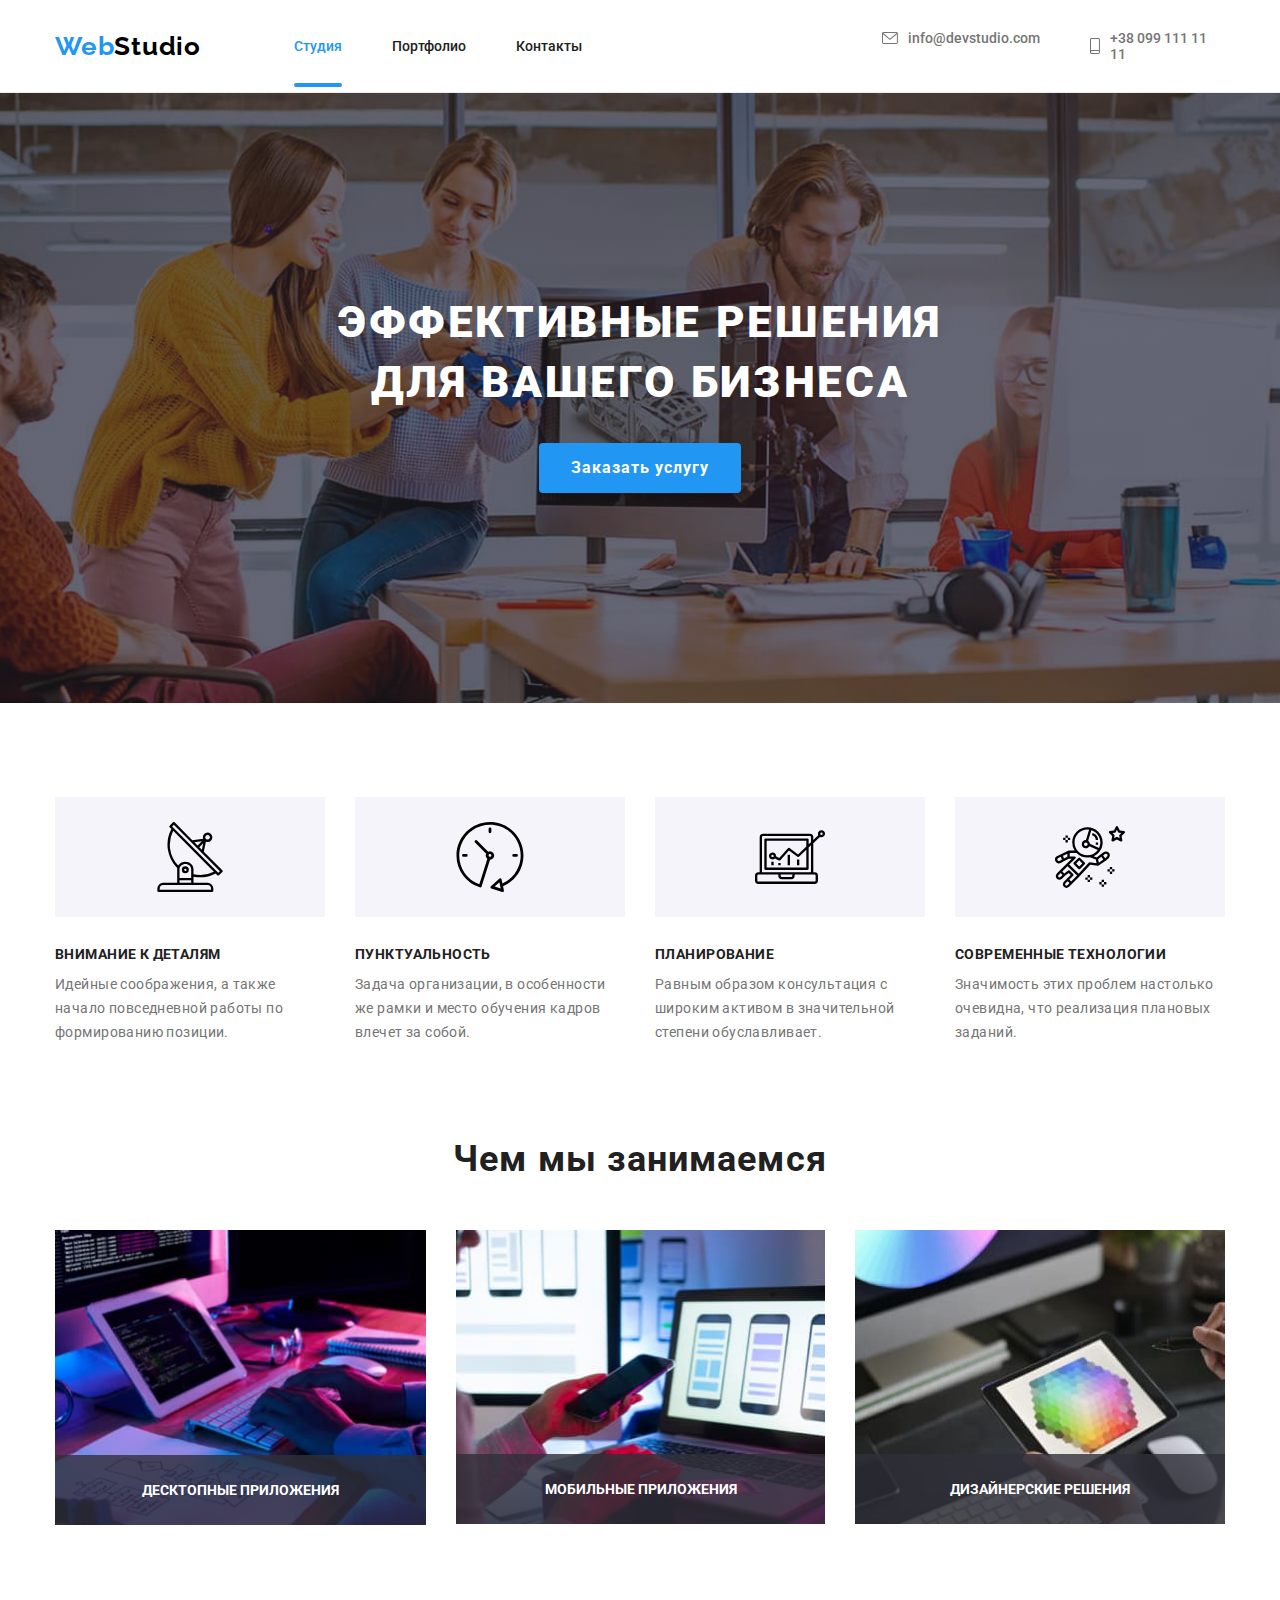
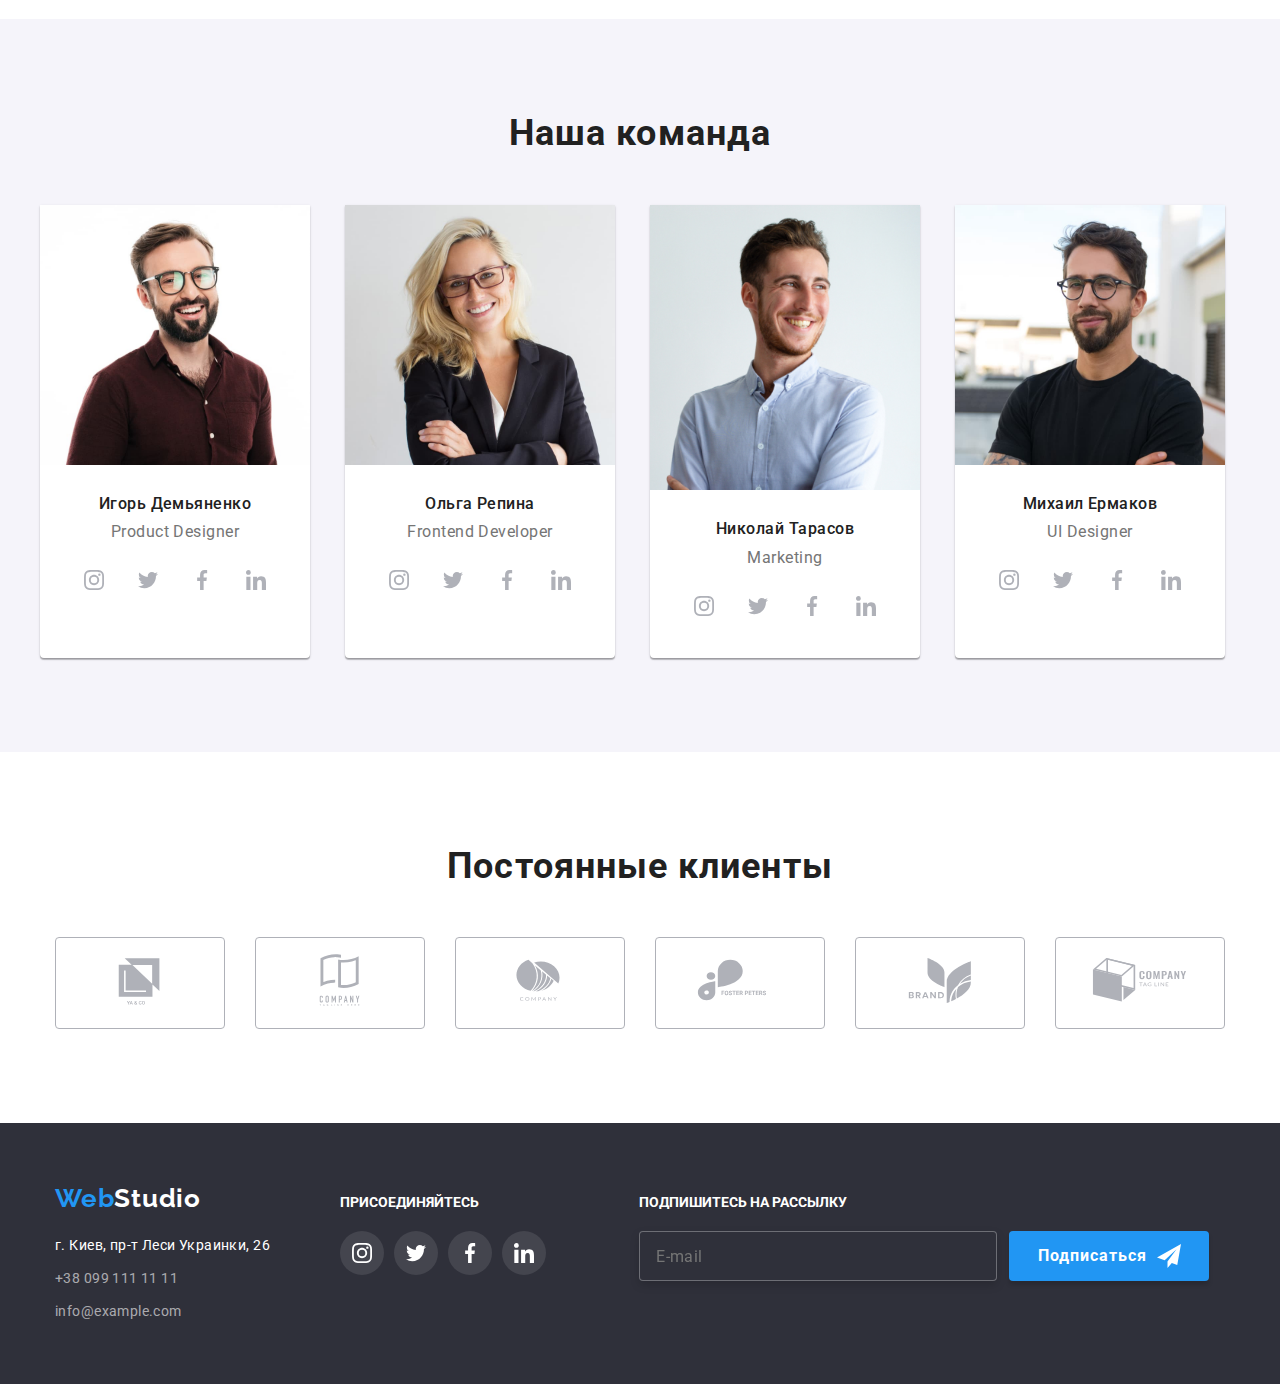
==== index.html @ 6ee3300c "Initial commit" ====
<!DOCTYPE html>
<html lang="ru">
  <head>
    <meta charset="UTF-8" />
    <meta http-equiv="X-UA-Compatible" content="IE=edge" />
    <meta name="viewport" content="width=device-width, initial-scale=1.0" />
    <link
      href="https://fonts.googleapis.com/css2?family=Raleway:wght@700&family=Roboto:wght@400;500;700;900&display=swap"
      rel="stylesheet"
    />
    <link
      rel="stylesheet"
      href="https://cdnjs.cloudflare.com/ajax/libs/modern-normalize/1.1.0/modern-normalize.min.css"
    />
    <link rel="stylesheet" href="./css/main.min.css" />
    <title>WebStudio</title>
  </head>
  <body class="body">
    <header class="header">
      <div class="container container--nav">
        <a class="logo" href="index.html" lang="en"> <span class="logo-color">Web</span>Studio</a>
        <div class="burger-menu" id="burger-menu" data-menu>
          <nav>
            <ul class="nav-page list">
              <li class="nav-page__item">
                <a href="./index.html" class="nav-page__link nav-page__link--current">Студия</a>
              </li>
              <li class="nav-page__item">
                <a href="./portfolio.html" class="nav-page__link">Портфолио</a>
              </li>
              <li class="nav-page__item"><a href="Контакты" class="nav-page__link">Контакты</a></li>
            </ul>
          </nav>
          <ul class="nav-contact list">
            <li class="nav-contact__item">
              <a
                class="nav-contact__link nav-contact__link--color"
                href="mailto:info@devstudio.com"
              >
                <svg class="nav-contact__envelope" width="16" height="12">
                  <use href="./images/icons/sprite.svg#icon-envelope"></use>
                </svg>
                info@devstudio.com</a
              >
            </li>
            <li class="nav-contact__item">
              <a class="nav-contact__link nav-contact__link--color" href="tel:+380991111111">
                <svg class="nav-contact__phone" width="10" height="16">
                  <use href="./images/icons/sprite.svg#icon-smartphone"></use>
                </svg>
                +38 099 111 11 11</a
              >
            </li>
          </ul>
          <ul class="nav-social list">
            <li class="nav-social__item">Instagram</li>
            <li class="nav-social__item">Twitter</li>
            <li class="nav-social__item">Facebook</li>
            <li class="nav-social__item">LinkedIn</li>
          </ul>
        </div>
        <button
          type="button"
          class="burger"
          aria-expanded="false"
          aria-controls="burger-menu"
          data-menu-button
        >
          <svg class="burger__icon" aria-label="Бургер меню" width="40" height="40">
            <use class="burger__icon-menu" href="./images/icons/sprite.svg#icon-burger"></use>
            <use
              class="burger__icon-close"
              href="./images/icons/sprite.svg#icon-close_burger"
            ></use>
          </svg>
        </button>
      </div>
    </header>
    <main class="main">
      <section class="hero section overlay">
        <div class="container">
          <h1 class="hero__title">
            Эффективные решения <br />
            для вашего бизнеса
          </h1>
          <button type="button" class="button button-hero" data-modal-open>Заказать услугу</button>
        </div>
        <div class="backdrop is-hidden" data-modal>
          <div class="modal">
            <button class="close-button" type="button" data-modal-close aria-label="Закрыть окно">
              <svg class="close-button__icon" width="18" height="18">
                <use href="./images/icons/sprite.svg#icon-close"></use>
              </svg>
            </button>

            <form class="order-form" autocomplete="off">
              <span class="order-form__title">Оставьте свои данные, мы вам перезвоним</span>
              <label class="order-form__field">
                <span class="order-form__label">Имя</span>
                <span class="order-form__input-container">
                  <input class="order-form__input" name="name" type="text" />
                  <svg class="order-form__icon" width="18" height="18">
                    <use href="./images/icons/sprite.svg#icon-person"></use>
                  </svg>
                </span>
              </label>
              <label class="order-form__field">
                <span class="order-form__label">Телефон</span>
                <span class="order-form__input-container">
                  <input class="order-form__input" name="phone" type="tel" />
                  <svg class="order-form__icon" width="18" height="18">
                    <use href="./images/icons/sprite.svg#icon-tel"></use>
                  </svg>
                </span>
              </label>
              <label class="order-form__field">
                <span class="order-form__label">Почта</span>
                <span class="order-form__input-container">
                  <input class="order-form__input" name="email" type="email" />
                  <svg class="order-form__icon" width="18" height="18">
                    <use href="./images/icons/sprite.svg#icon-mail"></use>
                  </svg>
                </span>
              </label>
              <label class="order-form__field order-form__comments">
                <span class="order-form__comments__label">Комментарий</span>
                <textarea
                  class="order-form__comments__text"
                  name="comments"
                  placeholder="Введите текст"
                ></textarea>
              </label>
              <label class="checkbox">
                <span class="checkbox__container">
                  <input class="checkbox__input" name="agreement" type="checkbox" />
                  <svg class="checkbox__icon-checked" width="16" height="15">
                    <use href="./images/icons/sprite.svg#icon-check"></use>
                  </svg>
                  <span class="checkbox__icon-unchecked"></span>
                </span>
                <span class="checkbox__label">
                  Соглашаюсь с рассылкой и принимаю
                  <a class="checkbox__link" href="" target="_blank" rel="noopener noreferrer"
                    >Условия договора</a
                  >
                </span>
              </label>
              <button class="button button-modal" type="submit">Отправить</button>
            </form>
          </div>
        </div>
      </section>
      <section class="section">
        <div class="container">
          <h2 hidden>Особенности</h2>
          <ul class="feature">
            <li class="feature__item">
              <div class="feature__background">
                <svg class="feature__icon" width="70" height="70">
                  <use href="./images/icons/sprite.svg#icon-antenna"></use>
                </svg>
              </div>
              <h3 class="feature__title">Внимание к деталям</h3>
              <p class="feature__text">
                Идейные соображения, а также начало повседневной работы по формированию позиции.
              </p>
            </li>
            <li class="feature__item">
              <div class="feature__background">
                <svg class="feature__icon" width="70" height="70">
                  <use href="./images/icons/sprite.svg#icon-clock"></use>
                </svg>
              </div>
              <h3 class="feature__title">Пунктуальность</h3>
              <p class="feature__text">
                Задача организации, в особенности же рамки и место обучения кадров влечет за собой.
              </p>
            </li>
            <li class="feature__item">
              <div class="feature__background">
                <svg class="feature__icon" width="70" height="70">
                  <use href="./images/icons/sprite.svg#icon-diagram"></use>
                </svg>
              </div>
              <h3 class="feature__title">Планирование</h3>
              <p class="feature__text">
                Равным образом консультация с широким активом в значительной степени обуславливает.
              </p>
            </li>
            <li class="feature__item">
              <div class="feature__background">
                <svg class="feature__icon" width="70" height="70">
                  <use href="./images/icons/sprite.svg#icon-astronaut"></use>
                </svg>
              </div>
              <h3 class="feature__title">Современные технологии</h3>
              <p class="feature__text">
                Значимость этих проблем настолько очевидна, что реализация плановых заданий.
              </p>
            </li>
          </ul>
        </div>
      </section>
      <section class="section task">
        <div class="container">
          <h2 class="task__title title-h2">Чем мы занимаемся</h2>
          <ul class="list task__list">
            <li class="task__item">
              <div class="task__name">
                <img
                  srcset="./images/img_pc.jpg 1x, ./images/img_pc@2x.jpg 2x"
                  class="img"
                  src="./images/img_pc.jpg"
                  alt="Работа на ПК"
                  width="371"
                  height="294"
                />
                <div class="task__container">
                  <p class="task__text">ДЕСКТОПНЫЕ ПРИЛОЖЕНИЯ</p>
                </div>
              </div>
            </li>
            <li class="task__item">
              <div class="task__name">
                <img
                  srcset="./images/img_phone.jpg 1x, ./images/img_phone@2x.jpg 2x"
                  class="img"
                  src="./images/img_phone.jpg"
                  alt="Работа на телефоне"
                  width="370"
                  height="294"
                />
                <div class="task__container">
                  <p class="task__text">МОБИЛЬНЫЕ ПРИЛОЖЕНИЯ</p>
                </div>
              </div>
            </li>
            <li class="task__item">
              <div class="task__name">
                <img
                  srcset="./images/img_tab.jpg 1x, ./images/img_tab@2x.jpg 2x"
                  class="img"
                  src="./images/img_tab.jpg"
                  alt="Работа на планшете"
                  width="370"
                  height="294"
                />
                <div class="task__container">
                  <p class="task__text">ДИЗАЙНЕРСКИЕ РЕШЕНИЯ</p>
                </div>
              </div>
            </li>
          </ul>
        </div>
      </section>
      <section class="team section">
        <div class="container">
          <h2 class="team__title title-h2">Наша команда</h2>
          <ul class="team__cont team__list list">
            <li class="team__item">
              <img
                srcset="./images/img_PD.jpg 1x, ./images/img_PD@2x.jpg 2x"
                class="img team__img"
                src="./images/img_PD.jpg"
                alt="Product Designer"
                width="270"
                height="260"
              />
              <div class="team__text">
                <h3 class="team__party">Игорь Демьяненко</h3>
                <p class="team__post" lang="en">Product Designer</p>
                <ul class="list social-network social-network-team">
                  <li class="social-network__item social-network-team__item">
                    <a
                      href=""
                      class="social-network__link social-network-team__link"
                      aria-label="instagram"
                    >
                      <svg class="social-network__icon" width="20" height="20">
                        <use href="./images/icons/sprite.svg#icon-instagram"></use>
                      </svg>
                    </a>
                  </li>
                  <li class="social-network__item social-network-team__item">
                    <a
                      href=""
                      class="social-network__link social-network-team__link"
                      aria-label="twitter"
                    >
                      <svg class="social-network__icon" width="20" height="20">
                        <use href="./images/icons/sprite.svg#icon-twitter"></use>
                      </svg>
                    </a>
                  </li>
                  <li class="social-network__item social-network-team__item">
                    <a
                      href=""
                      class="social-network__link social-network-team__link"
                      aria-label="facebook"
                    >
                      <svg class="social-network__icon" width="20" height="20">
                        <use href="./images/icons/sprite.svg#icon-facebook"></use>
                      </svg>
                    </a>
                  </li>
                  <li class="social-network__item social-network-team__item">
                    <a
                      href=""
                      class="social-network__link social-network-team__link"
                      aria-label="linkedin"
                    >
                      <svg class="social-network__icon" width="20" height="20">
                        <use href="./images/icons/sprite.svg#icon-linkedin"></use>
                      </svg>
                    </a>
                  </li>
                </ul>
              </div>
            </li>
            <li class="team__item">
              <img
                srcset="./images/img_FD.jpg 1x, ./images/img_FD@2x.jpg 2x"
                class="img team__img"
                src="./images/img_FD.jpg"
                alt="Frontend Developer"
                width="270"
                height="260"
              />
              <div class="team__text">
                <h3 class="team__party">Ольга Репина</h3>
                <p class="team__post" lang="en">Frontend Developer</p>
                <ul class="list social-network social-network-team">
                  <li class="social-network__item social-network-team__item">
                    <a
                      href=""
                      class="social-network__link social-network-team__link"
                      aria-label="instagram"
                    >
                      <svg class="social-network__icon" width="20" height="20">
                        <use href="./images/icons/sprite.svg#icon-instagram"></use>
                      </svg>
                    </a>
                  </li>
                  <li class="social-network__item social-network-team__item">
                    <a
                      href=""
                      class="social-network__link social-network-team__link"
                      aria-label="twitter"
                    >
                      <svg class="social-network__icon" width="20" height="20">
                        <use href="./images/icons/sprite.svg#icon-twitter"></use>
                      </svg>
                    </a>
                  </li>
                  <li class="social-network__item social-network-team__item">
                    <a
                      href=""
                      class="social-network__link social-network-team__link"
                      aria-label="facebook"
                    >
                      <svg class="social-network__icon" width="20" height="20">
                        <use href="./images/icons/sprite.svg#icon-facebook"></use>
                      </svg>
                    </a>
                  </li>
                  <li class="social-network__item social-network-team__item">
                    <a
                      href=""
                      class="social-network__link social-network-team__link"
                      aria-label="linkedin"
                    >
                      <svg class="social-network__icon" width="20" height="20">
                        <use href="./images/icons/sprite.svg#icon-linkedin"></use>
                      </svg>
                    </a>
                  </li>
                </ul>
              </div>
            </li>
            <li class="team__item">
              <img
                srcset="./images/img_M.jpg 1x, ./images/img_M@2x.jpg 2x"
                class="img team__img"
                src="./images/img_M.jpg"
                alt="Marketing"
                width="270"
                height="260"
              />
              <div class="team__text">
                <h3 class="team__party">Николай Тарасов</h3>
                <p class="team__post" lang="en">Marketing</p>
                <ul class="list social-network social-network-team">
                  <li class="social-network__item social-network-team__item">
                    <a
                      href=""
                      class="social-network__link social-network-team__link"
                      aria-label="instagram"
                    >
                      <svg class="social-network__icon" width="20" height="20">
                        <use href="./images/icons/sprite.svg#icon-instagram"></use>
                      </svg>
                    </a>
                  </li>
                  <li class="social-network__item social-network-team__item">
                    <a
                      href=""
                      class="social-network__link social-network-team__link"
                      aria-label="twitter"
                    >
                      <svg class="social-network__icon" width="20" height="20">
                        <use href="./images/icons/sprite.svg#icon-twitter"></use>
                      </svg>
                    </a>
                  </li>
                  <li class="social-network__item social-network-team__item">
                    <a
                      href=""
                      class="social-network__link social-network-team__link"
                      aria-label="facebook"
                    >
                      <svg class="social-network__icon" width="20" height="20">
                        <use href="./images/icons/sprite.svg#icon-facebook"></use>
                      </svg>
                    </a>
                  </li>
                  <li class="social-network__item social-network-team__item">
                    <a
                      href=""
                      class="social-network__link social-network-team__link"
                      aria-label="linkedin"
                    >
                      <svg class="social-network__icon" width="20" height="20">
                        <use href="./images/icons/sprite.svg#icon-linkedin"></use>
                      </svg>
                    </a>
                  </li>
                </ul>
              </div>
            </li>
            <li class="team__item">
              <img
                srcset="./images/img_UI.jpg 1x, ./images/img_UI@2x.jpg 2x"
                class="img team__img"
                src="./images/img_UI.jpg"
                alt="UI Designer"
                width="270"
                height="260"
              />
              <div class="team__text">
                <h3 class="team__party">Михаил Ермаков</h3>
                <p class="team__post" lang="en">UI Designer</p>
                <ul class="list social-network social-network-team">
                  <li class="social-network__item social-network-team__item">
                    <a
                      href=""
                      class="social-network__link social-network-team__link"
                      aria-label="instagram"
                    >
                      <svg class="social-network__icon" width="20" height="20">
                        <use href="./images/icons/sprite.svg#icon-instagram"></use>
                      </svg>
                    </a>
                  </li>
                  <li class="social-network__item social-network-team__item">
                    <a
                      href=""
                      class="social-network__link social-network-team__link"
                      aria-label="twitter"
                    >
                      <svg class="social-network__icon" width="20" height="20">
                        <use href="./images/icons/sprite.svg#icon-twitter"></use>
                      </svg>
                    </a>
                  </li>
                  <li class="social-network__item social-network-team__item">
                    <a
                      href=""
                      class="social-network__link social-network-team__link"
                      aria-label="facebook"
                    >
                      <svg class="social-network__icon" width="20" height="20">
                        <use href="./images/icons/sprite.svg#icon-facebook"></use>
                      </svg>
                    </a>
                  </li>
                  <li class="social-network__item social-network-team__item">
                    <a
                      href=""
                      class="social-network__link social-network-team__link"
                      aria-label="linkedin"
                    >
                      <svg class="social-network__icon" width="20" height="20">
                        <use href="./images/icons/sprite.svg#icon-linkedin"></use>
                      </svg>
                    </a>
                  </li>
                </ul>
              </div>
            </li>
          </ul>
        </div>
      </section>
      <section class="section clients">
        <div class="container">
          <h2 class="clients__title title-h2">Постоянные клиенты</h2>
          <ul class="clients__list list">
            <li class="clients__item">
              <a class="clients__link" href="">
                <svg class="clients__icon" width="106" height="60">
                  <use href="./images/icons/sprite.svg#icon-Logo1"></use>
                </svg>
              </a>
            </li>
            <li class="clients__item">
              <a class="clients__link" href="">
                <svg class="clients__icon" width="106" height="60">
                  <use href="./images/icons/sprite.svg#icon-Logo2"></use>
                </svg>
              </a>
            </li>
            <li class="clients__item">
              <a class="clients__link" href="">
                <svg class="clients__icon" width="106" height="60">
                  <use href="./images/icons/sprite.svg#icon-Logo3"></use>
                </svg>
              </a>
            </li>
            <li class="clients__item">
              <a class="clients__link" href="">
                <svg class="clients__icon" width="106" height="60">
                  <use href="./images/icons/sprite.svg#icon-Logo4"></use>
                </svg>
              </a>
            </li>
            <li class="clients__item">
              <a class="clients__link" href="">
                <svg class="clients__icon" width="106" height="60">
                  <use href="./images/icons/sprite.svg#icon-Logo5"></use>
                </svg>
              </a>
            </li>
            <li class="clients__item">
              <a class="clients__link" href="">
                <svg class="clients__icon" width="106" height="60">
                  <use href="./images/icons/sprite.svg#icon-Logo6"></use>
                </svg>
              </a>
            </li>
          </ul>
        </div>
      </section>
    </main>
    <footer class="footer">
      <div class="container container--footer">
        <div class="connect-footer">
          <div class="adress">
            <a class="logo" href="./index.html" lang="en">
              <span class="logo-color">Web</span><span class="logo-color2">Studio</span></a
            >
            <address>
              <ul class="footer-adress list">
                <li class="footer-adress__item">
                  <a class="footer-adress__link" href="https://goo.gl/maps/iKXkamstdU8A9RDW7"
                    >г. Киев, пр-т Леси Украинки, 26</a
                  >
                </li>
                <li class="footer-adress__item">
                  <a class="footer-adress__link footer-adress__telmail" href="tel:+380991111111"
                    >+38 099 111 11 11</a
                  >
                </li>
                <li class="footer-adress__item">
                  <a
                    class="footer-adress__link footer-adress__telmail"
                    href="mailto:info@example.com"
                    >info@example.com</a
                  >
                </li>
              </ul>
            </address>
          </div>
          <div class="content">
            <h4 class="footer__title">ПРИСОЕДИНЯЙТЕСЬ</h4>
            <ul class="social-network social-network-footer list">
              <li class="social-network__item">
                <a class="social-network__link" href="" aria-label="Instagram">
                  <svg class="social-network__icon" width="20" height="20">
                    <use href="./images/icons/sprite.svg#icon-instagram"></use>
                  </svg>
                </a>
              </li>
              <li class="social-network__item">
                <a class="social-network__link" href="" aria-label="Twitter">
                  <svg class="social-network__icon" width="20" height="20">
                    <use href="./images/icons/sprite.svg#icon-twitter"></use>
                  </svg>
                </a>
              </li>
              <li class="social-network__item">
                <a class="social-network__link" href="" aria-label="Facebook">
                  <svg class="social-network__icon" width="20" height="20">
                    <use href="./images/icons/sprite.svg#icon-facebook"></use>
                  </svg>
                </a>
              </li>
              <li class="social-network__item">
                <a class="social-network__link" href="" aria-label="LinkedIn">
                  <svg class="social-network__icon" width="20" height="20">
                    <use href="./images/icons/sprite.svg#icon-linkedin"></use>
                  </svg>
                </a>
              </li>
            </ul>
          </div>
        </div>
        <div class="footer-connect">
          <h4 class="footer__title">ПОДПИШИТЕСЬ НА РАССЫЛКУ</h4>
          <form class="footer-connect__form">
            <label class="footer-connect__field">
              <input
                class="footer-connect__input"
                name="footer-email"
                type="email"
                placeholder="E-mail"
              />
            </label>
            <div class="footer_button">
              <button type="submit" class="button button-footer">Подписаться</button>
              <svg class="button-footer-icon" width="24" height="24">
                <use href="./images/icons/sprite.svg#icon-telegram"></use>
              </svg>
            </div>
          </form>
        </div>
      </div>
    </footer>
    <script src="./js/modal.js"></script>
    <script src="./js/burger.js"></script>
  </body>
</html>
---- css/main.min.css ----
h1,h2,h3,h4,h5,h6,p,ul{margin-top:0;margin-bottom:0}ul{padding-left:0}.body .button{cursor:pointer;border:none}html{-webkit-box-sizing:border-box;box-sizing:border-box}*,*::before,*::after{-webkit-box-sizing:inherit;box-sizing:inherit}img{display:block;max-width:100%;height:auto}.body{font-family:Roboto, sans-serif;font-style:normal;font-weight:400;color:#757575}.container{margin:0 auto;padding-left:15px;padding-right:15px}@media screen and (min-width: 480px){.container{width:480px}}@media screen and (min-width: 768px){.container{width:768px}}@media screen and (min-width: 1200px){.container{width:1200px}}.section{padding-top:60px}@media screen and (min-width: 1200px){.section{padding-top:94px;padding-bottom:94px}}.list,.main .company-list,.task-list,.company-title,.clients-title,.gallery{list-style-type:none;margin:0;padding:0}.title-h2{font-weight:700;font-size:28px;line-height:1.16;text-align:center;letter-spacing:0.03em;color:#212121}@media screen and (max-width: 1199px){.title-h2{margin-bottom:30px}}@media screen and (min-width: 1200px){.title-h2{margin-bottom:50px}}@media screen and (min-width: 1200px){.title-h2{font-size:36px}}.logo{font-family:Raleway, sans-serif;font-weight:700;text-decoration:none;font-size:24px;line-height:1.16;letter-spacing:0.03em;color:#000}@media screen and (min-width: 1200px){.logo{margin-right:93px;font-size:26px;line-height:1.19;margin-bottom:25px;margin-top:25px}}.logo-color{color:#2196f3}.logo-color2{color:#fff}.button{font-weight:700;font-size:16px;font-family:inherit;line-height:1.87;letter-spacing:0.06em;color:#fff;background-color:#2196f3;-webkit-box-shadow:0px 4px 4px rgba(0,0,0,0.15);box-shadow:0px 4px 4px rgba(0,0,0,0.15);border-radius:4px;-webkit-transition:background-color 250ms cubic-bezier(0.4, 0, 0.2, 1);transition:background-color 250ms cubic-bezier(0.4, 0, 0.2, 1)}.button:hover,.button:focus{background-color:#188ce8}.button-hero{display:block;margin:0 auto;padding:10px 32px}.footer_button{position:relative}.button-footer{display:-webkit-box;display:-ms-flexbox;display:flex;padding:10px 62px 10px 29px;margin-left:12px}@media screen and (max-width: 1199px){.button-footer{margin-left:0px;margin-bottom:60px}}.button-footer-icon{position:absolute;fill:white;top:13px;right:28px}.button-modal{display:block;margin:0 auto;padding:10px 55px}.social-network{display:-webkit-box;display:-ms-flexbox;display:flex;-webkit-box-pack:center;-ms-flex-pack:center;justify-content:center}.social-network__item:not(:last-child){margin-right:10px}.social-network__link{display:-webkit-box;display:-ms-flexbox;display:flex;width:44px;height:44px;border-radius:50%;-webkit-box-pack:center;-ms-flex-pack:center;justify-content:center;-webkit-box-align:center;-ms-flex-align:center;align-items:center;cursor:pointer;background-color:rgba(255,255,255,0.1);fill:#fff;-webkit-transition:250ms cubic-bezier(0.4, 0, 0.2, 1);transition:250ms cubic-bezier(0.4, 0, 0.2, 1)}.social-network__link:hover,.social-network__link:focus{background-color:#2196f3;fill:#fff}.social-network-team{margin-top:16px}.social-network-team__item{fill:#afb1b8}.social-network-team__link{background-color:#fff;fill:#afb1b8}.social-network-team__link:hover,.social-network-team__link:focus{-webkit-filter:drop-shadow(0px 4px 4px rgba(0,0,0,0.25));filter:drop-shadow(0px 4px 4px rgba(0,0,0,0.25))}.header{border-bottom:1px solid #ececec;background-color:#fff;position:relative}.container--nav{display:-webkit-box;display:-ms-flexbox;display:flex;-webkit-box-align:center;-ms-flex-align:center;align-items:center}@media screen and (max-width: 767px){.container--nav{-webkit-box-pack:justify;-ms-flex-pack:justify;justify-content:space-between}}@media screen and (min-width: 768px) and (max-width: 1199px){.nav-contact{-webkit-box-orient:vertical;-webkit-box-direction:normal;-ms-flex-direction:column;flex-direction:column}}.nav-page,.nav-contact{display:-webkit-box;display:-ms-flexbox;display:flex;list-style-type:none;margin-left:auto;font-weight:500;font-size:14px}@media screen and (max-width: 767px){.nav-page,.nav-contact{-webkit-box-orient:vertical;-webkit-box-direction:normal;-ms-flex-direction:column;flex-direction:column;font-size:40px;line-height:1.17;letter-spacing:0.02em}}@media screen and (min-width: 768px) and (max-width: 1199px){.nav-page,.nav-contact{margin-left:88px}}@media screen and (min-width: 768px){.nav-page__item:not(:last-child),.nav-contact__item:not(:last-child){margin-right:50px}}.nav-page__link,.nav-contact__link{padding-top:10px;padding-bottom:0px;position:relative;text-decoration:none;color:#212121;-webkit-transition:250ms cubic-bezier(0.4, 0, 0.2, 1);transition:250ms cubic-bezier(0.4, 0, 0.2, 1)}@media screen and (min-width: 1200px){.nav-page__link,.nav-contact__link{padding-top:30px}}@media screen and (min-width: 768px){.nav-page__link,.nav-contact__link{padding-top:30px;padding-bottom:30px}}.nav-page__link--color,.nav-contact__link--color{padding-top:10px;padding-bottom:0px;text-decoration:none;color:#757575;-webkit-transition:250ms cubic-bezier(0.4, 0, 0.2, 1);transition:250ms cubic-bezier(0.4, 0, 0.2, 1)}@media screen and (min-width: 1200px){.nav-page__link--color,.nav-contact__link--color{padding-top:30px;padding-bottom:30px}}.nav-page__link--current,.nav-contact__link--current{color:#2196f3}.nav-page__link--current::after,.nav-contact__link--current::after{content:'';position:absolute;left:0;bottom:-3px;width:100%;height:4px;background-color:#2196f3;border-radius:2px}.nav-page__link:hover,.nav-page__link:focus,.nav-contact__link:hover,.nav-contact__link:focus{color:#2196f3;fill:#2196f3}.nav-page__envelope,.nav-page__phone,.nav-contact__envelope,.nav-contact__phone{margin-right:10px;fill:currentColor}@media screen and (max-width: 767px){.nav-page__envelope,.nav-page__phone,.nav-contact__envelope,.nav-contact__phone{display:none}}.nav-page__link--color,.nav-contact__link--color{display:-webkit-box;display:-ms-flexbox;display:flex;-webkit-box-align:center;-ms-flex-align:center;align-items:center}@media screen and (max-width: 767px){.nav-contact__item:last-child{font-size:24px;line-height:1.16;letter-spacing:0.02em}.nav-contact__item:not(:last-child){font-size:34px;line-height:1.17;letter-spacing:0.02em;color:#2196f3}}@media screen and (min-width: 768px) and (max-width: 1200px){.nav-contact__item:last-child{padding-bottom:21px}.nav-contact__item:not(:last-child){padding-top:11px;margin-right:0px}}@media screen and (max-width: 767px){.nav-contact__item:not(:last-child){margin-top:306px}}@media screen and (min-width: 1200px){.nav-contact__item:not(:last-child){margin-left:300px}}@media screen and (max-width: 767px){.nav-page__item{margin-bottom:32px}}.burger{background-color:transparent;border:none;margin:0;padding:0;cursor:pointer}@media screen and (min-width: 768px){.burger{display:none}}.burger__icon-close{display:none}.burger.is-open .burger__icon-close{display:block}.burger.is-open .burger__icon-menu{display:none}.burger__icon{fill:currentColor}.burger:hover,.burger:focus{color:#2196f3}.nav-social{display:-webkit-box;display:-ms-flexbox;display:flex;margin-top:64px;font-size:18px;line-height:1.22;letter-spacing:0.02em;color:#2196f3}.nav-social__item:not(:last-child)::after{content:'';border:1px solid rgba(33,33,33,0.2);-webkit-transform:rotate(90deg);transform:rotate(90deg);margin-left:10px;margin-right:10px}@media screen and (min-width: 768px){.nav-social{display:none}}.burger-menu{display:-webkit-box;display:-ms-flexbox;display:flex;-webkit-box-align:center;-ms-flex-align:center;align-items:center}@media screen and (max-width: 767px){.burger-menu{display:none;position:absolute;top:100%;left:0;width:100%;background-color:#fff;padding:48px 40px;z-index:20}}@media screen and (max-width: 767px){.burger-menu.is-open{display:block}}.hero{background-color:#2f303a;padding-top:118px;padding-bottom:118px}@media screen and (min-width: 1200px){.hero{padding-top:200px;padding-bottom:210px}}.hero__title{font-weight:900;font-size:26px;line-height:1.61;text-align:center;letter-spacing:0.06em;text-transform:uppercase;color:#fff;margin-top:0;margin-bottom:30px}@media screen and (min-width: 1200px){.hero__title{font-size:44px;line-height:1.36}}.feature{list-style-type:none}@media screen and (min-width: 768px){.feature{display:-webkit-box;display:-ms-flexbox;display:flex;-ms-flex-wrap:wrap;flex-wrap:wrap;margin-right:-30px}}@media screen and (max-width: 767px){.feature__item{max-width:450px;margin-bottom:30px}}@media screen and (min-width: 768px) and (max-width: 1199px){.feature__item{width:calc((100% - 4 * 15px) / 2);margin-bottom:30px;margin-right:30px}}@media screen and (min-width: 1200px){.feature__item{width:270px}}@media screen and (min-width: 1200px){.feature__item:not(:last-child){margin-right:30px}}.feature__background{display:-webkit-box;display:-ms-flexbox;display:flex;-webkit-box-pack:center;-ms-flex-pack:center;justify-content:center;-webkit-box-align:center;-ms-flex-align:center;align-items:center;width:100%;height:120px;margin-bottom:30px;background-color:#f5f4fa}.feature__title{margin:0;font-weight:700;font-size:14px;line-height:1.14;letter-spacing:0.03em;text-transform:uppercase;color:#212121}@media screen and (max-width: 767px){.feature__title{text-align:center}}.feature__text{margin-top:10px;margin-bottom:0;font-size:14px;line-height:1.71;letter-spacing:0.03em}.overlay{background-image:-webkit-gradient(linear, left bottom, left top, from(rgba(47,48,58,0.4)), to(rgba(47,48,58,0.4))),url(../images/img_overlay.jpg);background-image:linear-gradient(to top, rgba(47,48,58,0.4), rgba(47,48,58,0.4)),url(../images/img_overlay.jpg);max-width:1600px;margin-left:auto;margin-right:auto;background-position:center;background-size:cover;background-repeat:no-repeat}@media screen and (-webkit-min-device-pixel-ratio: 2), screen and (min-resolution: 2dppx){.overlay{background-image:-webkit-gradient(linear, left bottom, left top, from(rgba(47,48,58,0.4)), to(rgba(47,48,58,0.4))),url(../images/img_overlay@2x.jpg);background-image:linear-gradient(to top, rgba(47,48,58,0.4), rgba(47,48,58,0.4)),url(../images/img_overlay@2x.jpg)}}@media screen and (max-width: 767px){.overlay{background-image:-webkit-gradient(linear, left bottom, left top, from(rgba(47,48,58,0.4)), to(rgba(47,48,58,0.4))),url(../images/img_overlay_mobile.jpg);background-image:linear-gradient(to top, rgba(47,48,58,0.4), rgba(47,48,58,0.4)),url(../images/img_overlay_mobile.jpg)}}@media screen and (max-width: 767px) and (-webkit-min-device-pixel-ratio: 2), screen and (max-width: 767px) and (min-resolution: 2dppx){.overlay{background-image:-webkit-gradient(linear, left bottom, left top, from(rgba(47,48,58,0.4)), to(rgba(47,48,58,0.4))),url(../images/img_overlay_mobile@2x.jpg);background-image:linear-gradient(to top, rgba(47,48,58,0.4), rgba(47,48,58,0.4)),url(../images/img_overlay_mobile@2x.jpg)}}@media screen and (min-width: 768px) and (max-width: 1199px){.overlay{background-image:-webkit-gradient(linear, left bottom, left top, from(rgba(47,48,58,0.4)), to(rgba(47,48,58,0.4))),url(../images/img_overlay_tablet.jpg);background-image:linear-gradient(to top, rgba(47,48,58,0.4), rgba(47,48,58,0.4)),url(../images/img_overlay_tablet.jpg)}}@media screen and (min-width: 768px) and (max-width: 1199px) and (-webkit-min-device-pixel-ratio: 2), screen and (min-width: 768px) and (max-width: 1199px) and (min-resolution: 2dppx){.overlay{background-image:-webkit-gradient(linear, left bottom, left top, from(rgba(47,48,58,0.4)), to(rgba(47,48,58,0.4))),url(../images/img_overlay_tablet@2x.jpg);background-image:linear-gradient(to top, rgba(47,48,58,0.4), rgba(47,48,58,0.4)),url(../images/img_overlay_tablet@2x.jpg)}}.backdrop{position:fixed;top:0;left:0;width:100%;height:100%;z-index:10;background-color:rgba(0,0,0,0.2);overflow-y:scroll;-webkit-transition:opacity 250ms cubic-bezier(0.4, 0, 0.2, 1),visibility 250ms cubic-bezier(0.4, 0, 0.2, 1);transition:opacity 250ms cubic-bezier(0.4, 0, 0.2, 1),visibility 250ms cubic-bezier(0.4, 0, 0.2, 1)}.backdrop.is-hidden{visibility:hidden;opacity:0;pointer-events:none}.modal-backdrop.is-hidden .modal{opacity:0;-webkit-transform:translate(-50%, -50%) scale(1.5);transform:translate(-50%, -50%) scale(1.5)}.modal{position:absolute;top:50%;left:50%;-webkit-transform:translate(-50%, -50%);transform:translate(-50%, -50%);display:-webkit-box;display:-ms-flexbox;display:flex;-webkit-box-align:center;-ms-flex-align:center;align-items:center;-webkit-box-pack:center;-ms-flex-pack:center;justify-content:center;max-width:528px;padding:40px;background-color:#fff;-webkit-box-shadow:0px 1px 3px rgba(0,0,0,0.12),0px 1px 1px rgba(0,0,0,0.14),0px 2px 1px rgba(0,0,0,0.2);box-shadow:0px 1px 3px rgba(0,0,0,0.12),0px 1px 1px rgba(0,0,0,0.14),0px 2px 1px rgba(0,0,0,0.2);border-radius:4px;opacity:1;-webkit-transform:translate(-50%, -50%) scale(1);transform:translate(-50%, -50%) scale(1);-webkit-transition:opacity 250ms cubic-bezier(0.4, 0, 0.2, 1),-webkit-transform 250ms cubic-bezier(0.4, 0, 0.2, 1);transition:opacity 250ms cubic-bezier(0.4, 0, 0.2, 1),-webkit-transform 250ms cubic-bezier(0.4, 0, 0.2, 1);transition:transform 250ms cubic-bezier(0.4, 0, 0.2, 1),opacity 250ms cubic-bezier(0.4, 0, 0.2, 1);transition:transform 250ms cubic-bezier(0.4, 0, 0.2, 1),opacity 250ms cubic-bezier(0.4, 0, 0.2, 1),-webkit-transform 250ms cubic-bezier(0.4, 0, 0.2, 1)}@media screen and (min-width: 480px) and (max-width: 1199px){.modal{width:450px}}.close-button{position:absolute;top:8px;right:8px;display:-webkit-box;display:-ms-flexbox;display:flex;-webkit-box-pack:center;-ms-flex-pack:center;justify-content:center;-webkit-box-align:center;-ms-flex-align:center;align-items:center;padding:0;margin:0;width:30px;height:30px;background-color:#fff;border:1px solid rgba(0,0,0,0.1);border-radius:50%;cursor:pointer;-webkit-transition:250ms cubic-bezier(0.4, 0, 0.2, 1);transition:250ms cubic-bezier(0.4, 0, 0.2, 1)}.close-button__icon{fill:currentColor}.close-button:hover,.close-button:focus{color:#2196f3}.order-form__title{display:-webkit-box;display:-ms-flexbox;display:flex;-webkit-box-pack:center;-ms-flex-pack:center;justify-content:center;margin-bottom:12px;font-weight:700;font-size:20px;line-height:1.15;color:#212121}@media screen and (max-width: 1199px){.order-form__title{font-size:20px;line-height:1.5;text-align:center;letter-spacing:0.03em}}.order-form__field{display:block;margin-bottom:10px;text-align:left}.order-form__label,.order-form__comments__label,.order-form__comments__text{display:inline-block;margin-bottom:4px;font-size:12px;line-height:1.17;letter-spacing:0.01em}@media screen and (max-width: 1199px){.order-form__label,.order-form__comments__label,.order-form__comments__text{letter-spacing:0.03em}}.order-form__input-container{position:relative;display:block}.order-form__input{display:-webkit-box;display:-ms-flexbox;display:flex;width:100%;height:40px;padding:12px 16px;padding-left:42px;line-height:1.14;letter-spacing:0.01em;color:#757575;border:1px solid rgba(33,33,33,0.2);border-radius:4px;-webkit-transition:border-color 250ms cubic-bezier(0.4, 0, 0.2, 1);transition:border-color 250ms cubic-bezier(0.4, 0, 0.2, 1)}.order-form__icon{position:absolute;top:50%;left:13px;color:#212121;fill:currentColor;-webkit-transform:translateY(-50%);transform:translateY(-50%);-webkit-transition:color 250ms cubic-bezier(0.4, 0, 0.2, 1);transition:color 250ms cubic-bezier(0.4, 0, 0.2, 1)}.order-form__field:focus-within .order-form__input,.order-form__field:focus-within .order-form__comments__text{outline:0;border-color:#2196f3}.order-form__field:focus-within .order-form__icon{color:#2196f3}.order-form__comments{margin-bottom:20px}.order-form__comments__text{display:-webkit-box;display:-ms-flexbox;display:flex;width:100%;height:120px;padding:12px 16px;resize:none;color:#757575;border:1px solid rgba(33,33,33,0.2);border-radius:4px;-webkit-transition:border-color 250ms cubic-bezier(0.4, 0, 0.2, 1);transition:border-color 250ms cubic-bezier(0.4, 0, 0.2, 1)}.order-form__comments::-webkit-input-placeholder{color:rgba(117,117,117,0.5)}.order-form__comments:-ms-input-placeholder{color:rgba(117,117,117,0.5)}.order-form__comments::-ms-input-placeholder{color:rgba(117,117,117,0.5)}.order-form__comments::placeholder{color:rgba(117,117,117,0.5)}.checkbox{display:-webkit-box;display:-ms-flexbox;display:flex;-webkit-box-pack:center;-ms-flex-pack:center;justify-content:center;-webkit-box-align:center;-ms-flex-align:center;align-items:center;margin-bottom:30px;width:100%}.checkbox__container{position:relative;display:block;width:16px;height:15px;margin-right:8px;cursor:pointer}.checkbox__icon-checked{position:absolute;top:0;left:0;width:16px;height:15px;-webkit-transform:scale(0.2);transform:scale(0.2);opacity:0;-webkit-transition:opacity 250ms cubic-bezier(0.4, 0, 0.2, 1),-webkit-transform 250ms cubic-bezier(0.4, 0, 0.2, 1);transition:opacity 250ms cubic-bezier(0.4, 0, 0.2, 1),-webkit-transform 250ms cubic-bezier(0.4, 0, 0.2, 1);transition:transform 250ms cubic-bezier(0.4, 0, 0.2, 1),opacity 250ms cubic-bezier(0.4, 0, 0.2, 1);transition:transform 250ms cubic-bezier(0.4, 0, 0.2, 1),opacity 250ms cubic-bezier(0.4, 0, 0.2, 1),-webkit-transform 250ms cubic-bezier(0.4, 0, 0.2, 1)}.checkbox__icon-unchecked{position:absolute;top:0;left:0;display:block;width:16px;height:15px;border:2px solid #757575;border-radius:2px;-webkit-transition:border-color 250ms cubic-bezier(0.4, 0, 0.2, 1),border-color 250ms cubic-bezier(0.4, 0, 0.2, 1);transition:border-color 250ms cubic-bezier(0.4, 0, 0.2, 1),border-color 250ms cubic-bezier(0.4, 0, 0.2, 1)}.checkbox__label{cursor:pointer;font-size:14px;line-height:1.71;letter-spacing:0.03em;color:#757575}@media screen and (max-width: 1199px){.checkbox__label{display:-webkit-box;display:-ms-flexbox;display:flex;-ms-flex-line-pack:center;align-content:center;-webkit-box-orient:vertical;-webkit-box-direction:normal;-ms-flex-direction:column;flex-direction:column;-webkit-box-align:start;-ms-flex-align:start;align-items:flex-start;margin-left:5px}}.checkbox__link{color:#2196f3;-webkit-text-decoration-line:underline;text-decoration-line:underline}.checkbox__input{position:absolute;white-space:nowrap;width:1px;height:1px;overflow:hidden;border:0;padding:0;clip:rect(0 0 0 0);-webkit-clip-path:inset(50%);clip-path:inset(50%);margin:-1px}.checkbox__input:checked+.checkbox__icon-checked{-webkit-transform:scale(1);transform:scale(1);opacity:1}.checkbox__input:checked ~ .checkbox__icon-unchecked{border-color:#2196f3}.checkbox__input:focus ~ .checkbox__icon-unchecked,.checkbox__input:hover ~ .checkbox__icon-unchecked{border-color:#2196f3}.checkbox__input:focus:checked ~ .checkbox__icon-unchecked,.checkbox__input:hover:checked ~ .checkbox__icon-unchecked{border-color:#2196f3}.team{background-color:#f5f4fa}@media screen and (min-width: 768px){.team__cont{display:-webkit-box;display:-ms-flexbox;display:flex;-ms-flex-wrap:wrap;flex-wrap:wrap;margin-left:-15px}}@media screen and (min-width: 1200px){.team__cont{-webkit-box-pack:justify;-ms-flex-pack:justify;justify-content:space-between}}.team__item{background-color:#fff;-webkit-box-shadow:0px 1px 3px rgba(0,0,0,0.12),0px 1px 1px rgba(0,0,0,0.14),0px 2px 1px rgba(0,0,0,0.2);box-shadow:0px 1px 3px rgba(0,0,0,0.12),0px 1px 1px rgba(0,0,0,0.14),0px 2px 1px rgba(0,0,0,0.2);border-radius:0px 0px 4px 4px}@media screen and (max-width: 767px){.team__item{max-width:450px;margin-bottom:30px}}@media screen and (min-width: 768px) and (max-width: 1199px){.team__item{width:calc((100% - 4 * 15px) / 2);margin-bottom:30px;margin-left:15px;margin-right:15px}}@media screen and (min-width: 1200px){.team__list:not(:last-child){margin-right:30px}}@media screen and (max-width: 1199px){.team__img{width:100%}}.team__party{padding-bottom:10px;font-weight:500;font-size:16px;line-height:1.18;text-align:center;letter-spacing:0.03em;color:#212121}.team__post{font-size:16px;line-height:1.18;text-align:center;letter-spacing:0.03em}.team__text{padding-top:30px;padding-bottom:30px}.task{padding-top:0px}@media screen and (max-width: 1199px){.task{display:none}}.task__container{width:100%;height:70px;position:absolute;display:-webkit-box;display:-ms-flexbox;display:flex;-webkit-box-pack:center;-ms-flex-pack:center;justify-content:center;-webkit-box-align:center;-ms-flex-align:center;align-items:center;bottom:0px;left:0px;color:#fff;background-color:rgba(47,48,58,0.8)}.task__name{position:relative}.task__text{font-size:14px;font-weight:700}.task__list{display:-webkit-box;display:-ms-flexbox;display:flex;-webkit-box-pack:justify;-ms-flex-pack:justify;justify-content:space-between}.task__item:not(:last-child){margin-right:30px}.clients__list{display:-webkit-box;display:-ms-flexbox;display:flex;list-style-type:none;padding:0}@media screen and (max-width: 1199px){.clients__list{-ms-flex-wrap:wrap;flex-wrap:wrap;margin-left:-15px;margin-right:-15px}}.clients__item{border-radius:4px;border:1px solid #afb1b8;display:-webkit-box;display:-ms-flexbox;display:flex;-webkit-box-align:center;-ms-flex-align:center;align-items:center;-webkit-box-pack:center;-ms-flex-pack:center;justify-content:center;height:92px}@media screen and (max-width: 767px){.clients__item{-ms-flex-wrap:wrap;flex-wrap:wrap;width:calc((100% - 4 * 15px) / 2);margin-bottom:30px;margin-left:15px;margin-right:15px}}@media screen and (min-width: 768px) and (max-width: 1199px){.clients__item{-ms-flex-wrap:wrap;flex-wrap:wrap;width:calc((100% - 6 * 15px) / 3);margin-bottom:30px;margin-left:15px;margin-right:15px}}@media screen and (min-width: 1200px){.clients__item{width:170px}.clients__item:not(:last-child){margin-right:30px}}.clients__link{fill:#afb1b8;-webkit-transition:250ms cubic-bezier(0.4, 0, 0.2, 1);transition:250ms cubic-bezier(0.4, 0, 0.2, 1)}.clients__link:hover,.clients__link:focus{border:1px solid #2196f3;fill:#2196f3}.filter,.gallery{list-style-type:none;font-size:14px}.filter{display:-webkit-box;display:-ms-flexbox;display:flex;-webkit-box-pack:center;-ms-flex-pack:center;justify-content:center}@media screen and (max-width: 767px){.filter{-ms-flex-wrap:wrap;flex-wrap:wrap;-webkit-box-pack:start;-ms-flex-pack:start;justify-content:flex-start}}@media screen and (max-width: 767px){.filter__container{margin-bottom:8px}}.filter__container:not(:last-child){margin-right:8px}.filter__button{padding:6px 22px;letter-spacing:0.06em;color:#212121;font-family:inherit;font-weight:500;font-size:16px;line-height:1.62;letter-spacing:0.03em;background-color:#f5f4fa;border-radius:4px;-webkit-transition:250ms cubic-bezier(0.4, 0, 0.2, 1);transition:250ms cubic-bezier(0.4, 0, 0.2, 1)}.filter__button:hover,.filter__button:focus{background-color:#2196f3;-webkit-box-shadow:0px 3px 1px rgba(0,0,0,0.1),0px 1px 2px rgba(0,0,0,0.08),0px 2px 2px rgba(0,0,0,0.12);box-shadow:0px 3px 1px rgba(0,0,0,0.1),0px 1px 2px rgba(0,0,0,0.08),0px 2px 2px rgba(0,0,0,0.12);color:#fff}.filter__button--current{background-color:#2196f3;color:#fff}.gallery{display:-webkit-box;display:-ms-flexbox;display:flex;-ms-flex-wrap:wrap;flex-wrap:wrap;margin-top:50px}@media screen and (min-width: 768px) and (max-width: 1199px){.gallery{margin-right:-30px}}@media screen and (max-width: 1199px){.gallery{margin-top:30px}}.card{margin-right:30px;margin-bottom:30px}@media screen and (max-width: 767px){.card{margin-right:0}}@media screen and (min-width: 768px) and (max-width: 1199px){.card{width:calc((100% - 4 * 15px) / 2);margin-bottom:30px;margin-right:30px}}@media screen and (min-width: 768px) and (max-width: 1199px){.card:nth-child(2n){margin-right:0px}.card:nth-last-child(-n+3){margin-bottom:60}}@media screen and (min-width: 1200px){.card:nth-child(3n){margin-right:0px}.card:nth-last-child(-n+3){margin-bottom:0}}.card__link{text-decoration:none;-ms-scroll-snap-type:none;scroll-snap-type:none;display:inline-block;-webkit-transition:250ms cubic-bezier(0.4, 0, 0.2, 1);transition:250ms cubic-bezier(0.4, 0, 0.2, 1)}.card__link:hover{-webkit-box-shadow:0px 1px 1px rgba(0,0,0,0.12),0px 4px 4px rgba(0,0,0,0.06),1px 4px 6px rgba(0,0,0,0.16);box-shadow:0px 1px 1px rgba(0,0,0,0.12),0px 4px 4px rgba(0,0,0,0.06),1px 4px 6px rgba(0,0,0,0.16)}.card__name{margin-bottom:4px;font-weight:700;font-size:18px;line-height:2;letter-spacing:0.06em;color:#212121}.card__comment{font-size:16px;line-height:1.88;letter-spacing:0.03em;color:#757575}.card__container{position:relative;overflow:hidden}.card__text-container{padding:20px 24px;border:1px solid #eee}.card__img{display:block;max-width:100%;height:auto}@media screen and (min-width: 480px) and (max-width: 767px){.card__img{width:450px}}.card__text{padding:63px 24px}.card__thumb{width:100%;height:100%;top:0px;left:0px;color:#fff;position:absolute;background-color:rgba(33,150,243,0.9);font-size:18px;line-height:1.55;letter-spacing:0.03em;-webkit-transform:translateY(100%);transform:translateY(100%);-webkit-transition:250ms cubic-bezier(0.4, 0, 0.2, 1);transition:250ms cubic-bezier(0.4, 0, 0.2, 1)}.card__link:hover .card__thumb,.card__link:focus .card__thumb{-webkit-transform:translateY(0);transform:translateY(0)}.footer{background-color:#2f303a}.footer__title{margin-top:0;margin-bottom:20px;font-style:bold;font-size:14px;line-height:1.14;color:#fff}@media screen and (max-width: 1199px){.footer__title{letter-spacing:0.03em}}@media screen and (min-width: 768px){.connect-footer{display:-webkit-box;display:-ms-flexbox;display:flex;-webkit-box-orient:horizontal;-webkit-box-direction:normal;-ms-flex-direction:row;flex-direction:row;-ms-flex-line-pack:center;align-content:center;-ms-flex-pack:distribute;justify-content:space-around}}.adress{padding:60px 0px}@media screen and (max-width: 1199px){.adress{display:-webkit-box;display:-ms-flexbox;display:flex;-webkit-box-orient:vertical;-webkit-box-direction:normal;-ms-flex-direction:column;flex-direction:column;-webkit-box-align:center;-ms-flex-align:center;align-items:center}}.container--footer{display:-webkit-box;display:-ms-flexbox;display:flex}@media screen and (max-width: 1199px){.container--footer{-webkit-box-orient:vertical;-webkit-box-direction:normal;-ms-flex-direction:column;flex-direction:column}}@media screen and (max-width: 767px){.container--footer{-webkit-box-align:center;-ms-flex-align:center;align-items:center}}.content{padding-top:72px}@media screen and (max-width: 767px){.content{padding-top:0px;display:-webkit-box;display:-ms-flexbox;display:flex;-webkit-box-orient:vertical;-webkit-box-direction:normal;-ms-flex-direction:column;flex-direction:column;-webkit-box-align:center;-ms-flex-align:center;align-items:center}}@media screen and (min-width: 768px) and (max-width: 1199px){.content{padding-top:65px;-webkit-box-align:center;-ms-flex-align:center;align-items:center;display:-webkit-box;display:-ms-flexbox;display:flex;-webkit-box-orient:vertical;-webkit-box-direction:normal;-ms-flex-direction:column;flex-direction:column}}.footer-adress{list-style-type:none;padding-top:20px}@media screen and (min-width: 1200px){.footer-adress{margin-right:70px}}@media screen and (max-width: 1199px){.footer-adress{display:-webkit-box;display:-ms-flexbox;display:flex;-webkit-box-orient:vertical;-webkit-box-direction:normal;-ms-flex-direction:column;flex-direction:column;-webkit-box-align:center;-ms-flex-align:center;align-items:center}}.footer-adress__item:not(:last-child){margin-bottom:9px}.footer-adress__link{text-decoration:none;font-style:normal;font-size:14px;line-height:1.71;letter-spacing:0.03em;color:#fff}.footer-adress__telmail{color:rgba(255,255,255,0.6)}.footer-adress__link:hover{color:#2196f3}.footer-connect{margin-top:60px;display:-webkit-box;display:-ms-flexbox;display:flex;-webkit-box-orient:vertical;-webkit-box-direction:normal;-ms-flex-direction:column;flex-direction:column}@media screen and (max-width: 1199px){.footer-connect{-webkit-box-align:center;-ms-flex-align:center;align-items:center}}@media screen and (min-width: 768px){.footer-connect{margin-top:0px}}@media screen and (min-width: 1200px){.footer-connect{margin-top:72px;margin-left:93px}}.footer-connect__form{display:-webkit-box;display:-ms-flexbox;display:flex;-webkit-box-align:center;-ms-flex-align:center;align-items:center}@media screen and (max-width: 1199px){.footer-connect__form{-webkit-box-orient:vertical;-webkit-box-direction:normal;-ms-flex-direction:column;flex-direction:column}}.footer-connect__field:focus-within .footer-connect__input{outline:0;border-color:#2196f3}.footer-connect__input{display:-webkit-box;display:-ms-flexbox;display:flex;height:50px;padding:12px 16px;margin-bottom:20px;line-height:1.14;letter-spacing:0.03em;background-color:#2f303a;color:rgba(255,255,255,0.6);border:1px solid rgba(255,255,255,0.3);-webkit-filter:drop-shadow(0px 4px 4px rgba(0,0,0,0.15));filter:drop-shadow(0px 4px 4px rgba(0,0,0,0.15));border-radius:4px;-webkit-transition:border-color 250ms cubic-bezier(0.4, 0, 0.2, 1);transition:border-color 250ms cubic-bezier(0.4, 0, 0.2, 1)}@media screen and (min-width: 480px) and (max-width: 1199px){.footer-connect__input{width:450px}}@media screen and (min-width: 1200px){.footer-connect__input{width:358px;margin-bottom:0px}}
/*# sourceMappingURL=main.min.css.map */
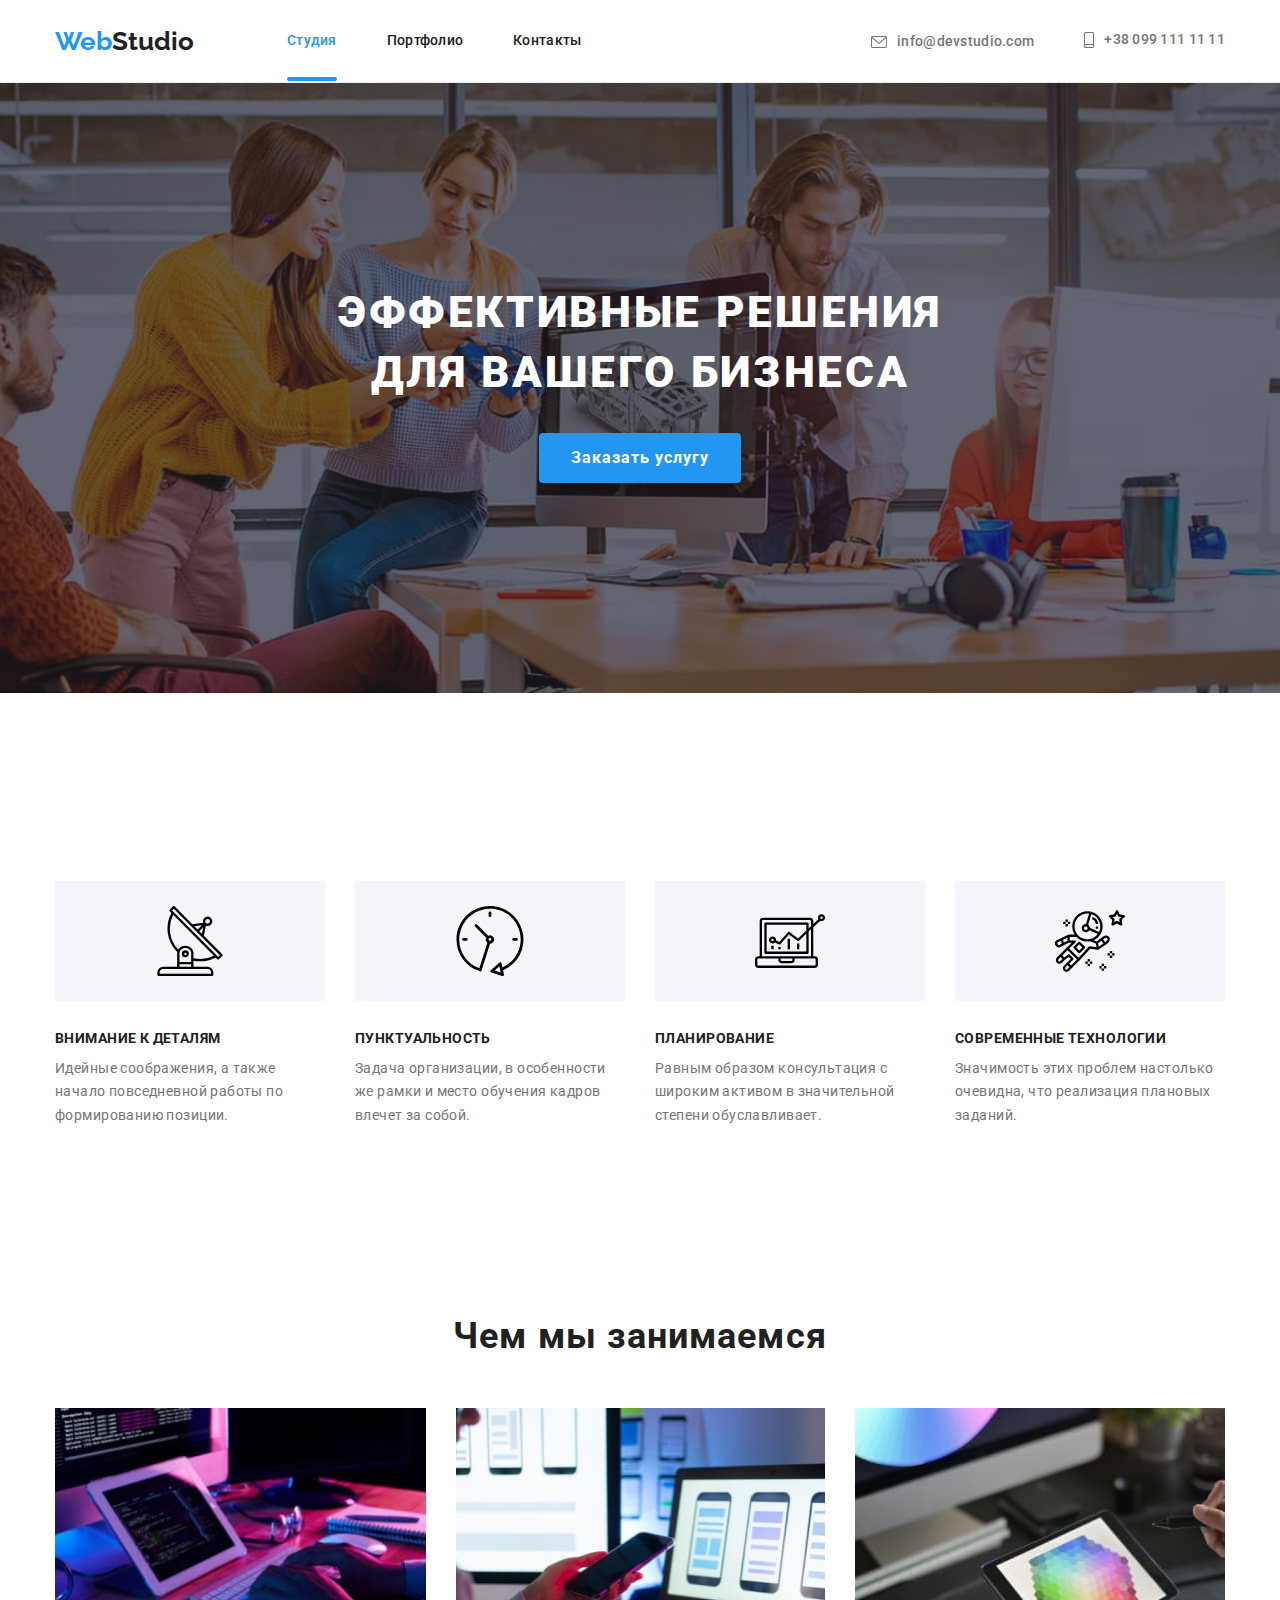
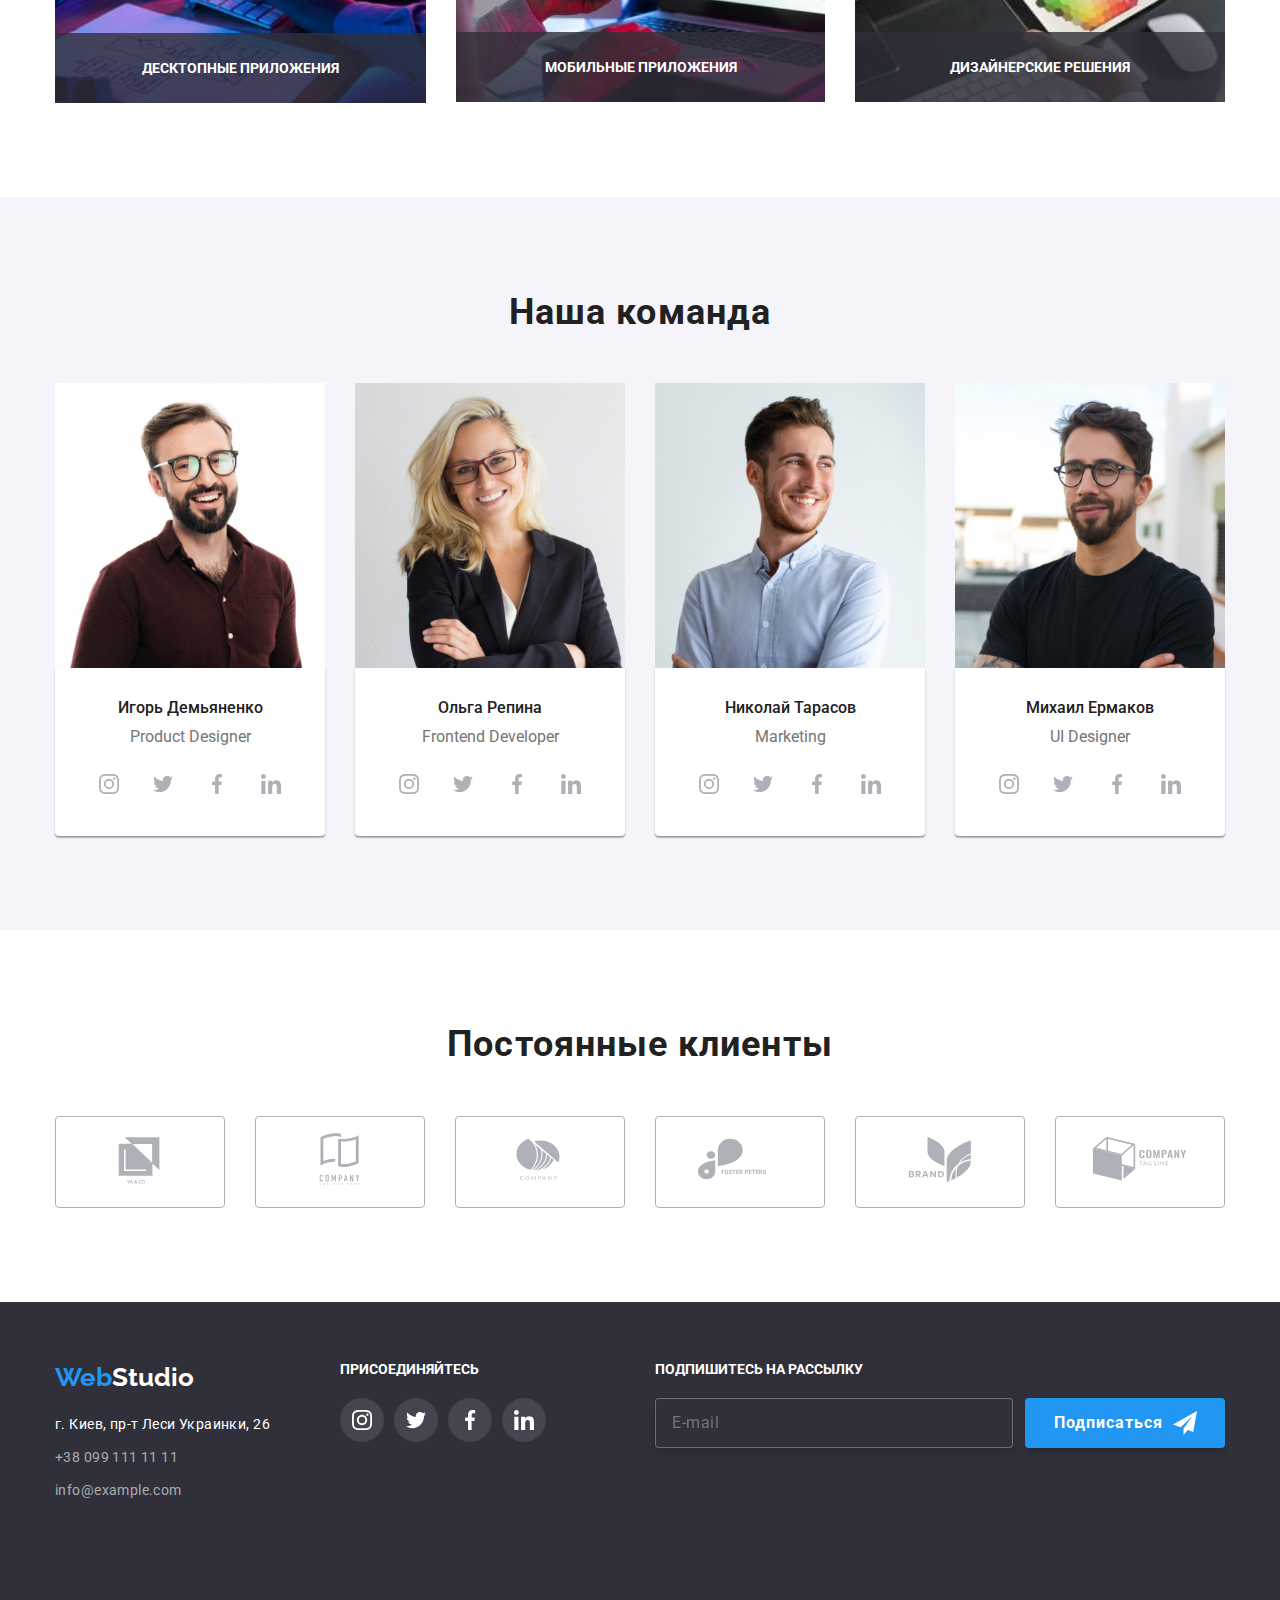
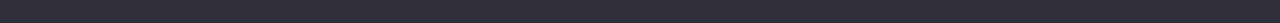
==== commit fed17697: "ДЗ_8" ====
--- a/index.html
+++ b/index.html
@@ -17,67 +17,83 @@
   </head>
   <body class="body">
     <header class="header">
-      <div class="container container--nav">
-        <a class="logo" href="index.html" lang="en"> <span class="logo-color">Web</span>Studio</a>
-        <div class="burger-menu" id="burger-menu" data-menu>
-          <nav>
-            <ul class="nav-page list">
-              <li class="nav-page__item">
-                <a href="./index.html" class="nav-page__link nav-page__link--current">Студия</a>
-              </li>
-              <li class="nav-page__item">
-                <a href="./portfolio.html" class="nav-page__link">Портфолио</a>
-              </li>
-              <li class="nav-page__item"><a href="Контакты" class="nav-page__link">Контакты</a></li>
-            </ul>
-          </nav>
-          <ul class="nav-contact list">
-            <li class="nav-contact__item">
-              <a
-                class="nav-contact__link nav-contact__link--color"
-                href="mailto:info@devstudio.com"
-              >
-                <svg class="nav-contact__envelope" width="16" height="12">
-                  <use href="./images/icons/sprite.svg#icon-envelope"></use>
-                </svg>
-                info@devstudio.com</a
-              >
-            </li>
-            <li class="nav-contact__item">
-              <a class="nav-contact__link nav-contact__link--color" href="tel:+380991111111">
-                <svg class="nav-contact__phone" width="10" height="16">
-                  <use href="./images/icons/sprite.svg#icon-smartphone"></use>
-                </svg>
-                +38 099 111 11 11</a
-              >
-            </li>
+      <div class="container header__container">
+        <a href="index.html" class="logo logo--pad">Web<span class="logo__dark--head">Studio</span></a>
+        <nav class="navigation">
+          <ul class="navigation__list ">
+            <li class="navigation__item"><a href="" class=" link navigation__link--current navigation__link">Студия</a></li>
+            <li class="navigation__item"><a href="./portfolio.html" class="navigation__link">Портфолио</a></li>
+            <li class="navigation__item"><a href="" class="navigation__link">Контакты</a></li>
           </ul>
-          <ul class="nav-social list">
-            <li class="nav-social__item">Instagram</li>
-            <li class="nav-social__item">Twitter</li>
-            <li class="nav-social__item">Facebook</li>
-            <li class="nav-social__item">LinkedIn</li>
-          </ul>
-        </div>
-        <button
-          type="button"
-          class="burger"
-          aria-expanded="false"
-          aria-controls="burger-menu"
-          data-menu-button
-        >
-          <svg class="burger__icon" aria-label="Бургер меню" width="40" height="40">
-            <use class="burger__icon-menu" href="./images/icons/sprite.svg#icon-burger"></use>
-            <use
-              class="burger__icon-close"
-              href="./images/icons/sprite.svg#icon-close_burger"
-            ></use>
-          </svg>
-        </button>
+        </nav>
+        <ul class="contacts__list">
+          <li class="contacts__item">
+            <a href="mailto:info@devstudio.com" class="header__email">
+              <svg class="icon-mail" width="16" height="12">
+                <use href="./images/icons/sprite.svg#icon-envelope"></use>
+              </svg>
+              info@devstudio.com
+            </a>
+          </li>
+          <li class="contacts__item">
+            <a href="tel:+380991111111" class="header__phone">
+              <svg class="icon-phone" width="10" height="16">
+                <use href="./images/icons/sprite.svg#icon-smartphone"></use>
+              </svg>
+              +38 099 111 11 11</a
+            >
+          </li>
+        </ul>
+        
       </div>
+      <div>
     </header>
+    <div>
+      <button class="btn-menu" type="button" data-menu-button aria-expanded="false">
+        <svg class="mobile-menu-icon" width="40" height="40" >
+          <use class="icon-open" href="./images/icons/sprite.svg#icon-burger"></use>
+          <use class="icon-close" href="./images/icons/sprite.svg#icon-close_burger"></use>
+         </svg>
+      </button>
+      <div class="mobile-menu" data-menu>
+       <ul class="mobile-menu-nav list ">
+         <li class="mobile-menu-nav-item">
+           <a href="./index.html" class="mobile-menu-nav-link current">Студия</a>
+          </li>
+         <li class="mobile-menu-nav-item">
+           <a href="./portfolio.html" class="mobile-menu-nav-link ">Портфолио</a>
+          </li>
+         <li class="mobile-menu-nav-item">
+           <a href="#contacts" class="mobile-menu-nav-link">Контакты</a>
+         </li>
+        </ul>
+        <ul class="mobile-menu-contacts list">
+           <li class="mobile-menu-item">
+            <a href="tel:+380961111111" class="mobile-menu-font">+38 096 111 11 11</a>
+                  </li>
+          <li class="mobile-menu-item">
+            <a href="mailto:mailinfo@devstudio.com" class="mobile-menu-font">info@devstudio.com</a>
+          </li>
+        </ul>
+        <ul  class="mobile-menu-list list">
+      <li class="mobile-menu-item">
+       <a class="mobile-menu-link" href="">Instagram</a>
+       </li>
+     <li class="mobile-menu-item">
+     <a class="mobile-menu-link" href="">Twitter</a>
+     </li>
+     <li class="mobile-menu-item">
+       <a class="mobile-menu-link" href="">Facebook</a>
+     </li>
+     <li class="mobile-menu-item">
+       <a class="mobile-menu-link" href="">LinkedIn</a>
+     </li>
+      </ul>
+    </div>
+    </div>
+
     <main class="main">
-      <section class="hero section overlay">
+      <section class="hero overlay">
         <div class="container">
           <h1 class="hero__title">
             Эффективные решения <br />
@@ -253,64 +269,51 @@
           </ul>
         </div>
       </section>
-      <section class="team section">
+            <section class="section section--bgr">
         <div class="container">
-          <h2 class="team__title title-h2">Наша команда</h2>
-          <ul class="team__cont team__list list">
+          <h2 class="section__title">Наша команда</h2>
+          <ul class="team">
             <li class="team__item">
-              <img
-                srcset="./images/img_PD.jpg 1x, ./images/img_PD@2x.jpg 2x"
-                class="img team__img"
-                src="./images/img_PD.jpg"
-                alt="Product Designer"
-                width="270"
-                height="260"
-              />
-              <div class="team__text">
-                <h3 class="team__party">Игорь Демьяненко</h3>
-                <p class="team__post" lang="en">Product Designer</p>
-                <ul class="list social-network social-network-team">
-                  <li class="social-network__item social-network-team__item">
+              <picture>
+                <source media="(max-width: 767px)" srcset="./images/designer_sm.jpg 1x, ./images/designer_sm@2x.jpg 2x" type="image/jpg">
+                <source media="(min-width: 768px)" srcset="./images/designer_md.jpg 1x, ./images/designer_md@2x.jpg 2x" type="image/jpg">
+                <source media="(min-width: 1200px)" srcset="./images/designer_lg.jpg 1x, ./images/designer_lg@2x.jpg 2x" type="image/jpg">
+                <img src="./images/designer_sm.jpg" alt="Дезайнер продукта" />
+              </picture>
+              <div class="team__group">
+                <h3 class="team__title">Игорь Демьяненко</h3>
+                <p class="team__text" lang="en">Product Designer</p>
+                <ul class="social">
+                  <li class="social__item">
                     <a
-                      href=""
-                      class="social-network__link social-network-team__link"
-                      aria-label="instagram"
+                      href="http://instagram.com"
+                      alt="Instagram"
+                      class="social__link"
+                      aria-label="Instagram"
                     >
-                      <svg class="social-network__icon" width="20" height="20">
-                        <use href="./images/icons/sprite.svg#icon-instagram"></use>
-                      </svg>
-                    </a>
-                  </li>
-                  <li class="social-network__item social-network-team__item">
-                    <a
-                      href=""
-                      class="social-network__link social-network-team__link"
-                      aria-label="twitter"
-                    >
-                      <svg class="social-network__icon" width="20" height="20">
-                        <use href="./images/icons/sprite.svg#icon-twitter"></use>
-                      </svg>
-                    </a>
-                  </li>
-                  <li class="social-network__item social-network-team__item">
-                    <a
-                      href=""
-                      class="social-network__link social-network-team__link"
-                      aria-label="facebook"
-                    >
-                      <svg class="social-network__icon" width="20" height="20">
-                        <use href="./images/icons/sprite.svg#icon-facebook"></use>
-                      </svg>
-                    </a>
-                  </li>
-                  <li class="social-network__item social-network-team__item">
-                    <a
-                      href=""
-                      class="social-network__link social-network-team__link"
-                      aria-label="linkedin"
-                    >
-                      <svg class="social-network__icon" width="20" height="20">
-                        <use href="./images/icons/sprite.svg#icon-linkedin"></use>
+                      <svg class="social__icon">
+                        <use href="./images/svg/sprite.svg#icon-instagram"></use>
+                      </svg>
+                    </a>
+                  </li>
+                  <li class="social__item">
+                    <a href="http://twitter.com" alt="Twitter" class="social__link">
+                      <svg class="social__icon">
+                        <use href="./images/svg/sprite.svg#icon-twitter"></use>
+                      </svg>
+                    </a>
+                  </li>
+                  <li class="social__item">
+                    <a href="http://facebook.com" alt="Facebook" class="social__link">
+                      <svg class="social__icon">
+                        <use href="./images/svg/sprite.svg#icon-facebook"></use>
+                      </svg>
+                    </a>
+                  </li>
+                  <li class="social__item">
+                    <a href="http://linkedin.com" alt="linkedin" class="social__link">
+                      <svg class="social__icon">
+                        <use href="./images/svg/sprite.svg#icon-linkedin"></use>
                       </svg>
                     </a>
                   </li>
@@ -318,59 +321,42 @@
               </div>
             </li>
             <li class="team__item">
-              <img
-                srcset="./images/img_FD.jpg 1x, ./images/img_FD@2x.jpg 2x"
-                class="img team__img"
-                src="./images/img_FD.jpg"
-                alt="Frontend Developer"
-                width="270"
-                height="260"
-              />
-              <div class="team__text">
-                <h3 class="team__party">Ольга Репина</h3>
-                <p class="team__post" lang="en">Frontend Developer</p>
-                <ul class="list social-network social-network-team">
-                  <li class="social-network__item social-network-team__item">
-                    <a
-                      href=""
-                      class="social-network__link social-network-team__link"
-                      aria-label="instagram"
-                    >
-                      <svg class="social-network__icon" width="20" height="20">
-                        <use href="./images/icons/sprite.svg#icon-instagram"></use>
-                      </svg>
-                    </a>
-                  </li>
-                  <li class="social-network__item social-network-team__item">
-                    <a
-                      href=""
-                      class="social-network__link social-network-team__link"
-                      aria-label="twitter"
-                    >
-                      <svg class="social-network__icon" width="20" height="20">
-                        <use href="./images/icons/sprite.svg#icon-twitter"></use>
-                      </svg>
-                    </a>
-                  </li>
-                  <li class="social-network__item social-network-team__item">
-                    <a
-                      href=""
-                      class="social-network__link social-network-team__link"
-                      aria-label="facebook"
-                    >
-                      <svg class="social-network__icon" width="20" height="20">
-                        <use href="./images/icons/sprite.svg#icon-facebook"></use>
-                      </svg>
-                    </a>
-                  </li>
-                  <li class="social-network__item social-network-team__item">
-                    <a
-                      href=""
-                      class="social-network__link social-network-team__link"
-                      aria-label="linkedin"
-                    >
-                      <svg class="social-network__icon" width="20" height="20">
-                        <use href="./images/icons/sprite.svg#icon-linkedin"></use>
+              <picture>
+                <source media="(max-width: 767px)" srcset="./images/developer_sm.jpg 1x, ./images/developer_sm@2x.jpg 2x" type="image/jpg">
+                <source media="(min-width: 768px)" srcset="./images/developer_md.jpg 1x, ./images/developer_md@2x.jpg 2x" type="image/jpg">
+                <source media="(min-width: 1200px)" srcset="./images/developer_lg.jpg 1x, ./images/developer_lg@2x.jpg 2x" type="image/jpg">
+                <img src="./images/developer_sm.jpg" alt="Разработчик" />
+              </picture>
+              
+              <div class="team__group">
+                <h3 class="team__title">Ольга Репина</h3>
+                <p class="team__text" lang="en">Frontend Developer</p>
+                <ul class="social">
+                  <li class="social__item">
+                    <a href="http://instagram.com" alt="Instagram" class="social__link">
+                      <svg class="social__icon">
+                        <use href="./images/svg/sprite.svg#icon-instagram"></use>
+                      </svg>
+                    </a>
+                  </li>
+                  <li class="social__item">
+                    <a href="http://twitter.com" alt="Twitter" class="social__link">
+                      <svg class="social__icon">
+                        <use href="./images/svg/sprite.svg#icon-twitter"></use>
+                      </svg>
+                    </a>
+                  </li>
+                  <li class="social__item">
+                    <a href="http://facebook.com" alt="Facebook" class="social__link">
+                      <svg class="social__icon">
+                        <use href="./images/svg/sprite.svg#icon-facebook"></use>
+                      </svg>
+                    </a>
+                  </li>
+                  <li class="social__item">
+                    <a href="http://linkedin.com" alt="linkedin" class="social__link">
+                      <svg class="social__icon">
+                        <use href="./images/svg/sprite.svg#icon-linkedin"></use>
                       </svg>
                     </a>
                   </li>
@@ -378,59 +364,42 @@
               </div>
             </li>
             <li class="team__item">
-              <img
-                srcset="./images/img_M.jpg 1x, ./images/img_M@2x.jpg 2x"
-                class="img team__img"
-                src="./images/img_M.jpg"
-                alt="Marketing"
-                width="270"
-                height="260"
-              />
-              <div class="team__text">
-                <h3 class="team__party">Николай Тарасов</h3>
-                <p class="team__post" lang="en">Marketing</p>
-                <ul class="list social-network social-network-team">
-                  <li class="social-network__item social-network-team__item">
-                    <a
-                      href=""
-                      class="social-network__link social-network-team__link"
-                      aria-label="instagram"
-                    >
-                      <svg class="social-network__icon" width="20" height="20">
-                        <use href="./images/icons/sprite.svg#icon-instagram"></use>
-                      </svg>
-                    </a>
-                  </li>
-                  <li class="social-network__item social-network-team__item">
-                    <a
-                      href=""
-                      class="social-network__link social-network-team__link"
-                      aria-label="twitter"
-                    >
-                      <svg class="social-network__icon" width="20" height="20">
-                        <use href="./images/icons/sprite.svg#icon-twitter"></use>
-                      </svg>
-                    </a>
-                  </li>
-                  <li class="social-network__item social-network-team__item">
-                    <a
-                      href=""
-                      class="social-network__link social-network-team__link"
-                      aria-label="facebook"
-                    >
-                      <svg class="social-network__icon" width="20" height="20">
-                        <use href="./images/icons/sprite.svg#icon-facebook"></use>
-                      </svg>
-                    </a>
-                  </li>
-                  <li class="social-network__item social-network-team__item">
-                    <a
-                      href=""
-                      class="social-network__link social-network-team__link"
-                      aria-label="linkedin"
-                    >
-                      <svg class="social-network__icon" width="20" height="20">
-                        <use href="./images/icons/sprite.svg#icon-linkedin"></use>
+              <picture>
+                <source media="(max-width: 767px)" srcset="./images/marketing_sm.jpg 1x, ./images/marketing_sm@2x.jpg 2x" type="image/jpg">
+                <source media="(min-width: 768px)" srcset="./images/marketing_md.jpg 1x, ./images/marketing_md@2x.jpg 2x" type="image/jpg">
+                <source media="(min-width: 1200px)" srcset="./images/marketing_lg.jpg 1x, ./images/marketing_lg@2x.jpg 2x" type="image/jpg">
+                <img src="./images/marketing_sm.jpg" alt="Маркетолог"/>
+              </picture>
+              
+              <div class="team__group">
+                <h3 class="team__title">Николай Тарасов</h3>
+                <p class="team__text" lang="en">Marketing</p>
+                <ul class="social">
+                  <li class="social__item">
+                    <a href="http://instagram.com" alt="Instagram" class="social__link">
+                      <svg class="social__icon">
+                        <use href="./images/svg/sprite.svg#icon-instagram"></use>
+                      </svg>
+                    </a>
+                  </li>
+                  <li class="social__item">
+                    <a href="http://twitter.com" alt="Twitter" class="social__link">
+                      <svg class="social__icon">
+                        <use href="./images/svg/sprite.svg#icon-twitter"></use>
+                      </svg>
+                    </a>
+                  </li>
+                  <li class="social__item">
+                    <a href="http://facebook.com" alt="Facebook" class="social__link">
+                      <svg class="social__icon">
+                        <use href="./images/svg/sprite.svg#icon-facebook"></use>
+                      </svg>
+                    </a>
+                  </li>
+                  <li class="social__item">
+                    <a href="http://linkedin.com" alt="linkedin" class="social__link">
+                      <svg class="social__icon">
+                        <use href="./images/svg/sprite.svg#icon-linkedin"></use>
                       </svg>
                     </a>
                   </li>
@@ -438,59 +407,42 @@
               </div>
             </li>
             <li class="team__item">
-              <img
-                srcset="./images/img_UI.jpg 1x, ./images/img_UI@2x.jpg 2x"
-                class="img team__img"
-                src="./images/img_UI.jpg"
-                alt="UI Designer"
-                width="270"
-                height="260"
-              />
-              <div class="team__text">
-                <h3 class="team__party">Михаил Ермаков</h3>
-                <p class="team__post" lang="en">UI Designer</p>
-                <ul class="list social-network social-network-team">
-                  <li class="social-network__item social-network-team__item">
-                    <a
-                      href=""
-                      class="social-network__link social-network-team__link"
-                      aria-label="instagram"
-                    >
-                      <svg class="social-network__icon" width="20" height="20">
-                        <use href="./images/icons/sprite.svg#icon-instagram"></use>
-                      </svg>
-                    </a>
-                  </li>
-                  <li class="social-network__item social-network-team__item">
-                    <a
-                      href=""
-                      class="social-network__link social-network-team__link"
-                      aria-label="twitter"
-                    >
-                      <svg class="social-network__icon" width="20" height="20">
-                        <use href="./images/icons/sprite.svg#icon-twitter"></use>
-                      </svg>
-                    </a>
-                  </li>
-                  <li class="social-network__item social-network-team__item">
-                    <a
-                      href=""
-                      class="social-network__link social-network-team__link"
-                      aria-label="facebook"
-                    >
-                      <svg class="social-network__icon" width="20" height="20">
-                        <use href="./images/icons/sprite.svg#icon-facebook"></use>
-                      </svg>
-                    </a>
-                  </li>
-                  <li class="social-network__item social-network-team__item">
-                    <a
-                      href=""
-                      class="social-network__link social-network-team__link"
-                      aria-label="linkedin"
-                    >
-                      <svg class="social-network__icon" width="20" height="20">
-                        <use href="./images/icons/sprite.svg#icon-linkedin"></use>
+              <picture>
+                <source media="(max-width: 767px)" srcset="./images/ui_sm.jpg 1x, ./images/ui_sm@2x.jpg 2x" type="image/jpg">
+                <source media="(min-width: 768px)" srcset="./images/ui_md.jpg 1x, ./images/ui_md@2x.jpg 2x" type="image/jpg">
+                <source media="(min-width: 1200px)" srcset="./images/ui_lg.jpg 1x, ./images/ui_lg@2x.jpg 2x" type="image/jpg">
+                <img src="./images/ui.jpg" alt="Дезайнер интерфейса" />
+              </picture>
+              
+              <div class="team__group">
+                <h3 class="team__title">Михаил Ермаков</h3>
+                <p class="team__text" lang="en">UI Designer</p>
+                <ul class="social">
+                  <li class="social__item">
+                    <a href="http://instagram.com" alt="Instagram" class="social__link">
+                      <svg class="social__icon">
+                        <use href="./images/svg/sprite.svg#icon-instagram"></use>
+                      </svg>
+                    </a>
+                  </li>
+                  <li class="social__item">
+                    <a href="http://twitter.com" alt="Twitter" class="social__link">
+                      <svg class="social__icon">
+                        <use href="./images/svg/sprite.svg#icon-twitter"></use>
+                      </svg>
+                    </a>
+                  </li>
+                  <li class="social__item">
+                    <a href="http://facebook.com" alt="Facebook" class="social__link">
+                      <svg class="social__icon">
+                        <use href="./images/svg/sprite.svg#icon-facebook"></use>
+                      </svg>
+                    </a>
+                  </li>
+                  <li class="social__item">
+                    <a href="http://linkedin.com" alt="linkedin" class="social__link">
+                      <svg class="social__icon">
+                        <use href="./images/svg/sprite.svg#icon-linkedin"></use>
                       </svg>
                     </a>
                   </li>
@@ -554,7 +506,7 @@
       <div class="container container--footer">
         <div class="connect-footer">
           <div class="adress">
-            <a class="logo" href="./index.html" lang="en">
+            <a class="logo logo--position" href="./index.html" lang="en">
               <span class="logo-color">Web</span><span class="logo-color2">Studio</span></a
             >
             <address>
--- a/css/main.min.css
+++ b/css/main.min.css
@@ -1,2 +1,2 @@
-h1,h2,h3,h4,h5,h6,p,ul{margin-top:0;margin-bottom:0}ul{padding-left:0}.body .button{cursor:pointer;border:none}html{-webkit-box-sizing:border-box;box-sizing:border-box}*,*::before,*::after{-webkit-box-sizing:inherit;box-sizing:inherit}img{display:block;max-width:100%;height:auto}.body{font-family:Roboto, sans-serif;font-style:normal;font-weight:400;color:#757575}.container{margin:0 auto;padding-left:15px;padding-right:15px}@media screen and (min-width: 480px){.container{width:480px}}@media screen and (min-width: 768px){.container{width:768px}}@media screen and (min-width: 1200px){.container{width:1200px}}.section{padding-top:60px}@media screen and (min-width: 1200px){.section{padding-top:94px;padding-bottom:94px}}.list,.main .company-list,.task-list,.company-title,.clients-title,.gallery{list-style-type:none;margin:0;padding:0}.title-h2{font-weight:700;font-size:28px;line-height:1.16;text-align:center;letter-spacing:0.03em;color:#212121}@media screen and (max-width: 1199px){.title-h2{margin-bottom:30px}}@media screen and (min-width: 1200px){.title-h2{margin-bottom:50px}}@media screen and (min-width: 1200px){.title-h2{font-size:36px}}.logo{font-family:Raleway, sans-serif;font-weight:700;text-decoration:none;font-size:24px;line-height:1.16;letter-spacing:0.03em;color:#000}@media screen and (min-width: 1200px){.logo{margin-right:93px;font-size:26px;line-height:1.19;margin-bottom:25px;margin-top:25px}}.logo-color{color:#2196f3}.logo-color2{color:#fff}.button{font-weight:700;font-size:16px;font-family:inherit;line-height:1.87;letter-spacing:0.06em;color:#fff;background-color:#2196f3;-webkit-box-shadow:0px 4px 4px rgba(0,0,0,0.15);box-shadow:0px 4px 4px rgba(0,0,0,0.15);border-radius:4px;-webkit-transition:background-color 250ms cubic-bezier(0.4, 0, 0.2, 1);transition:background-color 250ms cubic-bezier(0.4, 0, 0.2, 1)}.button:hover,.button:focus{background-color:#188ce8}.button-hero{display:block;margin:0 auto;padding:10px 32px}.footer_button{position:relative}.button-footer{display:-webkit-box;display:-ms-flexbox;display:flex;padding:10px 62px 10px 29px;margin-left:12px}@media screen and (max-width: 1199px){.button-footer{margin-left:0px;margin-bottom:60px}}.button-footer-icon{position:absolute;fill:white;top:13px;right:28px}.button-modal{display:block;margin:0 auto;padding:10px 55px}.social-network{display:-webkit-box;display:-ms-flexbox;display:flex;-webkit-box-pack:center;-ms-flex-pack:center;justify-content:center}.social-network__item:not(:last-child){margin-right:10px}.social-network__link{display:-webkit-box;display:-ms-flexbox;display:flex;width:44px;height:44px;border-radius:50%;-webkit-box-pack:center;-ms-flex-pack:center;justify-content:center;-webkit-box-align:center;-ms-flex-align:center;align-items:center;cursor:pointer;background-color:rgba(255,255,255,0.1);fill:#fff;-webkit-transition:250ms cubic-bezier(0.4, 0, 0.2, 1);transition:250ms cubic-bezier(0.4, 0, 0.2, 1)}.social-network__link:hover,.social-network__link:focus{background-color:#2196f3;fill:#fff}.social-network-team{margin-top:16px}.social-network-team__item{fill:#afb1b8}.social-network-team__link{background-color:#fff;fill:#afb1b8}.social-network-team__link:hover,.social-network-team__link:focus{-webkit-filter:drop-shadow(0px 4px 4px rgba(0,0,0,0.25));filter:drop-shadow(0px 4px 4px rgba(0,0,0,0.25))}.header{border-bottom:1px solid #ececec;background-color:#fff;position:relative}.container--nav{display:-webkit-box;display:-ms-flexbox;display:flex;-webkit-box-align:center;-ms-flex-align:center;align-items:center}@media screen and (max-width: 767px){.container--nav{-webkit-box-pack:justify;-ms-flex-pack:justify;justify-content:space-between}}@media screen and (min-width: 768px) and (max-width: 1199px){.nav-contact{-webkit-box-orient:vertical;-webkit-box-direction:normal;-ms-flex-direction:column;flex-direction:column}}.nav-page,.nav-contact{display:-webkit-box;display:-ms-flexbox;display:flex;list-style-type:none;margin-left:auto;font-weight:500;font-size:14px}@media screen and (max-width: 767px){.nav-page,.nav-contact{-webkit-box-orient:vertical;-webkit-box-direction:normal;-ms-flex-direction:column;flex-direction:column;font-size:40px;line-height:1.17;letter-spacing:0.02em}}@media screen and (min-width: 768px) and (max-width: 1199px){.nav-page,.nav-contact{margin-left:88px}}@media screen and (min-width: 768px){.nav-page__item:not(:last-child),.nav-contact__item:not(:last-child){margin-right:50px}}.nav-page__link,.nav-contact__link{padding-top:10px;padding-bottom:0px;position:relative;text-decoration:none;color:#212121;-webkit-transition:250ms cubic-bezier(0.4, 0, 0.2, 1);transition:250ms cubic-bezier(0.4, 0, 0.2, 1)}@media screen and (min-width: 1200px){.nav-page__link,.nav-contact__link{padding-top:30px}}@media screen and (min-width: 768px){.nav-page__link,.nav-contact__link{padding-top:30px;padding-bottom:30px}}.nav-page__link--color,.nav-contact__link--color{padding-top:10px;padding-bottom:0px;text-decoration:none;color:#757575;-webkit-transition:250ms cubic-bezier(0.4, 0, 0.2, 1);transition:250ms cubic-bezier(0.4, 0, 0.2, 1)}@media screen and (min-width: 1200px){.nav-page__link--color,.nav-contact__link--color{padding-top:30px;padding-bottom:30px}}.nav-page__link--current,.nav-contact__link--current{color:#2196f3}.nav-page__link--current::after,.nav-contact__link--current::after{content:'';position:absolute;left:0;bottom:-3px;width:100%;height:4px;background-color:#2196f3;border-radius:2px}.nav-page__link:hover,.nav-page__link:focus,.nav-contact__link:hover,.nav-contact__link:focus{color:#2196f3;fill:#2196f3}.nav-page__envelope,.nav-page__phone,.nav-contact__envelope,.nav-contact__phone{margin-right:10px;fill:currentColor}@media screen and (max-width: 767px){.nav-page__envelope,.nav-page__phone,.nav-contact__envelope,.nav-contact__phone{display:none}}.nav-page__link--color,.nav-contact__link--color{display:-webkit-box;display:-ms-flexbox;display:flex;-webkit-box-align:center;-ms-flex-align:center;align-items:center}@media screen and (max-width: 767px){.nav-contact__item:last-child{font-size:24px;line-height:1.16;letter-spacing:0.02em}.nav-contact__item:not(:last-child){font-size:34px;line-height:1.17;letter-spacing:0.02em;color:#2196f3}}@media screen and (min-width: 768px) and (max-width: 1200px){.nav-contact__item:last-child{padding-bottom:21px}.nav-contact__item:not(:last-child){padding-top:11px;margin-right:0px}}@media screen and (max-width: 767px){.nav-contact__item:not(:last-child){margin-top:306px}}@media screen and (min-width: 1200px){.nav-contact__item:not(:last-child){margin-left:300px}}@media screen and (max-width: 767px){.nav-page__item{margin-bottom:32px}}.burger{background-color:transparent;border:none;margin:0;padding:0;cursor:pointer}@media screen and (min-width: 768px){.burger{display:none}}.burger__icon-close{display:none}.burger.is-open .burger__icon-close{display:block}.burger.is-open .burger__icon-menu{display:none}.burger__icon{fill:currentColor}.burger:hover,.burger:focus{color:#2196f3}.nav-social{display:-webkit-box;display:-ms-flexbox;display:flex;margin-top:64px;font-size:18px;line-height:1.22;letter-spacing:0.02em;color:#2196f3}.nav-social__item:not(:last-child)::after{content:'';border:1px solid rgba(33,33,33,0.2);-webkit-transform:rotate(90deg);transform:rotate(90deg);margin-left:10px;margin-right:10px}@media screen and (min-width: 768px){.nav-social{display:none}}.burger-menu{display:-webkit-box;display:-ms-flexbox;display:flex;-webkit-box-align:center;-ms-flex-align:center;align-items:center}@media screen and (max-width: 767px){.burger-menu{display:none;position:absolute;top:100%;left:0;width:100%;background-color:#fff;padding:48px 40px;z-index:20}}@media screen and (max-width: 767px){.burger-menu.is-open{display:block}}.hero{background-color:#2f303a;padding-top:118px;padding-bottom:118px}@media screen and (min-width: 1200px){.hero{padding-top:200px;padding-bottom:210px}}.hero__title{font-weight:900;font-size:26px;line-height:1.61;text-align:center;letter-spacing:0.06em;text-transform:uppercase;color:#fff;margin-top:0;margin-bottom:30px}@media screen and (min-width: 1200px){.hero__title{font-size:44px;line-height:1.36}}.feature{list-style-type:none}@media screen and (min-width: 768px){.feature{display:-webkit-box;display:-ms-flexbox;display:flex;-ms-flex-wrap:wrap;flex-wrap:wrap;margin-right:-30px}}@media screen and (max-width: 767px){.feature__item{max-width:450px;margin-bottom:30px}}@media screen and (min-width: 768px) and (max-width: 1199px){.feature__item{width:calc((100% - 4 * 15px) / 2);margin-bottom:30px;margin-right:30px}}@media screen and (min-width: 1200px){.feature__item{width:270px}}@media screen and (min-width: 1200px){.feature__item:not(:last-child){margin-right:30px}}.feature__background{display:-webkit-box;display:-ms-flexbox;display:flex;-webkit-box-pack:center;-ms-flex-pack:center;justify-content:center;-webkit-box-align:center;-ms-flex-align:center;align-items:center;width:100%;height:120px;margin-bottom:30px;background-color:#f5f4fa}.feature__title{margin:0;font-weight:700;font-size:14px;line-height:1.14;letter-spacing:0.03em;text-transform:uppercase;color:#212121}@media screen and (max-width: 767px){.feature__title{text-align:center}}.feature__text{margin-top:10px;margin-bottom:0;font-size:14px;line-height:1.71;letter-spacing:0.03em}.overlay{background-image:-webkit-gradient(linear, left bottom, left top, from(rgba(47,48,58,0.4)), to(rgba(47,48,58,0.4))),url(../images/img_overlay.jpg);background-image:linear-gradient(to top, rgba(47,48,58,0.4), rgba(47,48,58,0.4)),url(../images/img_overlay.jpg);max-width:1600px;margin-left:auto;margin-right:auto;background-position:center;background-size:cover;background-repeat:no-repeat}@media screen and (-webkit-min-device-pixel-ratio: 2), screen and (min-resolution: 2dppx){.overlay{background-image:-webkit-gradient(linear, left bottom, left top, from(rgba(47,48,58,0.4)), to(rgba(47,48,58,0.4))),url(../images/img_overlay@2x.jpg);background-image:linear-gradient(to top, rgba(47,48,58,0.4), rgba(47,48,58,0.4)),url(../images/img_overlay@2x.jpg)}}@media screen and (max-width: 767px){.overlay{background-image:-webkit-gradient(linear, left bottom, left top, from(rgba(47,48,58,0.4)), to(rgba(47,48,58,0.4))),url(../images/img_overlay_mobile.jpg);background-image:linear-gradient(to top, rgba(47,48,58,0.4), rgba(47,48,58,0.4)),url(../images/img_overlay_mobile.jpg)}}@media screen and (max-width: 767px) and (-webkit-min-device-pixel-ratio: 2), screen and (max-width: 767px) and (min-resolution: 2dppx){.overlay{background-image:-webkit-gradient(linear, left bottom, left top, from(rgba(47,48,58,0.4)), to(rgba(47,48,58,0.4))),url(../images/img_overlay_mobile@2x.jpg);background-image:linear-gradient(to top, rgba(47,48,58,0.4), rgba(47,48,58,0.4)),url(../images/img_overlay_mobile@2x.jpg)}}@media screen and (min-width: 768px) and (max-width: 1199px){.overlay{background-image:-webkit-gradient(linear, left bottom, left top, from(rgba(47,48,58,0.4)), to(rgba(47,48,58,0.4))),url(../images/img_overlay_tablet.jpg);background-image:linear-gradient(to top, rgba(47,48,58,0.4), rgba(47,48,58,0.4)),url(../images/img_overlay_tablet.jpg)}}@media screen and (min-width: 768px) and (max-width: 1199px) and (-webkit-min-device-pixel-ratio: 2), screen and (min-width: 768px) and (max-width: 1199px) and (min-resolution: 2dppx){.overlay{background-image:-webkit-gradient(linear, left bottom, left top, from(rgba(47,48,58,0.4)), to(rgba(47,48,58,0.4))),url(../images/img_overlay_tablet@2x.jpg);background-image:linear-gradient(to top, rgba(47,48,58,0.4), rgba(47,48,58,0.4)),url(../images/img_overlay_tablet@2x.jpg)}}.backdrop{position:fixed;top:0;left:0;width:100%;height:100%;z-index:10;background-color:rgba(0,0,0,0.2);overflow-y:scroll;-webkit-transition:opacity 250ms cubic-bezier(0.4, 0, 0.2, 1),visibility 250ms cubic-bezier(0.4, 0, 0.2, 1);transition:opacity 250ms cubic-bezier(0.4, 0, 0.2, 1),visibility 250ms cubic-bezier(0.4, 0, 0.2, 1)}.backdrop.is-hidden{visibility:hidden;opacity:0;pointer-events:none}.modal-backdrop.is-hidden .modal{opacity:0;-webkit-transform:translate(-50%, -50%) scale(1.5);transform:translate(-50%, -50%) scale(1.5)}.modal{position:absolute;top:50%;left:50%;-webkit-transform:translate(-50%, -50%);transform:translate(-50%, -50%);display:-webkit-box;display:-ms-flexbox;display:flex;-webkit-box-align:center;-ms-flex-align:center;align-items:center;-webkit-box-pack:center;-ms-flex-pack:center;justify-content:center;max-width:528px;padding:40px;background-color:#fff;-webkit-box-shadow:0px 1px 3px rgba(0,0,0,0.12),0px 1px 1px rgba(0,0,0,0.14),0px 2px 1px rgba(0,0,0,0.2);box-shadow:0px 1px 3px rgba(0,0,0,0.12),0px 1px 1px rgba(0,0,0,0.14),0px 2px 1px rgba(0,0,0,0.2);border-radius:4px;opacity:1;-webkit-transform:translate(-50%, -50%) scale(1);transform:translate(-50%, -50%) scale(1);-webkit-transition:opacity 250ms cubic-bezier(0.4, 0, 0.2, 1),-webkit-transform 250ms cubic-bezier(0.4, 0, 0.2, 1);transition:opacity 250ms cubic-bezier(0.4, 0, 0.2, 1),-webkit-transform 250ms cubic-bezier(0.4, 0, 0.2, 1);transition:transform 250ms cubic-bezier(0.4, 0, 0.2, 1),opacity 250ms cubic-bezier(0.4, 0, 0.2, 1);transition:transform 250ms cubic-bezier(0.4, 0, 0.2, 1),opacity 250ms cubic-bezier(0.4, 0, 0.2, 1),-webkit-transform 250ms cubic-bezier(0.4, 0, 0.2, 1)}@media screen and (min-width: 480px) and (max-width: 1199px){.modal{width:450px}}.close-button{position:absolute;top:8px;right:8px;display:-webkit-box;display:-ms-flexbox;display:flex;-webkit-box-pack:center;-ms-flex-pack:center;justify-content:center;-webkit-box-align:center;-ms-flex-align:center;align-items:center;padding:0;margin:0;width:30px;height:30px;background-color:#fff;border:1px solid rgba(0,0,0,0.1);border-radius:50%;cursor:pointer;-webkit-transition:250ms cubic-bezier(0.4, 0, 0.2, 1);transition:250ms cubic-bezier(0.4, 0, 0.2, 1)}.close-button__icon{fill:currentColor}.close-button:hover,.close-button:focus{color:#2196f3}.order-form__title{display:-webkit-box;display:-ms-flexbox;display:flex;-webkit-box-pack:center;-ms-flex-pack:center;justify-content:center;margin-bottom:12px;font-weight:700;font-size:20px;line-height:1.15;color:#212121}@media screen and (max-width: 1199px){.order-form__title{font-size:20px;line-height:1.5;text-align:center;letter-spacing:0.03em}}.order-form__field{display:block;margin-bottom:10px;text-align:left}.order-form__label,.order-form__comments__label,.order-form__comments__text{display:inline-block;margin-bottom:4px;font-size:12px;line-height:1.17;letter-spacing:0.01em}@media screen and (max-width: 1199px){.order-form__label,.order-form__comments__label,.order-form__comments__text{letter-spacing:0.03em}}.order-form__input-container{position:relative;display:block}.order-form__input{display:-webkit-box;display:-ms-flexbox;display:flex;width:100%;height:40px;padding:12px 16px;padding-left:42px;line-height:1.14;letter-spacing:0.01em;color:#757575;border:1px solid rgba(33,33,33,0.2);border-radius:4px;-webkit-transition:border-color 250ms cubic-bezier(0.4, 0, 0.2, 1);transition:border-color 250ms cubic-bezier(0.4, 0, 0.2, 1)}.order-form__icon{position:absolute;top:50%;left:13px;color:#212121;fill:currentColor;-webkit-transform:translateY(-50%);transform:translateY(-50%);-webkit-transition:color 250ms cubic-bezier(0.4, 0, 0.2, 1);transition:color 250ms cubic-bezier(0.4, 0, 0.2, 1)}.order-form__field:focus-within .order-form__input,.order-form__field:focus-within .order-form__comments__text{outline:0;border-color:#2196f3}.order-form__field:focus-within .order-form__icon{color:#2196f3}.order-form__comments{margin-bottom:20px}.order-form__comments__text{display:-webkit-box;display:-ms-flexbox;display:flex;width:100%;height:120px;padding:12px 16px;resize:none;color:#757575;border:1px solid rgba(33,33,33,0.2);border-radius:4px;-webkit-transition:border-color 250ms cubic-bezier(0.4, 0, 0.2, 1);transition:border-color 250ms cubic-bezier(0.4, 0, 0.2, 1)}.order-form__comments::-webkit-input-placeholder{color:rgba(117,117,117,0.5)}.order-form__comments:-ms-input-placeholder{color:rgba(117,117,117,0.5)}.order-form__comments::-ms-input-placeholder{color:rgba(117,117,117,0.5)}.order-form__comments::placeholder{color:rgba(117,117,117,0.5)}.checkbox{display:-webkit-box;display:-ms-flexbox;display:flex;-webkit-box-pack:center;-ms-flex-pack:center;justify-content:center;-webkit-box-align:center;-ms-flex-align:center;align-items:center;margin-bottom:30px;width:100%}.checkbox__container{position:relative;display:block;width:16px;height:15px;margin-right:8px;cursor:pointer}.checkbox__icon-checked{position:absolute;top:0;left:0;width:16px;height:15px;-webkit-transform:scale(0.2);transform:scale(0.2);opacity:0;-webkit-transition:opacity 250ms cubic-bezier(0.4, 0, 0.2, 1),-webkit-transform 250ms cubic-bezier(0.4, 0, 0.2, 1);transition:opacity 250ms cubic-bezier(0.4, 0, 0.2, 1),-webkit-transform 250ms cubic-bezier(0.4, 0, 0.2, 1);transition:transform 250ms cubic-bezier(0.4, 0, 0.2, 1),opacity 250ms cubic-bezier(0.4, 0, 0.2, 1);transition:transform 250ms cubic-bezier(0.4, 0, 0.2, 1),opacity 250ms cubic-bezier(0.4, 0, 0.2, 1),-webkit-transform 250ms cubic-bezier(0.4, 0, 0.2, 1)}.checkbox__icon-unchecked{position:absolute;top:0;left:0;display:block;width:16px;height:15px;border:2px solid #757575;border-radius:2px;-webkit-transition:border-color 250ms cubic-bezier(0.4, 0, 0.2, 1),border-color 250ms cubic-bezier(0.4, 0, 0.2, 1);transition:border-color 250ms cubic-bezier(0.4, 0, 0.2, 1),border-color 250ms cubic-bezier(0.4, 0, 0.2, 1)}.checkbox__label{cursor:pointer;font-size:14px;line-height:1.71;letter-spacing:0.03em;color:#757575}@media screen and (max-width: 1199px){.checkbox__label{display:-webkit-box;display:-ms-flexbox;display:flex;-ms-flex-line-pack:center;align-content:center;-webkit-box-orient:vertical;-webkit-box-direction:normal;-ms-flex-direction:column;flex-direction:column;-webkit-box-align:start;-ms-flex-align:start;align-items:flex-start;margin-left:5px}}.checkbox__link{color:#2196f3;-webkit-text-decoration-line:underline;text-decoration-line:underline}.checkbox__input{position:absolute;white-space:nowrap;width:1px;height:1px;overflow:hidden;border:0;padding:0;clip:rect(0 0 0 0);-webkit-clip-path:inset(50%);clip-path:inset(50%);margin:-1px}.checkbox__input:checked+.checkbox__icon-checked{-webkit-transform:scale(1);transform:scale(1);opacity:1}.checkbox__input:checked ~ .checkbox__icon-unchecked{border-color:#2196f3}.checkbox__input:focus ~ .checkbox__icon-unchecked,.checkbox__input:hover ~ .checkbox__icon-unchecked{border-color:#2196f3}.checkbox__input:focus:checked ~ .checkbox__icon-unchecked,.checkbox__input:hover:checked ~ .checkbox__icon-unchecked{border-color:#2196f3}.team{background-color:#f5f4fa}@media screen and (min-width: 768px){.team__cont{display:-webkit-box;display:-ms-flexbox;display:flex;-ms-flex-wrap:wrap;flex-wrap:wrap;margin-left:-15px}}@media screen and (min-width: 1200px){.team__cont{-webkit-box-pack:justify;-ms-flex-pack:justify;justify-content:space-between}}.team__item{background-color:#fff;-webkit-box-shadow:0px 1px 3px rgba(0,0,0,0.12),0px 1px 1px rgba(0,0,0,0.14),0px 2px 1px rgba(0,0,0,0.2);box-shadow:0px 1px 3px rgba(0,0,0,0.12),0px 1px 1px rgba(0,0,0,0.14),0px 2px 1px rgba(0,0,0,0.2);border-radius:0px 0px 4px 4px}@media screen and (max-width: 767px){.team__item{max-width:450px;margin-bottom:30px}}@media screen and (min-width: 768px) and (max-width: 1199px){.team__item{width:calc((100% - 4 * 15px) / 2);margin-bottom:30px;margin-left:15px;margin-right:15px}}@media screen and (min-width: 1200px){.team__list:not(:last-child){margin-right:30px}}@media screen and (max-width: 1199px){.team__img{width:100%}}.team__party{padding-bottom:10px;font-weight:500;font-size:16px;line-height:1.18;text-align:center;letter-spacing:0.03em;color:#212121}.team__post{font-size:16px;line-height:1.18;text-align:center;letter-spacing:0.03em}.team__text{padding-top:30px;padding-bottom:30px}.task{padding-top:0px}@media screen and (max-width: 1199px){.task{display:none}}.task__container{width:100%;height:70px;position:absolute;display:-webkit-box;display:-ms-flexbox;display:flex;-webkit-box-pack:center;-ms-flex-pack:center;justify-content:center;-webkit-box-align:center;-ms-flex-align:center;align-items:center;bottom:0px;left:0px;color:#fff;background-color:rgba(47,48,58,0.8)}.task__name{position:relative}.task__text{font-size:14px;font-weight:700}.task__list{display:-webkit-box;display:-ms-flexbox;display:flex;-webkit-box-pack:justify;-ms-flex-pack:justify;justify-content:space-between}.task__item:not(:last-child){margin-right:30px}.clients__list{display:-webkit-box;display:-ms-flexbox;display:flex;list-style-type:none;padding:0}@media screen and (max-width: 1199px){.clients__list{-ms-flex-wrap:wrap;flex-wrap:wrap;margin-left:-15px;margin-right:-15px}}.clients__item{border-radius:4px;border:1px solid #afb1b8;display:-webkit-box;display:-ms-flexbox;display:flex;-webkit-box-align:center;-ms-flex-align:center;align-items:center;-webkit-box-pack:center;-ms-flex-pack:center;justify-content:center;height:92px}@media screen and (max-width: 767px){.clients__item{-ms-flex-wrap:wrap;flex-wrap:wrap;width:calc((100% - 4 * 15px) / 2);margin-bottom:30px;margin-left:15px;margin-right:15px}}@media screen and (min-width: 768px) and (max-width: 1199px){.clients__item{-ms-flex-wrap:wrap;flex-wrap:wrap;width:calc((100% - 6 * 15px) / 3);margin-bottom:30px;margin-left:15px;margin-right:15px}}@media screen and (min-width: 1200px){.clients__item{width:170px}.clients__item:not(:last-child){margin-right:30px}}.clients__link{fill:#afb1b8;-webkit-transition:250ms cubic-bezier(0.4, 0, 0.2, 1);transition:250ms cubic-bezier(0.4, 0, 0.2, 1)}.clients__link:hover,.clients__link:focus{border:1px solid #2196f3;fill:#2196f3}.filter,.gallery{list-style-type:none;font-size:14px}.filter{display:-webkit-box;display:-ms-flexbox;display:flex;-webkit-box-pack:center;-ms-flex-pack:center;justify-content:center}@media screen and (max-width: 767px){.filter{-ms-flex-wrap:wrap;flex-wrap:wrap;-webkit-box-pack:start;-ms-flex-pack:start;justify-content:flex-start}}@media screen and (max-width: 767px){.filter__container{margin-bottom:8px}}.filter__container:not(:last-child){margin-right:8px}.filter__button{padding:6px 22px;letter-spacing:0.06em;color:#212121;font-family:inherit;font-weight:500;font-size:16px;line-height:1.62;letter-spacing:0.03em;background-color:#f5f4fa;border-radius:4px;-webkit-transition:250ms cubic-bezier(0.4, 0, 0.2, 1);transition:250ms cubic-bezier(0.4, 0, 0.2, 1)}.filter__button:hover,.filter__button:focus{background-color:#2196f3;-webkit-box-shadow:0px 3px 1px rgba(0,0,0,0.1),0px 1px 2px rgba(0,0,0,0.08),0px 2px 2px rgba(0,0,0,0.12);box-shadow:0px 3px 1px rgba(0,0,0,0.1),0px 1px 2px rgba(0,0,0,0.08),0px 2px 2px rgba(0,0,0,0.12);color:#fff}.filter__button--current{background-color:#2196f3;color:#fff}.gallery{display:-webkit-box;display:-ms-flexbox;display:flex;-ms-flex-wrap:wrap;flex-wrap:wrap;margin-top:50px}@media screen and (min-width: 768px) and (max-width: 1199px){.gallery{margin-right:-30px}}@media screen and (max-width: 1199px){.gallery{margin-top:30px}}.card{margin-right:30px;margin-bottom:30px}@media screen and (max-width: 767px){.card{margin-right:0}}@media screen and (min-width: 768px) and (max-width: 1199px){.card{width:calc((100% - 4 * 15px) / 2);margin-bottom:30px;margin-right:30px}}@media screen and (min-width: 768px) and (max-width: 1199px){.card:nth-child(2n){margin-right:0px}.card:nth-last-child(-n+3){margin-bottom:60}}@media screen and (min-width: 1200px){.card:nth-child(3n){margin-right:0px}.card:nth-last-child(-n+3){margin-bottom:0}}.card__link{text-decoration:none;-ms-scroll-snap-type:none;scroll-snap-type:none;display:inline-block;-webkit-transition:250ms cubic-bezier(0.4, 0, 0.2, 1);transition:250ms cubic-bezier(0.4, 0, 0.2, 1)}.card__link:hover{-webkit-box-shadow:0px 1px 1px rgba(0,0,0,0.12),0px 4px 4px rgba(0,0,0,0.06),1px 4px 6px rgba(0,0,0,0.16);box-shadow:0px 1px 1px rgba(0,0,0,0.12),0px 4px 4px rgba(0,0,0,0.06),1px 4px 6px rgba(0,0,0,0.16)}.card__name{margin-bottom:4px;font-weight:700;font-size:18px;line-height:2;letter-spacing:0.06em;color:#212121}.card__comment{font-size:16px;line-height:1.88;letter-spacing:0.03em;color:#757575}.card__container{position:relative;overflow:hidden}.card__text-container{padding:20px 24px;border:1px solid #eee}.card__img{display:block;max-width:100%;height:auto}@media screen and (min-width: 480px) and (max-width: 767px){.card__img{width:450px}}.card__text{padding:63px 24px}.card__thumb{width:100%;height:100%;top:0px;left:0px;color:#fff;position:absolute;background-color:rgba(33,150,243,0.9);font-size:18px;line-height:1.55;letter-spacing:0.03em;-webkit-transform:translateY(100%);transform:translateY(100%);-webkit-transition:250ms cubic-bezier(0.4, 0, 0.2, 1);transition:250ms cubic-bezier(0.4, 0, 0.2, 1)}.card__link:hover .card__thumb,.card__link:focus .card__thumb{-webkit-transform:translateY(0);transform:translateY(0)}.footer{background-color:#2f303a}.footer__title{margin-top:0;margin-bottom:20px;font-style:bold;font-size:14px;line-height:1.14;color:#fff}@media screen and (max-width: 1199px){.footer__title{letter-spacing:0.03em}}@media screen and (min-width: 768px){.connect-footer{display:-webkit-box;display:-ms-flexbox;display:flex;-webkit-box-orient:horizontal;-webkit-box-direction:normal;-ms-flex-direction:row;flex-direction:row;-ms-flex-line-pack:center;align-content:center;-ms-flex-pack:distribute;justify-content:space-around}}.adress{padding:60px 0px}@media screen and (max-width: 1199px){.adress{display:-webkit-box;display:-ms-flexbox;display:flex;-webkit-box-orient:vertical;-webkit-box-direction:normal;-ms-flex-direction:column;flex-direction:column;-webkit-box-align:center;-ms-flex-align:center;align-items:center}}.container--footer{display:-webkit-box;display:-ms-flexbox;display:flex}@media screen and (max-width: 1199px){.container--footer{-webkit-box-orient:vertical;-webkit-box-direction:normal;-ms-flex-direction:column;flex-direction:column}}@media screen and (max-width: 767px){.container--footer{-webkit-box-align:center;-ms-flex-align:center;align-items:center}}.content{padding-top:72px}@media screen and (max-width: 767px){.content{padding-top:0px;display:-webkit-box;display:-ms-flexbox;display:flex;-webkit-box-orient:vertical;-webkit-box-direction:normal;-ms-flex-direction:column;flex-direction:column;-webkit-box-align:center;-ms-flex-align:center;align-items:center}}@media screen and (min-width: 768px) and (max-width: 1199px){.content{padding-top:65px;-webkit-box-align:center;-ms-flex-align:center;align-items:center;display:-webkit-box;display:-ms-flexbox;display:flex;-webkit-box-orient:vertical;-webkit-box-direction:normal;-ms-flex-direction:column;flex-direction:column}}.footer-adress{list-style-type:none;padding-top:20px}@media screen and (min-width: 1200px){.footer-adress{margin-right:70px}}@media screen and (max-width: 1199px){.footer-adress{display:-webkit-box;display:-ms-flexbox;display:flex;-webkit-box-orient:vertical;-webkit-box-direction:normal;-ms-flex-direction:column;flex-direction:column;-webkit-box-align:center;-ms-flex-align:center;align-items:center}}.footer-adress__item:not(:last-child){margin-bottom:9px}.footer-adress__link{text-decoration:none;font-style:normal;font-size:14px;line-height:1.71;letter-spacing:0.03em;color:#fff}.footer-adress__telmail{color:rgba(255,255,255,0.6)}.footer-adress__link:hover{color:#2196f3}.footer-connect{margin-top:60px;display:-webkit-box;display:-ms-flexbox;display:flex;-webkit-box-orient:vertical;-webkit-box-direction:normal;-ms-flex-direction:column;flex-direction:column}@media screen and (max-width: 1199px){.footer-connect{-webkit-box-align:center;-ms-flex-align:center;align-items:center}}@media screen and (min-width: 768px){.footer-connect{margin-top:0px}}@media screen and (min-width: 1200px){.footer-connect{margin-top:72px;margin-left:93px}}.footer-connect__form{display:-webkit-box;display:-ms-flexbox;display:flex;-webkit-box-align:center;-ms-flex-align:center;align-items:center}@media screen and (max-width: 1199px){.footer-connect__form{-webkit-box-orient:vertical;-webkit-box-direction:normal;-ms-flex-direction:column;flex-direction:column}}.footer-connect__field:focus-within .footer-connect__input{outline:0;border-color:#2196f3}.footer-connect__input{display:-webkit-box;display:-ms-flexbox;display:flex;height:50px;padding:12px 16px;margin-bottom:20px;line-height:1.14;letter-spacing:0.03em;background-color:#2f303a;color:rgba(255,255,255,0.6);border:1px solid rgba(255,255,255,0.3);-webkit-filter:drop-shadow(0px 4px 4px rgba(0,0,0,0.15));filter:drop-shadow(0px 4px 4px rgba(0,0,0,0.15));border-radius:4px;-webkit-transition:border-color 250ms cubic-bezier(0.4, 0, 0.2, 1);transition:border-color 250ms cubic-bezier(0.4, 0, 0.2, 1)}@media screen and (min-width: 480px) and (max-width: 1199px){.footer-connect__input{width:450px}}@media screen and (min-width: 1200px){.footer-connect__input{width:358px;margin-bottom:0px}}
+:root{--primary-bg-color: #2f303a;--primary-text-color: #212121;--title-text-color: #757575;--accent-color: #2196f3;--btn-hover: #188ce8;--spec-color: #fff;--fh-bg-color: #2f303a;--color-footer: rgba(255, 255, 255, 0.6);--bg-color-button: #f5f4fa;--border-bottom: #ececec;--border-card: #eeeeee;--border: #afb1b8;--color-social-network-bg: rgba(255, 255, 255, 0.1);--duration: 250ms;--time-function: cubic-bezier(0.4, 0, 0.2, 1)}h1,h2,h3,h4,h5,h6,p,ul{margin-top:0;margin-bottom:0}ul{padding-left:0;list-style:none}.body .button{cursor:pointer;border:none}a{text-decoration:none}html{-webkit-box-sizing:border-box;box-sizing:border-box}*,*::before,*::after{margin:0;padding:0;-webkit-box-sizing:border-box;box-sizing:border-box}img{display:block;max-width:100%;height:auto}.body{font-family:Roboto, sans-serif;font-style:normal;font-weight:400;color:#757575}.container{margin-left:auto;margin-right:auto;padding-left:15px;padding-right:15px}@media screen and (min-width: 480px){.container{width:480px}}@media screen and (min-width: 768px){.container{width:768px}}@media screen and (min-width: 1200px){.container{width:1200px}}.section{padding-top:60px;padding-bottom:60px}@media screen and (min-width: 1200px){.section{padding-top:94px;padding-bottom:94px}}.list,.main .company-list,.task-list,.company-title,.clients-title,.gallery{list-style-type:none;margin:0;padding:0}.title-h2{font-weight:700;font-size:28px;line-height:1.16;text-align:center;letter-spacing:0.03em;color:#212121}@media screen and (max-width: 1199px){.title-h2{margin-bottom:30px}}@media screen and (min-width: 1200px){.title-h2{margin-bottom:50px}}@media screen and (min-width: 1200px){.title-h2{font-size:36px}}.section__title{color:var(--primary-text-color)}@media screen and (max-width: 1199.98px){.section__title{font-weight:700;font-size:28px;line-height:1.43;margin-bottom:30px;text-align:center;letter-spacing:0.03em}}@media screen and (min-width: 1200px){.section__title{margin-bottom:50px;font-weight:700;font-size:36px;line-height:1.17;text-align:center;letter-spacing:0.03em}}.logo{font-family:'Raleway', sans-serif;font-weight:700;font-size:26px;line-height:1.19;color:var(--accent-color);margin-right:93px;position:relative}.logo--position{margin-left:auto;margin-right:auto}.logo__dark--head{color:var(--primary-text-color)}.logo-color{color:#2196f3}.logo-color2{color:#fff}@media screen and (max-width: 767.98px){.logo--pad{padding:16px}}.button{font-weight:700;font-size:16px;font-family:inherit;line-height:1.87;letter-spacing:0.06em;color:#fff;background-color:#2196f3;-webkit-box-shadow:0px 4px 4px rgba(0,0,0,0.15);box-shadow:0px 4px 4px rgba(0,0,0,0.15);border-radius:4px;-webkit-transition:background-color 250ms cubic-bezier(0.4, 0, 0.2, 1);transition:background-color 250ms cubic-bezier(0.4, 0, 0.2, 1)}.button:hover,.button:focus{background-color:#188ce8}.button-hero{display:block;margin:0 auto;padding:10px 32px}.footer_button{position:relative}.button-footer{display:-webkit-box;display:-ms-flexbox;display:flex;padding:10px 62px 10px 29px;margin-left:12px}@media screen and (max-width: 1199.98px){.button-footer{margin-left:0}}.button-footer-icon{position:absolute;fill:white;top:13px;right:28px}.button-modal{display:block;margin:0 auto;padding:10px 55px}.header__container{display:-webkit-box;display:-ms-flexbox;display:flex;-webkit-box-align:center;-ms-flex-align:center;align-items:center}.navigation__list{display:-webkit-box;display:-ms-flexbox;display:flex}@media screen and (max-width: 767.98px){.navigation__list{visibility:hidden;opacity:0;display:none}}.navigation__item:not(:last-child){margin-right:50px}.navigation__link{display:block;padding-top:32px;padding-bottom:32px;font-weight:500;font-size:14px;line-height:1.14;letter-spacing:0.02em;color:var(--primary-text-color);-webkit-transition:color 250ms cubic-bezier(0.4, 0, 0.2, 1);transition:color 250ms cubic-bezier(0.4, 0, 0.2, 1)}.navigation__link:hover,.navigation__link:focus{color:var(--accent-color)}.header{border-bottom:1px solid var(--border-bottom)}.navigation__link--current{color:var(--accent-color)}@media screen and (max-width: 767.98px){.contacts__list{visibility:hidden;opacity:0;display:none}}@media screen and (min-width: 768px) and (max-width: 1199.98px){.contacts__list{display:-webkit-box;display:-ms-flexbox;display:flex;-webkit-box-orient:vertical;-webkit-box-direction:normal;-ms-flex-direction:column;flex-direction:column;margin-left:auto}}@media screen and (min-width: 1200px){.contacts__list{display:-webkit-box;display:-ms-flexbox;display:flex;margin-left:auto;-webkit-box-align:baseline;-ms-flex-align:baseline;align-items:baseline}}@media screen and (min-width: 1200px){.contacts__list .contacts__item+.contacts__item{margin-left:50px}}.header__email{display:-webkit-box;display:-ms-flexbox;display:flex;padding-top:32px;padding-bottom:32px;font-weight:500;font-size:14px;line-height:1.14;letter-spacing:0.02em;color:var(--title-text-color);-webkit-box-align:center;-ms-flex-align:center;align-items:center;-webkit-transition:color 250ms cubic-bezier(0.4, 0, 0.2, 1);transition:color 250ms cubic-bezier(0.4, 0, 0.2, 1)}@media screen and (min-width: 768px) and (max-width: 1199.98px){.header__email{margin-bottom:10px;padding-top:0;padding-bottom:0}}.header__email:hover,.header__email:focus{color:var(--accent-color)}.header__email:hover .icon-mail,.header__email:focus .icon-mail{fill:var(--accent-color)}.header__phone{display:-webkit-box;display:-ms-flexbox;display:flex;padding-top:32px;padding-bottom:32px;font-weight:500;font-size:14px;line-height:1.14;letter-spacing:0.02em;color:var(--title-text-color);-webkit-box-align:center;-ms-flex-align:center;align-items:center;-webkit-transition:color 250ms cubic-bezier(0.4, 0, 0.2, 1);transition:color 250ms cubic-bezier(0.4, 0, 0.2, 1)}@media screen and (min-width: 768px) and (max-width: 1199.98px){.header__phone{padding-top:0;padding-bottom:0}}.header__phone:hover,.header__phone:focus{color:var(--accent-color)}.header__phone:hover .icon-phone,.header__phone:focus .icon-phone{fill:var(--accent-color)}.icon-mail{width:16px;height:12px;margin-right:10px;fill:var(--title-text-color);-webkit-transition:fill 250ms cubic-bezier(0.4, 0, 0.2, 1);transition:fill 250ms cubic-bezier(0.4, 0, 0.2, 1)}.icon-phone{width:10px;height:16px;margin-right:10px;fill:var(--title-text-color);-webkit-transition:fill 250ms cubic-bezier(0.4, 0, 0.2, 1);transition:fill 250ms cubic-bezier(0.4, 0, 0.2, 1)}.link{position:relative}.navigation__link--current::after{position:absolute;width:100%;height:4px;left:0px;bottom:0;content:' ';background:var(--accent-color);border-radius:2px;opacity:1}.btn-menu{position:absolute;display:-webkit-inline-box;display:-ms-inline-flexbox;display:inline-flex;margin:0;right:0;top:10px;border:none;background-color:transparent;cursor:pointer;width:40px;height:40px;padding:0;z-index:10}@media screen and (min-width: 768px){.btn-menu{display:none}}.btn-menu .icon-open{opacity:1}.btn-menu.is-open .icon-open{opacity:0}.btn-menu .icon-close{opacity:0}.btn-menu.is-open .icon-close{opacity:1}.mobile-menu{position:fixed;top:0;left:0;-webkit-transform:translateX(100%);transform:translateX(100%);background-color:#fff;width:100%;height:100%;padding:48px 40px;-webkit-transition:-webkit-transform 400ms ease-in;transition:-webkit-transform 400ms ease-in;transition:transform 400ms ease-in;transition:transform 400ms ease-in, -webkit-transform 400ms ease-in}.mobile-menu.is-open{-webkit-transform:translateX(0);transform:translateX(0)}.mobile-menu-contacts{margin-top:180px;margin-bottom:64px}.mobile-menu-list{display:-webkit-box;display:-ms-flexbox;display:flex;-ms-flex-wrap:wrap;flex-wrap:wrap;gap:10px}.mobile-menu-link{font-weight:500;font-size:18px;line-height:1.22;letter-spacing:0.02em;color:#2196f3}.mobile-menu-item:not(:last-child) .mobile-menu-link{padding-right:10px;border-right:1px solid rgba(33,33,33,0.2)}.mobile-menu-item{margin-right:10px;margin-bottom:32px}.mobile-menu-item:last-child{margin-right:0}.mobile-menu-nav{font-weight:500;font-size:40px;line-height:1.17;letter-spacing:0.02em;color:#212121}.mobile-menu-nav-item{padding-bottom:32px}.mobile-menu-nav-item:last-child{padding-bottom:0}.mobile-menu-font{font-weight:500;font-size:24px;line-height:1.17;letter-spacing:0.02em;color:#757575}.mobile-menu-item:first-child .mobile-menu-font{font-size:24px;color:#2196f3}@media screen and (min-width: 480px){.mobile-menu-item:first-child .mobile-menu-font{font-size:34px}}.mobile-menu-nav-link.current{color:#188ce8}.mobile-menu-nav-link{font-weight:500;font-size:40px;line-height:47px;letter-spacing:0.02em;color:#212121}.mobile-menu-nav-link:hover,.mobile-menu-nav-link:focus{color:#2196f3}.mobile-menu-icon:hover,.mobile-menu-icon:focus{fill:#2196f3}.hero{background-color:#2f303a;padding-top:118px;padding-bottom:118px}@media screen and (min-width: 1200px){.hero{padding-top:200px;padding-bottom:210px}}.hero__title{font-weight:900;font-size:26px;line-height:1.61;text-align:center;letter-spacing:0.06em;text-transform:uppercase;color:#fff;margin-top:0;margin-bottom:30px}@media screen and (min-width: 1200px){.hero__title{font-size:44px;line-height:1.36}}.feature{list-style-type:none;padding-top:60px;padding-bottom:60px}@media screen and (min-width: 1200px){.feature{padding-top:94px;padding-bottom:94px}}@media screen and (min-width: 768px){.feature{display:-webkit-box;display:-ms-flexbox;display:flex;-ms-flex-wrap:wrap;flex-wrap:wrap;margin-right:-30px}}@media screen and (max-width: 767px){.feature__item{max-width:450px}.feature__item__item:not(:last-child){margin-bottom:30px}}.feature__item__item:not(:last-child){margin-bottom:30px}@media screen and (min-width: 768px) and (max-width: 1199px){.feature__item{width:calc((100% - 4 * 15px) / 2);margin-bottom:30px;margin-right:30px}}@media screen and (min-width: 1200px){.feature__item{width:270px}}@media screen and (min-width: 1200px){.feature__item:not(:last-child){margin-right:30px}}.feature__background{display:-webkit-box;display:-ms-flexbox;display:flex;-webkit-box-pack:center;-ms-flex-pack:center;justify-content:center;-webkit-box-align:center;-ms-flex-align:center;align-items:center;width:100%;height:120px;margin-bottom:30px;background-color:#f5f4fa}.feature__title{margin:0;font-weight:700;font-size:14px;line-height:1.14;letter-spacing:0.03em;text-transform:uppercase;color:#212121}@media screen and (max-width: 767px){.feature__title{text-align:center}}.feature__text{margin-top:10px;margin-bottom:0;font-size:14px;line-height:1.71;letter-spacing:0.03em}.overlay{background-image:-webkit-gradient(linear, left bottom, left top, from(rgba(47,48,58,0.4)), to(rgba(47,48,58,0.4))),url(../images/img_overlay.jpg);background-image:linear-gradient(to top, rgba(47,48,58,0.4), rgba(47,48,58,0.4)),url(../images/img_overlay.jpg);max-width:1600px;margin-left:auto;margin-right:auto;background-position:center;background-size:cover;background-repeat:no-repeat}@media screen and (-webkit-min-device-pixel-ratio: 2), screen and (min-resolution: 2dppx){.overlay{background-image:-webkit-gradient(linear, left bottom, left top, from(rgba(47,48,58,0.4)), to(rgba(47,48,58,0.4))),url(../images/img_overlay@2x.jpg);background-image:linear-gradient(to top, rgba(47,48,58,0.4), rgba(47,48,58,0.4)),url(../images/img_overlay@2x.jpg)}}@media screen and (max-width: 767px){.overlay{background-image:-webkit-gradient(linear, left bottom, left top, from(rgba(47,48,58,0.4)), to(rgba(47,48,58,0.4))),url(../images/img_overlay_mobile.jpg);background-image:linear-gradient(to top, rgba(47,48,58,0.4), rgba(47,48,58,0.4)),url(../images/img_overlay_mobile.jpg)}}@media screen and (max-width: 767px) and (-webkit-min-device-pixel-ratio: 2), screen and (max-width: 767px) and (min-resolution: 2dppx){.overlay{background-image:-webkit-gradient(linear, left bottom, left top, from(rgba(47,48,58,0.4)), to(rgba(47,48,58,0.4))),url(../images/img_overlay_mobile@2x.jpg);background-image:linear-gradient(to top, rgba(47,48,58,0.4), rgba(47,48,58,0.4)),url(../images/img_overlay_mobile@2x.jpg)}}@media screen and (min-width: 768px) and (max-width: 1199px){.overlay{background-image:-webkit-gradient(linear, left bottom, left top, from(rgba(47,48,58,0.4)), to(rgba(47,48,58,0.4))),url(../images/img_overlay_tablet.jpg);background-image:linear-gradient(to top, rgba(47,48,58,0.4), rgba(47,48,58,0.4)),url(../images/img_overlay_tablet.jpg)}}@media screen and (min-width: 768px) and (max-width: 1199px) and (-webkit-min-device-pixel-ratio: 2), screen and (min-width: 768px) and (max-width: 1199px) and (min-resolution: 2dppx){.overlay{background-image:-webkit-gradient(linear, left bottom, left top, from(rgba(47,48,58,0.4)), to(rgba(47,48,58,0.4))),url(../images/img_overlay_tablet@2x.jpg);background-image:linear-gradient(to top, rgba(47,48,58,0.4), rgba(47,48,58,0.4)),url(../images/img_overlay_tablet@2x.jpg)}}.backdrop{position:fixed;top:0;left:0;width:100%;height:100%;z-index:10;background-color:rgba(0,0,0,0.2);overflow-y:scroll;-webkit-transition:opacity 250ms cubic-bezier(0.4, 0, 0.2, 1),visibility 250ms cubic-bezier(0.4, 0, 0.2, 1);transition:opacity 250ms cubic-bezier(0.4, 0, 0.2, 1),visibility 250ms cubic-bezier(0.4, 0, 0.2, 1)}.backdrop.is-hidden{visibility:hidden;opacity:0;pointer-events:none}.modal-backdrop.is-hidden .modal{opacity:0;-webkit-transform:translate(-50%, -50%) scale(1.5);transform:translate(-50%, -50%) scale(1.5)}.modal{position:absolute;top:50%;left:50%;-webkit-transform:translate(-50%, -50%);transform:translate(-50%, -50%);display:-webkit-box;display:-ms-flexbox;display:flex;-webkit-box-align:center;-ms-flex-align:center;align-items:center;-webkit-box-pack:center;-ms-flex-pack:center;justify-content:center;max-width:528px;padding:40px;background-color:#fff;-webkit-box-shadow:0px 1px 3px rgba(0,0,0,0.12),0px 1px 1px rgba(0,0,0,0.14),0px 2px 1px rgba(0,0,0,0.2);box-shadow:0px 1px 3px rgba(0,0,0,0.12),0px 1px 1px rgba(0,0,0,0.14),0px 2px 1px rgba(0,0,0,0.2);border-radius:4px;opacity:1;-webkit-transform:translate(-50%, -50%) scale(1);transform:translate(-50%, -50%) scale(1);-webkit-transition:opacity 250ms cubic-bezier(0.4, 0, 0.2, 1),-webkit-transform 250ms cubic-bezier(0.4, 0, 0.2, 1);transition:opacity 250ms cubic-bezier(0.4, 0, 0.2, 1),-webkit-transform 250ms cubic-bezier(0.4, 0, 0.2, 1);transition:transform 250ms cubic-bezier(0.4, 0, 0.2, 1),opacity 250ms cubic-bezier(0.4, 0, 0.2, 1);transition:transform 250ms cubic-bezier(0.4, 0, 0.2, 1),opacity 250ms cubic-bezier(0.4, 0, 0.2, 1),-webkit-transform 250ms cubic-bezier(0.4, 0, 0.2, 1)}@media screen and (min-width: 480px) and (max-width: 1199px){.modal{width:450px}}.close-button{position:absolute;top:8px;right:8px;display:-webkit-box;display:-ms-flexbox;display:flex;-webkit-box-pack:center;-ms-flex-pack:center;justify-content:center;-webkit-box-align:center;-ms-flex-align:center;align-items:center;padding:0;margin:0;width:30px;height:30px;background-color:#fff;border:1px solid rgba(0,0,0,0.1);border-radius:50%;cursor:pointer;-webkit-transition:250ms cubic-bezier(0.4, 0, 0.2, 1);transition:250ms cubic-bezier(0.4, 0, 0.2, 1)}.close-button__icon{fill:currentColor}.close-button:hover,.close-button:focus{color:#2196f3}.order-form__title{display:-webkit-box;display:-ms-flexbox;display:flex;-webkit-box-pack:center;-ms-flex-pack:center;justify-content:center;margin-bottom:12px;font-weight:700;font-size:20px;line-height:1.15;color:#212121}@media screen and (max-width: 1199px){.order-form__title{font-size:20px;line-height:1.5;text-align:center;letter-spacing:0.03em}}.order-form__field{display:block;margin-bottom:10px;text-align:left}.order-form__label,.order-form__comments__label,.order-form__comments__text{display:inline-block;margin-bottom:4px;font-size:12px;line-height:1.17;letter-spacing:0.01em}@media screen and (max-width: 1199px){.order-form__label,.order-form__comments__label,.order-form__comments__text{letter-spacing:0.03em}}.order-form__input-container{position:relative;display:block}.order-form__input{display:-webkit-box;display:-ms-flexbox;display:flex;width:100%;height:40px;padding:12px 16px;padding-left:42px;line-height:1.14;letter-spacing:0.01em;color:#757575;border:1px solid rgba(33,33,33,0.2);border-radius:4px;-webkit-transition:border-color 250ms cubic-bezier(0.4, 0, 0.2, 1);transition:border-color 250ms cubic-bezier(0.4, 0, 0.2, 1)}.order-form__icon{position:absolute;top:50%;left:13px;color:#212121;fill:currentColor;-webkit-transform:translateY(-50%);transform:translateY(-50%);-webkit-transition:color 250ms cubic-bezier(0.4, 0, 0.2, 1);transition:color 250ms cubic-bezier(0.4, 0, 0.2, 1)}.order-form__field:focus-within .order-form__input,.order-form__field:focus-within .order-form__comments__text{outline:0;border-color:#2196f3}.order-form__field:focus-within .order-form__icon{color:#2196f3}.order-form__comments{margin-bottom:20px}.order-form__comments__text{display:-webkit-box;display:-ms-flexbox;display:flex;width:100%;height:120px;padding:12px 16px;resize:none;color:#757575;border:1px solid rgba(33,33,33,0.2);border-radius:4px;-webkit-transition:border-color 250ms cubic-bezier(0.4, 0, 0.2, 1);transition:border-color 250ms cubic-bezier(0.4, 0, 0.2, 1)}.order-form__comments::-webkit-input-placeholder{color:rgba(117,117,117,0.5)}.order-form__comments:-ms-input-placeholder{color:rgba(117,117,117,0.5)}.order-form__comments::-ms-input-placeholder{color:rgba(117,117,117,0.5)}.order-form__comments::placeholder{color:rgba(117,117,117,0.5)}.checkbox{display:-webkit-box;display:-ms-flexbox;display:flex;-webkit-box-pack:center;-ms-flex-pack:center;justify-content:center;-webkit-box-align:center;-ms-flex-align:center;align-items:center;margin-bottom:30px;width:100%}.checkbox__container{position:relative;display:block;width:16px;height:15px;margin-right:8px;cursor:pointer}.checkbox__icon-checked{position:absolute;top:0;left:0;width:16px;height:15px;-webkit-transform:scale(0.2);transform:scale(0.2);opacity:0;-webkit-transition:opacity 250ms cubic-bezier(0.4, 0, 0.2, 1),-webkit-transform 250ms cubic-bezier(0.4, 0, 0.2, 1);transition:opacity 250ms cubic-bezier(0.4, 0, 0.2, 1),-webkit-transform 250ms cubic-bezier(0.4, 0, 0.2, 1);transition:transform 250ms cubic-bezier(0.4, 0, 0.2, 1),opacity 250ms cubic-bezier(0.4, 0, 0.2, 1);transition:transform 250ms cubic-bezier(0.4, 0, 0.2, 1),opacity 250ms cubic-bezier(0.4, 0, 0.2, 1),-webkit-transform 250ms cubic-bezier(0.4, 0, 0.2, 1)}.checkbox__icon-unchecked{position:absolute;top:0;left:0;display:block;width:16px;height:15px;border:2px solid #757575;border-radius:2px;-webkit-transition:border-color 250ms cubic-bezier(0.4, 0, 0.2, 1),border-color 250ms cubic-bezier(0.4, 0, 0.2, 1);transition:border-color 250ms cubic-bezier(0.4, 0, 0.2, 1),border-color 250ms cubic-bezier(0.4, 0, 0.2, 1)}.checkbox__label{cursor:pointer;font-size:14px;line-height:1.71;letter-spacing:0.03em;color:#757575}@media screen and (max-width: 1199px){.checkbox__label{display:-webkit-box;display:-ms-flexbox;display:flex;-ms-flex-line-pack:center;align-content:center;-webkit-box-orient:vertical;-webkit-box-direction:normal;-ms-flex-direction:column;flex-direction:column;-webkit-box-align:start;-ms-flex-align:start;align-items:flex-start;margin-left:5px}}.checkbox__link{color:#2196f3;-webkit-text-decoration-line:underline;text-decoration-line:underline}.checkbox__input{position:absolute;white-space:nowrap;width:1px;height:1px;overflow:hidden;border:0;padding:0;clip:rect(0 0 0 0);-webkit-clip-path:inset(50%);clip-path:inset(50%);margin:-1px}.checkbox__input:checked+.checkbox__icon-checked{-webkit-transform:scale(1);transform:scale(1);opacity:1}.checkbox__input:checked ~ .checkbox__icon-unchecked{border-color:#2196f3}.checkbox__input:focus ~ .checkbox__icon-unchecked,.checkbox__input:hover ~ .checkbox__icon-unchecked{border-color:#2196f3}.checkbox__input:focus:checked ~ .checkbox__icon-unchecked,.checkbox__input:hover:checked ~ .checkbox__icon-unchecked{border-color:#2196f3}@media screen and (min-width: 480px){.team{display:block}}@media screen and (min-width: 768px){.team{display:-webkit-box;display:-ms-flexbox;display:flex;-ms-flex-wrap:wrap;flex-wrap:wrap;-webkit-box-pack:center;-ms-flex-pack:center;justify-content:center}}@media screen and (min-width: 1200px){.team{display:-webkit-box;display:-ms-flexbox;display:flex;-ms-flex-wrap:wrap;flex-wrap:wrap}}.section--bgr{background-color:var(--bg-color-button)}.team__item{text-align:center}@media screen and (min-width: 480px){.team__item{margin-bottom:30px}}@media screen and (min-width: 768px){.team__item{margin-bottom:30px;text-align:center}.team__item:nth-child(odd){margin-right:30px}.team__item:nth-last-child(-n+2){margin-bottom:0}}@media screen and (min-width: 1200px){.team__item{width:270px;text-align:center}.team__item:not(:last-child){margin-right:30px}.team__item:nth-child(4n){margin-right:0}.team__item:nth-last-child(-n+4){margin-bottom:0}}.team__item .team__title{margin-bottom:10px;font-weight:500;font-size:16px;line-height:1.19;color:var(--primary-text-color)}.team__item .team__text{font-weight:400;font-size:16px;line-height:1.19}.team__item .team__group{padding-top:30px;padding-bottom:30px;background-color:var(--spec-color);border-radius:0 0 4px 4px;-webkit-box-shadow:0px 1px 3px rgba(0,0,0,0.12),0px 1px 1px rgba(0,0,0,0.14),0px 2px 1px rgba(0,0,0,0.2);box-shadow:0px 1px 3px rgba(0,0,0,0.12),0px 1px 1px rgba(0,0,0,0.14),0px 2px 1px rgba(0,0,0,0.2)}.team__item .social{display:-webkit-box;display:-ms-flexbox;display:flex;margin-top:16px;-webkit-box-pack:center;-ms-flex-pack:center;justify-content:center}.team__item .social__item:not(:last-child){margin-right:10px}.team__item .social__link{display:-webkit-box;display:-ms-flexbox;display:flex;width:44px;height:44px;-webkit-box-align:center;-ms-flex-align:center;align-items:center;-webkit-box-pack:center;-ms-flex-pack:center;justify-content:center;-webkit-transition:background-color 250ms cubic-bezier(0.4, 0, 0.2, 1);transition:background-color 250ms cubic-bezier(0.4, 0, 0.2, 1);border-radius:50%}.team__item .social__link:hover,.team__item .social__link:focus{background-color:var(--accent-color)}.team__item .social__link:hover .social__icon,.team__item .social__link:focus .social__icon{fill:var(--spec-color)}.task{padding-top:0px}@media screen and (max-width: 1199px){.task{display:none}}.task__container{width:100%;height:70px;position:absolute;display:-webkit-box;display:-ms-flexbox;display:flex;-webkit-box-pack:center;-ms-flex-pack:center;justify-content:center;-webkit-box-align:center;-ms-flex-align:center;align-items:center;bottom:0px;left:0px;color:#fff;background-color:rgba(47,48,58,0.8)}.task__name{position:relative}.task__text{font-size:14px;font-weight:700}.task__list{display:-webkit-box;display:-ms-flexbox;display:flex;-webkit-box-pack:justify;-ms-flex-pack:justify;justify-content:space-between}.task__item:not(:last-child){margin-right:30px}.clients__list{display:-webkit-box;display:-ms-flexbox;display:flex;-webkit-box-pack:justify;-ms-flex-pack:justify;justify-content:space-between;-ms-flex-wrap:nowrap;flex-wrap:nowrap;-webkit-box-align:center;-ms-flex-align:center;align-items:center}@media screen and (max-width: 1199px){.clients__list{display:-webkit-box;display:-ms-flexbox;display:flex;-ms-flex-wrap:wrap;flex-wrap:wrap;-webkit-box-pack:center;-ms-flex-pack:center;justify-content:center;-webkit-box-align:center;-ms-flex-align:center;align-items:center}}.clients__item{border-radius:4px;border:1px solid #afb1b8;display:-webkit-box;display:-ms-flexbox;display:flex;-webkit-box-align:center;-ms-flex-align:center;align-items:center;-webkit-box-pack:center;-ms-flex-pack:center;justify-content:center;height:92px}@media screen and (max-width: 767px){.clients__item{-ms-flex-wrap:wrap;flex-wrap:wrap;width:calc((100% - 4 * 15px) / 2);margin-right:30px;margin-bottom:30px}.clients__item:nth-child(2n){margin-right:0}.clients__item:nth-last-child(-n+2){margin-bottom:0}}@media screen and (min-width: 768px) and (max-width: 1199px){.clients__item{-ms-flex-wrap:wrap;flex-wrap:wrap;width:calc((100% - 6 * 15px) / 3);margin-right:30px;margin-bottom:30px}.clients__item:nth-last-child(-n+3){margin-bottom:0}.clients__item:nth-child(3n+3){margin-right:0}}@media screen and (min-width: 1200px){.clients__item{width:170px}.clients__item:not(:last-child){margin-right:30px}}.clients__link{fill:#afb1b8;-webkit-transition:250ms cubic-bezier(0.4, 0, 0.2, 1);transition:250ms cubic-bezier(0.4, 0, 0.2, 1)}.clients__link:hover,.clients__link:focus{border:1px solid #2196f3;fill:#2196f3}.project__list{display:-webkit-box;display:-ms-flexbox;display:flex;-webkit-box-pack:center;-ms-flex-pack:center;justify-content:center;margin-bottom:56px}@media screen and (max-width: 767.98px){.project__list{display:-webkit-box;display:-ms-flexbox;display:flex;margin-bottom:40px;-ms-flex-wrap:wrap;flex-wrap:wrap;-webkit-box-pack:start;-ms-flex-pack:start;justify-content:flex-start}}.project__list .project__btn{font-family:Roboto, sans-serif;font-weight:500;font-size:16px;line-height:1.62;text-align:center;background-color:var(--bg-color-button);color:var(--primary-text-color);border:0;padding:6px 22px;border-radius:4px;min-width:73px;cursor:pointer;-webkit-transition:color 250ms cubic-bezier(0.4, 0, 0.2, 1),background-color 250ms cubic-bezier(0.4, 0, 0.2, 1),-webkit-box-shadow 250ms cubic-bezier(0.4, 0, 0.2, 1);transition:color 250ms cubic-bezier(0.4, 0, 0.2, 1),background-color 250ms cubic-bezier(0.4, 0, 0.2, 1),-webkit-box-shadow 250ms cubic-bezier(0.4, 0, 0.2, 1);transition:color 250ms cubic-bezier(0.4, 0, 0.2, 1),background-color 250ms cubic-bezier(0.4, 0, 0.2, 1),box-shadow 250ms cubic-bezier(0.4, 0, 0.2, 1);transition:color 250ms cubic-bezier(0.4, 0, 0.2, 1),background-color 250ms cubic-bezier(0.4, 0, 0.2, 1),box-shadow 250ms cubic-bezier(0.4, 0, 0.2, 1),-webkit-box-shadow 250ms cubic-bezier(0.4, 0, 0.2, 1)}.project__list .project__btn:hover,.project__list .project__btn:focus{color:var(--spec-color);background-color:var(--accent-color);-webkit-box-shadow:0px 3px 1px rgba(0,0,0,0.1),0px 1px 2px rgba(0,0,0,0.08),0px 2px 2px rgba(0,0,0,0.12);box-shadow:0px 3px 1px rgba(0,0,0,0.1),0px 1px 2px rgba(0,0,0,0.08),0px 2px 2px rgba(0,0,0,0.12)}@media screen and (min-width: 1200px){.project__list .project__btn-item:not(:last-child){margin-right:8px}}.project__list .project__btn-item{margin-right:8px}@media screen and (min-width: 768px){.project__list .project__btn-item:last-child{margin-right:0}}@media screen and (max-width: 767.98px){.project__list .project__btn-item:nth-child(2n+3){margin-right:0}}.project-group{display:-webkit-box;display:-ms-flexbox;display:flex;-ms-flex-wrap:wrap;flex-wrap:wrap}@media screen and (max-width: 767.98px){.project-group{display:-webkit-box;display:-ms-flexbox;display:flex;-ms-flex-wrap:wrap;flex-wrap:wrap;-webkit-box-pack:center;-ms-flex-pack:center;justify-content:center}}@media screen and (min-width: 768px){.project-group{display:-webkit-box;display:-ms-flexbox;display:flex;-ms-flex-wrap:wrap;flex-wrap:wrap}}@media screen and (max-width: 767.98px){.project-group__item{margin-right:0;margin-bottom:30px}.project-group__item:last-child{margin-bottom:0}}@media screen and (min-width: 768px) and (max-width: 1199.98px){.project-group__item{margin-right:30px}.project-group__item:nth-child(2n){margin-right:0}.project-group__item:last-child{margin-right:0}}@media screen and (min-width: 1200px){.project-group__item{max-width:100%;margin-right:30px;margin-bottom:30px}}@media screen and (min-width: 1200px){.project-group__item:nth-child(3n){margin-right:0}}@media screen and (min-width: 1200px){.project-group__item:nth-last-child(-n+3){margin-bottom:0}}.proj-descr{padding:20px 24px;border-right:1px solid var(--border-card);border-left:1px solid var(--border-card);border-bottom:1px solid var(--border-card);border:1px solid var(--border-card)}@media screen and (min-width: 768px) and (max-width: 1199.98px){.proj-descr{width:306px}}.project-group__link{display:inline-block;-webkit-transition:-webkit-box-shadow 250ms cubic-bezier(0.4, 0, 0.2, 1);transition:-webkit-box-shadow 250ms cubic-bezier(0.4, 0, 0.2, 1);transition:box-shadow 250ms cubic-bezier(0.4, 0, 0.2, 1);transition:box-shadow 250ms cubic-bezier(0.4, 0, 0.2, 1), -webkit-box-shadow 250ms cubic-bezier(0.4, 0, 0.2, 1)}.project-group__link:hover,.project-group__link:focus{-webkit-box-shadow:0px 1px 1px rgba(0,0,0,0.12),0px 4px 4px rgba(0,0,0,0.06),1px 4px 6px rgba(0,0,0,0.16);box-shadow:0px 1px 1px rgba(0,0,0,0.12),0px 4px 4px rgba(0,0,0,0.06),1px 4px 6px rgba(0,0,0,0.16)}.list .titles{margin-bottom:4px;font-weight:700;font-size:18px;line-height:2;letter-spacing:0.06em;color:var(--primary-text-color)}.description{font-weight:400;font-size:16px;line-height:1.9;color:var(--title-text-color)}.overlay-text{width:322px;height:168px;color:var(--spec-color);top:0;right:0}.project-thumb{position:relative;overflow:hidden}.overlay-portfolio{display:-webkit-box;display:-ms-flexbox;display:flex;position:absolute;width:100%;height:100%;left:0px;top:0px;-webkit-box-align:center;-ms-flex-align:center;align-items:center;-webkit-box-pack:center;-ms-flex-pack:center;justify-content:center;background:rgba(33,150,243,0.9);-webkit-transform:translateY(100%);transform:translateY(100%);-webkit-transition:-webkit-transform 250ms cubic-bezier(0.4, 0, 0.2, 1);transition:-webkit-transform 250ms cubic-bezier(0.4, 0, 0.2, 1);transition:transform 250ms cubic-bezier(0.4, 0, 0.2, 1);transition:transform 250ms cubic-bezier(0.4, 0, 0.2, 1), -webkit-transform 250ms cubic-bezier(0.4, 0, 0.2, 1)}.project-group__item:hover .overlay-portfolio,.project-group__item:focus .overlay-portfolio{-webkit-transform:translateY(0);transform:translateY(0)}.visually-hidden{position:absolute;white-space:nowrap;width:1px;height:1px;overflow:hidden;border:0;padding:0;clip:rect(0 0 0 0);-webkit-clip-path:inset(50%);clip-path:inset(50%);margin:-1px}.footer{background-color:#2f303a;padding-top:60px;padding-bottom:60px}.footer__title{margin-top:0;margin-bottom:20px;font-style:bold;font-size:14px;line-height:1.14;color:#fff}@media screen and (max-width: 1199px){.footer__title{letter-spacing:0.03em}}@media screen and (min-width: 768px){.connect-footer{display:-webkit-box;display:-ms-flexbox;display:flex;-webkit-box-orient:horizontal;-webkit-box-direction:normal;-ms-flex-direction:row;flex-direction:row;-ms-flex-line-pack:center;align-content:center;-ms-flex-pack:distribute;justify-content:space-around}}@media screen and (max-width: 1199px){.adress{display:-webkit-box;display:-ms-flexbox;display:flex;-webkit-box-orient:vertical;-webkit-box-direction:normal;-ms-flex-direction:column;flex-direction:column;-webkit-box-align:center;-ms-flex-align:center;align-items:center}}.container--footer{display:-webkit-box;display:-ms-flexbox;display:flex}@media screen and (max-width: 1199px){.container--footer{-webkit-box-orient:vertical;-webkit-box-direction:normal;-ms-flex-direction:column;flex-direction:column}}@media screen and (max-width: 767px){.container--footer{-webkit-box-align:center;-ms-flex-align:center;align-items:center}}@media screen and (max-width: 767px){.content{padding-top:0px;display:-webkit-box;display:-ms-flexbox;display:flex;-webkit-box-orient:vertical;-webkit-box-direction:normal;-ms-flex-direction:column;flex-direction:column;-webkit-box-align:center;-ms-flex-align:center;align-items:center}}@media screen and (min-width: 768px) and (max-width: 1199px){.content{-webkit-box-align:center;-ms-flex-align:center;align-items:center;display:-webkit-box;display:-ms-flexbox;display:flex;-webkit-box-orient:vertical;-webkit-box-direction:normal;-ms-flex-direction:column;flex-direction:column}}.footer-adress{list-style-type:none;margin-top:20px;margin-bottom:60px}@media screen and (min-width: 1200px){.footer-adress{margin-right:70px}}@media screen and (max-width: 1199px){.footer-adress{display:-webkit-box;display:-ms-flexbox;display:flex;-webkit-box-orient:vertical;-webkit-box-direction:normal;-ms-flex-direction:column;flex-direction:column;-webkit-box-align:center;-ms-flex-align:center;align-items:center}}.footer-adress__item:not(:last-child){margin-bottom:9px}.footer-adress__link{text-decoration:none;font-style:normal;font-size:14px;line-height:1.71;letter-spacing:0.03em;color:#fff}.footer-adress__telmail{color:rgba(255,255,255,0.6)}.footer-adress__link:hover{color:#2196f3}.footer-connect{margin-top:60px;display:-webkit-box;display:-ms-flexbox;display:flex;-webkit-box-orient:vertical;-webkit-box-direction:normal;-ms-flex-direction:column;flex-direction:column}@media screen and (max-width: 1199px){.footer-connect{-webkit-box-align:center;-ms-flex-align:center;align-items:center}}@media screen and (min-width: 768px){.footer-connect{margin-top:0px}}@media screen and (min-width: 1200px){.footer-connect{margin-left:auto}}.footer-connect__form{display:-webkit-box;display:-ms-flexbox;display:flex;-webkit-box-align:center;-ms-flex-align:center;align-items:center}@media screen and (max-width: 1199px){.footer-connect__form{-webkit-box-orient:vertical;-webkit-box-direction:normal;-ms-flex-direction:column;flex-direction:column}}.footer-connect__field:focus-within .footer-connect__input{outline:0;border-color:#2196f3}.footer-connect__input{display:-webkit-box;display:-ms-flexbox;display:flex;height:50px;padding:12px 16px;margin-bottom:20px;line-height:1.14;letter-spacing:0.03em;background-color:#2f303a;color:rgba(255,255,255,0.6);border:1px solid rgba(255,255,255,0.3);-webkit-filter:drop-shadow(0px 4px 4px rgba(0,0,0,0.15));filter:drop-shadow(0px 4px 4px rgba(0,0,0,0.15));border-radius:4px;-webkit-transition:border-color 250ms cubic-bezier(0.4, 0, 0.2, 1);transition:border-color 250ms cubic-bezier(0.4, 0, 0.2, 1)}@media screen and (min-width: 480px) and (max-width: 1199px){.footer-connect__input{width:450px}}@media screen and (min-width: 1200px){.footer-connect__input{width:358px;margin-bottom:0px}}.social-network{display:-webkit-box;display:-ms-flexbox;display:flex;-webkit-box-pack:center;-ms-flex-pack:center;justify-content:center}.social-network__item:not(:last-child){margin-right:10px}.social-network__link{display:-webkit-box;display:-ms-flexbox;display:flex;width:44px;height:44px;border-radius:50%;-webkit-box-pack:center;-ms-flex-pack:center;justify-content:center;-webkit-box-align:center;-ms-flex-align:center;align-items:center;cursor:pointer;background-color:rgba(255,255,255,0.1);fill:#fff;-webkit-transition:250ms cubic-bezier(0.4, 0, 0.2, 1);transition:250ms cubic-bezier(0.4, 0, 0.2, 1)}.social-network__link:hover,.social-network__link:focus{background-color:#2196f3;fill:#fff}.social-network-team{margin-top:16px}.social-network-team__item{fill:#afb1b8}.social-network-team__link{background-color:#fff;fill:#afb1b8}.social-network-team__link:hover,.social-network-team__link:focus{-webkit-filter:drop-shadow(0px 4px 4px rgba(0,0,0,0.25));filter:drop-shadow(0px 4px 4px rgba(0,0,0,0.25))}.social__icon{width:20px;height:20px;fill:var(--border);-webkit-transition:fill 250ms cubic-bezier(0.4, 0, 0.2, 1);transition:fill 250ms cubic-bezier(0.4, 0, 0.2, 1)}.connect__icon{width:20px;height:20px;fill:var(--spec-color)}.connect__list .connect__item:not(:last-child){margin-right:10px}.social-network{display:-webkit-box;display:-ms-flexbox;display:flex;-webkit-box-pack:center;-ms-flex-pack:center;justify-content:center}.social-network__item:not(:last-child){margin-right:10px}.social-network__link{display:-webkit-box;display:-ms-flexbox;display:flex;width:44px;height:44px;border-radius:50%;-webkit-box-pack:center;-ms-flex-pack:center;justify-content:center;-webkit-box-align:center;-ms-flex-align:center;align-items:center;cursor:pointer;background-color:rgba(255,255,255,0.1);fill:#fff;-webkit-transition:250ms cubic-bezier(0.4, 0, 0.2, 1);transition:250ms cubic-bezier(0.4, 0, 0.2, 1)}.social-network__link:hover,.social-network__link:focus{background-color:#2196f3;fill:#fff}.social-network-team{margin-top:16px}.social-network-team__item{fill:#afb1b8}.social-network-team__link{background-color:#fff;fill:#afb1b8}.social-network-team__link:hover,.social-network-team__link:focus{-webkit-filter:drop-shadow(0px 4px 4px rgba(0,0,0,0.25));filter:drop-shadow(0px 4px 4px rgba(0,0,0,0.25))}
 /*# sourceMappingURL=main.min.css.map */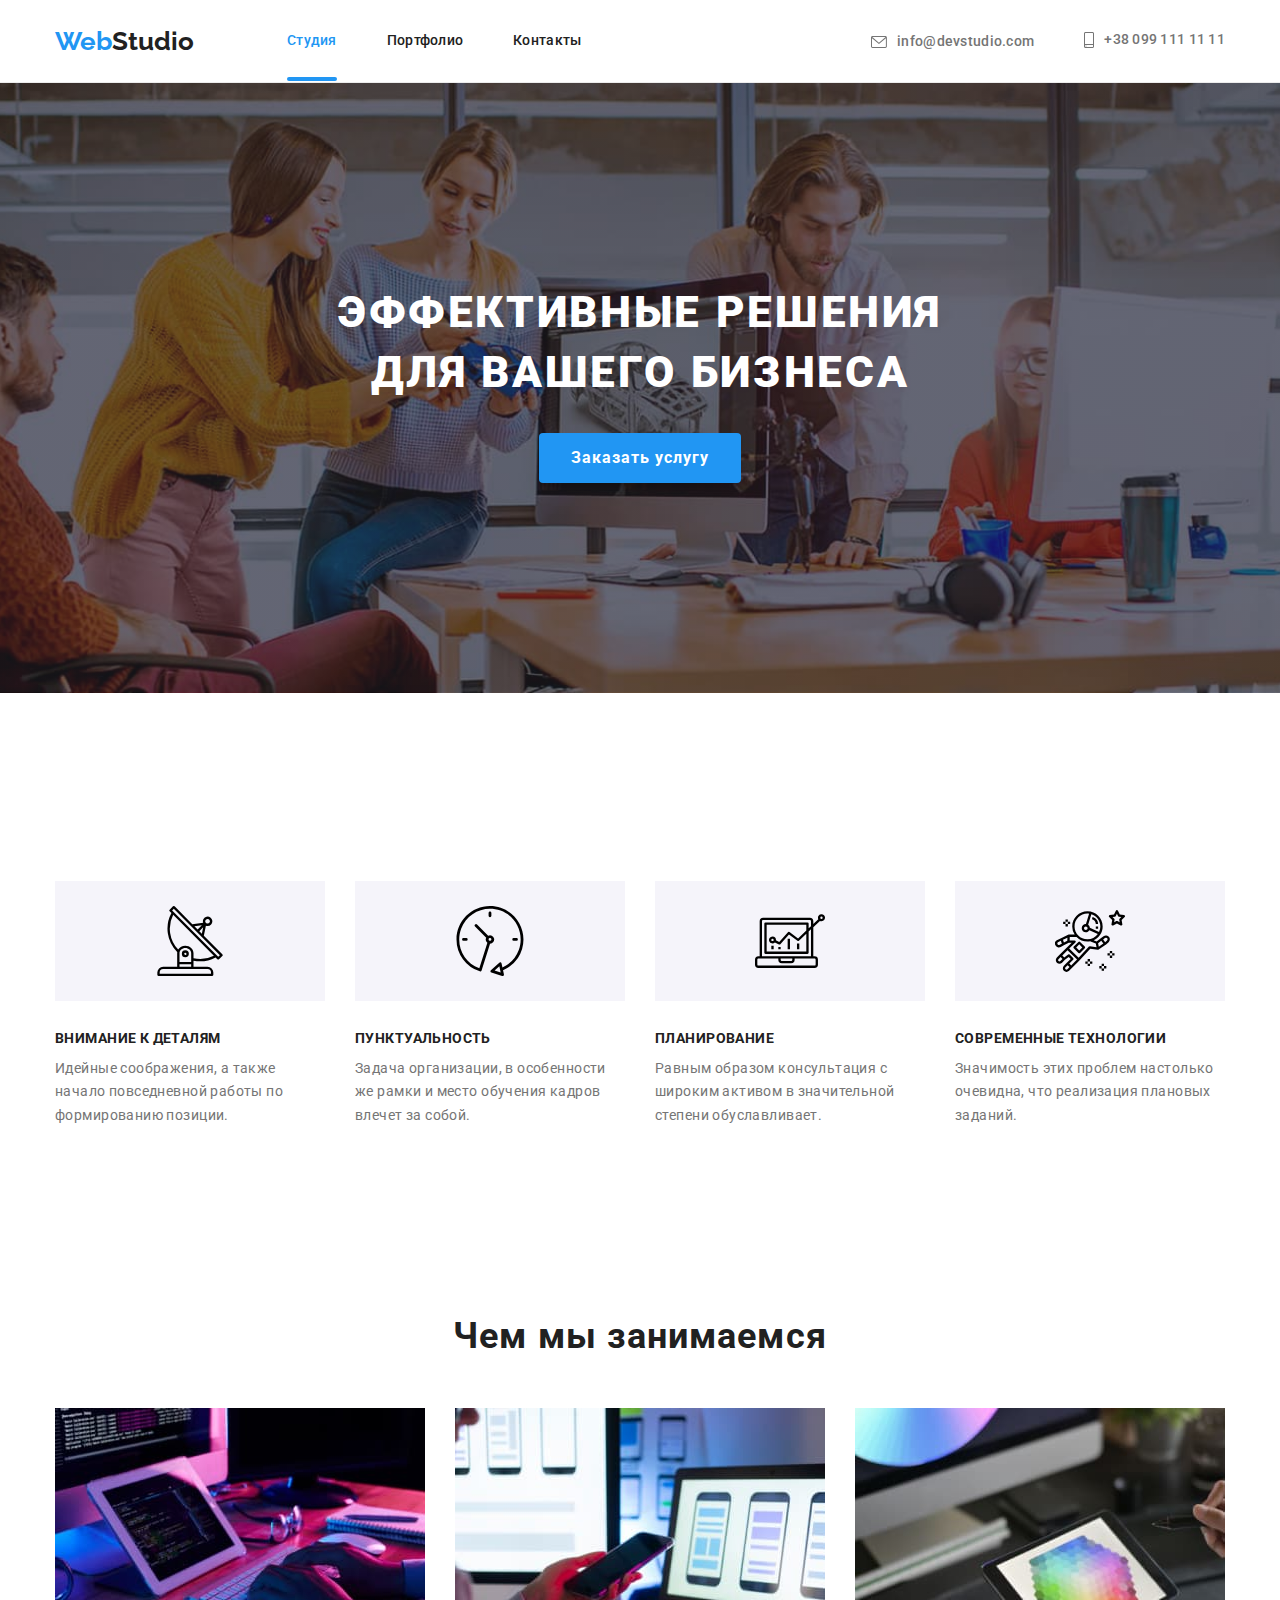
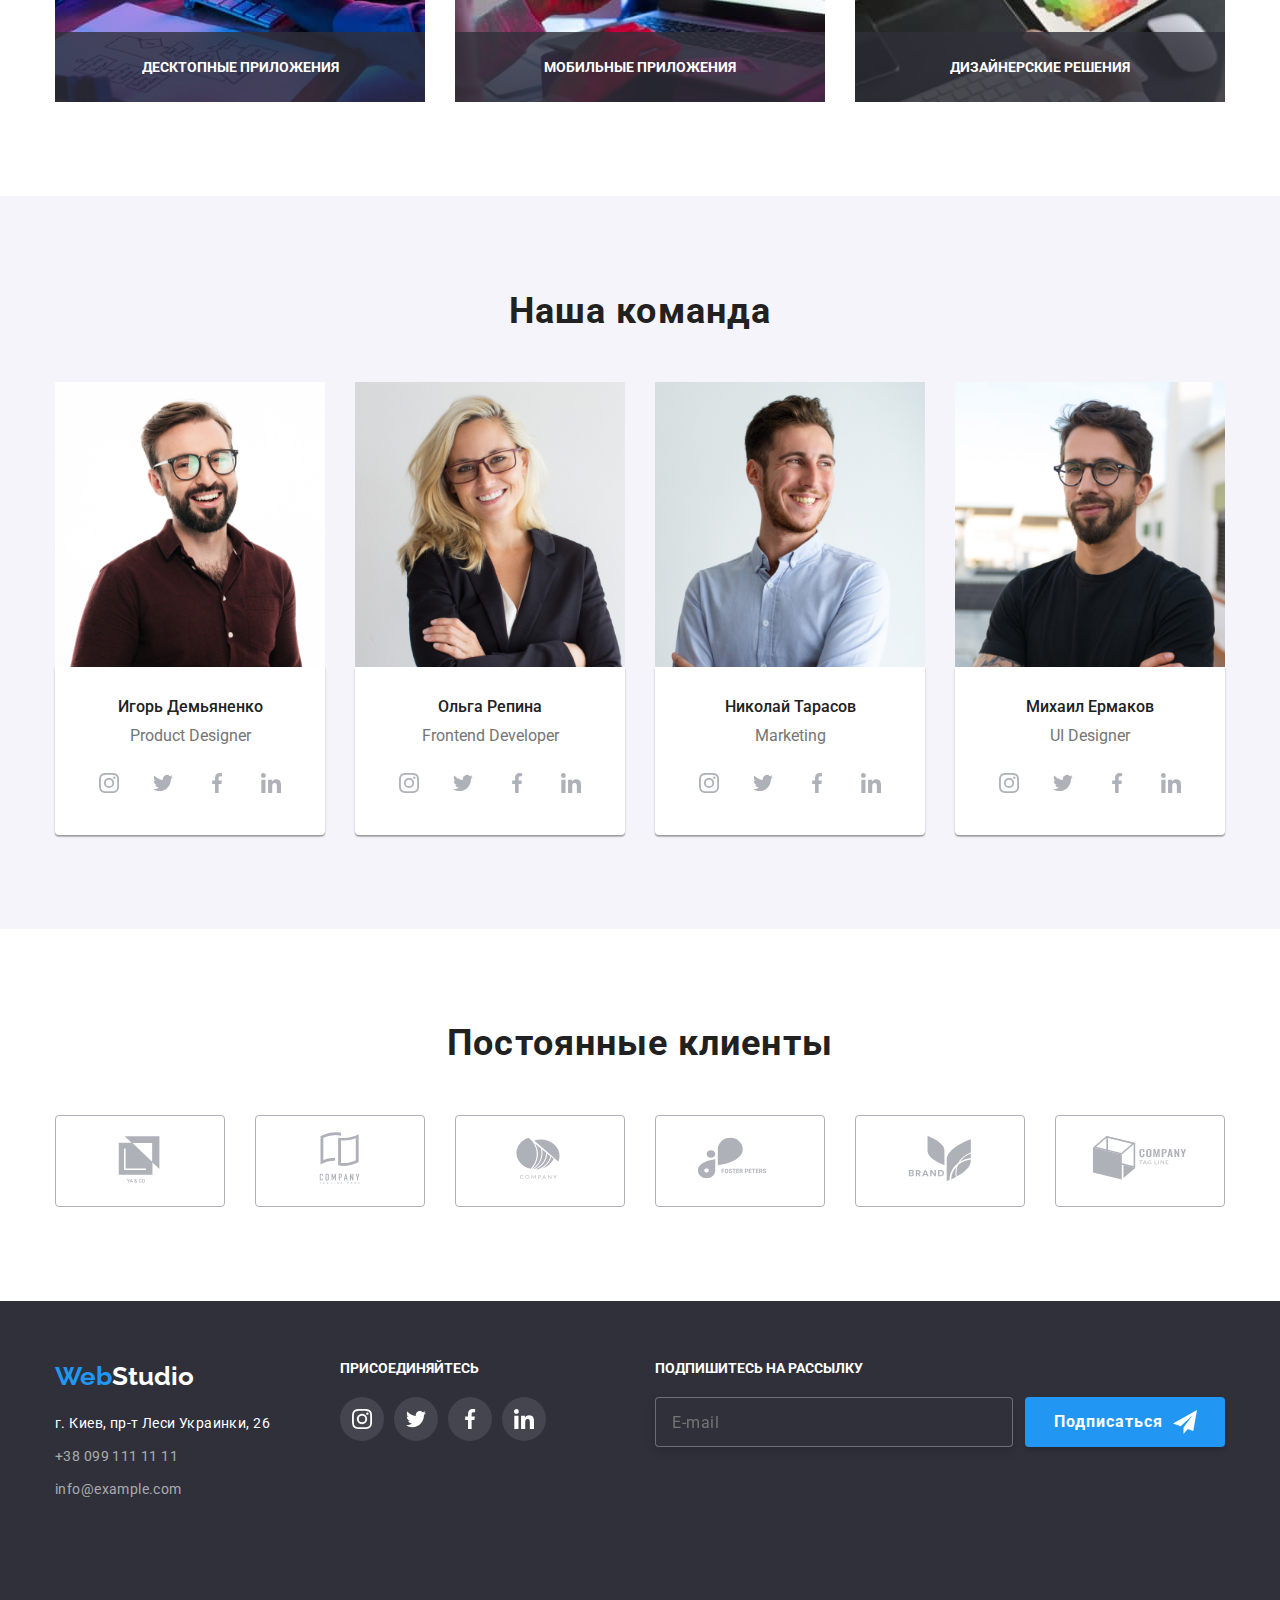
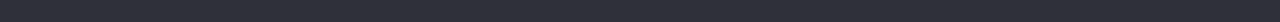
==== commit 647b5be7: "Update index.html" ====
--- a/index.html
+++ b/index.html
@@ -223,14 +223,10 @@
           <ul class="list task__list">
             <li class="task__item">
               <div class="task__name">
-                <img
-                  srcset="./images/img_pc.jpg 1x, ./images/img_pc@2x.jpg 2x"
-                  class="img"
-                  src="./images/img_pc.jpg"
-                  alt="Работа на ПК"
-                  width="371"
-                  height="294"
-                />
+               <picture>
+                <source media="(min-width: 1200px)" srcset="./images/img_pc.jpg 1x, ./images/img_pc@2x.jpg 2x" type="image/jpg">
+                <img src="./images/img_pc.jpg" alt="Работа на Пк" />
+              </picture>
                 <div class="task__container">
                   <p class="task__text">ДЕСКТОПНЫЕ ПРИЛОЖЕНИЯ</p>
                 </div>
@@ -238,14 +234,11 @@
             </li>
             <li class="task__item">
               <div class="task__name">
-                <img
-                  srcset="./images/img_phone.jpg 1x, ./images/img_phone@2x.jpg 2x"
-                  class="img"
-                  src="./images/img_phone.jpg"
-                  alt="Работа на телефоне"
-                  width="370"
-                  height="294"
-                />
+                <picture>
+                <source media="(min-width: 1200px)" srcset="./images/img_phone.jpg 1x, ./images/img_phone@2x.jpg 2x" type="image/jpg">
+                <img src="./images/img_phone.jpg" alt="Работа на телефоне" />
+              </picture>
+
                 <div class="task__container">
                   <p class="task__text">МОБИЛЬНЫЕ ПРИЛОЖЕНИЯ</p>
                 </div>
@@ -253,14 +246,11 @@
             </li>
             <li class="task__item">
               <div class="task__name">
-                <img
-                  srcset="./images/img_tab.jpg 1x, ./images/img_tab@2x.jpg 2x"
-                  class="img"
-                  src="./images/img_tab.jpg"
-                  alt="Работа на планшете"
-                  width="370"
-                  height="294"
-                />
+                <picture>
+                <source media="(min-width: 1200px)" srcset="./images/img_tab.jpg 1x, ./images/img_tab@2x.jpg 2x" type="image/jpg">
+                <img src="./images/img_tab.jpg" alt="Работа на планшете" />
+              </picture>
+
                 <div class="task__container">
                   <p class="task__text">ДИЗАЙНЕРСКИЕ РЕШЕНИЯ</p>
                 </div>
--- a/css/main.min.css
+++ b/css/main.min.css
@@ -1,2 +1,2 @@
-:root{--primary-bg-color: #2f303a;--primary-text-color: #212121;--title-text-color: #757575;--accent-color: #2196f3;--btn-hover: #188ce8;--spec-color: #fff;--fh-bg-color: #2f303a;--color-footer: rgba(255, 255, 255, 0.6);--bg-color-button: #f5f4fa;--border-bottom: #ececec;--border-card: #eeeeee;--border: #afb1b8;--color-social-network-bg: rgba(255, 255, 255, 0.1);--duration: 250ms;--time-function: cubic-bezier(0.4, 0, 0.2, 1)}h1,h2,h3,h4,h5,h6,p,ul{margin-top:0;margin-bottom:0}ul{padding-left:0;list-style:none}.body .button{cursor:pointer;border:none}a{text-decoration:none}html{-webkit-box-sizing:border-box;box-sizing:border-box}*,*::before,*::after{margin:0;padding:0;-webkit-box-sizing:border-box;box-sizing:border-box}img{display:block;max-width:100%;height:auto}.body{font-family:Roboto, sans-serif;font-style:normal;font-weight:400;color:#757575}.container{margin-left:auto;margin-right:auto;padding-left:15px;padding-right:15px}@media screen and (min-width: 480px){.container{width:480px}}@media screen and (min-width: 768px){.container{width:768px}}@media screen and (min-width: 1200px){.container{width:1200px}}.section{padding-top:60px;padding-bottom:60px}@media screen and (min-width: 1200px){.section{padding-top:94px;padding-bottom:94px}}.list,.main .company-list,.task-list,.company-title,.clients-title,.gallery{list-style-type:none;margin:0;padding:0}.title-h2{font-weight:700;font-size:28px;line-height:1.16;text-align:center;letter-spacing:0.03em;color:#212121}@media screen and (max-width: 1199px){.title-h2{margin-bottom:30px}}@media screen and (min-width: 1200px){.title-h2{margin-bottom:50px}}@media screen and (min-width: 1200px){.title-h2{font-size:36px}}.section__title{color:var(--primary-text-color)}@media screen and (max-width: 1199.98px){.section__title{font-weight:700;font-size:28px;line-height:1.43;margin-bottom:30px;text-align:center;letter-spacing:0.03em}}@media screen and (min-width: 1200px){.section__title{margin-bottom:50px;font-weight:700;font-size:36px;line-height:1.17;text-align:center;letter-spacing:0.03em}}.logo{font-family:'Raleway', sans-serif;font-weight:700;font-size:26px;line-height:1.19;color:var(--accent-color);margin-right:93px;position:relative}.logo--position{margin-left:auto;margin-right:auto}.logo__dark--head{color:var(--primary-text-color)}.logo-color{color:#2196f3}.logo-color2{color:#fff}@media screen and (max-width: 767.98px){.logo--pad{padding:16px}}.button{font-weight:700;font-size:16px;font-family:inherit;line-height:1.87;letter-spacing:0.06em;color:#fff;background-color:#2196f3;-webkit-box-shadow:0px 4px 4px rgba(0,0,0,0.15);box-shadow:0px 4px 4px rgba(0,0,0,0.15);border-radius:4px;-webkit-transition:background-color 250ms cubic-bezier(0.4, 0, 0.2, 1);transition:background-color 250ms cubic-bezier(0.4, 0, 0.2, 1)}.button:hover,.button:focus{background-color:#188ce8}.button-hero{display:block;margin:0 auto;padding:10px 32px}.footer_button{position:relative}.button-footer{display:-webkit-box;display:-ms-flexbox;display:flex;padding:10px 62px 10px 29px;margin-left:12px}@media screen and (max-width: 1199.98px){.button-footer{margin-left:0}}.button-footer-icon{position:absolute;fill:white;top:13px;right:28px}.button-modal{display:block;margin:0 auto;padding:10px 55px}.header__container{display:-webkit-box;display:-ms-flexbox;display:flex;-webkit-box-align:center;-ms-flex-align:center;align-items:center}.navigation__list{display:-webkit-box;display:-ms-flexbox;display:flex}@media screen and (max-width: 767.98px){.navigation__list{visibility:hidden;opacity:0;display:none}}.navigation__item:not(:last-child){margin-right:50px}.navigation__link{display:block;padding-top:32px;padding-bottom:32px;font-weight:500;font-size:14px;line-height:1.14;letter-spacing:0.02em;color:var(--primary-text-color);-webkit-transition:color 250ms cubic-bezier(0.4, 0, 0.2, 1);transition:color 250ms cubic-bezier(0.4, 0, 0.2, 1)}.navigation__link:hover,.navigation__link:focus{color:var(--accent-color)}.header{border-bottom:1px solid var(--border-bottom)}.navigation__link--current{color:var(--accent-color)}@media screen and (max-width: 767.98px){.contacts__list{visibility:hidden;opacity:0;display:none}}@media screen and (min-width: 768px) and (max-width: 1199.98px){.contacts__list{display:-webkit-box;display:-ms-flexbox;display:flex;-webkit-box-orient:vertical;-webkit-box-direction:normal;-ms-flex-direction:column;flex-direction:column;margin-left:auto}}@media screen and (min-width: 1200px){.contacts__list{display:-webkit-box;display:-ms-flexbox;display:flex;margin-left:auto;-webkit-box-align:baseline;-ms-flex-align:baseline;align-items:baseline}}@media screen and (min-width: 1200px){.contacts__list .contacts__item+.contacts__item{margin-left:50px}}.header__email{display:-webkit-box;display:-ms-flexbox;display:flex;padding-top:32px;padding-bottom:32px;font-weight:500;font-size:14px;line-height:1.14;letter-spacing:0.02em;color:var(--title-text-color);-webkit-box-align:center;-ms-flex-align:center;align-items:center;-webkit-transition:color 250ms cubic-bezier(0.4, 0, 0.2, 1);transition:color 250ms cubic-bezier(0.4, 0, 0.2, 1)}@media screen and (min-width: 768px) and (max-width: 1199.98px){.header__email{margin-bottom:10px;padding-top:0;padding-bottom:0}}.header__email:hover,.header__email:focus{color:var(--accent-color)}.header__email:hover .icon-mail,.header__email:focus .icon-mail{fill:var(--accent-color)}.header__phone{display:-webkit-box;display:-ms-flexbox;display:flex;padding-top:32px;padding-bottom:32px;font-weight:500;font-size:14px;line-height:1.14;letter-spacing:0.02em;color:var(--title-text-color);-webkit-box-align:center;-ms-flex-align:center;align-items:center;-webkit-transition:color 250ms cubic-bezier(0.4, 0, 0.2, 1);transition:color 250ms cubic-bezier(0.4, 0, 0.2, 1)}@media screen and (min-width: 768px) and (max-width: 1199.98px){.header__phone{padding-top:0;padding-bottom:0}}.header__phone:hover,.header__phone:focus{color:var(--accent-color)}.header__phone:hover .icon-phone,.header__phone:focus .icon-phone{fill:var(--accent-color)}.icon-mail{width:16px;height:12px;margin-right:10px;fill:var(--title-text-color);-webkit-transition:fill 250ms cubic-bezier(0.4, 0, 0.2, 1);transition:fill 250ms cubic-bezier(0.4, 0, 0.2, 1)}.icon-phone{width:10px;height:16px;margin-right:10px;fill:var(--title-text-color);-webkit-transition:fill 250ms cubic-bezier(0.4, 0, 0.2, 1);transition:fill 250ms cubic-bezier(0.4, 0, 0.2, 1)}.link{position:relative}.navigation__link--current::after{position:absolute;width:100%;height:4px;left:0px;bottom:0;content:' ';background:var(--accent-color);border-radius:2px;opacity:1}.btn-menu{position:absolute;display:-webkit-inline-box;display:-ms-inline-flexbox;display:inline-flex;margin:0;right:0;top:10px;border:none;background-color:transparent;cursor:pointer;width:40px;height:40px;padding:0;z-index:10}@media screen and (min-width: 768px){.btn-menu{display:none}}.btn-menu .icon-open{opacity:1}.btn-menu.is-open .icon-open{opacity:0}.btn-menu .icon-close{opacity:0}.btn-menu.is-open .icon-close{opacity:1}.mobile-menu{position:fixed;top:0;left:0;-webkit-transform:translateX(100%);transform:translateX(100%);background-color:#fff;width:100%;height:100%;padding:48px 40px;-webkit-transition:-webkit-transform 400ms ease-in;transition:-webkit-transform 400ms ease-in;transition:transform 400ms ease-in;transition:transform 400ms ease-in, -webkit-transform 400ms ease-in}.mobile-menu.is-open{-webkit-transform:translateX(0);transform:translateX(0)}.mobile-menu-contacts{margin-top:180px;margin-bottom:64px}.mobile-menu-list{display:-webkit-box;display:-ms-flexbox;display:flex;-ms-flex-wrap:wrap;flex-wrap:wrap;gap:10px}.mobile-menu-link{font-weight:500;font-size:18px;line-height:1.22;letter-spacing:0.02em;color:#2196f3}.mobile-menu-item:not(:last-child) .mobile-menu-link{padding-right:10px;border-right:1px solid rgba(33,33,33,0.2)}.mobile-menu-item{margin-right:10px;margin-bottom:32px}.mobile-menu-item:last-child{margin-right:0}.mobile-menu-nav{font-weight:500;font-size:40px;line-height:1.17;letter-spacing:0.02em;color:#212121}.mobile-menu-nav-item{padding-bottom:32px}.mobile-menu-nav-item:last-child{padding-bottom:0}.mobile-menu-font{font-weight:500;font-size:24px;line-height:1.17;letter-spacing:0.02em;color:#757575}.mobile-menu-item:first-child .mobile-menu-font{font-size:24px;color:#2196f3}@media screen and (min-width: 480px){.mobile-menu-item:first-child .mobile-menu-font{font-size:34px}}.mobile-menu-nav-link.current{color:#188ce8}.mobile-menu-nav-link{font-weight:500;font-size:40px;line-height:47px;letter-spacing:0.02em;color:#212121}.mobile-menu-nav-link:hover,.mobile-menu-nav-link:focus{color:#2196f3}.mobile-menu-icon:hover,.mobile-menu-icon:focus{fill:#2196f3}.hero{background-color:#2f303a;padding-top:118px;padding-bottom:118px}@media screen and (min-width: 1200px){.hero{padding-top:200px;padding-bottom:210px}}.hero__title{font-weight:900;font-size:26px;line-height:1.61;text-align:center;letter-spacing:0.06em;text-transform:uppercase;color:#fff;margin-top:0;margin-bottom:30px}@media screen and (min-width: 1200px){.hero__title{font-size:44px;line-height:1.36}}.feature{list-style-type:none;padding-top:60px;padding-bottom:60px}@media screen and (min-width: 1200px){.feature{padding-top:94px;padding-bottom:94px}}@media screen and (min-width: 768px){.feature{display:-webkit-box;display:-ms-flexbox;display:flex;-ms-flex-wrap:wrap;flex-wrap:wrap;margin-right:-30px}}@media screen and (max-width: 767px){.feature__item{max-width:450px}.feature__item__item:not(:last-child){margin-bottom:30px}}.feature__item__item:not(:last-child){margin-bottom:30px}@media screen and (min-width: 768px) and (max-width: 1199px){.feature__item{width:calc((100% - 4 * 15px) / 2);margin-bottom:30px;margin-right:30px}}@media screen and (min-width: 1200px){.feature__item{width:270px}}@media screen and (min-width: 1200px){.feature__item:not(:last-child){margin-right:30px}}.feature__background{display:-webkit-box;display:-ms-flexbox;display:flex;-webkit-box-pack:center;-ms-flex-pack:center;justify-content:center;-webkit-box-align:center;-ms-flex-align:center;align-items:center;width:100%;height:120px;margin-bottom:30px;background-color:#f5f4fa}.feature__title{margin:0;font-weight:700;font-size:14px;line-height:1.14;letter-spacing:0.03em;text-transform:uppercase;color:#212121}@media screen and (max-width: 767px){.feature__title{text-align:center}}.feature__text{margin-top:10px;margin-bottom:0;font-size:14px;line-height:1.71;letter-spacing:0.03em}.overlay{background-image:-webkit-gradient(linear, left bottom, left top, from(rgba(47,48,58,0.4)), to(rgba(47,48,58,0.4))),url(../images/img_overlay.jpg);background-image:linear-gradient(to top, rgba(47,48,58,0.4), rgba(47,48,58,0.4)),url(../images/img_overlay.jpg);max-width:1600px;margin-left:auto;margin-right:auto;background-position:center;background-size:cover;background-repeat:no-repeat}@media screen and (-webkit-min-device-pixel-ratio: 2), screen and (min-resolution: 2dppx){.overlay{background-image:-webkit-gradient(linear, left bottom, left top, from(rgba(47,48,58,0.4)), to(rgba(47,48,58,0.4))),url(../images/img_overlay@2x.jpg);background-image:linear-gradient(to top, rgba(47,48,58,0.4), rgba(47,48,58,0.4)),url(../images/img_overlay@2x.jpg)}}@media screen and (max-width: 767px){.overlay{background-image:-webkit-gradient(linear, left bottom, left top, from(rgba(47,48,58,0.4)), to(rgba(47,48,58,0.4))),url(../images/img_overlay_mobile.jpg);background-image:linear-gradient(to top, rgba(47,48,58,0.4), rgba(47,48,58,0.4)),url(../images/img_overlay_mobile.jpg)}}@media screen and (max-width: 767px) and (-webkit-min-device-pixel-ratio: 2), screen and (max-width: 767px) and (min-resolution: 2dppx){.overlay{background-image:-webkit-gradient(linear, left bottom, left top, from(rgba(47,48,58,0.4)), to(rgba(47,48,58,0.4))),url(../images/img_overlay_mobile@2x.jpg);background-image:linear-gradient(to top, rgba(47,48,58,0.4), rgba(47,48,58,0.4)),url(../images/img_overlay_mobile@2x.jpg)}}@media screen and (min-width: 768px) and (max-width: 1199px){.overlay{background-image:-webkit-gradient(linear, left bottom, left top, from(rgba(47,48,58,0.4)), to(rgba(47,48,58,0.4))),url(../images/img_overlay_tablet.jpg);background-image:linear-gradient(to top, rgba(47,48,58,0.4), rgba(47,48,58,0.4)),url(../images/img_overlay_tablet.jpg)}}@media screen and (min-width: 768px) and (max-width: 1199px) and (-webkit-min-device-pixel-ratio: 2), screen and (min-width: 768px) and (max-width: 1199px) and (min-resolution: 2dppx){.overlay{background-image:-webkit-gradient(linear, left bottom, left top, from(rgba(47,48,58,0.4)), to(rgba(47,48,58,0.4))),url(../images/img_overlay_tablet@2x.jpg);background-image:linear-gradient(to top, rgba(47,48,58,0.4), rgba(47,48,58,0.4)),url(../images/img_overlay_tablet@2x.jpg)}}.backdrop{position:fixed;top:0;left:0;width:100%;height:100%;z-index:10;background-color:rgba(0,0,0,0.2);overflow-y:scroll;-webkit-transition:opacity 250ms cubic-bezier(0.4, 0, 0.2, 1),visibility 250ms cubic-bezier(0.4, 0, 0.2, 1);transition:opacity 250ms cubic-bezier(0.4, 0, 0.2, 1),visibility 250ms cubic-bezier(0.4, 0, 0.2, 1)}.backdrop.is-hidden{visibility:hidden;opacity:0;pointer-events:none}.modal-backdrop.is-hidden .modal{opacity:0;-webkit-transform:translate(-50%, -50%) scale(1.5);transform:translate(-50%, -50%) scale(1.5)}.modal{position:absolute;top:50%;left:50%;-webkit-transform:translate(-50%, -50%);transform:translate(-50%, -50%);display:-webkit-box;display:-ms-flexbox;display:flex;-webkit-box-align:center;-ms-flex-align:center;align-items:center;-webkit-box-pack:center;-ms-flex-pack:center;justify-content:center;max-width:528px;padding:40px;background-color:#fff;-webkit-box-shadow:0px 1px 3px rgba(0,0,0,0.12),0px 1px 1px rgba(0,0,0,0.14),0px 2px 1px rgba(0,0,0,0.2);box-shadow:0px 1px 3px rgba(0,0,0,0.12),0px 1px 1px rgba(0,0,0,0.14),0px 2px 1px rgba(0,0,0,0.2);border-radius:4px;opacity:1;-webkit-transform:translate(-50%, -50%) scale(1);transform:translate(-50%, -50%) scale(1);-webkit-transition:opacity 250ms cubic-bezier(0.4, 0, 0.2, 1),-webkit-transform 250ms cubic-bezier(0.4, 0, 0.2, 1);transition:opacity 250ms cubic-bezier(0.4, 0, 0.2, 1),-webkit-transform 250ms cubic-bezier(0.4, 0, 0.2, 1);transition:transform 250ms cubic-bezier(0.4, 0, 0.2, 1),opacity 250ms cubic-bezier(0.4, 0, 0.2, 1);transition:transform 250ms cubic-bezier(0.4, 0, 0.2, 1),opacity 250ms cubic-bezier(0.4, 0, 0.2, 1),-webkit-transform 250ms cubic-bezier(0.4, 0, 0.2, 1)}@media screen and (min-width: 480px) and (max-width: 1199px){.modal{width:450px}}.close-button{position:absolute;top:8px;right:8px;display:-webkit-box;display:-ms-flexbox;display:flex;-webkit-box-pack:center;-ms-flex-pack:center;justify-content:center;-webkit-box-align:center;-ms-flex-align:center;align-items:center;padding:0;margin:0;width:30px;height:30px;background-color:#fff;border:1px solid rgba(0,0,0,0.1);border-radius:50%;cursor:pointer;-webkit-transition:250ms cubic-bezier(0.4, 0, 0.2, 1);transition:250ms cubic-bezier(0.4, 0, 0.2, 1)}.close-button__icon{fill:currentColor}.close-button:hover,.close-button:focus{color:#2196f3}.order-form__title{display:-webkit-box;display:-ms-flexbox;display:flex;-webkit-box-pack:center;-ms-flex-pack:center;justify-content:center;margin-bottom:12px;font-weight:700;font-size:20px;line-height:1.15;color:#212121}@media screen and (max-width: 1199px){.order-form__title{font-size:20px;line-height:1.5;text-align:center;letter-spacing:0.03em}}.order-form__field{display:block;margin-bottom:10px;text-align:left}.order-form__label,.order-form__comments__label,.order-form__comments__text{display:inline-block;margin-bottom:4px;font-size:12px;line-height:1.17;letter-spacing:0.01em}@media screen and (max-width: 1199px){.order-form__label,.order-form__comments__label,.order-form__comments__text{letter-spacing:0.03em}}.order-form__input-container{position:relative;display:block}.order-form__input{display:-webkit-box;display:-ms-flexbox;display:flex;width:100%;height:40px;padding:12px 16px;padding-left:42px;line-height:1.14;letter-spacing:0.01em;color:#757575;border:1px solid rgba(33,33,33,0.2);border-radius:4px;-webkit-transition:border-color 250ms cubic-bezier(0.4, 0, 0.2, 1);transition:border-color 250ms cubic-bezier(0.4, 0, 0.2, 1)}.order-form__icon{position:absolute;top:50%;left:13px;color:#212121;fill:currentColor;-webkit-transform:translateY(-50%);transform:translateY(-50%);-webkit-transition:color 250ms cubic-bezier(0.4, 0, 0.2, 1);transition:color 250ms cubic-bezier(0.4, 0, 0.2, 1)}.order-form__field:focus-within .order-form__input,.order-form__field:focus-within .order-form__comments__text{outline:0;border-color:#2196f3}.order-form__field:focus-within .order-form__icon{color:#2196f3}.order-form__comments{margin-bottom:20px}.order-form__comments__text{display:-webkit-box;display:-ms-flexbox;display:flex;width:100%;height:120px;padding:12px 16px;resize:none;color:#757575;border:1px solid rgba(33,33,33,0.2);border-radius:4px;-webkit-transition:border-color 250ms cubic-bezier(0.4, 0, 0.2, 1);transition:border-color 250ms cubic-bezier(0.4, 0, 0.2, 1)}.order-form__comments::-webkit-input-placeholder{color:rgba(117,117,117,0.5)}.order-form__comments:-ms-input-placeholder{color:rgba(117,117,117,0.5)}.order-form__comments::-ms-input-placeholder{color:rgba(117,117,117,0.5)}.order-form__comments::placeholder{color:rgba(117,117,117,0.5)}.checkbox{display:-webkit-box;display:-ms-flexbox;display:flex;-webkit-box-pack:center;-ms-flex-pack:center;justify-content:center;-webkit-box-align:center;-ms-flex-align:center;align-items:center;margin-bottom:30px;width:100%}.checkbox__container{position:relative;display:block;width:16px;height:15px;margin-right:8px;cursor:pointer}.checkbox__icon-checked{position:absolute;top:0;left:0;width:16px;height:15px;-webkit-transform:scale(0.2);transform:scale(0.2);opacity:0;-webkit-transition:opacity 250ms cubic-bezier(0.4, 0, 0.2, 1),-webkit-transform 250ms cubic-bezier(0.4, 0, 0.2, 1);transition:opacity 250ms cubic-bezier(0.4, 0, 0.2, 1),-webkit-transform 250ms cubic-bezier(0.4, 0, 0.2, 1);transition:transform 250ms cubic-bezier(0.4, 0, 0.2, 1),opacity 250ms cubic-bezier(0.4, 0, 0.2, 1);transition:transform 250ms cubic-bezier(0.4, 0, 0.2, 1),opacity 250ms cubic-bezier(0.4, 0, 0.2, 1),-webkit-transform 250ms cubic-bezier(0.4, 0, 0.2, 1)}.checkbox__icon-unchecked{position:absolute;top:0;left:0;display:block;width:16px;height:15px;border:2px solid #757575;border-radius:2px;-webkit-transition:border-color 250ms cubic-bezier(0.4, 0, 0.2, 1),border-color 250ms cubic-bezier(0.4, 0, 0.2, 1);transition:border-color 250ms cubic-bezier(0.4, 0, 0.2, 1),border-color 250ms cubic-bezier(0.4, 0, 0.2, 1)}.checkbox__label{cursor:pointer;font-size:14px;line-height:1.71;letter-spacing:0.03em;color:#757575}@media screen and (max-width: 1199px){.checkbox__label{display:-webkit-box;display:-ms-flexbox;display:flex;-ms-flex-line-pack:center;align-content:center;-webkit-box-orient:vertical;-webkit-box-direction:normal;-ms-flex-direction:column;flex-direction:column;-webkit-box-align:start;-ms-flex-align:start;align-items:flex-start;margin-left:5px}}.checkbox__link{color:#2196f3;-webkit-text-decoration-line:underline;text-decoration-line:underline}.checkbox__input{position:absolute;white-space:nowrap;width:1px;height:1px;overflow:hidden;border:0;padding:0;clip:rect(0 0 0 0);-webkit-clip-path:inset(50%);clip-path:inset(50%);margin:-1px}.checkbox__input:checked+.checkbox__icon-checked{-webkit-transform:scale(1);transform:scale(1);opacity:1}.checkbox__input:checked ~ .checkbox__icon-unchecked{border-color:#2196f3}.checkbox__input:focus ~ .checkbox__icon-unchecked,.checkbox__input:hover ~ .checkbox__icon-unchecked{border-color:#2196f3}.checkbox__input:focus:checked ~ .checkbox__icon-unchecked,.checkbox__input:hover:checked ~ .checkbox__icon-unchecked{border-color:#2196f3}@media screen and (min-width: 480px){.team{display:block}}@media screen and (min-width: 768px){.team{display:-webkit-box;display:-ms-flexbox;display:flex;-ms-flex-wrap:wrap;flex-wrap:wrap;-webkit-box-pack:center;-ms-flex-pack:center;justify-content:center}}@media screen and (min-width: 1200px){.team{display:-webkit-box;display:-ms-flexbox;display:flex;-ms-flex-wrap:wrap;flex-wrap:wrap}}.section--bgr{background-color:var(--bg-color-button)}.team__item{text-align:center}@media screen and (min-width: 480px){.team__item{margin-bottom:30px}}@media screen and (min-width: 768px){.team__item{margin-bottom:30px;text-align:center}.team__item:nth-child(odd){margin-right:30px}.team__item:nth-last-child(-n+2){margin-bottom:0}}@media screen and (min-width: 1200px){.team__item{width:270px;text-align:center}.team__item:not(:last-child){margin-right:30px}.team__item:nth-child(4n){margin-right:0}.team__item:nth-last-child(-n+4){margin-bottom:0}}.team__item .team__title{margin-bottom:10px;font-weight:500;font-size:16px;line-height:1.19;color:var(--primary-text-color)}.team__item .team__text{font-weight:400;font-size:16px;line-height:1.19}.team__item .team__group{padding-top:30px;padding-bottom:30px;background-color:var(--spec-color);border-radius:0 0 4px 4px;-webkit-box-shadow:0px 1px 3px rgba(0,0,0,0.12),0px 1px 1px rgba(0,0,0,0.14),0px 2px 1px rgba(0,0,0,0.2);box-shadow:0px 1px 3px rgba(0,0,0,0.12),0px 1px 1px rgba(0,0,0,0.14),0px 2px 1px rgba(0,0,0,0.2)}.team__item .social{display:-webkit-box;display:-ms-flexbox;display:flex;margin-top:16px;-webkit-box-pack:center;-ms-flex-pack:center;justify-content:center}.team__item .social__item:not(:last-child){margin-right:10px}.team__item .social__link{display:-webkit-box;display:-ms-flexbox;display:flex;width:44px;height:44px;-webkit-box-align:center;-ms-flex-align:center;align-items:center;-webkit-box-pack:center;-ms-flex-pack:center;justify-content:center;-webkit-transition:background-color 250ms cubic-bezier(0.4, 0, 0.2, 1);transition:background-color 250ms cubic-bezier(0.4, 0, 0.2, 1);border-radius:50%}.team__item .social__link:hover,.team__item .social__link:focus{background-color:var(--accent-color)}.team__item .social__link:hover .social__icon,.team__item .social__link:focus .social__icon{fill:var(--spec-color)}.task{padding-top:0px}@media screen and (max-width: 1199px){.task{display:none}}.task__container{width:100%;height:70px;position:absolute;display:-webkit-box;display:-ms-flexbox;display:flex;-webkit-box-pack:center;-ms-flex-pack:center;justify-content:center;-webkit-box-align:center;-ms-flex-align:center;align-items:center;bottom:0px;left:0px;color:#fff;background-color:rgba(47,48,58,0.8)}.task__name{position:relative}.task__text{font-size:14px;font-weight:700}.task__list{display:-webkit-box;display:-ms-flexbox;display:flex;-webkit-box-pack:justify;-ms-flex-pack:justify;justify-content:space-between}.task__item:not(:last-child){margin-right:30px}.clients__list{display:-webkit-box;display:-ms-flexbox;display:flex;-webkit-box-pack:justify;-ms-flex-pack:justify;justify-content:space-between;-ms-flex-wrap:nowrap;flex-wrap:nowrap;-webkit-box-align:center;-ms-flex-align:center;align-items:center}@media screen and (max-width: 1199px){.clients__list{display:-webkit-box;display:-ms-flexbox;display:flex;-ms-flex-wrap:wrap;flex-wrap:wrap;-webkit-box-pack:center;-ms-flex-pack:center;justify-content:center;-webkit-box-align:center;-ms-flex-align:center;align-items:center}}.clients__item{border-radius:4px;border:1px solid #afb1b8;display:-webkit-box;display:-ms-flexbox;display:flex;-webkit-box-align:center;-ms-flex-align:center;align-items:center;-webkit-box-pack:center;-ms-flex-pack:center;justify-content:center;height:92px}@media screen and (max-width: 767px){.clients__item{-ms-flex-wrap:wrap;flex-wrap:wrap;width:calc((100% - 4 * 15px) / 2);margin-right:30px;margin-bottom:30px}.clients__item:nth-child(2n){margin-right:0}.clients__item:nth-last-child(-n+2){margin-bottom:0}}@media screen and (min-width: 768px) and (max-width: 1199px){.clients__item{-ms-flex-wrap:wrap;flex-wrap:wrap;width:calc((100% - 6 * 15px) / 3);margin-right:30px;margin-bottom:30px}.clients__item:nth-last-child(-n+3){margin-bottom:0}.clients__item:nth-child(3n+3){margin-right:0}}@media screen and (min-width: 1200px){.clients__item{width:170px}.clients__item:not(:last-child){margin-right:30px}}.clients__link{fill:#afb1b8;-webkit-transition:250ms cubic-bezier(0.4, 0, 0.2, 1);transition:250ms cubic-bezier(0.4, 0, 0.2, 1)}.clients__link:hover,.clients__link:focus{border:1px solid #2196f3;fill:#2196f3}.project__list{display:-webkit-box;display:-ms-flexbox;display:flex;-webkit-box-pack:center;-ms-flex-pack:center;justify-content:center;margin-bottom:56px}@media screen and (max-width: 767.98px){.project__list{display:-webkit-box;display:-ms-flexbox;display:flex;margin-bottom:40px;-ms-flex-wrap:wrap;flex-wrap:wrap;-webkit-box-pack:start;-ms-flex-pack:start;justify-content:flex-start}}.project__list .project__btn{font-family:Roboto, sans-serif;font-weight:500;font-size:16px;line-height:1.62;text-align:center;background-color:var(--bg-color-button);color:var(--primary-text-color);border:0;padding:6px 22px;border-radius:4px;min-width:73px;cursor:pointer;-webkit-transition:color 250ms cubic-bezier(0.4, 0, 0.2, 1),background-color 250ms cubic-bezier(0.4, 0, 0.2, 1),-webkit-box-shadow 250ms cubic-bezier(0.4, 0, 0.2, 1);transition:color 250ms cubic-bezier(0.4, 0, 0.2, 1),background-color 250ms cubic-bezier(0.4, 0, 0.2, 1),-webkit-box-shadow 250ms cubic-bezier(0.4, 0, 0.2, 1);transition:color 250ms cubic-bezier(0.4, 0, 0.2, 1),background-color 250ms cubic-bezier(0.4, 0, 0.2, 1),box-shadow 250ms cubic-bezier(0.4, 0, 0.2, 1);transition:color 250ms cubic-bezier(0.4, 0, 0.2, 1),background-color 250ms cubic-bezier(0.4, 0, 0.2, 1),box-shadow 250ms cubic-bezier(0.4, 0, 0.2, 1),-webkit-box-shadow 250ms cubic-bezier(0.4, 0, 0.2, 1)}.project__list .project__btn:hover,.project__list .project__btn:focus{color:var(--spec-color);background-color:var(--accent-color);-webkit-box-shadow:0px 3px 1px rgba(0,0,0,0.1),0px 1px 2px rgba(0,0,0,0.08),0px 2px 2px rgba(0,0,0,0.12);box-shadow:0px 3px 1px rgba(0,0,0,0.1),0px 1px 2px rgba(0,0,0,0.08),0px 2px 2px rgba(0,0,0,0.12)}@media screen and (min-width: 1200px){.project__list .project__btn-item:not(:last-child){margin-right:8px}}.project__list .project__btn-item{margin-right:8px}@media screen and (min-width: 768px){.project__list .project__btn-item:last-child{margin-right:0}}@media screen and (max-width: 767.98px){.project__list .project__btn-item:nth-child(2n+3){margin-right:0}}.project-group{display:-webkit-box;display:-ms-flexbox;display:flex;-ms-flex-wrap:wrap;flex-wrap:wrap}@media screen and (max-width: 767.98px){.project-group{display:-webkit-box;display:-ms-flexbox;display:flex;-ms-flex-wrap:wrap;flex-wrap:wrap;-webkit-box-pack:center;-ms-flex-pack:center;justify-content:center}}@media screen and (min-width: 768px){.project-group{display:-webkit-box;display:-ms-flexbox;display:flex;-ms-flex-wrap:wrap;flex-wrap:wrap}}@media screen and (max-width: 767.98px){.project-group__item{margin-right:0;margin-bottom:30px}.project-group__item:last-child{margin-bottom:0}}@media screen and (min-width: 768px) and (max-width: 1199.98px){.project-group__item{margin-right:30px}.project-group__item:nth-child(2n){margin-right:0}.project-group__item:last-child{margin-right:0}}@media screen and (min-width: 1200px){.project-group__item{max-width:100%;margin-right:30px;margin-bottom:30px}}@media screen and (min-width: 1200px){.project-group__item:nth-child(3n){margin-right:0}}@media screen and (min-width: 1200px){.project-group__item:nth-last-child(-n+3){margin-bottom:0}}.proj-descr{padding:20px 24px;border-right:1px solid var(--border-card);border-left:1px solid var(--border-card);border-bottom:1px solid var(--border-card);border:1px solid var(--border-card)}@media screen and (min-width: 768px) and (max-width: 1199.98px){.proj-descr{width:306px}}.project-group__link{display:inline-block;-webkit-transition:-webkit-box-shadow 250ms cubic-bezier(0.4, 0, 0.2, 1);transition:-webkit-box-shadow 250ms cubic-bezier(0.4, 0, 0.2, 1);transition:box-shadow 250ms cubic-bezier(0.4, 0, 0.2, 1);transition:box-shadow 250ms cubic-bezier(0.4, 0, 0.2, 1), -webkit-box-shadow 250ms cubic-bezier(0.4, 0, 0.2, 1)}.project-group__link:hover,.project-group__link:focus{-webkit-box-shadow:0px 1px 1px rgba(0,0,0,0.12),0px 4px 4px rgba(0,0,0,0.06),1px 4px 6px rgba(0,0,0,0.16);box-shadow:0px 1px 1px rgba(0,0,0,0.12),0px 4px 4px rgba(0,0,0,0.06),1px 4px 6px rgba(0,0,0,0.16)}.list .titles{margin-bottom:4px;font-weight:700;font-size:18px;line-height:2;letter-spacing:0.06em;color:var(--primary-text-color)}.description{font-weight:400;font-size:16px;line-height:1.9;color:var(--title-text-color)}.overlay-text{width:322px;height:168px;color:var(--spec-color);top:0;right:0}.project-thumb{position:relative;overflow:hidden}.overlay-portfolio{display:-webkit-box;display:-ms-flexbox;display:flex;position:absolute;width:100%;height:100%;left:0px;top:0px;-webkit-box-align:center;-ms-flex-align:center;align-items:center;-webkit-box-pack:center;-ms-flex-pack:center;justify-content:center;background:rgba(33,150,243,0.9);-webkit-transform:translateY(100%);transform:translateY(100%);-webkit-transition:-webkit-transform 250ms cubic-bezier(0.4, 0, 0.2, 1);transition:-webkit-transform 250ms cubic-bezier(0.4, 0, 0.2, 1);transition:transform 250ms cubic-bezier(0.4, 0, 0.2, 1);transition:transform 250ms cubic-bezier(0.4, 0, 0.2, 1), -webkit-transform 250ms cubic-bezier(0.4, 0, 0.2, 1)}.project-group__item:hover .overlay-portfolio,.project-group__item:focus .overlay-portfolio{-webkit-transform:translateY(0);transform:translateY(0)}.visually-hidden{position:absolute;white-space:nowrap;width:1px;height:1px;overflow:hidden;border:0;padding:0;clip:rect(0 0 0 0);-webkit-clip-path:inset(50%);clip-path:inset(50%);margin:-1px}.footer{background-color:#2f303a;padding-top:60px;padding-bottom:60px}.footer__title{margin-top:0;margin-bottom:20px;font-style:bold;font-size:14px;line-height:1.14;color:#fff}@media screen and (max-width: 1199px){.footer__title{letter-spacing:0.03em}}@media screen and (min-width: 768px){.connect-footer{display:-webkit-box;display:-ms-flexbox;display:flex;-webkit-box-orient:horizontal;-webkit-box-direction:normal;-ms-flex-direction:row;flex-direction:row;-ms-flex-line-pack:center;align-content:center;-ms-flex-pack:distribute;justify-content:space-around}}@media screen and (max-width: 1199px){.adress{display:-webkit-box;display:-ms-flexbox;display:flex;-webkit-box-orient:vertical;-webkit-box-direction:normal;-ms-flex-direction:column;flex-direction:column;-webkit-box-align:center;-ms-flex-align:center;align-items:center}}.container--footer{display:-webkit-box;display:-ms-flexbox;display:flex}@media screen and (max-width: 1199px){.container--footer{-webkit-box-orient:vertical;-webkit-box-direction:normal;-ms-flex-direction:column;flex-direction:column}}@media screen and (max-width: 767px){.container--footer{-webkit-box-align:center;-ms-flex-align:center;align-items:center}}@media screen and (max-width: 767px){.content{padding-top:0px;display:-webkit-box;display:-ms-flexbox;display:flex;-webkit-box-orient:vertical;-webkit-box-direction:normal;-ms-flex-direction:column;flex-direction:column;-webkit-box-align:center;-ms-flex-align:center;align-items:center}}@media screen and (min-width: 768px) and (max-width: 1199px){.content{-webkit-box-align:center;-ms-flex-align:center;align-items:center;display:-webkit-box;display:-ms-flexbox;display:flex;-webkit-box-orient:vertical;-webkit-box-direction:normal;-ms-flex-direction:column;flex-direction:column}}.footer-adress{list-style-type:none;margin-top:20px;margin-bottom:60px}@media screen and (min-width: 1200px){.footer-adress{margin-right:70px}}@media screen and (max-width: 1199px){.footer-adress{display:-webkit-box;display:-ms-flexbox;display:flex;-webkit-box-orient:vertical;-webkit-box-direction:normal;-ms-flex-direction:column;flex-direction:column;-webkit-box-align:center;-ms-flex-align:center;align-items:center}}.footer-adress__item:not(:last-child){margin-bottom:9px}.footer-adress__link{text-decoration:none;font-style:normal;font-size:14px;line-height:1.71;letter-spacing:0.03em;color:#fff}.footer-adress__telmail{color:rgba(255,255,255,0.6)}.footer-adress__link:hover{color:#2196f3}.footer-connect{margin-top:60px;display:-webkit-box;display:-ms-flexbox;display:flex;-webkit-box-orient:vertical;-webkit-box-direction:normal;-ms-flex-direction:column;flex-direction:column}@media screen and (max-width: 1199px){.footer-connect{-webkit-box-align:center;-ms-flex-align:center;align-items:center}}@media screen and (min-width: 768px){.footer-connect{margin-top:0px}}@media screen and (min-width: 1200px){.footer-connect{margin-left:auto}}.footer-connect__form{display:-webkit-box;display:-ms-flexbox;display:flex;-webkit-box-align:center;-ms-flex-align:center;align-items:center}@media screen and (max-width: 1199px){.footer-connect__form{-webkit-box-orient:vertical;-webkit-box-direction:normal;-ms-flex-direction:column;flex-direction:column}}.footer-connect__field:focus-within .footer-connect__input{outline:0;border-color:#2196f3}.footer-connect__input{display:-webkit-box;display:-ms-flexbox;display:flex;height:50px;padding:12px 16px;margin-bottom:20px;line-height:1.14;letter-spacing:0.03em;background-color:#2f303a;color:rgba(255,255,255,0.6);border:1px solid rgba(255,255,255,0.3);-webkit-filter:drop-shadow(0px 4px 4px rgba(0,0,0,0.15));filter:drop-shadow(0px 4px 4px rgba(0,0,0,0.15));border-radius:4px;-webkit-transition:border-color 250ms cubic-bezier(0.4, 0, 0.2, 1);transition:border-color 250ms cubic-bezier(0.4, 0, 0.2, 1)}@media screen and (min-width: 480px) and (max-width: 1199px){.footer-connect__input{width:450px}}@media screen and (min-width: 1200px){.footer-connect__input{width:358px;margin-bottom:0px}}.social-network{display:-webkit-box;display:-ms-flexbox;display:flex;-webkit-box-pack:center;-ms-flex-pack:center;justify-content:center}.social-network__item:not(:last-child){margin-right:10px}.social-network__link{display:-webkit-box;display:-ms-flexbox;display:flex;width:44px;height:44px;border-radius:50%;-webkit-box-pack:center;-ms-flex-pack:center;justify-content:center;-webkit-box-align:center;-ms-flex-align:center;align-items:center;cursor:pointer;background-color:rgba(255,255,255,0.1);fill:#fff;-webkit-transition:250ms cubic-bezier(0.4, 0, 0.2, 1);transition:250ms cubic-bezier(0.4, 0, 0.2, 1)}.social-network__link:hover,.social-network__link:focus{background-color:#2196f3;fill:#fff}.social-network-team{margin-top:16px}.social-network-team__item{fill:#afb1b8}.social-network-team__link{background-color:#fff;fill:#afb1b8}.social-network-team__link:hover,.social-network-team__link:focus{-webkit-filter:drop-shadow(0px 4px 4px rgba(0,0,0,0.25));filter:drop-shadow(0px 4px 4px rgba(0,0,0,0.25))}.social__icon{width:20px;height:20px;fill:var(--border);-webkit-transition:fill 250ms cubic-bezier(0.4, 0, 0.2, 1);transition:fill 250ms cubic-bezier(0.4, 0, 0.2, 1)}.connect__icon{width:20px;height:20px;fill:var(--spec-color)}.connect__list .connect__item:not(:last-child){margin-right:10px}.social-network{display:-webkit-box;display:-ms-flexbox;display:flex;-webkit-box-pack:center;-ms-flex-pack:center;justify-content:center}.social-network__item:not(:last-child){margin-right:10px}.social-network__link{display:-webkit-box;display:-ms-flexbox;display:flex;width:44px;height:44px;border-radius:50%;-webkit-box-pack:center;-ms-flex-pack:center;justify-content:center;-webkit-box-align:center;-ms-flex-align:center;align-items:center;cursor:pointer;background-color:rgba(255,255,255,0.1);fill:#fff;-webkit-transition:250ms cubic-bezier(0.4, 0, 0.2, 1);transition:250ms cubic-bezier(0.4, 0, 0.2, 1)}.social-network__link:hover,.social-network__link:focus{background-color:#2196f3;fill:#fff}.social-network-team{margin-top:16px}.social-network-team__item{fill:#afb1b8}.social-network-team__link{background-color:#fff;fill:#afb1b8}.social-network-team__link:hover,.social-network-team__link:focus{-webkit-filter:drop-shadow(0px 4px 4px rgba(0,0,0,0.25));filter:drop-shadow(0px 4px 4px rgba(0,0,0,0.25))}
+:root{--primary-bg-color: #2f303a;--primary-text-color: #212121;--title-text-color: #757575;--accent-color: #2196f3;--btn-hover: #188ce8;--spec-color: #fff;--fh-bg-color: #2f303a;--color-footer: rgba(255, 255, 255, 0.6);--bg-color-button: #f5f4fa;--border-bottom: #ececec;--border-card: #eeeeee;--border: #afb1b8;--color-social-network-bg: rgba(255, 255, 255, 0.1);--duration: 250ms;--time-function: cubic-bezier(0.4, 0, 0.2, 1)}h1,h2,h3,h4,h5,h6,p,ul{margin-top:0;margin-bottom:0}ul{padding-left:0;list-style:none}.body .button{cursor:pointer;border:none}a{text-decoration:none}html{-webkit-box-sizing:border-box;box-sizing:border-box}*,*::before,*::after{margin:0;padding:0;-webkit-box-sizing:border-box;box-sizing:border-box}img{display:block;max-width:100%;height:auto}.body{font-family:Roboto, sans-serif;font-style:normal;font-weight:400;color:#757575}.container{margin-left:auto;margin-right:auto;padding-left:15px;padding-right:15px}@media screen and (min-width: 480px){.container{width:480px}}@media screen and (min-width: 768px){.container{width:768px}}@media screen and (min-width: 1200px){.container{width:1200px}}.section{padding-top:60px;padding-bottom:60px}@media screen and (min-width: 1200px){.section{padding-top:94px;padding-bottom:94px}}.list,.main .company-list,.task-list,.company-title,.clients-title,.gallery{list-style-type:none;margin:0;padding:0}.title-h2{font-weight:700;font-size:28px;line-height:1.16;text-align:center;letter-spacing:0.03em;color:#212121}@media screen and (max-width: 1199px){.title-h2{margin-bottom:30px}}@media screen and (min-width: 1200px){.title-h2{margin-bottom:50px}}@media screen and (min-width: 1200px){.title-h2{font-size:36px}}.section__title{color:var(--primary-text-color)}@media screen and (max-width: 1199.98px){.section__title{font-weight:700;font-size:28px;line-height:1.43;margin-bottom:30px;text-align:center;letter-spacing:0.03em}}@media screen and (min-width: 1200px){.section__title{margin-bottom:50px;font-weight:700;font-size:36px;line-height:1.17;text-align:center;letter-spacing:0.03em}}.logo{font-family:'Raleway', sans-serif;font-weight:700;font-size:26px;line-height:1.19;color:var(--accent-color);margin-right:93px;position:relative}.logo--position{margin-left:auto;margin-right:auto}.logo__dark--head{color:var(--primary-text-color)}.logo-color{color:#2196f3}.logo-color2{color:#fff}@media screen and (max-width: 767.98px){.logo--pad{padding:16px}}.button{font-weight:700;font-size:16px;font-family:inherit;line-height:1.87;letter-spacing:0.06em;color:#fff;background-color:#2196f3;-webkit-box-shadow:0px 4px 4px rgba(0,0,0,0.15);box-shadow:0px 4px 4px rgba(0,0,0,0.15);border-radius:4px;-webkit-transition:background-color 250ms cubic-bezier(0.4, 0, 0.2, 1);transition:background-color 250ms cubic-bezier(0.4, 0, 0.2, 1)}.button:hover,.button:focus{background-color:#188ce8}.button-hero{display:block;margin:0 auto;padding:10px 32px}.footer_button{position:relative}.button-footer{display:-webkit-box;display:-ms-flexbox;display:flex;padding:10px 62px 10px 29px;margin-left:12px}@media screen and (max-width: 1199.98px){.button-footer{margin-left:0}}.button-footer-icon{position:absolute;fill:white;top:13px;right:28px}.button-modal{display:block;margin:0 auto;padding:10px 55px}.header__container{display:-webkit-box;display:-ms-flexbox;display:flex;-webkit-box-align:center;-ms-flex-align:center;align-items:center}.navigation__list{display:-webkit-box;display:-ms-flexbox;display:flex}@media screen and (max-width: 767.98px){.navigation__list{visibility:hidden;opacity:0;display:none}}.navigation__item:not(:last-child){margin-right:50px}.navigation__link{display:block;padding-top:32px;padding-bottom:32px;font-weight:500;font-size:14px;line-height:1.14;letter-spacing:0.02em;color:var(--primary-text-color);-webkit-transition:color 250ms cubic-bezier(0.4, 0, 0.2, 1);transition:color 250ms cubic-bezier(0.4, 0, 0.2, 1)}.navigation__link:hover,.navigation__link:focus{color:var(--accent-color)}.header{border-bottom:1px solid var(--border-bottom)}.navigation__link--current{color:var(--accent-color)}@media screen and (max-width: 767.98px){.contacts__list{visibility:hidden;opacity:0;display:none}}@media screen and (min-width: 768px) and (max-width: 1199.98px){.contacts__list{display:-webkit-box;display:-ms-flexbox;display:flex;-webkit-box-orient:vertical;-webkit-box-direction:normal;-ms-flex-direction:column;flex-direction:column;margin-left:auto}}@media screen and (min-width: 1200px){.contacts__list{display:-webkit-box;display:-ms-flexbox;display:flex;margin-left:auto;-webkit-box-align:baseline;-ms-flex-align:baseline;align-items:baseline}}@media screen and (min-width: 1200px){.contacts__list .contacts__item+.contacts__item{margin-left:50px}}.header__email{display:-webkit-box;display:-ms-flexbox;display:flex;padding-top:32px;padding-bottom:32px;font-weight:500;font-size:14px;line-height:1.14;letter-spacing:0.02em;color:var(--title-text-color);-webkit-box-align:center;-ms-flex-align:center;align-items:center;-webkit-transition:color 250ms cubic-bezier(0.4, 0, 0.2, 1);transition:color 250ms cubic-bezier(0.4, 0, 0.2, 1)}@media screen and (min-width: 768px) and (max-width: 1199.98px){.header__email{margin-bottom:10px;padding-top:0;padding-bottom:0}}.header__email:hover,.header__email:focus{color:var(--accent-color)}.header__email:hover .icon-mail,.header__email:focus .icon-mail{fill:var(--accent-color)}.header__phone{display:-webkit-box;display:-ms-flexbox;display:flex;padding-top:32px;padding-bottom:32px;font-weight:500;font-size:14px;line-height:1.14;letter-spacing:0.02em;color:var(--title-text-color);-webkit-box-align:center;-ms-flex-align:center;align-items:center;-webkit-transition:color 250ms cubic-bezier(0.4, 0, 0.2, 1);transition:color 250ms cubic-bezier(0.4, 0, 0.2, 1)}@media screen and (min-width: 768px) and (max-width: 1199.98px){.header__phone{padding-top:0;padding-bottom:0}}.header__phone:hover,.header__phone:focus{color:var(--accent-color)}.header__phone:hover .icon-phone,.header__phone:focus .icon-phone{fill:var(--accent-color)}.icon-mail{width:16px;height:12px;margin-right:10px;fill:var(--title-text-color);-webkit-transition:fill 250ms cubic-bezier(0.4, 0, 0.2, 1);transition:fill 250ms cubic-bezier(0.4, 0, 0.2, 1)}.icon-phone{width:10px;height:16px;margin-right:10px;fill:var(--title-text-color);-webkit-transition:fill 250ms cubic-bezier(0.4, 0, 0.2, 1);transition:fill 250ms cubic-bezier(0.4, 0, 0.2, 1)}.link{position:relative}.navigation__link--current::after{position:absolute;width:100%;height:4px;left:0px;bottom:0;content:' ';background:var(--accent-color);border-radius:2px;opacity:1}.btn-menu{position:absolute;display:-webkit-inline-box;display:-ms-inline-flexbox;display:inline-flex;margin:0;right:0;top:10px;border:none;background-color:transparent;cursor:pointer;width:40px;height:40px;padding:0;z-index:10}@media screen and (min-width: 768px){.btn-menu{display:none}}.btn-menu .icon-open{opacity:1}.btn-menu.is-open .icon-open{opacity:0}.btn-menu .icon-close{opacity:0}.btn-menu.is-open .icon-close{opacity:1}.mobile-menu{position:fixed;top:0;left:0;-webkit-transform:translateX(100%);transform:translateX(100%);background-color:#fff;width:100%;height:100%;padding:48px 40px;-webkit-transition:-webkit-transform 400ms ease-in;transition:-webkit-transform 400ms ease-in;transition:transform 400ms ease-in;transition:transform 400ms ease-in, -webkit-transform 400ms ease-in}.mobile-menu.is-open{-webkit-transform:translateX(0);transform:translateX(0)}.mobile-menu-contacts{margin-top:180px;margin-bottom:64px}.mobile-menu-list{display:-webkit-box;display:-ms-flexbox;display:flex;-ms-flex-wrap:wrap;flex-wrap:wrap;gap:10px}.mobile-menu-link{font-weight:500;font-size:18px;line-height:1.22;letter-spacing:0.02em;color:#2196f3}.mobile-menu-item:not(:last-child) .mobile-menu-link{padding-right:10px;border-right:1px solid rgba(33,33,33,0.2)}.mobile-menu-item{margin-right:10px;margin-bottom:32px}.mobile-menu-item:last-child{margin-right:0}.mobile-menu-nav{font-weight:500;font-size:40px;line-height:1.17;letter-spacing:0.02em;color:#212121}.mobile-menu-nav-item{padding-bottom:32px}.mobile-menu-nav-item:last-child{padding-bottom:0}.mobile-menu-font{font-weight:500;font-size:24px;line-height:1.17;letter-spacing:0.02em;color:#757575}.mobile-menu-item:first-child .mobile-menu-font{font-size:24px;color:#2196f3}@media screen and (min-width: 480px){.mobile-menu-item:first-child .mobile-menu-font{font-size:34px}}.mobile-menu-nav-link.current{color:#188ce8}.mobile-menu-nav-link{font-weight:500;font-size:40px;line-height:47px;letter-spacing:0.02em;color:#212121}.mobile-menu-nav-link:hover,.mobile-menu-nav-link:focus{color:#2196f3}.mobile-menu-icon:hover,.mobile-menu-icon:focus{fill:#2196f3}.hero{background-color:#2f303a;padding-top:118px;padding-bottom:118px}@media screen and (min-width: 1200px){.hero{padding-top:200px;padding-bottom:210px}}.hero__title{font-weight:900;font-size:26px;line-height:1.61;text-align:center;letter-spacing:0.06em;text-transform:uppercase;color:#fff;margin-top:0;margin-bottom:30px}@media screen and (min-width: 1200px){.hero__title{font-size:44px;line-height:1.36}}.feature{list-style-type:none;padding-top:60px;padding-bottom:60px}@media screen and (min-width: 1200px){.feature{padding-top:94px;padding-bottom:94px}}@media screen and (min-width: 768px){.feature{display:-webkit-box;display:-ms-flexbox;display:flex;-ms-flex-wrap:wrap;flex-wrap:wrap;margin-right:-30px}}@media screen and (max-width: 767px){.feature__item{max-width:450px}.feature__item__item:not(:last-child){margin-bottom:30px}}.feature__item__item:not(:last-child){margin-bottom:30px}@media screen and (min-width: 768px) and (max-width: 1199px){.feature__item{width:calc((100% - 4 * 15px) / 2);margin-bottom:30px;margin-right:30px}}@media screen and (min-width: 1200px){.feature__item{width:270px}}@media screen and (min-width: 1200px){.feature__item:not(:last-child){margin-right:30px}}.feature__background{display:-webkit-box;display:-ms-flexbox;display:flex;-webkit-box-pack:center;-ms-flex-pack:center;justify-content:center;-webkit-box-align:center;-ms-flex-align:center;align-items:center;width:100%;height:120px;margin-bottom:30px;background-color:#f5f4fa}.feature__title{margin:0;font-weight:700;font-size:14px;line-height:1.14;letter-spacing:0.03em;text-transform:uppercase;color:#212121}@media screen and (max-width: 767px){.feature__title{text-align:center}}.feature__text{margin-top:10px;margin-bottom:0;font-size:14px;line-height:1.71;letter-spacing:0.03em}.overlay{background-image:-webkit-gradient(linear, left bottom, left top, from(rgba(47,48,58,0.4)), to(rgba(47,48,58,0.4))),url(../images/img_overlay.jpg);background-image:linear-gradient(to top, rgba(47,48,58,0.4), rgba(47,48,58,0.4)),url(../images/img_overlay.jpg);max-width:1600px;margin-left:auto;margin-right:auto;background-position:center;background-size:cover;background-repeat:no-repeat}@media screen and (-webkit-min-device-pixel-ratio: 2), screen and (min-resolution: 2dppx){.overlay{background-image:-webkit-gradient(linear, left bottom, left top, from(rgba(47,48,58,0.4)), to(rgba(47,48,58,0.4))),url(../images/img_overlay@2x.jpg);background-image:linear-gradient(to top, rgba(47,48,58,0.4), rgba(47,48,58,0.4)),url(../images/img_overlay@2x.jpg)}}@media screen and (max-width: 767px){.overlay{background-image:-webkit-gradient(linear, left bottom, left top, from(rgba(47,48,58,0.4)), to(rgba(47,48,58,0.4))),url(../images/img_overlay_mobile.jpg);background-image:linear-gradient(to top, rgba(47,48,58,0.4), rgba(47,48,58,0.4)),url(../images/img_overlay_mobile.jpg)}}@media screen and (max-width: 767px) and (-webkit-min-device-pixel-ratio: 2), screen and (max-width: 767px) and (min-resolution: 2dppx){.overlay{background-image:-webkit-gradient(linear, left bottom, left top, from(rgba(47,48,58,0.4)), to(rgba(47,48,58,0.4))),url(../images/img_overlay_mobile@2x.jpg);background-image:linear-gradient(to top, rgba(47,48,58,0.4), rgba(47,48,58,0.4)),url(../images/img_overlay_mobile@2x.jpg)}}@media screen and (min-width: 768px) and (max-width: 1199px){.overlay{background-image:-webkit-gradient(linear, left bottom, left top, from(rgba(47,48,58,0.4)), to(rgba(47,48,58,0.4))),url(../images/img_overlay_tablet.jpg);background-image:linear-gradient(to top, rgba(47,48,58,0.4), rgba(47,48,58,0.4)),url(../images/img_overlay_tablet.jpg)}}@media screen and (min-width: 768px) and (max-width: 1199px) and (-webkit-min-device-pixel-ratio: 2), screen and (min-width: 768px) and (max-width: 1199px) and (min-resolution: 2dppx){.overlay{background-image:-webkit-gradient(linear, left bottom, left top, from(rgba(47,48,58,0.4)), to(rgba(47,48,58,0.4))),url(../images/img_overlay_tablet@2x.jpg);background-image:linear-gradient(to top, rgba(47,48,58,0.4), rgba(47,48,58,0.4)),url(../images/img_overlay_tablet@2x.jpg)}}.backdrop{position:fixed;top:0;left:0;width:100%;height:100%;z-index:10;background-color:rgba(0,0,0,0.2);overflow-y:scroll;-webkit-transition:opacity 250ms cubic-bezier(0.4, 0, 0.2, 1),visibility 250ms cubic-bezier(0.4, 0, 0.2, 1);transition:opacity 250ms cubic-bezier(0.4, 0, 0.2, 1),visibility 250ms cubic-bezier(0.4, 0, 0.2, 1)}.backdrop.is-hidden{visibility:hidden;opacity:0;pointer-events:none}.modal-backdrop.is-hidden .modal{opacity:0;-webkit-transform:translate(-50%, -50%) scale(1.5);transform:translate(-50%, -50%) scale(1.5)}.modal{position:absolute;top:50%;left:50%;-webkit-transform:translate(-50%, -50%);transform:translate(-50%, -50%);display:-webkit-box;display:-ms-flexbox;display:flex;-webkit-box-align:center;-ms-flex-align:center;align-items:center;-webkit-box-pack:center;-ms-flex-pack:center;justify-content:center;max-width:528px;padding:40px;background-color:#fff;-webkit-box-shadow:0px 1px 3px rgba(0,0,0,0.12),0px 1px 1px rgba(0,0,0,0.14),0px 2px 1px rgba(0,0,0,0.2);box-shadow:0px 1px 3px rgba(0,0,0,0.12),0px 1px 1px rgba(0,0,0,0.14),0px 2px 1px rgba(0,0,0,0.2);border-radius:4px;opacity:1;-webkit-transform:translate(-50%, -50%) scale(1);transform:translate(-50%, -50%) scale(1);-webkit-transition:opacity 250ms cubic-bezier(0.4, 0, 0.2, 1),-webkit-transform 250ms cubic-bezier(0.4, 0, 0.2, 1);transition:opacity 250ms cubic-bezier(0.4, 0, 0.2, 1),-webkit-transform 250ms cubic-bezier(0.4, 0, 0.2, 1);transition:transform 250ms cubic-bezier(0.4, 0, 0.2, 1),opacity 250ms cubic-bezier(0.4, 0, 0.2, 1);transition:transform 250ms cubic-bezier(0.4, 0, 0.2, 1),opacity 250ms cubic-bezier(0.4, 0, 0.2, 1),-webkit-transform 250ms cubic-bezier(0.4, 0, 0.2, 1)}@media screen and (min-width: 480px) and (max-width: 1199px){.modal{width:450px}}.close-button{position:absolute;top:8px;right:8px;display:-webkit-box;display:-ms-flexbox;display:flex;-webkit-box-pack:center;-ms-flex-pack:center;justify-content:center;-webkit-box-align:center;-ms-flex-align:center;align-items:center;padding:0;margin:0;width:30px;height:30px;background-color:#fff;border:1px solid rgba(0,0,0,0.1);border-radius:50%;cursor:pointer;-webkit-transition:250ms cubic-bezier(0.4, 0, 0.2, 1);transition:250ms cubic-bezier(0.4, 0, 0.2, 1)}.close-button__icon{fill:currentColor}.close-button:hover,.close-button:focus{color:#2196f3}.order-form__title{display:-webkit-box;display:-ms-flexbox;display:flex;-webkit-box-pack:center;-ms-flex-pack:center;justify-content:center;margin-bottom:12px;font-weight:700;font-size:20px;line-height:1.15;color:#212121}@media screen and (max-width: 1199px){.order-form__title{font-size:20px;line-height:1.5;text-align:center;letter-spacing:0.03em}}.order-form__field{display:block;margin-bottom:10px;text-align:left}.order-form__label,.order-form__comments__label,.order-form__comments__text{display:inline-block;margin-bottom:4px;font-size:12px;line-height:1.17;letter-spacing:0.01em}@media screen and (max-width: 1199px){.order-form__label,.order-form__comments__label,.order-form__comments__text{letter-spacing:0.03em}}.order-form__input-container{position:relative;display:block}.order-form__input{display:-webkit-box;display:-ms-flexbox;display:flex;width:100%;height:40px;padding:12px 16px;padding-left:42px;line-height:1.14;letter-spacing:0.01em;color:#757575;border:1px solid rgba(33,33,33,0.2);border-radius:4px;-webkit-transition:border-color 250ms cubic-bezier(0.4, 0, 0.2, 1);transition:border-color 250ms cubic-bezier(0.4, 0, 0.2, 1)}.order-form__icon{position:absolute;top:50%;left:13px;color:#212121;fill:currentColor;-webkit-transform:translateY(-50%);transform:translateY(-50%);-webkit-transition:color 250ms cubic-bezier(0.4, 0, 0.2, 1);transition:color 250ms cubic-bezier(0.4, 0, 0.2, 1)}.order-form__field:focus-within .order-form__input,.order-form__field:focus-within .order-form__comments__text{outline:0;border-color:#2196f3}.order-form__field:focus-within .order-form__icon{color:#2196f3}.order-form__comments{margin-bottom:20px}.order-form__comments__text{display:-webkit-box;display:-ms-flexbox;display:flex;width:100%;height:120px;padding:12px 16px;resize:none;color:#757575;border:1px solid rgba(33,33,33,0.2);border-radius:4px;-webkit-transition:border-color 250ms cubic-bezier(0.4, 0, 0.2, 1);transition:border-color 250ms cubic-bezier(0.4, 0, 0.2, 1)}.order-form__comments::-webkit-input-placeholder{color:rgba(117,117,117,0.5)}.order-form__comments:-ms-input-placeholder{color:rgba(117,117,117,0.5)}.order-form__comments::-ms-input-placeholder{color:rgba(117,117,117,0.5)}.order-form__comments::placeholder{color:rgba(117,117,117,0.5)}.checkbox{display:-webkit-box;display:-ms-flexbox;display:flex;-webkit-box-pack:center;-ms-flex-pack:center;justify-content:center;-webkit-box-align:center;-ms-flex-align:center;align-items:center;margin-bottom:30px;width:100%}.checkbox__container{position:relative;display:block;width:16px;height:15px;margin-right:8px;cursor:pointer}.checkbox__icon-checked{position:absolute;top:0;left:0;width:16px;height:15px;-webkit-transform:scale(0.2);transform:scale(0.2);opacity:0;-webkit-transition:opacity 250ms cubic-bezier(0.4, 0, 0.2, 1),-webkit-transform 250ms cubic-bezier(0.4, 0, 0.2, 1);transition:opacity 250ms cubic-bezier(0.4, 0, 0.2, 1),-webkit-transform 250ms cubic-bezier(0.4, 0, 0.2, 1);transition:transform 250ms cubic-bezier(0.4, 0, 0.2, 1),opacity 250ms cubic-bezier(0.4, 0, 0.2, 1);transition:transform 250ms cubic-bezier(0.4, 0, 0.2, 1),opacity 250ms cubic-bezier(0.4, 0, 0.2, 1),-webkit-transform 250ms cubic-bezier(0.4, 0, 0.2, 1)}.checkbox__icon-unchecked{position:absolute;top:0;left:0;display:block;width:16px;height:15px;border:2px solid #757575;border-radius:2px;-webkit-transition:border-color 250ms cubic-bezier(0.4, 0, 0.2, 1),border-color 250ms cubic-bezier(0.4, 0, 0.2, 1);transition:border-color 250ms cubic-bezier(0.4, 0, 0.2, 1),border-color 250ms cubic-bezier(0.4, 0, 0.2, 1)}.checkbox__label{cursor:pointer;font-size:14px;line-height:1.71;letter-spacing:0.03em;color:#757575}@media screen and (max-width: 1199px){.checkbox__label{display:-webkit-box;display:-ms-flexbox;display:flex;-ms-flex-line-pack:center;align-content:center;-webkit-box-orient:vertical;-webkit-box-direction:normal;-ms-flex-direction:column;flex-direction:column;-webkit-box-align:start;-ms-flex-align:start;align-items:flex-start;margin-left:5px}}.checkbox__link{color:#2196f3;-webkit-text-decoration-line:underline;text-decoration-line:underline}.checkbox__input{position:absolute;white-space:nowrap;width:1px;height:1px;overflow:hidden;border:0;padding:0;clip:rect(0 0 0 0);-webkit-clip-path:inset(50%);clip-path:inset(50%);margin:-1px}.checkbox__input:checked+.checkbox__icon-checked{-webkit-transform:scale(1);transform:scale(1);opacity:1}.checkbox__input:checked ~ .checkbox__icon-unchecked{border-color:#2196f3}.checkbox__input:focus ~ .checkbox__icon-unchecked,.checkbox__input:hover ~ .checkbox__icon-unchecked{border-color:#2196f3}.checkbox__input:focus:checked ~ .checkbox__icon-unchecked,.checkbox__input:hover:checked ~ .checkbox__icon-unchecked{border-color:#2196f3}@media screen and (min-width: 480px){.team{display:block}}@media screen and (min-width: 768px){.team{display:-webkit-box;display:-ms-flexbox;display:flex;-ms-flex-wrap:wrap;flex-wrap:wrap;-webkit-box-pack:center;-ms-flex-pack:center;justify-content:center}}@media screen and (min-width: 1200px){.team{display:-webkit-box;display:-ms-flexbox;display:flex;-ms-flex-wrap:wrap;flex-wrap:wrap}}.section--bgr{background-color:var(--bg-color-button)}.team__item{text-align:center}@media screen and (min-width: 480px){.team__item{margin-bottom:30px}}@media screen and (min-width: 768px){.team__item{margin-bottom:30px;text-align:center}.team__item:nth-child(odd){margin-right:30px}.team__item:nth-last-child(-n+2){margin-bottom:0}}@media screen and (min-width: 1200px){.team__item{width:270px;text-align:center}.team__item:not(:last-child){margin-right:30px}.team__item:nth-child(4n){margin-right:0}.team__item:nth-last-child(-n+4){margin-bottom:0}}.team__item .team__title{margin-bottom:10px;font-weight:500;font-size:16px;line-height:1.19;color:var(--primary-text-color)}.team__item .team__text{font-weight:400;font-size:16px;line-height:1.19}.team__item .team__group{padding-top:30px;padding-bottom:30px;background-color:var(--spec-color);border-radius:0 0 4px 4px;-webkit-box-shadow:0px 1px 3px rgba(0,0,0,0.12),0px 1px 1px rgba(0,0,0,0.14),0px 2px 1px rgba(0,0,0,0.2);box-shadow:0px 1px 3px rgba(0,0,0,0.12),0px 1px 1px rgba(0,0,0,0.14),0px 2px 1px rgba(0,0,0,0.2)}.team__item .social{display:-webkit-box;display:-ms-flexbox;display:flex;margin-top:16px;-webkit-box-pack:center;-ms-flex-pack:center;justify-content:center}.team__item .social__item:not(:last-child){margin-right:10px}.team__item .social__link{display:-webkit-box;display:-ms-flexbox;display:flex;width:44px;height:44px;-webkit-box-align:center;-ms-flex-align:center;align-items:center;-webkit-box-pack:center;-ms-flex-pack:center;justify-content:center;-webkit-transition:background-color 250ms cubic-bezier(0.4, 0, 0.2, 1);transition:background-color 250ms cubic-bezier(0.4, 0, 0.2, 1);border-radius:50%}.team__item .social__link:hover,.team__item .social__link:focus{background-color:var(--accent-color)}.team__item .social__link:hover .social__icon,.team__item .social__link:focus .social__icon{fill:var(--spec-color)}.task{padding-top:0px}@media screen and (max-width: 1199px){.task{display:none}}.task__container{width:100%;height:70px;position:absolute;display:-webkit-box;display:-ms-flexbox;display:flex;-webkit-box-pack:center;-ms-flex-pack:center;justify-content:center;-webkit-box-align:center;-ms-flex-align:center;align-items:center;bottom:0px;left:0px;color:#fff;background-color:rgba(47,48,58,0.8)}.task__name{position:relative}.task__text{font-size:14px;font-weight:700}.task__list{display:-webkit-box;display:-ms-flexbox;display:flex;-webkit-box-pack:justify;-ms-flex-pack:justify;justify-content:space-between}.task__item:not(:last-child){margin-right:30px}.clients__list{display:-webkit-box;display:-ms-flexbox;display:flex;-webkit-box-pack:justify;-ms-flex-pack:justify;justify-content:space-between;-ms-flex-wrap:nowrap;flex-wrap:nowrap;-webkit-box-align:center;-ms-flex-align:center;align-items:center}@media screen and (max-width: 1199px){.clients__list{display:-webkit-box;display:-ms-flexbox;display:flex;-ms-flex-wrap:wrap;flex-wrap:wrap;-webkit-box-pack:center;-ms-flex-pack:center;justify-content:center;-webkit-box-align:center;-ms-flex-align:center;align-items:center}}.clients__item{border-radius:4px;border:1px solid #afb1b8;display:-webkit-box;display:-ms-flexbox;display:flex;-webkit-box-align:center;-ms-flex-align:center;align-items:center;-webkit-box-pack:center;-ms-flex-pack:center;justify-content:center;height:92px}@media screen and (max-width: 767px){.clients__item{-ms-flex-wrap:wrap;flex-wrap:wrap;width:calc((100% - 4 * 15px) / 2);margin-right:30px;margin-bottom:30px}.clients__item:nth-child(2n){margin-right:0}.clients__item:nth-last-child(-n+2){margin-bottom:0}}@media screen and (min-width: 768px) and (max-width: 1199px){.clients__item{-ms-flex-wrap:wrap;flex-wrap:wrap;width:calc((100% - 6 * 15px) / 3);margin-right:30px;margin-bottom:30px}.clients__item:nth-last-child(-n+3){margin-bottom:0}.clients__item:nth-child(3n+3){margin-right:0}}@media screen and (min-width: 1200px){.clients__item{width:170px}.clients__item:not(:last-child){margin-right:30px}}.clients__link{fill:#afb1b8;-webkit-transition:250ms cubic-bezier(0.4, 0, 0.2, 1);transition:250ms cubic-bezier(0.4, 0, 0.2, 1)}.clients__link:hover,.clients__link:focus{border:1px solid #2196f3;fill:#2196f3}.project__list{display:-webkit-box;display:-ms-flexbox;display:flex;-webkit-box-pack:center;-ms-flex-pack:center;justify-content:center;margin-bottom:56px}@media screen and (max-width: 767.98px){.project__list{display:-webkit-box;display:-ms-flexbox;display:flex;margin-bottom:40px;-ms-flex-wrap:wrap;flex-wrap:wrap;-webkit-box-pack:start;-ms-flex-pack:start;justify-content:flex-start}}.project__list .project__btn{font-family:Roboto, sans-serif;font-weight:500;font-size:16px;line-height:1.62;text-align:center;background-color:var(--bg-color-button);color:var(--primary-text-color);border:0;padding:6px 22px;border-radius:4px;min-width:73px;cursor:pointer;-webkit-transition:color 250ms cubic-bezier(0.4, 0, 0.2, 1),background-color 250ms cubic-bezier(0.4, 0, 0.2, 1),-webkit-box-shadow 250ms cubic-bezier(0.4, 0, 0.2, 1);transition:color 250ms cubic-bezier(0.4, 0, 0.2, 1),background-color 250ms cubic-bezier(0.4, 0, 0.2, 1),-webkit-box-shadow 250ms cubic-bezier(0.4, 0, 0.2, 1);transition:color 250ms cubic-bezier(0.4, 0, 0.2, 1),background-color 250ms cubic-bezier(0.4, 0, 0.2, 1),box-shadow 250ms cubic-bezier(0.4, 0, 0.2, 1);transition:color 250ms cubic-bezier(0.4, 0, 0.2, 1),background-color 250ms cubic-bezier(0.4, 0, 0.2, 1),box-shadow 250ms cubic-bezier(0.4, 0, 0.2, 1),-webkit-box-shadow 250ms cubic-bezier(0.4, 0, 0.2, 1)}.project__list .project__btn:hover,.project__list .project__btn:focus{color:var(--spec-color);background-color:var(--accent-color);-webkit-box-shadow:0px 3px 1px rgba(0,0,0,0.1),0px 1px 2px rgba(0,0,0,0.08),0px 2px 2px rgba(0,0,0,0.12);box-shadow:0px 3px 1px rgba(0,0,0,0.1),0px 1px 2px rgba(0,0,0,0.08),0px 2px 2px rgba(0,0,0,0.12)}@media screen and (min-width: 1200px){.project__list .project__btn-item:not(:last-child){margin-right:8px}}.project__btn-item{margin-right:8px}@media screen and (max-width: 767.98px){.project__btn-item{margin-bottom:15px}.project__btn-item:nth-last-child(-n+2){margin-bottom:0}}@media screen and (min-width: 768px){.project__btn-item:last-child{margin-right:0}}@media screen and (max-width: 767.98px){.project__list .project__btn-item:nth-child(2n+3){margin-right:0}}.project-group{display:-webkit-box;display:-ms-flexbox;display:flex;-ms-flex-wrap:wrap;flex-wrap:wrap}@media screen and (max-width: 767.98px){.project-group{display:-webkit-box;display:-ms-flexbox;display:flex;-ms-flex-wrap:wrap;flex-wrap:wrap;-webkit-box-pack:center;-ms-flex-pack:center;justify-content:center}}@media screen and (min-width: 768px){.project-group{display:-webkit-box;display:-ms-flexbox;display:flex;-ms-flex-wrap:wrap;flex-wrap:wrap}}@media screen and (max-width: 767.98px){.project-group__item{margin-right:0;margin-bottom:30px}.project-group__item:last-child{margin-bottom:0}}@media screen and (min-width: 768px) and (max-width: 1199.98px){.project-group__item{margin-right:30px;-ms-flex-preferred-size:calc((100% - 4 * 15px) / 2);flex-basis:calc((100% - 4 * 15px) / 2)}.project-group__item:nth-child(2n){margin-right:0}.project-group__item:last-child{margin-right:0}}@media screen and (min-width: 1200px){.project-group__item{max-width:370px;margin-right:30px;margin-bottom:30px}}@media screen and (min-width: 1200px){.project-group__item:nth-child(3n){margin-right:0}}@media screen and (min-width: 1200px){.project-group__item:nth-last-child(-n+3){margin-bottom:0}}.proj-descr{padding:20px 24px;border-right:1px solid var(--border-card);border-left:1px solid var(--border-card);border-bottom:1px solid var(--border-card);border:1px solid var(--border-card)}@media screen and (min-width: 768px) and (max-width: 1199.98px){.proj-descr{width:100%}}.project-group__link{display:inline-block;-webkit-transition:-webkit-box-shadow 250ms cubic-bezier(0.4, 0, 0.2, 1);transition:-webkit-box-shadow 250ms cubic-bezier(0.4, 0, 0.2, 1);transition:box-shadow 250ms cubic-bezier(0.4, 0, 0.2, 1);transition:box-shadow 250ms cubic-bezier(0.4, 0, 0.2, 1), -webkit-box-shadow 250ms cubic-bezier(0.4, 0, 0.2, 1)}.project-group__link:hover,.project-group__link:focus{-webkit-box-shadow:0px 1px 1px rgba(0,0,0,0.12),0px 4px 4px rgba(0,0,0,0.06),1px 4px 6px rgba(0,0,0,0.16);box-shadow:0px 1px 1px rgba(0,0,0,0.12),0px 4px 4px rgba(0,0,0,0.06),1px 4px 6px rgba(0,0,0,0.16)}.list .titles{margin-bottom:4px;font-weight:700;font-size:18px;line-height:2;letter-spacing:0.06em;color:var(--primary-text-color)}.description{font-weight:400;font-size:16px;line-height:1.9;color:var(--title-text-color)}.overlay-text{width:322px;height:168px;color:var(--spec-color);top:0;right:0}.project-thumb{position:relative;overflow:hidden}.overlay-portfolio{display:-webkit-box;display:-ms-flexbox;display:flex;position:absolute;width:100%;height:100%;left:0px;top:1px;-webkit-box-align:center;-ms-flex-align:center;align-items:center;-webkit-box-pack:center;-ms-flex-pack:center;justify-content:center;background:rgba(33,150,243,0.9);-webkit-transform:translateY(100%);transform:translateY(100%);-webkit-transition:-webkit-transform 250ms cubic-bezier(0.4, 0, 0.2, 1);transition:-webkit-transform 250ms cubic-bezier(0.4, 0, 0.2, 1);transition:transform 250ms cubic-bezier(0.4, 0, 0.2, 1);transition:transform 250ms cubic-bezier(0.4, 0, 0.2, 1), -webkit-transform 250ms cubic-bezier(0.4, 0, 0.2, 1)}.project-group__item:hover .overlay-portfolio,.project-group__item:focus .overlay-portfolio{-webkit-transform:translateY(0);transform:translateY(0)}.visually-hidden{position:absolute;white-space:nowrap;width:1px;height:1px;overflow:hidden;border:0;padding:0;clip:rect(0 0 0 0);-webkit-clip-path:inset(50%);clip-path:inset(50%);margin:-1px}.footer{background-color:#2f303a;padding-top:60px;padding-bottom:60px}.footer__title{margin-top:0;margin-bottom:20px;font-style:bold;font-size:14px;line-height:1.14;color:#fff}@media screen and (max-width: 1199px){.footer__title{letter-spacing:0.03em}}@media screen and (min-width: 768px){.connect-footer{display:-webkit-box;display:-ms-flexbox;display:flex;-webkit-box-orient:horizontal;-webkit-box-direction:normal;-ms-flex-direction:row;flex-direction:row;-ms-flex-line-pack:center;align-content:center;-ms-flex-pack:distribute;justify-content:space-around}}@media screen and (max-width: 1199px){.adress{display:-webkit-box;display:-ms-flexbox;display:flex;-webkit-box-orient:vertical;-webkit-box-direction:normal;-ms-flex-direction:column;flex-direction:column;-webkit-box-align:center;-ms-flex-align:center;align-items:center}}.container--footer{display:-webkit-box;display:-ms-flexbox;display:flex}@media screen and (max-width: 1199px){.container--footer{-webkit-box-orient:vertical;-webkit-box-direction:normal;-ms-flex-direction:column;flex-direction:column}}@media screen and (max-width: 767px){.container--footer{-webkit-box-align:center;-ms-flex-align:center;align-items:center}}@media screen and (max-width: 767px){.content{padding-top:0px;display:-webkit-box;display:-ms-flexbox;display:flex;-webkit-box-orient:vertical;-webkit-box-direction:normal;-ms-flex-direction:column;flex-direction:column;-webkit-box-align:center;-ms-flex-align:center;align-items:center}}@media screen and (min-width: 768px) and (max-width: 1199px){.content{-webkit-box-align:center;-ms-flex-align:center;align-items:center;display:-webkit-box;display:-ms-flexbox;display:flex;-webkit-box-orient:vertical;-webkit-box-direction:normal;-ms-flex-direction:column;flex-direction:column}}.footer-adress{list-style-type:none;margin-top:20px;margin-bottom:60px}@media screen and (min-width: 1200px){.footer-adress{margin-right:70px}}@media screen and (max-width: 1199px){.footer-adress{display:-webkit-box;display:-ms-flexbox;display:flex;-webkit-box-orient:vertical;-webkit-box-direction:normal;-ms-flex-direction:column;flex-direction:column;-webkit-box-align:center;-ms-flex-align:center;align-items:center}}.footer-adress__item:not(:last-child){margin-bottom:9px}.footer-adress__link{text-decoration:none;font-style:normal;font-size:14px;line-height:1.71;letter-spacing:0.03em;color:#fff}.footer-adress__telmail{color:rgba(255,255,255,0.6)}.footer-adress__link:hover{color:#2196f3}.footer-connect{margin-top:60px;display:-webkit-box;display:-ms-flexbox;display:flex;-webkit-box-orient:vertical;-webkit-box-direction:normal;-ms-flex-direction:column;flex-direction:column}@media screen and (max-width: 1199px){.footer-connect{-webkit-box-align:center;-ms-flex-align:center;align-items:center}}@media screen and (min-width: 768px){.footer-connect{margin-top:0px}}@media screen and (min-width: 1200px){.footer-connect{margin-left:auto}}.footer-connect__form{display:-webkit-box;display:-ms-flexbox;display:flex;-webkit-box-align:center;-ms-flex-align:center;align-items:center}@media screen and (max-width: 1199px){.footer-connect__form{-webkit-box-orient:vertical;-webkit-box-direction:normal;-ms-flex-direction:column;flex-direction:column}}.footer-connect__field:focus-within .footer-connect__input{outline:0;border-color:#2196f3}.footer-connect__input{display:-webkit-box;display:-ms-flexbox;display:flex;height:50px;padding:12px 16px;margin-bottom:20px;line-height:1.14;letter-spacing:0.03em;background-color:#2f303a;color:rgba(255,255,255,0.6);border:1px solid rgba(255,255,255,0.3);-webkit-filter:drop-shadow(0px 4px 4px rgba(0,0,0,0.15));filter:drop-shadow(0px 4px 4px rgba(0,0,0,0.15));border-radius:4px;-webkit-transition:border-color 250ms cubic-bezier(0.4, 0, 0.2, 1);transition:border-color 250ms cubic-bezier(0.4, 0, 0.2, 1)}@media screen and (min-width: 480px) and (max-width: 1199px){.footer-connect__input{width:450px}}@media screen and (min-width: 1200px){.footer-connect__input{width:358px;margin-bottom:0px}}.social-network{display:-webkit-box;display:-ms-flexbox;display:flex;-webkit-box-pack:center;-ms-flex-pack:center;justify-content:center}.social-network__item:not(:last-child){margin-right:10px}.social-network__link{display:-webkit-box;display:-ms-flexbox;display:flex;width:44px;height:44px;border-radius:50%;-webkit-box-pack:center;-ms-flex-pack:center;justify-content:center;-webkit-box-align:center;-ms-flex-align:center;align-items:center;cursor:pointer;background-color:rgba(255,255,255,0.1);fill:#fff;-webkit-transition:250ms cubic-bezier(0.4, 0, 0.2, 1);transition:250ms cubic-bezier(0.4, 0, 0.2, 1)}.social-network__link:hover,.social-network__link:focus{background-color:#2196f3;fill:#fff}.social-network-team{margin-top:16px}.social-network-team__item{fill:#afb1b8}.social-network-team__link{background-color:#fff;fill:#afb1b8}.social-network-team__link:hover,.social-network-team__link:focus{-webkit-filter:drop-shadow(0px 4px 4px rgba(0,0,0,0.25));filter:drop-shadow(0px 4px 4px rgba(0,0,0,0.25))}.social__icon{width:20px;height:20px;fill:var(--border);-webkit-transition:fill 250ms cubic-bezier(0.4, 0, 0.2, 1);transition:fill 250ms cubic-bezier(0.4, 0, 0.2, 1)}.connect__icon{width:20px;height:20px;fill:var(--spec-color)}.connect__list .connect__item:not(:last-child){margin-right:10px}.social-network{display:-webkit-box;display:-ms-flexbox;display:flex;-webkit-box-pack:center;-ms-flex-pack:center;justify-content:center}.social-network__item:not(:last-child){margin-right:10px}.social-network__link{display:-webkit-box;display:-ms-flexbox;display:flex;width:44px;height:44px;border-radius:50%;-webkit-box-pack:center;-ms-flex-pack:center;justify-content:center;-webkit-box-align:center;-ms-flex-align:center;align-items:center;cursor:pointer;background-color:rgba(255,255,255,0.1);fill:#fff;-webkit-transition:250ms cubic-bezier(0.4, 0, 0.2, 1);transition:250ms cubic-bezier(0.4, 0, 0.2, 1)}.social-network__link:hover,.social-network__link:focus{background-color:#2196f3;fill:#fff}.social-network-team{margin-top:16px}.social-network-team__item{fill:#afb1b8}.social-network-team__link{background-color:#fff;fill:#afb1b8}.social-network-team__link:hover,.social-network-team__link:focus{-webkit-filter:drop-shadow(0px 4px 4px rgba(0,0,0,0.25));filter:drop-shadow(0px 4px 4px rgba(0,0,0,0.25))}
 /*# sourceMappingURL=main.min.css.map */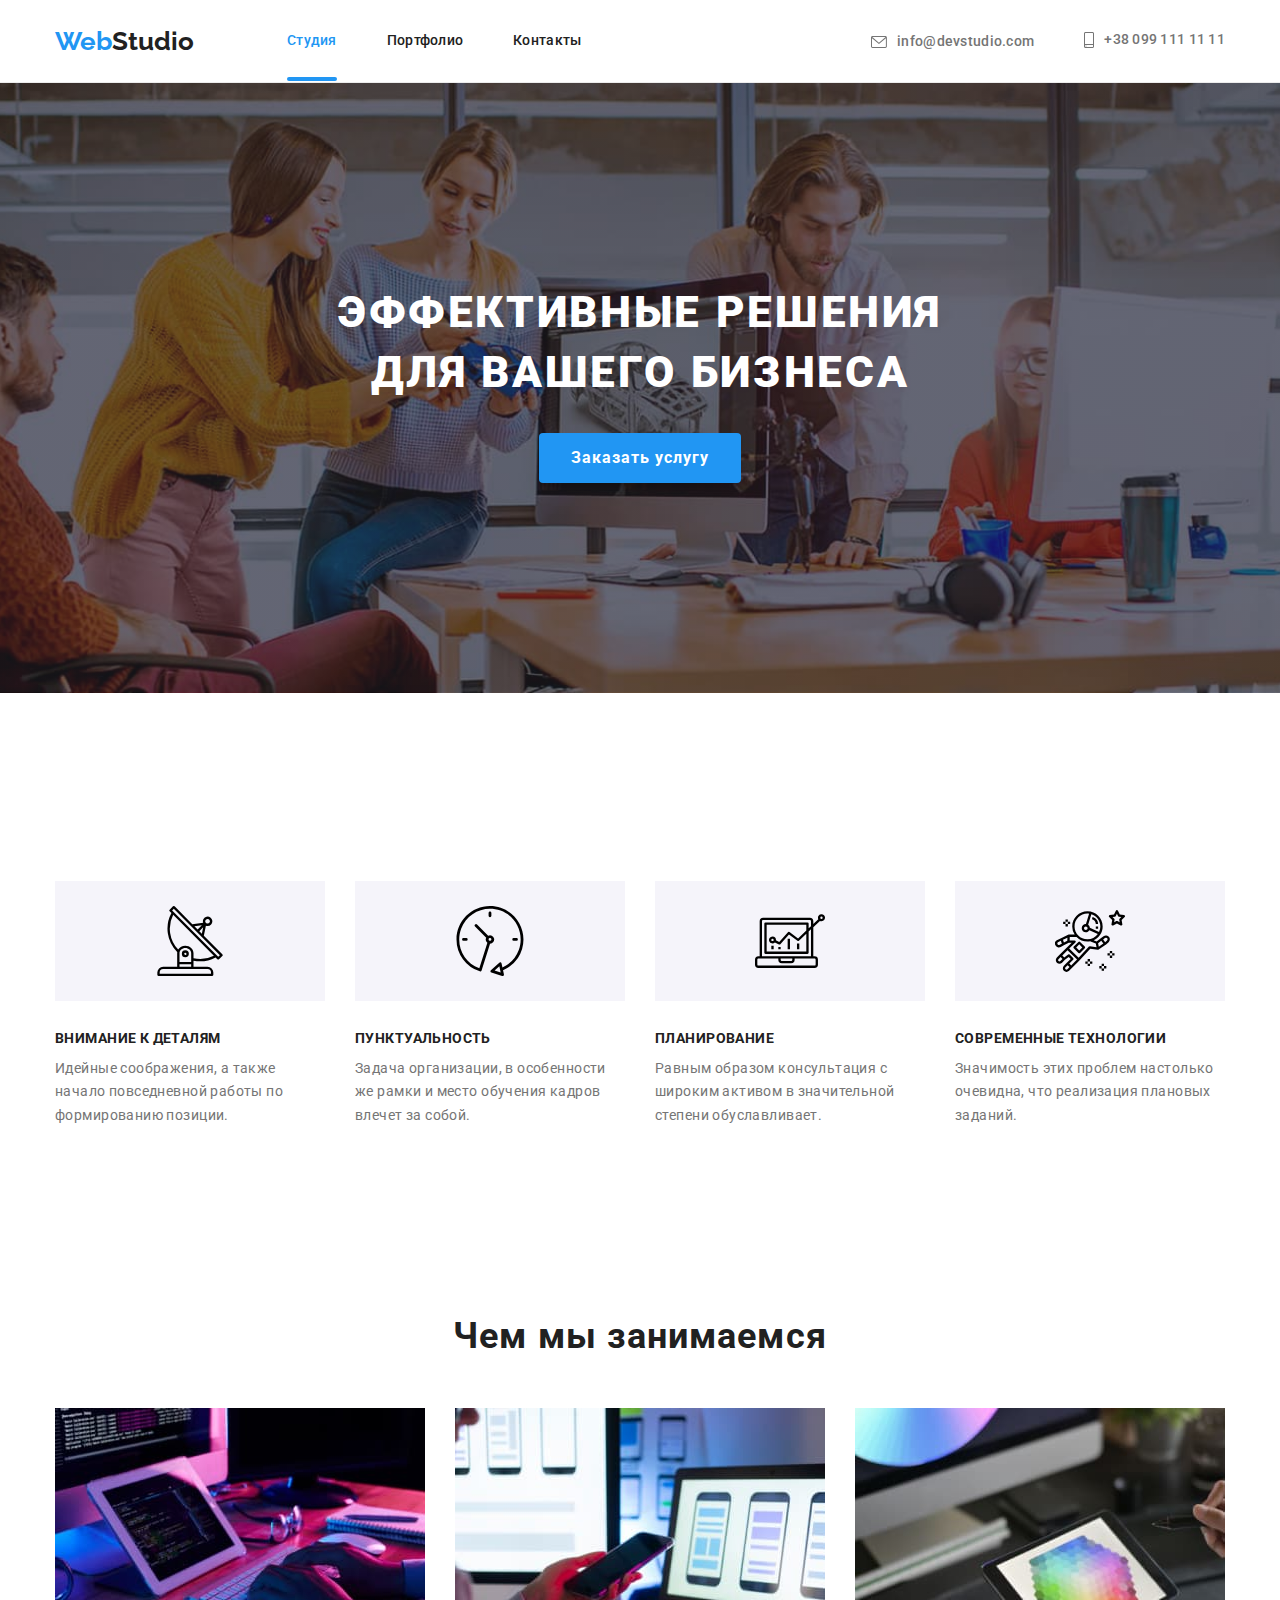
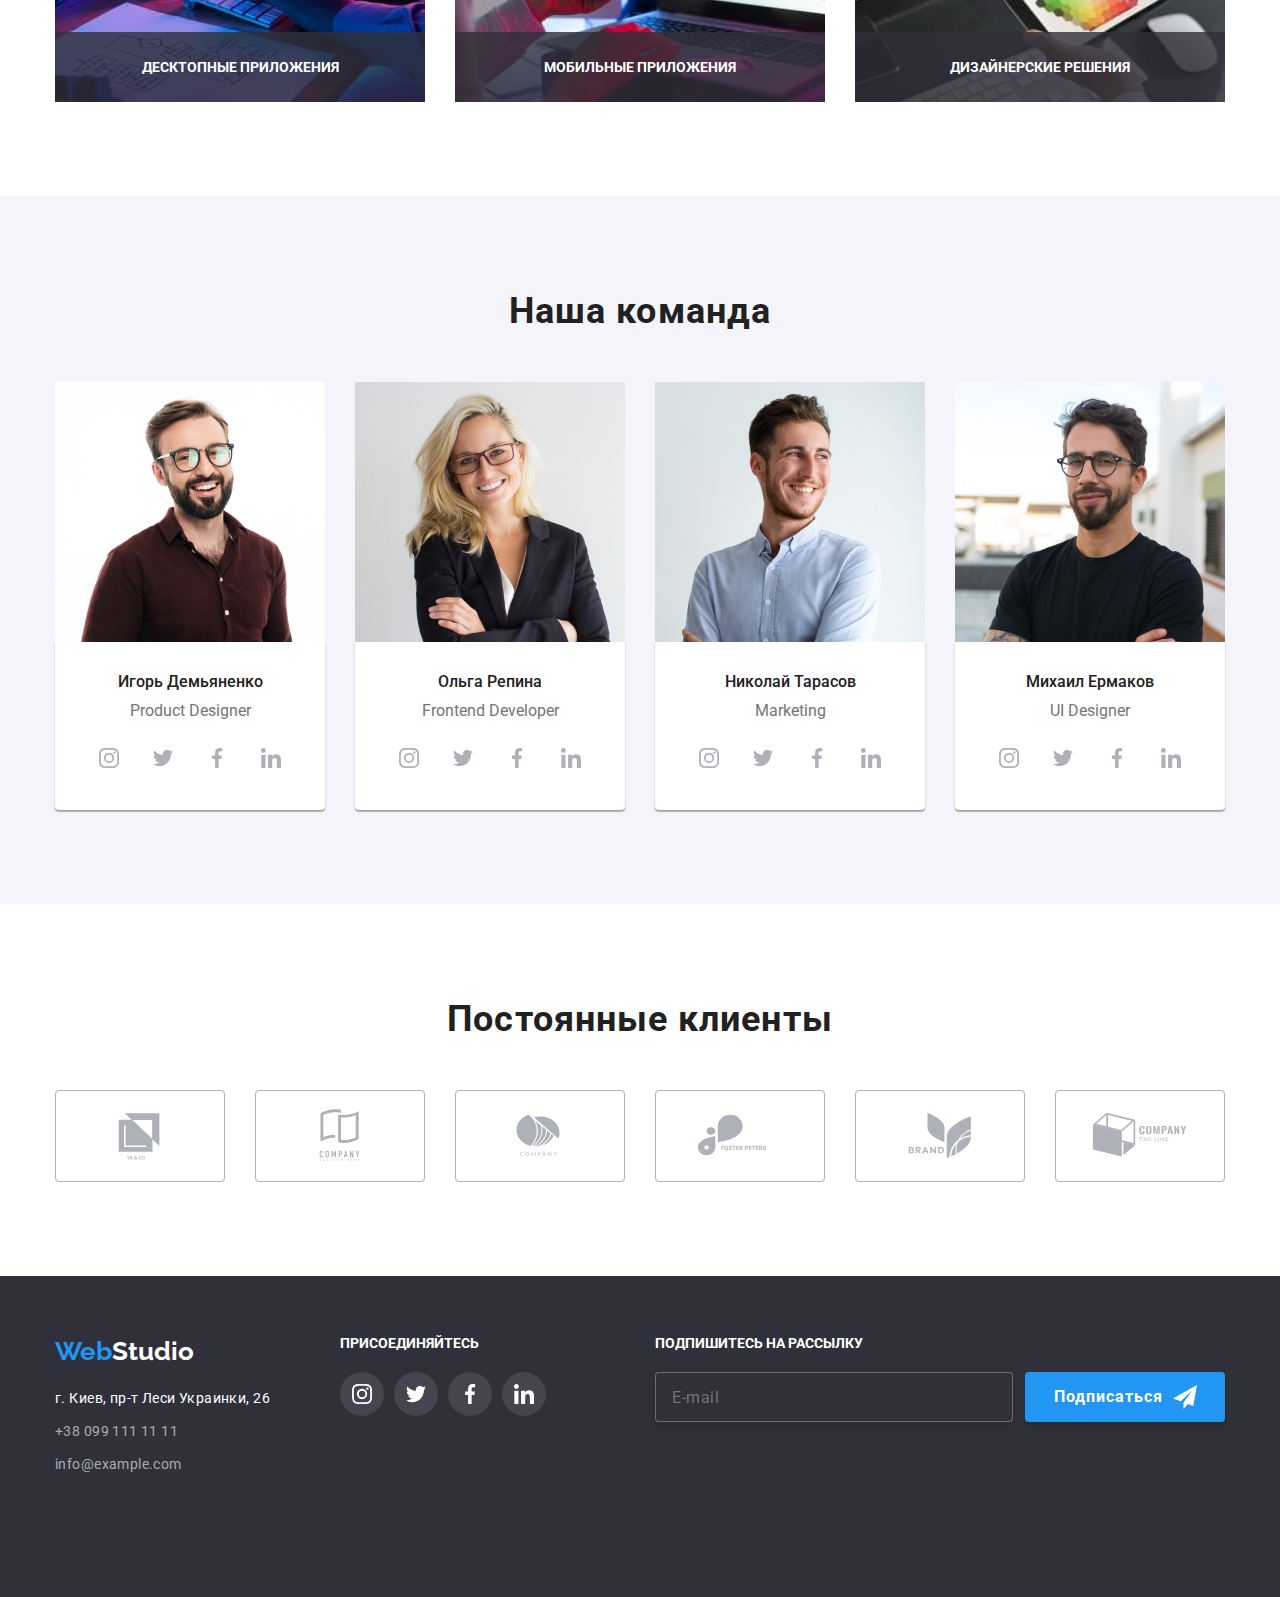
==== commit f598de0b: "попытка номер 10)" ====
--- a/index.html
+++ b/index.html
@@ -265,9 +265,9 @@
           <ul class="team">
             <li class="team__item">
               <picture>
+                <source media="(min-width: 1200px)" srcset="./images/designer_lg.jpg 1x, ./images/designer_lg@2x.jpg 2x" type="image/jpg">
+                <source media="(min-width: 768px)" srcset="./images/designer_md.jpg 1x, ./images/designer_md@2x.jpg 2x" type="image/jpg">
                 <source media="(max-width: 767px)" srcset="./images/designer_sm.jpg 1x, ./images/designer_sm@2x.jpg 2x" type="image/jpg">
-                <source media="(min-width: 768px)" srcset="./images/designer_md.jpg 1x, ./images/designer_md@2x.jpg 2x" type="image/jpg">
-                <source media="(min-width: 1200px)" srcset="./images/designer_lg.jpg 1x, ./images/designer_lg@2x.jpg 2x" type="image/jpg">
                 <img src="./images/designer_sm.jpg" alt="Дезайнер продукта" />
               </picture>
               <div class="team__group">
@@ -312,9 +312,9 @@
             </li>
             <li class="team__item">
               <picture>
+                <source media="(min-width: 1200px)" srcset="./images/developer_lg.jpg 1x, ./images/developer_lg@2x.jpg 2x" type="image/jpg">
+                <source media="(min-width: 768px)" srcset="./images/developer_md.jpg 1x, ./images/developer_md@2x.jpg 2x" type="image/jpg">
                 <source media="(max-width: 767px)" srcset="./images/developer_sm.jpg 1x, ./images/developer_sm@2x.jpg 2x" type="image/jpg">
-                <source media="(min-width: 768px)" srcset="./images/developer_md.jpg 1x, ./images/developer_md@2x.jpg 2x" type="image/jpg">
-                <source media="(min-width: 1200px)" srcset="./images/developer_lg.jpg 1x, ./images/developer_lg@2x.jpg 2x" type="image/jpg">
                 <img src="./images/developer_sm.jpg" alt="Разработчик" />
               </picture>
               
@@ -355,9 +355,9 @@
             </li>
             <li class="team__item">
               <picture>
-                <source media="(max-width: 767px)" srcset="./images/marketing_sm.jpg 1x, ./images/marketing_sm@2x.jpg 2x" type="image/jpg">
-                <source media="(min-width: 768px)" srcset="./images/marketing_md.jpg 1x, ./images/marketing_md@2x.jpg 2x" type="image/jpg">
-                <source media="(min-width: 1200px)" srcset="./images/marketing_lg.jpg 1x, ./images/marketing_lg@2x.jpg 2x" type="image/jpg">
+               <source media="(min-width: 1200px)" srcset="./images/marketing_lg.jpg 1x, ./images/marketing_lg@2x.jpg 2x" type="image/jpg">
+               <source media="(min-width: 768px)" srcset="./images/marketing_md.jpg 1x, ./images/marketing_md@2x.jpg 2x" type="image/jpg">
+               <source media="(max-width: 767px)" srcset="./images/marketing_sm.jpg 1x, ./images/marketing_sm@2x.jpg 2x" type="image/jpg">
                 <img src="./images/marketing_sm.jpg" alt="Маркетолог"/>
               </picture>
               
@@ -398,9 +398,9 @@
             </li>
             <li class="team__item">
               <picture>
+                <source media="(min-width: 1200px)" srcset="./images/ui_lg.jpg 1x, ./images/ui_lg@2x.jpg 2x" type="image/jpg">
+                <source media="(min-width: 768px)" srcset="./images/ui_md.jpg 1x, ./images/ui_md@2x.jpg 2x" type="image/jpg">
                 <source media="(max-width: 767px)" srcset="./images/ui_sm.jpg 1x, ./images/ui_sm@2x.jpg 2x" type="image/jpg">
-                <source media="(min-width: 768px)" srcset="./images/ui_md.jpg 1x, ./images/ui_md@2x.jpg 2x" type="image/jpg">
-                <source media="(min-width: 1200px)" srcset="./images/ui_lg.jpg 1x, ./images/ui_lg@2x.jpg 2x" type="image/jpg">
                 <img src="./images/ui.jpg" alt="Дезайнер интерфейса" />
               </picture>
               
@@ -443,46 +443,46 @@
         </div>
       </section>
       <section class="section clients">
-        <div class="container">
-          <h2 class="clients__title title-h2">Постоянные клиенты</h2>
+        <div class="container customers__container">
+          <h2 class="clients__section-title">Постоянные клиенты</h2>
           <ul class="clients__list list">
             <li class="clients__item">
-              <a class="clients__link" href="">
+              <a href="http://google.com" alt="YA&CO" class="clients__link">
                 <svg class="clients__icon" width="106" height="60">
                   <use href="./images/icons/sprite.svg#icon-Logo1"></use>
                 </svg>
               </a>
             </li>
             <li class="clients__item">
-              <a class="clients__link" href="">
+              <a href="http://google.com" alt="Tegline here" class="clients__link">
                 <svg class="clients__icon" width="106" height="60">
                   <use href="./images/icons/sprite.svg#icon-Logo2"></use>
                 </svg>
               </a>
             </li>
             <li class="clients__item">
-              <a class="clients__link" href="">
+              <a href="http://google.com" alt="Company" class="clients__link">
                 <svg class="clients__icon" width="106" height="60">
                   <use href="./images/icons/sprite.svg#icon-Logo3"></use>
                 </svg>
               </a>
             </li>
             <li class="clients__item">
-              <a class="clients__link" href="">
+              <a href="http://google.com" alt="Foster Peters" class="clients__link">
                 <svg class="clients__icon" width="106" height="60">
                   <use href="./images/icons/sprite.svg#icon-Logo4"></use>
                 </svg>
               </a>
             </li>
             <li class="clients__item">
-              <a class="clients__link" href="">
-                <svg class="clients__icon" width="106" height="60">
+              <a href="http://google.com" alt="Brand" class="clients__link">
+                <svg class="clients__icon">
                   <use href="./images/icons/sprite.svg#icon-Logo5"></use>
                 </svg>
               </a>
             </li>
             <li class="clients__item">
-              <a class="clients__link" href="">
+              <a href="http://google.com" alt="Tagline" class="clients__link">
                 <svg class="clients__icon" width="106" height="60">
                   <use href="./images/icons/sprite.svg#icon-Logo6"></use>
                 </svg>
--- a/css/main.min.css
+++ b/css/main.min.css
@@ -1,2 +1,2 @@
-:root{--primary-bg-color: #2f303a;--primary-text-color: #212121;--title-text-color: #757575;--accent-color: #2196f3;--btn-hover: #188ce8;--spec-color: #fff;--fh-bg-color: #2f303a;--color-footer: rgba(255, 255, 255, 0.6);--bg-color-button: #f5f4fa;--border-bottom: #ececec;--border-card: #eeeeee;--border: #afb1b8;--color-social-network-bg: rgba(255, 255, 255, 0.1);--duration: 250ms;--time-function: cubic-bezier(0.4, 0, 0.2, 1)}h1,h2,h3,h4,h5,h6,p,ul{margin-top:0;margin-bottom:0}ul{padding-left:0;list-style:none}.body .button{cursor:pointer;border:none}a{text-decoration:none}html{-webkit-box-sizing:border-box;box-sizing:border-box}*,*::before,*::after{margin:0;padding:0;-webkit-box-sizing:border-box;box-sizing:border-box}img{display:block;max-width:100%;height:auto}.body{font-family:Roboto, sans-serif;font-style:normal;font-weight:400;color:#757575}.container{margin-left:auto;margin-right:auto;padding-left:15px;padding-right:15px}@media screen and (min-width: 480px){.container{width:480px}}@media screen and (min-width: 768px){.container{width:768px}}@media screen and (min-width: 1200px){.container{width:1200px}}.section{padding-top:60px;padding-bottom:60px}@media screen and (min-width: 1200px){.section{padding-top:94px;padding-bottom:94px}}.list,.main .company-list,.task-list,.company-title,.clients-title,.gallery{list-style-type:none;margin:0;padding:0}.title-h2{font-weight:700;font-size:28px;line-height:1.16;text-align:center;letter-spacing:0.03em;color:#212121}@media screen and (max-width: 1199px){.title-h2{margin-bottom:30px}}@media screen and (min-width: 1200px){.title-h2{margin-bottom:50px}}@media screen and (min-width: 1200px){.title-h2{font-size:36px}}.section__title{color:var(--primary-text-color)}@media screen and (max-width: 1199.98px){.section__title{font-weight:700;font-size:28px;line-height:1.43;margin-bottom:30px;text-align:center;letter-spacing:0.03em}}@media screen and (min-width: 1200px){.section__title{margin-bottom:50px;font-weight:700;font-size:36px;line-height:1.17;text-align:center;letter-spacing:0.03em}}.logo{font-family:'Raleway', sans-serif;font-weight:700;font-size:26px;line-height:1.19;color:var(--accent-color);margin-right:93px;position:relative}.logo--position{margin-left:auto;margin-right:auto}.logo__dark--head{color:var(--primary-text-color)}.logo-color{color:#2196f3}.logo-color2{color:#fff}@media screen and (max-width: 767.98px){.logo--pad{padding:16px}}.button{font-weight:700;font-size:16px;font-family:inherit;line-height:1.87;letter-spacing:0.06em;color:#fff;background-color:#2196f3;-webkit-box-shadow:0px 4px 4px rgba(0,0,0,0.15);box-shadow:0px 4px 4px rgba(0,0,0,0.15);border-radius:4px;-webkit-transition:background-color 250ms cubic-bezier(0.4, 0, 0.2, 1);transition:background-color 250ms cubic-bezier(0.4, 0, 0.2, 1)}.button:hover,.button:focus{background-color:#188ce8}.button-hero{display:block;margin:0 auto;padding:10px 32px}.footer_button{position:relative}.button-footer{display:-webkit-box;display:-ms-flexbox;display:flex;padding:10px 62px 10px 29px;margin-left:12px}@media screen and (max-width: 1199.98px){.button-footer{margin-left:0}}.button-footer-icon{position:absolute;fill:white;top:13px;right:28px}.button-modal{display:block;margin:0 auto;padding:10px 55px}.header__container{display:-webkit-box;display:-ms-flexbox;display:flex;-webkit-box-align:center;-ms-flex-align:center;align-items:center}.navigation__list{display:-webkit-box;display:-ms-flexbox;display:flex}@media screen and (max-width: 767.98px){.navigation__list{visibility:hidden;opacity:0;display:none}}.navigation__item:not(:last-child){margin-right:50px}.navigation__link{display:block;padding-top:32px;padding-bottom:32px;font-weight:500;font-size:14px;line-height:1.14;letter-spacing:0.02em;color:var(--primary-text-color);-webkit-transition:color 250ms cubic-bezier(0.4, 0, 0.2, 1);transition:color 250ms cubic-bezier(0.4, 0, 0.2, 1)}.navigation__link:hover,.navigation__link:focus{color:var(--accent-color)}.header{border-bottom:1px solid var(--border-bottom)}.navigation__link--current{color:var(--accent-color)}@media screen and (max-width: 767.98px){.contacts__list{visibility:hidden;opacity:0;display:none}}@media screen and (min-width: 768px) and (max-width: 1199.98px){.contacts__list{display:-webkit-box;display:-ms-flexbox;display:flex;-webkit-box-orient:vertical;-webkit-box-direction:normal;-ms-flex-direction:column;flex-direction:column;margin-left:auto}}@media screen and (min-width: 1200px){.contacts__list{display:-webkit-box;display:-ms-flexbox;display:flex;margin-left:auto;-webkit-box-align:baseline;-ms-flex-align:baseline;align-items:baseline}}@media screen and (min-width: 1200px){.contacts__list .contacts__item+.contacts__item{margin-left:50px}}.header__email{display:-webkit-box;display:-ms-flexbox;display:flex;padding-top:32px;padding-bottom:32px;font-weight:500;font-size:14px;line-height:1.14;letter-spacing:0.02em;color:var(--title-text-color);-webkit-box-align:center;-ms-flex-align:center;align-items:center;-webkit-transition:color 250ms cubic-bezier(0.4, 0, 0.2, 1);transition:color 250ms cubic-bezier(0.4, 0, 0.2, 1)}@media screen and (min-width: 768px) and (max-width: 1199.98px){.header__email{margin-bottom:10px;padding-top:0;padding-bottom:0}}.header__email:hover,.header__email:focus{color:var(--accent-color)}.header__email:hover .icon-mail,.header__email:focus .icon-mail{fill:var(--accent-color)}.header__phone{display:-webkit-box;display:-ms-flexbox;display:flex;padding-top:32px;padding-bottom:32px;font-weight:500;font-size:14px;line-height:1.14;letter-spacing:0.02em;color:var(--title-text-color);-webkit-box-align:center;-ms-flex-align:center;align-items:center;-webkit-transition:color 250ms cubic-bezier(0.4, 0, 0.2, 1);transition:color 250ms cubic-bezier(0.4, 0, 0.2, 1)}@media screen and (min-width: 768px) and (max-width: 1199.98px){.header__phone{padding-top:0;padding-bottom:0}}.header__phone:hover,.header__phone:focus{color:var(--accent-color)}.header__phone:hover .icon-phone,.header__phone:focus .icon-phone{fill:var(--accent-color)}.icon-mail{width:16px;height:12px;margin-right:10px;fill:var(--title-text-color);-webkit-transition:fill 250ms cubic-bezier(0.4, 0, 0.2, 1);transition:fill 250ms cubic-bezier(0.4, 0, 0.2, 1)}.icon-phone{width:10px;height:16px;margin-right:10px;fill:var(--title-text-color);-webkit-transition:fill 250ms cubic-bezier(0.4, 0, 0.2, 1);transition:fill 250ms cubic-bezier(0.4, 0, 0.2, 1)}.link{position:relative}.navigation__link--current::after{position:absolute;width:100%;height:4px;left:0px;bottom:0;content:' ';background:var(--accent-color);border-radius:2px;opacity:1}.btn-menu{position:absolute;display:-webkit-inline-box;display:-ms-inline-flexbox;display:inline-flex;margin:0;right:0;top:10px;border:none;background-color:transparent;cursor:pointer;width:40px;height:40px;padding:0;z-index:10}@media screen and (min-width: 768px){.btn-menu{display:none}}.btn-menu .icon-open{opacity:1}.btn-menu.is-open .icon-open{opacity:0}.btn-menu .icon-close{opacity:0}.btn-menu.is-open .icon-close{opacity:1}.mobile-menu{position:fixed;top:0;left:0;-webkit-transform:translateX(100%);transform:translateX(100%);background-color:#fff;width:100%;height:100%;padding:48px 40px;-webkit-transition:-webkit-transform 400ms ease-in;transition:-webkit-transform 400ms ease-in;transition:transform 400ms ease-in;transition:transform 400ms ease-in, -webkit-transform 400ms ease-in}.mobile-menu.is-open{-webkit-transform:translateX(0);transform:translateX(0)}.mobile-menu-contacts{margin-top:180px;margin-bottom:64px}.mobile-menu-list{display:-webkit-box;display:-ms-flexbox;display:flex;-ms-flex-wrap:wrap;flex-wrap:wrap;gap:10px}.mobile-menu-link{font-weight:500;font-size:18px;line-height:1.22;letter-spacing:0.02em;color:#2196f3}.mobile-menu-item:not(:last-child) .mobile-menu-link{padding-right:10px;border-right:1px solid rgba(33,33,33,0.2)}.mobile-menu-item{margin-right:10px;margin-bottom:32px}.mobile-menu-item:last-child{margin-right:0}.mobile-menu-nav{font-weight:500;font-size:40px;line-height:1.17;letter-spacing:0.02em;color:#212121}.mobile-menu-nav-item{padding-bottom:32px}.mobile-menu-nav-item:last-child{padding-bottom:0}.mobile-menu-font{font-weight:500;font-size:24px;line-height:1.17;letter-spacing:0.02em;color:#757575}.mobile-menu-item:first-child .mobile-menu-font{font-size:24px;color:#2196f3}@media screen and (min-width: 480px){.mobile-menu-item:first-child .mobile-menu-font{font-size:34px}}.mobile-menu-nav-link.current{color:#188ce8}.mobile-menu-nav-link{font-weight:500;font-size:40px;line-height:47px;letter-spacing:0.02em;color:#212121}.mobile-menu-nav-link:hover,.mobile-menu-nav-link:focus{color:#2196f3}.mobile-menu-icon:hover,.mobile-menu-icon:focus{fill:#2196f3}.hero{background-color:#2f303a;padding-top:118px;padding-bottom:118px}@media screen and (min-width: 1200px){.hero{padding-top:200px;padding-bottom:210px}}.hero__title{font-weight:900;font-size:26px;line-height:1.61;text-align:center;letter-spacing:0.06em;text-transform:uppercase;color:#fff;margin-top:0;margin-bottom:30px}@media screen and (min-width: 1200px){.hero__title{font-size:44px;line-height:1.36}}.feature{list-style-type:none;padding-top:60px;padding-bottom:60px}@media screen and (min-width: 1200px){.feature{padding-top:94px;padding-bottom:94px}}@media screen and (min-width: 768px){.feature{display:-webkit-box;display:-ms-flexbox;display:flex;-ms-flex-wrap:wrap;flex-wrap:wrap;margin-right:-30px}}@media screen and (max-width: 767px){.feature__item{max-width:450px}.feature__item__item:not(:last-child){margin-bottom:30px}}.feature__item__item:not(:last-child){margin-bottom:30px}@media screen and (min-width: 768px) and (max-width: 1199px){.feature__item{width:calc((100% - 4 * 15px) / 2);margin-bottom:30px;margin-right:30px}}@media screen and (min-width: 1200px){.feature__item{width:270px}}@media screen and (min-width: 1200px){.feature__item:not(:last-child){margin-right:30px}}.feature__background{display:-webkit-box;display:-ms-flexbox;display:flex;-webkit-box-pack:center;-ms-flex-pack:center;justify-content:center;-webkit-box-align:center;-ms-flex-align:center;align-items:center;width:100%;height:120px;margin-bottom:30px;background-color:#f5f4fa}.feature__title{margin:0;font-weight:700;font-size:14px;line-height:1.14;letter-spacing:0.03em;text-transform:uppercase;color:#212121}@media screen and (max-width: 767px){.feature__title{text-align:center}}.feature__text{margin-top:10px;margin-bottom:0;font-size:14px;line-height:1.71;letter-spacing:0.03em}.overlay{background-image:-webkit-gradient(linear, left bottom, left top, from(rgba(47,48,58,0.4)), to(rgba(47,48,58,0.4))),url(../images/img_overlay.jpg);background-image:linear-gradient(to top, rgba(47,48,58,0.4), rgba(47,48,58,0.4)),url(../images/img_overlay.jpg);max-width:1600px;margin-left:auto;margin-right:auto;background-position:center;background-size:cover;background-repeat:no-repeat}@media screen and (-webkit-min-device-pixel-ratio: 2), screen and (min-resolution: 2dppx){.overlay{background-image:-webkit-gradient(linear, left bottom, left top, from(rgba(47,48,58,0.4)), to(rgba(47,48,58,0.4))),url(../images/img_overlay@2x.jpg);background-image:linear-gradient(to top, rgba(47,48,58,0.4), rgba(47,48,58,0.4)),url(../images/img_overlay@2x.jpg)}}@media screen and (max-width: 767px){.overlay{background-image:-webkit-gradient(linear, left bottom, left top, from(rgba(47,48,58,0.4)), to(rgba(47,48,58,0.4))),url(../images/img_overlay_mobile.jpg);background-image:linear-gradient(to top, rgba(47,48,58,0.4), rgba(47,48,58,0.4)),url(../images/img_overlay_mobile.jpg)}}@media screen and (max-width: 767px) and (-webkit-min-device-pixel-ratio: 2), screen and (max-width: 767px) and (min-resolution: 2dppx){.overlay{background-image:-webkit-gradient(linear, left bottom, left top, from(rgba(47,48,58,0.4)), to(rgba(47,48,58,0.4))),url(../images/img_overlay_mobile@2x.jpg);background-image:linear-gradient(to top, rgba(47,48,58,0.4), rgba(47,48,58,0.4)),url(../images/img_overlay_mobile@2x.jpg)}}@media screen and (min-width: 768px) and (max-width: 1199px){.overlay{background-image:-webkit-gradient(linear, left bottom, left top, from(rgba(47,48,58,0.4)), to(rgba(47,48,58,0.4))),url(../images/img_overlay_tablet.jpg);background-image:linear-gradient(to top, rgba(47,48,58,0.4), rgba(47,48,58,0.4)),url(../images/img_overlay_tablet.jpg)}}@media screen and (min-width: 768px) and (max-width: 1199px) and (-webkit-min-device-pixel-ratio: 2), screen and (min-width: 768px) and (max-width: 1199px) and (min-resolution: 2dppx){.overlay{background-image:-webkit-gradient(linear, left bottom, left top, from(rgba(47,48,58,0.4)), to(rgba(47,48,58,0.4))),url(../images/img_overlay_tablet@2x.jpg);background-image:linear-gradient(to top, rgba(47,48,58,0.4), rgba(47,48,58,0.4)),url(../images/img_overlay_tablet@2x.jpg)}}.backdrop{position:fixed;top:0;left:0;width:100%;height:100%;z-index:10;background-color:rgba(0,0,0,0.2);overflow-y:scroll;-webkit-transition:opacity 250ms cubic-bezier(0.4, 0, 0.2, 1),visibility 250ms cubic-bezier(0.4, 0, 0.2, 1);transition:opacity 250ms cubic-bezier(0.4, 0, 0.2, 1),visibility 250ms cubic-bezier(0.4, 0, 0.2, 1)}.backdrop.is-hidden{visibility:hidden;opacity:0;pointer-events:none}.modal-backdrop.is-hidden .modal{opacity:0;-webkit-transform:translate(-50%, -50%) scale(1.5);transform:translate(-50%, -50%) scale(1.5)}.modal{position:absolute;top:50%;left:50%;-webkit-transform:translate(-50%, -50%);transform:translate(-50%, -50%);display:-webkit-box;display:-ms-flexbox;display:flex;-webkit-box-align:center;-ms-flex-align:center;align-items:center;-webkit-box-pack:center;-ms-flex-pack:center;justify-content:center;max-width:528px;padding:40px;background-color:#fff;-webkit-box-shadow:0px 1px 3px rgba(0,0,0,0.12),0px 1px 1px rgba(0,0,0,0.14),0px 2px 1px rgba(0,0,0,0.2);box-shadow:0px 1px 3px rgba(0,0,0,0.12),0px 1px 1px rgba(0,0,0,0.14),0px 2px 1px rgba(0,0,0,0.2);border-radius:4px;opacity:1;-webkit-transform:translate(-50%, -50%) scale(1);transform:translate(-50%, -50%) scale(1);-webkit-transition:opacity 250ms cubic-bezier(0.4, 0, 0.2, 1),-webkit-transform 250ms cubic-bezier(0.4, 0, 0.2, 1);transition:opacity 250ms cubic-bezier(0.4, 0, 0.2, 1),-webkit-transform 250ms cubic-bezier(0.4, 0, 0.2, 1);transition:transform 250ms cubic-bezier(0.4, 0, 0.2, 1),opacity 250ms cubic-bezier(0.4, 0, 0.2, 1);transition:transform 250ms cubic-bezier(0.4, 0, 0.2, 1),opacity 250ms cubic-bezier(0.4, 0, 0.2, 1),-webkit-transform 250ms cubic-bezier(0.4, 0, 0.2, 1)}@media screen and (min-width: 480px) and (max-width: 1199px){.modal{width:450px}}.close-button{position:absolute;top:8px;right:8px;display:-webkit-box;display:-ms-flexbox;display:flex;-webkit-box-pack:center;-ms-flex-pack:center;justify-content:center;-webkit-box-align:center;-ms-flex-align:center;align-items:center;padding:0;margin:0;width:30px;height:30px;background-color:#fff;border:1px solid rgba(0,0,0,0.1);border-radius:50%;cursor:pointer;-webkit-transition:250ms cubic-bezier(0.4, 0, 0.2, 1);transition:250ms cubic-bezier(0.4, 0, 0.2, 1)}.close-button__icon{fill:currentColor}.close-button:hover,.close-button:focus{color:#2196f3}.order-form__title{display:-webkit-box;display:-ms-flexbox;display:flex;-webkit-box-pack:center;-ms-flex-pack:center;justify-content:center;margin-bottom:12px;font-weight:700;font-size:20px;line-height:1.15;color:#212121}@media screen and (max-width: 1199px){.order-form__title{font-size:20px;line-height:1.5;text-align:center;letter-spacing:0.03em}}.order-form__field{display:block;margin-bottom:10px;text-align:left}.order-form__label,.order-form__comments__label,.order-form__comments__text{display:inline-block;margin-bottom:4px;font-size:12px;line-height:1.17;letter-spacing:0.01em}@media screen and (max-width: 1199px){.order-form__label,.order-form__comments__label,.order-form__comments__text{letter-spacing:0.03em}}.order-form__input-container{position:relative;display:block}.order-form__input{display:-webkit-box;display:-ms-flexbox;display:flex;width:100%;height:40px;padding:12px 16px;padding-left:42px;line-height:1.14;letter-spacing:0.01em;color:#757575;border:1px solid rgba(33,33,33,0.2);border-radius:4px;-webkit-transition:border-color 250ms cubic-bezier(0.4, 0, 0.2, 1);transition:border-color 250ms cubic-bezier(0.4, 0, 0.2, 1)}.order-form__icon{position:absolute;top:50%;left:13px;color:#212121;fill:currentColor;-webkit-transform:translateY(-50%);transform:translateY(-50%);-webkit-transition:color 250ms cubic-bezier(0.4, 0, 0.2, 1);transition:color 250ms cubic-bezier(0.4, 0, 0.2, 1)}.order-form__field:focus-within .order-form__input,.order-form__field:focus-within .order-form__comments__text{outline:0;border-color:#2196f3}.order-form__field:focus-within .order-form__icon{color:#2196f3}.order-form__comments{margin-bottom:20px}.order-form__comments__text{display:-webkit-box;display:-ms-flexbox;display:flex;width:100%;height:120px;padding:12px 16px;resize:none;color:#757575;border:1px solid rgba(33,33,33,0.2);border-radius:4px;-webkit-transition:border-color 250ms cubic-bezier(0.4, 0, 0.2, 1);transition:border-color 250ms cubic-bezier(0.4, 0, 0.2, 1)}.order-form__comments::-webkit-input-placeholder{color:rgba(117,117,117,0.5)}.order-form__comments:-ms-input-placeholder{color:rgba(117,117,117,0.5)}.order-form__comments::-ms-input-placeholder{color:rgba(117,117,117,0.5)}.order-form__comments::placeholder{color:rgba(117,117,117,0.5)}.checkbox{display:-webkit-box;display:-ms-flexbox;display:flex;-webkit-box-pack:center;-ms-flex-pack:center;justify-content:center;-webkit-box-align:center;-ms-flex-align:center;align-items:center;margin-bottom:30px;width:100%}.checkbox__container{position:relative;display:block;width:16px;height:15px;margin-right:8px;cursor:pointer}.checkbox__icon-checked{position:absolute;top:0;left:0;width:16px;height:15px;-webkit-transform:scale(0.2);transform:scale(0.2);opacity:0;-webkit-transition:opacity 250ms cubic-bezier(0.4, 0, 0.2, 1),-webkit-transform 250ms cubic-bezier(0.4, 0, 0.2, 1);transition:opacity 250ms cubic-bezier(0.4, 0, 0.2, 1),-webkit-transform 250ms cubic-bezier(0.4, 0, 0.2, 1);transition:transform 250ms cubic-bezier(0.4, 0, 0.2, 1),opacity 250ms cubic-bezier(0.4, 0, 0.2, 1);transition:transform 250ms cubic-bezier(0.4, 0, 0.2, 1),opacity 250ms cubic-bezier(0.4, 0, 0.2, 1),-webkit-transform 250ms cubic-bezier(0.4, 0, 0.2, 1)}.checkbox__icon-unchecked{position:absolute;top:0;left:0;display:block;width:16px;height:15px;border:2px solid #757575;border-radius:2px;-webkit-transition:border-color 250ms cubic-bezier(0.4, 0, 0.2, 1),border-color 250ms cubic-bezier(0.4, 0, 0.2, 1);transition:border-color 250ms cubic-bezier(0.4, 0, 0.2, 1),border-color 250ms cubic-bezier(0.4, 0, 0.2, 1)}.checkbox__label{cursor:pointer;font-size:14px;line-height:1.71;letter-spacing:0.03em;color:#757575}@media screen and (max-width: 1199px){.checkbox__label{display:-webkit-box;display:-ms-flexbox;display:flex;-ms-flex-line-pack:center;align-content:center;-webkit-box-orient:vertical;-webkit-box-direction:normal;-ms-flex-direction:column;flex-direction:column;-webkit-box-align:start;-ms-flex-align:start;align-items:flex-start;margin-left:5px}}.checkbox__link{color:#2196f3;-webkit-text-decoration-line:underline;text-decoration-line:underline}.checkbox__input{position:absolute;white-space:nowrap;width:1px;height:1px;overflow:hidden;border:0;padding:0;clip:rect(0 0 0 0);-webkit-clip-path:inset(50%);clip-path:inset(50%);margin:-1px}.checkbox__input:checked+.checkbox__icon-checked{-webkit-transform:scale(1);transform:scale(1);opacity:1}.checkbox__input:checked ~ .checkbox__icon-unchecked{border-color:#2196f3}.checkbox__input:focus ~ .checkbox__icon-unchecked,.checkbox__input:hover ~ .checkbox__icon-unchecked{border-color:#2196f3}.checkbox__input:focus:checked ~ .checkbox__icon-unchecked,.checkbox__input:hover:checked ~ .checkbox__icon-unchecked{border-color:#2196f3}@media screen and (min-width: 480px){.team{display:block}}@media screen and (min-width: 768px){.team{display:-webkit-box;display:-ms-flexbox;display:flex;-ms-flex-wrap:wrap;flex-wrap:wrap;-webkit-box-pack:center;-ms-flex-pack:center;justify-content:center}}@media screen and (min-width: 1200px){.team{display:-webkit-box;display:-ms-flexbox;display:flex;-ms-flex-wrap:wrap;flex-wrap:wrap}}.section--bgr{background-color:var(--bg-color-button)}.team__item{text-align:center}@media screen and (min-width: 480px){.team__item{margin-bottom:30px}}@media screen and (min-width: 768px){.team__item{margin-bottom:30px;text-align:center}.team__item:nth-child(odd){margin-right:30px}.team__item:nth-last-child(-n+2){margin-bottom:0}}@media screen and (min-width: 1200px){.team__item{width:270px;text-align:center}.team__item:not(:last-child){margin-right:30px}.team__item:nth-child(4n){margin-right:0}.team__item:nth-last-child(-n+4){margin-bottom:0}}.team__item .team__title{margin-bottom:10px;font-weight:500;font-size:16px;line-height:1.19;color:var(--primary-text-color)}.team__item .team__text{font-weight:400;font-size:16px;line-height:1.19}.team__item .team__group{padding-top:30px;padding-bottom:30px;background-color:var(--spec-color);border-radius:0 0 4px 4px;-webkit-box-shadow:0px 1px 3px rgba(0,0,0,0.12),0px 1px 1px rgba(0,0,0,0.14),0px 2px 1px rgba(0,0,0,0.2);box-shadow:0px 1px 3px rgba(0,0,0,0.12),0px 1px 1px rgba(0,0,0,0.14),0px 2px 1px rgba(0,0,0,0.2)}.team__item .social{display:-webkit-box;display:-ms-flexbox;display:flex;margin-top:16px;-webkit-box-pack:center;-ms-flex-pack:center;justify-content:center}.team__item .social__item:not(:last-child){margin-right:10px}.team__item .social__link{display:-webkit-box;display:-ms-flexbox;display:flex;width:44px;height:44px;-webkit-box-align:center;-ms-flex-align:center;align-items:center;-webkit-box-pack:center;-ms-flex-pack:center;justify-content:center;-webkit-transition:background-color 250ms cubic-bezier(0.4, 0, 0.2, 1);transition:background-color 250ms cubic-bezier(0.4, 0, 0.2, 1);border-radius:50%}.team__item .social__link:hover,.team__item .social__link:focus{background-color:var(--accent-color)}.team__item .social__link:hover .social__icon,.team__item .social__link:focus .social__icon{fill:var(--spec-color)}.task{padding-top:0px}@media screen and (max-width: 1199px){.task{display:none}}.task__container{width:100%;height:70px;position:absolute;display:-webkit-box;display:-ms-flexbox;display:flex;-webkit-box-pack:center;-ms-flex-pack:center;justify-content:center;-webkit-box-align:center;-ms-flex-align:center;align-items:center;bottom:0px;left:0px;color:#fff;background-color:rgba(47,48,58,0.8)}.task__name{position:relative}.task__text{font-size:14px;font-weight:700}.task__list{display:-webkit-box;display:-ms-flexbox;display:flex;-webkit-box-pack:justify;-ms-flex-pack:justify;justify-content:space-between}.task__item:not(:last-child){margin-right:30px}.clients__list{display:-webkit-box;display:-ms-flexbox;display:flex;-webkit-box-pack:justify;-ms-flex-pack:justify;justify-content:space-between;-ms-flex-wrap:nowrap;flex-wrap:nowrap;-webkit-box-align:center;-ms-flex-align:center;align-items:center}@media screen and (max-width: 1199px){.clients__list{display:-webkit-box;display:-ms-flexbox;display:flex;-ms-flex-wrap:wrap;flex-wrap:wrap;-webkit-box-pack:center;-ms-flex-pack:center;justify-content:center;-webkit-box-align:center;-ms-flex-align:center;align-items:center}}.clients__item{border-radius:4px;border:1px solid #afb1b8;display:-webkit-box;display:-ms-flexbox;display:flex;-webkit-box-align:center;-ms-flex-align:center;align-items:center;-webkit-box-pack:center;-ms-flex-pack:center;justify-content:center;height:92px}@media screen and (max-width: 767px){.clients__item{-ms-flex-wrap:wrap;flex-wrap:wrap;width:calc((100% - 4 * 15px) / 2);margin-right:30px;margin-bottom:30px}.clients__item:nth-child(2n){margin-right:0}.clients__item:nth-last-child(-n+2){margin-bottom:0}}@media screen and (min-width: 768px) and (max-width: 1199px){.clients__item{-ms-flex-wrap:wrap;flex-wrap:wrap;width:calc((100% - 6 * 15px) / 3);margin-right:30px;margin-bottom:30px}.clients__item:nth-last-child(-n+3){margin-bottom:0}.clients__item:nth-child(3n+3){margin-right:0}}@media screen and (min-width: 1200px){.clients__item{width:170px}.clients__item:not(:last-child){margin-right:30px}}.clients__link{fill:#afb1b8;-webkit-transition:250ms cubic-bezier(0.4, 0, 0.2, 1);transition:250ms cubic-bezier(0.4, 0, 0.2, 1)}.clients__link:hover,.clients__link:focus{border:1px solid #2196f3;fill:#2196f3}.project__list{display:-webkit-box;display:-ms-flexbox;display:flex;-webkit-box-pack:center;-ms-flex-pack:center;justify-content:center;margin-bottom:56px}@media screen and (max-width: 767.98px){.project__list{display:-webkit-box;display:-ms-flexbox;display:flex;margin-bottom:40px;-ms-flex-wrap:wrap;flex-wrap:wrap;-webkit-box-pack:start;-ms-flex-pack:start;justify-content:flex-start}}.project__list .project__btn{font-family:Roboto, sans-serif;font-weight:500;font-size:16px;line-height:1.62;text-align:center;background-color:var(--bg-color-button);color:var(--primary-text-color);border:0;padding:6px 22px;border-radius:4px;min-width:73px;cursor:pointer;-webkit-transition:color 250ms cubic-bezier(0.4, 0, 0.2, 1),background-color 250ms cubic-bezier(0.4, 0, 0.2, 1),-webkit-box-shadow 250ms cubic-bezier(0.4, 0, 0.2, 1);transition:color 250ms cubic-bezier(0.4, 0, 0.2, 1),background-color 250ms cubic-bezier(0.4, 0, 0.2, 1),-webkit-box-shadow 250ms cubic-bezier(0.4, 0, 0.2, 1);transition:color 250ms cubic-bezier(0.4, 0, 0.2, 1),background-color 250ms cubic-bezier(0.4, 0, 0.2, 1),box-shadow 250ms cubic-bezier(0.4, 0, 0.2, 1);transition:color 250ms cubic-bezier(0.4, 0, 0.2, 1),background-color 250ms cubic-bezier(0.4, 0, 0.2, 1),box-shadow 250ms cubic-bezier(0.4, 0, 0.2, 1),-webkit-box-shadow 250ms cubic-bezier(0.4, 0, 0.2, 1)}.project__list .project__btn:hover,.project__list .project__btn:focus{color:var(--spec-color);background-color:var(--accent-color);-webkit-box-shadow:0px 3px 1px rgba(0,0,0,0.1),0px 1px 2px rgba(0,0,0,0.08),0px 2px 2px rgba(0,0,0,0.12);box-shadow:0px 3px 1px rgba(0,0,0,0.1),0px 1px 2px rgba(0,0,0,0.08),0px 2px 2px rgba(0,0,0,0.12)}@media screen and (min-width: 1200px){.project__list .project__btn-item:not(:last-child){margin-right:8px}}.project__btn-item{margin-right:8px}@media screen and (max-width: 767.98px){.project__btn-item{margin-bottom:15px}.project__btn-item:nth-last-child(-n+2){margin-bottom:0}}@media screen and (min-width: 768px){.project__btn-item:last-child{margin-right:0}}@media screen and (max-width: 767.98px){.project__list .project__btn-item:nth-child(2n+3){margin-right:0}}.project-group{display:-webkit-box;display:-ms-flexbox;display:flex;-ms-flex-wrap:wrap;flex-wrap:wrap}@media screen and (max-width: 767.98px){.project-group{display:-webkit-box;display:-ms-flexbox;display:flex;-ms-flex-wrap:wrap;flex-wrap:wrap;-webkit-box-pack:center;-ms-flex-pack:center;justify-content:center}}@media screen and (min-width: 768px){.project-group{display:-webkit-box;display:-ms-flexbox;display:flex;-ms-flex-wrap:wrap;flex-wrap:wrap}}@media screen and (max-width: 767.98px){.project-group__item{margin-right:0;margin-bottom:30px}.project-group__item:last-child{margin-bottom:0}}@media screen and (min-width: 768px) and (max-width: 1199.98px){.project-group__item{margin-right:30px;-ms-flex-preferred-size:calc((100% - 4 * 15px) / 2);flex-basis:calc((100% - 4 * 15px) / 2)}.project-group__item:nth-child(2n){margin-right:0}.project-group__item:last-child{margin-right:0}}@media screen and (min-width: 1200px){.project-group__item{max-width:370px;margin-right:30px;margin-bottom:30px}}@media screen and (min-width: 1200px){.project-group__item:nth-child(3n){margin-right:0}}@media screen and (min-width: 1200px){.project-group__item:nth-last-child(-n+3){margin-bottom:0}}.proj-descr{padding:20px 24px;border-right:1px solid var(--border-card);border-left:1px solid var(--border-card);border-bottom:1px solid var(--border-card);border:1px solid var(--border-card)}@media screen and (min-width: 768px) and (max-width: 1199.98px){.proj-descr{width:100%}}.project-group__link{display:inline-block;-webkit-transition:-webkit-box-shadow 250ms cubic-bezier(0.4, 0, 0.2, 1);transition:-webkit-box-shadow 250ms cubic-bezier(0.4, 0, 0.2, 1);transition:box-shadow 250ms cubic-bezier(0.4, 0, 0.2, 1);transition:box-shadow 250ms cubic-bezier(0.4, 0, 0.2, 1), -webkit-box-shadow 250ms cubic-bezier(0.4, 0, 0.2, 1)}.project-group__link:hover,.project-group__link:focus{-webkit-box-shadow:0px 1px 1px rgba(0,0,0,0.12),0px 4px 4px rgba(0,0,0,0.06),1px 4px 6px rgba(0,0,0,0.16);box-shadow:0px 1px 1px rgba(0,0,0,0.12),0px 4px 4px rgba(0,0,0,0.06),1px 4px 6px rgba(0,0,0,0.16)}.list .titles{margin-bottom:4px;font-weight:700;font-size:18px;line-height:2;letter-spacing:0.06em;color:var(--primary-text-color)}.description{font-weight:400;font-size:16px;line-height:1.9;color:var(--title-text-color)}.overlay-text{width:322px;height:168px;color:var(--spec-color);top:0;right:0}.project-thumb{position:relative;overflow:hidden}.overlay-portfolio{display:-webkit-box;display:-ms-flexbox;display:flex;position:absolute;width:100%;height:100%;left:0px;top:1px;-webkit-box-align:center;-ms-flex-align:center;align-items:center;-webkit-box-pack:center;-ms-flex-pack:center;justify-content:center;background:rgba(33,150,243,0.9);-webkit-transform:translateY(100%);transform:translateY(100%);-webkit-transition:-webkit-transform 250ms cubic-bezier(0.4, 0, 0.2, 1);transition:-webkit-transform 250ms cubic-bezier(0.4, 0, 0.2, 1);transition:transform 250ms cubic-bezier(0.4, 0, 0.2, 1);transition:transform 250ms cubic-bezier(0.4, 0, 0.2, 1), -webkit-transform 250ms cubic-bezier(0.4, 0, 0.2, 1)}.project-group__item:hover .overlay-portfolio,.project-group__item:focus .overlay-portfolio{-webkit-transform:translateY(0);transform:translateY(0)}.visually-hidden{position:absolute;white-space:nowrap;width:1px;height:1px;overflow:hidden;border:0;padding:0;clip:rect(0 0 0 0);-webkit-clip-path:inset(50%);clip-path:inset(50%);margin:-1px}.footer{background-color:#2f303a;padding-top:60px;padding-bottom:60px}.footer__title{margin-top:0;margin-bottom:20px;font-style:bold;font-size:14px;line-height:1.14;color:#fff}@media screen and (max-width: 1199px){.footer__title{letter-spacing:0.03em}}@media screen and (min-width: 768px){.connect-footer{display:-webkit-box;display:-ms-flexbox;display:flex;-webkit-box-orient:horizontal;-webkit-box-direction:normal;-ms-flex-direction:row;flex-direction:row;-ms-flex-line-pack:center;align-content:center;-ms-flex-pack:distribute;justify-content:space-around}}@media screen and (max-width: 1199px){.adress{display:-webkit-box;display:-ms-flexbox;display:flex;-webkit-box-orient:vertical;-webkit-box-direction:normal;-ms-flex-direction:column;flex-direction:column;-webkit-box-align:center;-ms-flex-align:center;align-items:center}}.container--footer{display:-webkit-box;display:-ms-flexbox;display:flex}@media screen and (max-width: 1199px){.container--footer{-webkit-box-orient:vertical;-webkit-box-direction:normal;-ms-flex-direction:column;flex-direction:column}}@media screen and (max-width: 767px){.container--footer{-webkit-box-align:center;-ms-flex-align:center;align-items:center}}@media screen and (max-width: 767px){.content{padding-top:0px;display:-webkit-box;display:-ms-flexbox;display:flex;-webkit-box-orient:vertical;-webkit-box-direction:normal;-ms-flex-direction:column;flex-direction:column;-webkit-box-align:center;-ms-flex-align:center;align-items:center}}@media screen and (min-width: 768px) and (max-width: 1199px){.content{-webkit-box-align:center;-ms-flex-align:center;align-items:center;display:-webkit-box;display:-ms-flexbox;display:flex;-webkit-box-orient:vertical;-webkit-box-direction:normal;-ms-flex-direction:column;flex-direction:column}}.footer-adress{list-style-type:none;margin-top:20px;margin-bottom:60px}@media screen and (min-width: 1200px){.footer-adress{margin-right:70px}}@media screen and (max-width: 1199px){.footer-adress{display:-webkit-box;display:-ms-flexbox;display:flex;-webkit-box-orient:vertical;-webkit-box-direction:normal;-ms-flex-direction:column;flex-direction:column;-webkit-box-align:center;-ms-flex-align:center;align-items:center}}.footer-adress__item:not(:last-child){margin-bottom:9px}.footer-adress__link{text-decoration:none;font-style:normal;font-size:14px;line-height:1.71;letter-spacing:0.03em;color:#fff}.footer-adress__telmail{color:rgba(255,255,255,0.6)}.footer-adress__link:hover{color:#2196f3}.footer-connect{margin-top:60px;display:-webkit-box;display:-ms-flexbox;display:flex;-webkit-box-orient:vertical;-webkit-box-direction:normal;-ms-flex-direction:column;flex-direction:column}@media screen and (max-width: 1199px){.footer-connect{-webkit-box-align:center;-ms-flex-align:center;align-items:center}}@media screen and (min-width: 768px){.footer-connect{margin-top:0px}}@media screen and (min-width: 1200px){.footer-connect{margin-left:auto}}.footer-connect__form{display:-webkit-box;display:-ms-flexbox;display:flex;-webkit-box-align:center;-ms-flex-align:center;align-items:center}@media screen and (max-width: 1199px){.footer-connect__form{-webkit-box-orient:vertical;-webkit-box-direction:normal;-ms-flex-direction:column;flex-direction:column}}.footer-connect__field:focus-within .footer-connect__input{outline:0;border-color:#2196f3}.footer-connect__input{display:-webkit-box;display:-ms-flexbox;display:flex;height:50px;padding:12px 16px;margin-bottom:20px;line-height:1.14;letter-spacing:0.03em;background-color:#2f303a;color:rgba(255,255,255,0.6);border:1px solid rgba(255,255,255,0.3);-webkit-filter:drop-shadow(0px 4px 4px rgba(0,0,0,0.15));filter:drop-shadow(0px 4px 4px rgba(0,0,0,0.15));border-radius:4px;-webkit-transition:border-color 250ms cubic-bezier(0.4, 0, 0.2, 1);transition:border-color 250ms cubic-bezier(0.4, 0, 0.2, 1)}@media screen and (min-width: 480px) and (max-width: 1199px){.footer-connect__input{width:450px}}@media screen and (min-width: 1200px){.footer-connect__input{width:358px;margin-bottom:0px}}.social-network{display:-webkit-box;display:-ms-flexbox;display:flex;-webkit-box-pack:center;-ms-flex-pack:center;justify-content:center}.social-network__item:not(:last-child){margin-right:10px}.social-network__link{display:-webkit-box;display:-ms-flexbox;display:flex;width:44px;height:44px;border-radius:50%;-webkit-box-pack:center;-ms-flex-pack:center;justify-content:center;-webkit-box-align:center;-ms-flex-align:center;align-items:center;cursor:pointer;background-color:rgba(255,255,255,0.1);fill:#fff;-webkit-transition:250ms cubic-bezier(0.4, 0, 0.2, 1);transition:250ms cubic-bezier(0.4, 0, 0.2, 1)}.social-network__link:hover,.social-network__link:focus{background-color:#2196f3;fill:#fff}.social-network-team{margin-top:16px}.social-network-team__item{fill:#afb1b8}.social-network-team__link{background-color:#fff;fill:#afb1b8}.social-network-team__link:hover,.social-network-team__link:focus{-webkit-filter:drop-shadow(0px 4px 4px rgba(0,0,0,0.25));filter:drop-shadow(0px 4px 4px rgba(0,0,0,0.25))}.social__icon{width:20px;height:20px;fill:var(--border);-webkit-transition:fill 250ms cubic-bezier(0.4, 0, 0.2, 1);transition:fill 250ms cubic-bezier(0.4, 0, 0.2, 1)}.connect__icon{width:20px;height:20px;fill:var(--spec-color)}.connect__list .connect__item:not(:last-child){margin-right:10px}.social-network{display:-webkit-box;display:-ms-flexbox;display:flex;-webkit-box-pack:center;-ms-flex-pack:center;justify-content:center}.social-network__item:not(:last-child){margin-right:10px}.social-network__link{display:-webkit-box;display:-ms-flexbox;display:flex;width:44px;height:44px;border-radius:50%;-webkit-box-pack:center;-ms-flex-pack:center;justify-content:center;-webkit-box-align:center;-ms-flex-align:center;align-items:center;cursor:pointer;background-color:rgba(255,255,255,0.1);fill:#fff;-webkit-transition:250ms cubic-bezier(0.4, 0, 0.2, 1);transition:250ms cubic-bezier(0.4, 0, 0.2, 1)}.social-network__link:hover,.social-network__link:focus{background-color:#2196f3;fill:#fff}.social-network-team{margin-top:16px}.social-network-team__item{fill:#afb1b8}.social-network-team__link{background-color:#fff;fill:#afb1b8}.social-network-team__link:hover,.social-network-team__link:focus{-webkit-filter:drop-shadow(0px 4px 4px rgba(0,0,0,0.25));filter:drop-shadow(0px 4px 4px rgba(0,0,0,0.25))}
+:root{--primary-bg-color: #2f303a;--primary-text-color: #212121;--title-text-color: #757575;--accent-color: #2196f3;--btn-hover: #188ce8;--spec-color: #fff;--fh-bg-color: #2f303a;--color-footer: rgba(255, 255, 255, 0.6);--bg-color-button: #f5f4fa;--border-bottom: #ececec;--border-card: #eeeeee;--border: #afb1b8;--color-social-network-bg: rgba(255, 255, 255, 0.1);--duration: 250ms;--time-function: cubic-bezier(0.4, 0, 0.2, 1)}h1,h2,h3,h4,h5,h6,p,ul{margin-top:0;margin-bottom:0}ul{padding-left:0;list-style:none}.body .button{cursor:pointer;border:none}a{text-decoration:none}html{-webkit-box-sizing:border-box;box-sizing:border-box}*,*::before,*::after{margin:0;padding:0;-webkit-box-sizing:border-box;box-sizing:border-box}img{display:block;max-width:100%;height:auto}.body{font-family:Roboto, sans-serif;font-style:normal;font-weight:400;color:#757575}.container{margin-left:auto;margin-right:auto;padding-left:15px;padding-right:15px}@media screen and (min-width: 480px){.container{width:480px}}@media screen and (min-width: 768px){.container{width:768px}}@media screen and (min-width: 1200px){.container{width:1200px}}.section{padding-top:60px;padding-bottom:60px}@media screen and (min-width: 1200px){.section{padding-top:94px;padding-bottom:94px}}.list,.main .company-list,.task-list,.company-title,.clients-title,.gallery{list-style-type:none;margin:0;padding:0}.title-h2{font-weight:700;font-size:28px;line-height:1.16;text-align:center;letter-spacing:0.03em;color:#212121}@media screen and (max-width: 1199px){.title-h2{margin-bottom:30px}}@media screen and (min-width: 1200px){.title-h2{margin-bottom:50px}}@media screen and (min-width: 1200px){.title-h2{font-size:36px}}.section__title{color:var(--primary-text-color)}@media screen and (max-width: 1199.98px){.section__title{font-weight:700;font-size:28px;line-height:1.43;margin-bottom:30px;text-align:center;letter-spacing:0.03em}}@media screen and (min-width: 1200px){.section__title{margin-bottom:50px;font-weight:700;font-size:36px;line-height:1.17;text-align:center;letter-spacing:0.03em}}.clients__section-title{color:var(--primary-text-color)}@media screen and (max-width: 1199.98px){.clients__section-title{font-weight:700;font-size:28px;line-height:1.43;margin-bottom:30px;text-align:center;letter-spacing:0.03em}}@media screen and (min-width: 1200px){.clients__section-title{margin-bottom:50px;font-weight:700;font-size:36px;line-height:1.17;text-align:center;letter-spacing:0.03em}}.logo{font-family:'Raleway', sans-serif;font-weight:700;font-size:26px;line-height:1.19;color:var(--accent-color);margin-right:93px;position:relative}.logo--position{margin-left:auto;margin-right:auto}.logo__dark--head{color:var(--primary-text-color)}.logo-color{color:#2196f3}.logo-color2{color:#fff}@media screen and (max-width: 767.98px){.logo--pad{padding:16px}}.button{font-weight:700;font-size:16px;font-family:inherit;line-height:1.87;letter-spacing:0.06em;color:#fff;background-color:#2196f3;-webkit-box-shadow:0px 4px 4px rgba(0,0,0,0.15);box-shadow:0px 4px 4px rgba(0,0,0,0.15);border-radius:4px;-webkit-transition:background-color 250ms cubic-bezier(0.4, 0, 0.2, 1);transition:background-color 250ms cubic-bezier(0.4, 0, 0.2, 1)}.button:hover,.button:focus{background-color:#188ce8}.button-hero{display:block;margin:0 auto;padding:10px 32px}.footer_button{position:relative}.button-footer{display:-webkit-box;display:-ms-flexbox;display:flex;padding:10px 62px 10px 29px;margin-left:12px}@media screen and (max-width: 1199.98px){.button-footer{margin-left:0}}.button-footer-icon{position:absolute;fill:white;top:13px;right:28px}.button-modal{display:block;margin:0 auto;padding:10px 55px}.header__container{display:-webkit-box;display:-ms-flexbox;display:flex;-webkit-box-align:center;-ms-flex-align:center;align-items:center}.navigation__list{display:-webkit-box;display:-ms-flexbox;display:flex}@media screen and (max-width: 767.98px){.navigation__list{visibility:hidden;opacity:0;display:none}}.navigation__item:not(:last-child){margin-right:50px}.navigation__link{display:block;padding-top:32px;padding-bottom:32px;font-weight:500;font-size:14px;line-height:1.14;letter-spacing:0.02em;color:var(--primary-text-color);-webkit-transition:color 250ms cubic-bezier(0.4, 0, 0.2, 1);transition:color 250ms cubic-bezier(0.4, 0, 0.2, 1)}.navigation__link:hover,.navigation__link:focus{color:var(--accent-color)}.header{border-bottom:1px solid var(--border-bottom)}.navigation__link--current{color:var(--accent-color)}@media screen and (max-width: 767.98px){.contacts__list{visibility:hidden;opacity:0;display:none}}@media screen and (min-width: 768px) and (max-width: 1199.98px){.contacts__list{display:-webkit-box;display:-ms-flexbox;display:flex;-webkit-box-orient:vertical;-webkit-box-direction:normal;-ms-flex-direction:column;flex-direction:column;margin-left:auto}}@media screen and (min-width: 1200px){.contacts__list{display:-webkit-box;display:-ms-flexbox;display:flex;margin-left:auto;-webkit-box-align:baseline;-ms-flex-align:baseline;align-items:baseline}}@media screen and (min-width: 1200px){.contacts__list .contacts__item+.contacts__item{margin-left:50px}}.header__email{display:-webkit-box;display:-ms-flexbox;display:flex;padding-top:32px;padding-bottom:32px;font-weight:500;font-size:14px;line-height:1.14;letter-spacing:0.02em;color:var(--title-text-color);-webkit-box-align:center;-ms-flex-align:center;align-items:center;-webkit-transition:color 250ms cubic-bezier(0.4, 0, 0.2, 1);transition:color 250ms cubic-bezier(0.4, 0, 0.2, 1)}@media screen and (min-width: 768px) and (max-width: 1199.98px){.header__email{margin-bottom:10px;padding-top:0;padding-bottom:0}}.header__email:hover,.header__email:focus{color:var(--accent-color)}.header__email:hover .icon-mail,.header__email:focus .icon-mail{fill:var(--accent-color)}.header__phone{display:-webkit-box;display:-ms-flexbox;display:flex;padding-top:32px;padding-bottom:32px;font-weight:500;font-size:14px;line-height:1.14;letter-spacing:0.02em;color:var(--title-text-color);-webkit-box-align:center;-ms-flex-align:center;align-items:center;-webkit-transition:color 250ms cubic-bezier(0.4, 0, 0.2, 1);transition:color 250ms cubic-bezier(0.4, 0, 0.2, 1)}@media screen and (min-width: 768px) and (max-width: 1199.98px){.header__phone{padding-top:0;padding-bottom:0}}.header__phone:hover,.header__phone:focus{color:var(--accent-color)}.header__phone:hover .icon-phone,.header__phone:focus .icon-phone{fill:var(--accent-color)}.icon-mail{width:16px;height:12px;margin-right:10px;fill:var(--title-text-color);-webkit-transition:fill 250ms cubic-bezier(0.4, 0, 0.2, 1);transition:fill 250ms cubic-bezier(0.4, 0, 0.2, 1)}.icon-phone{width:10px;height:16px;margin-right:10px;fill:var(--title-text-color);-webkit-transition:fill 250ms cubic-bezier(0.4, 0, 0.2, 1);transition:fill 250ms cubic-bezier(0.4, 0, 0.2, 1)}.link{position:relative}.navigation__link--current::after{position:absolute;width:100%;height:4px;left:0px;bottom:0;content:' ';background:var(--accent-color);border-radius:2px;opacity:1}.btn-menu{position:absolute;display:-webkit-inline-box;display:-ms-inline-flexbox;display:inline-flex;margin:0;right:0;top:10px;border:none;background-color:transparent;cursor:pointer;width:40px;height:40px;padding:0;z-index:10}@media screen and (min-width: 768px){.btn-menu{display:none}}.btn-menu .icon-open{opacity:1}.btn-menu.is-open .icon-open{opacity:0}.btn-menu .icon-close{opacity:0}.btn-menu.is-open .icon-close{opacity:1}.mobile-menu{position:fixed;top:0;left:0;-webkit-transform:translateX(100%);transform:translateX(100%);background-color:#fff;width:100%;height:100%;padding:48px 40px;-webkit-transition:-webkit-transform 400ms ease-in;transition:-webkit-transform 400ms ease-in;transition:transform 400ms ease-in;transition:transform 400ms ease-in, -webkit-transform 400ms ease-in}.mobile-menu.is-open{-webkit-transform:translateX(0);transform:translateX(0)}.mobile-menu-contacts{margin-top:180px;margin-bottom:64px}.mobile-menu-list{display:-webkit-box;display:-ms-flexbox;display:flex;-ms-flex-wrap:wrap;flex-wrap:wrap;gap:10px}.mobile-menu-link{font-weight:500;font-size:18px;line-height:1.22;letter-spacing:0.02em;color:#2196f3}.mobile-menu-item:not(:last-child) .mobile-menu-link{padding-right:10px;border-right:1px solid rgba(33,33,33,0.2)}.mobile-menu-item{margin-right:10px;margin-bottom:32px}.mobile-menu-item:last-child{margin-right:0}.mobile-menu-nav{font-weight:500;font-size:40px;line-height:1.17;letter-spacing:0.02em;color:#212121}.mobile-menu-nav-item{padding-bottom:32px}.mobile-menu-nav-item:last-child{padding-bottom:0}.mobile-menu-font{font-weight:500;font-size:24px;line-height:1.17;letter-spacing:0.02em;color:#757575}.mobile-menu-item:first-child .mobile-menu-font{font-size:24px;color:#2196f3}@media screen and (min-width: 480px){.mobile-menu-item:first-child .mobile-menu-font{font-size:34px}}.mobile-menu-nav-link.current{color:#188ce8}.mobile-menu-nav-link{font-weight:500;font-size:40px;line-height:47px;letter-spacing:0.02em;color:#212121}.mobile-menu-nav-link:hover,.mobile-menu-nav-link:focus{color:#2196f3}.mobile-menu-icon:hover,.mobile-menu-icon:focus{fill:#2196f3}.hero{background-color:#2f303a;padding-top:118px;padding-bottom:118px}@media screen and (min-width: 1200px){.hero{padding-top:200px;padding-bottom:210px}}.hero__title{font-weight:900;font-size:26px;line-height:1.61;text-align:center;letter-spacing:0.06em;text-transform:uppercase;color:#fff;margin-top:0;margin-bottom:30px}@media screen and (min-width: 1200px){.hero__title{font-size:44px;line-height:1.36}}.feature{list-style-type:none;-webkit-box-pack:center;-ms-flex-pack:center;justify-content:center;gap:30px;padding-top:60px;padding-bottom:60px}@media screen and (min-width: 1200px){.feature{padding-top:94px;padding-bottom:94px}}@media screen and (min-width: 768px){.feature{display:-webkit-box;display:-ms-flexbox;display:flex;-ms-flex-wrap:wrap;flex-wrap:wrap}}@media screen and (max-width: 767px){.feature__item{max-width:450px}}@media screen and (min-width: 768px) and (max-width: 1199px){.feature__item{max-width:354px}}@media screen and (min-width: 1200px){.feature__item{width:270px}}.feature__background{display:-webkit-box;display:-ms-flexbox;display:flex;-webkit-box-pack:center;-ms-flex-pack:center;justify-content:center;-webkit-box-align:center;-ms-flex-align:center;align-items:center;width:100%;height:120px;margin-bottom:30px;background-color:#f5f4fa}.feature__title{margin:0;font-weight:700;font-size:14px;line-height:1.14;letter-spacing:0.03em;text-transform:uppercase;color:#212121}@media screen and (max-width: 767px){.feature__title{text-align:center}}.feature__text{margin-top:10px;margin-bottom:0;font-size:14px;line-height:1.71;letter-spacing:0.03em}.overlay{background-image:-webkit-gradient(linear, left bottom, left top, from(rgba(47,48,58,0.4)), to(rgba(47,48,58,0.4))),url(../images/img_overlay.jpg);background-image:linear-gradient(to top, rgba(47,48,58,0.4), rgba(47,48,58,0.4)),url(../images/img_overlay.jpg);max-width:1600px;margin-left:auto;margin-right:auto;background-position:center;background-size:cover;background-repeat:no-repeat}@media screen and (-webkit-min-device-pixel-ratio: 2), screen and (min-resolution: 2dppx){.overlay{background-image:-webkit-gradient(linear, left bottom, left top, from(rgba(47,48,58,0.4)), to(rgba(47,48,58,0.4))),url(../images/img_overlay@2x.jpg);background-image:linear-gradient(to top, rgba(47,48,58,0.4), rgba(47,48,58,0.4)),url(../images/img_overlay@2x.jpg)}}@media screen and (max-width: 767px){.overlay{background-image:-webkit-gradient(linear, left bottom, left top, from(rgba(47,48,58,0.4)), to(rgba(47,48,58,0.4))),url(../images/img_overlay_mobile.jpg);background-image:linear-gradient(to top, rgba(47,48,58,0.4), rgba(47,48,58,0.4)),url(../images/img_overlay_mobile.jpg)}}@media screen and (max-width: 767px) and (-webkit-min-device-pixel-ratio: 2), screen and (max-width: 767px) and (min-resolution: 2dppx){.overlay{background-image:-webkit-gradient(linear, left bottom, left top, from(rgba(47,48,58,0.4)), to(rgba(47,48,58,0.4))),url(../images/img_overlay_mobile@2x.jpg);background-image:linear-gradient(to top, rgba(47,48,58,0.4), rgba(47,48,58,0.4)),url(../images/img_overlay_mobile@2x.jpg)}}@media screen and (min-width: 768px) and (max-width: 1199px){.overlay{background-image:-webkit-gradient(linear, left bottom, left top, from(rgba(47,48,58,0.4)), to(rgba(47,48,58,0.4))),url(../images/img_overlay_tablet.jpg);background-image:linear-gradient(to top, rgba(47,48,58,0.4), rgba(47,48,58,0.4)),url(../images/img_overlay_tablet.jpg)}}@media screen and (min-width: 768px) and (max-width: 1199px) and (-webkit-min-device-pixel-ratio: 2), screen and (min-width: 768px) and (max-width: 1199px) and (min-resolution: 2dppx){.overlay{background-image:-webkit-gradient(linear, left bottom, left top, from(rgba(47,48,58,0.4)), to(rgba(47,48,58,0.4))),url(../images/img_overlay_tablet@2x.jpg);background-image:linear-gradient(to top, rgba(47,48,58,0.4), rgba(47,48,58,0.4)),url(../images/img_overlay_tablet@2x.jpg)}}.backdrop{position:fixed;top:0;left:0;width:100%;height:100%;z-index:10;background-color:rgba(0,0,0,0.2);overflow-y:scroll;-webkit-transition:opacity 250ms cubic-bezier(0.4, 0, 0.2, 1),visibility 250ms cubic-bezier(0.4, 0, 0.2, 1);transition:opacity 250ms cubic-bezier(0.4, 0, 0.2, 1),visibility 250ms cubic-bezier(0.4, 0, 0.2, 1)}.backdrop.is-hidden{visibility:hidden;opacity:0;pointer-events:none}.modal-backdrop.is-hidden .modal{opacity:0;-webkit-transform:translate(-50%, -50%) scale(1.5);transform:translate(-50%, -50%) scale(1.5)}.modal{position:absolute;top:50%;left:50%;-webkit-transform:translate(-50%, -50%);transform:translate(-50%, -50%);display:-webkit-box;display:-ms-flexbox;display:flex;-webkit-box-align:center;-ms-flex-align:center;align-items:center;-webkit-box-pack:center;-ms-flex-pack:center;justify-content:center;max-width:528px;padding:40px;background-color:#fff;-webkit-box-shadow:0px 1px 3px rgba(0,0,0,0.12),0px 1px 1px rgba(0,0,0,0.14),0px 2px 1px rgba(0,0,0,0.2);box-shadow:0px 1px 3px rgba(0,0,0,0.12),0px 1px 1px rgba(0,0,0,0.14),0px 2px 1px rgba(0,0,0,0.2);border-radius:4px;opacity:1;-webkit-transform:translate(-50%, -50%) scale(1);transform:translate(-50%, -50%) scale(1);-webkit-transition:opacity 250ms cubic-bezier(0.4, 0, 0.2, 1),-webkit-transform 250ms cubic-bezier(0.4, 0, 0.2, 1);transition:opacity 250ms cubic-bezier(0.4, 0, 0.2, 1),-webkit-transform 250ms cubic-bezier(0.4, 0, 0.2, 1);transition:transform 250ms cubic-bezier(0.4, 0, 0.2, 1),opacity 250ms cubic-bezier(0.4, 0, 0.2, 1);transition:transform 250ms cubic-bezier(0.4, 0, 0.2, 1),opacity 250ms cubic-bezier(0.4, 0, 0.2, 1),-webkit-transform 250ms cubic-bezier(0.4, 0, 0.2, 1)}@media screen and (min-width: 480px) and (max-width: 1199px){.modal{width:450px}}.close-button{position:absolute;top:8px;right:8px;display:-webkit-box;display:-ms-flexbox;display:flex;-webkit-box-pack:center;-ms-flex-pack:center;justify-content:center;-webkit-box-align:center;-ms-flex-align:center;align-items:center;padding:0;margin:0;width:30px;height:30px;background-color:#fff;border:1px solid rgba(0,0,0,0.1);border-radius:50%;cursor:pointer;-webkit-transition:250ms cubic-bezier(0.4, 0, 0.2, 1);transition:250ms cubic-bezier(0.4, 0, 0.2, 1)}.close-button__icon{fill:currentColor}.close-button:hover,.close-button:focus{color:#2196f3}.order-form__title{display:-webkit-box;display:-ms-flexbox;display:flex;-webkit-box-pack:center;-ms-flex-pack:center;justify-content:center;margin-bottom:12px;font-weight:700;font-size:20px;line-height:1.15;color:#212121}@media screen and (max-width: 1199px){.order-form__title{font-size:20px;line-height:1.5;text-align:center;letter-spacing:0.03em}}.order-form__field{display:block;margin-bottom:10px;text-align:left}.order-form__label,.order-form__comments__label,.order-form__comments__text{display:inline-block;margin-bottom:4px;font-size:12px;line-height:1.17;letter-spacing:0.01em}@media screen and (max-width: 1199px){.order-form__label,.order-form__comments__label,.order-form__comments__text{letter-spacing:0.03em}}.order-form__input-container{position:relative;display:block}.order-form__input{display:-webkit-box;display:-ms-flexbox;display:flex;width:100%;height:40px;padding:12px 16px;padding-left:42px;line-height:1.14;letter-spacing:0.01em;color:#757575;border:1px solid rgba(33,33,33,0.2);border-radius:4px;-webkit-transition:border-color 250ms cubic-bezier(0.4, 0, 0.2, 1);transition:border-color 250ms cubic-bezier(0.4, 0, 0.2, 1)}.order-form__icon{position:absolute;top:50%;left:13px;color:#212121;fill:currentColor;-webkit-transform:translateY(-50%);transform:translateY(-50%);-webkit-transition:color 250ms cubic-bezier(0.4, 0, 0.2, 1);transition:color 250ms cubic-bezier(0.4, 0, 0.2, 1)}.order-form__field:focus-within .order-form__input,.order-form__field:focus-within .order-form__comments__text{outline:0;border-color:#2196f3}.order-form__field:focus-within .order-form__icon{color:#2196f3}.order-form__comments{margin-bottom:20px}.order-form__comments__text{display:-webkit-box;display:-ms-flexbox;display:flex;width:100%;height:120px;padding:12px 16px;resize:none;color:#757575;border:1px solid rgba(33,33,33,0.2);border-radius:4px;-webkit-transition:border-color 250ms cubic-bezier(0.4, 0, 0.2, 1);transition:border-color 250ms cubic-bezier(0.4, 0, 0.2, 1)}.order-form__comments::-webkit-input-placeholder{color:rgba(117,117,117,0.5)}.order-form__comments:-ms-input-placeholder{color:rgba(117,117,117,0.5)}.order-form__comments::-ms-input-placeholder{color:rgba(117,117,117,0.5)}.order-form__comments::placeholder{color:rgba(117,117,117,0.5)}.checkbox{display:-webkit-box;display:-ms-flexbox;display:flex;-webkit-box-pack:center;-ms-flex-pack:center;justify-content:center;-webkit-box-align:center;-ms-flex-align:center;align-items:center;margin-bottom:30px;width:100%}.checkbox__container{position:relative;display:block;width:16px;height:15px;margin-right:8px;cursor:pointer}.checkbox__icon-checked{position:absolute;top:0;left:0;width:16px;height:15px;-webkit-transform:scale(0.2);transform:scale(0.2);opacity:0;-webkit-transition:opacity 250ms cubic-bezier(0.4, 0, 0.2, 1),-webkit-transform 250ms cubic-bezier(0.4, 0, 0.2, 1);transition:opacity 250ms cubic-bezier(0.4, 0, 0.2, 1),-webkit-transform 250ms cubic-bezier(0.4, 0, 0.2, 1);transition:transform 250ms cubic-bezier(0.4, 0, 0.2, 1),opacity 250ms cubic-bezier(0.4, 0, 0.2, 1);transition:transform 250ms cubic-bezier(0.4, 0, 0.2, 1),opacity 250ms cubic-bezier(0.4, 0, 0.2, 1),-webkit-transform 250ms cubic-bezier(0.4, 0, 0.2, 1)}.checkbox__icon-unchecked{position:absolute;top:0;left:0;display:block;width:16px;height:15px;border:2px solid #757575;border-radius:2px;-webkit-transition:border-color 250ms cubic-bezier(0.4, 0, 0.2, 1),border-color 250ms cubic-bezier(0.4, 0, 0.2, 1);transition:border-color 250ms cubic-bezier(0.4, 0, 0.2, 1),border-color 250ms cubic-bezier(0.4, 0, 0.2, 1)}.checkbox__label{cursor:pointer;font-size:14px;line-height:1.71;letter-spacing:0.03em;color:#757575}@media screen and (max-width: 1199px){.checkbox__label{display:-webkit-box;display:-ms-flexbox;display:flex;-ms-flex-line-pack:center;align-content:center;-webkit-box-orient:vertical;-webkit-box-direction:normal;-ms-flex-direction:column;flex-direction:column;-webkit-box-align:start;-ms-flex-align:start;align-items:flex-start;margin-left:5px}}.checkbox__link{color:#2196f3;-webkit-text-decoration-line:underline;text-decoration-line:underline}.checkbox__input{position:absolute;white-space:nowrap;width:1px;height:1px;overflow:hidden;border:0;padding:0;clip:rect(0 0 0 0);-webkit-clip-path:inset(50%);clip-path:inset(50%);margin:-1px}.checkbox__input:checked+.checkbox__icon-checked{-webkit-transform:scale(1);transform:scale(1);opacity:1}.checkbox__input:checked ~ .checkbox__icon-unchecked{border-color:#2196f3}.checkbox__input:focus ~ .checkbox__icon-unchecked,.checkbox__input:hover ~ .checkbox__icon-unchecked{border-color:#2196f3}.checkbox__input:focus:checked ~ .checkbox__icon-unchecked,.checkbox__input:hover:checked ~ .checkbox__icon-unchecked{border-color:#2196f3}.team{display:-webkit-box;display:-ms-flexbox;display:flex;-ms-flex-wrap:wrap;flex-wrap:wrap;-webkit-box-pack:center;-ms-flex-pack:center;justify-content:center;-webkit-box-align:center;-ms-flex-align:center;align-items:center;grid-gap:30px}@media screen and (min-width: 768px){.team{display:-webkit-box;display:-ms-flexbox;display:flex;-ms-flex-wrap:wrap;flex-wrap:wrap;-webkit-box-pack:center;-ms-flex-pack:center;justify-content:center}}@media screen and (min-width: 1200px){.team{display:-webkit-box;display:-ms-flexbox;display:flex;-ms-flex-wrap:wrap;flex-wrap:wrap}}.section--bgr{background-color:var(--bg-color-button)}.team__item{text-align:center}.team__title{margin-bottom:10px;font-weight:500;font-size:16px;line-height:1.19;color:var(--primary-text-color)}.team__text{font-weight:400;font-size:16px;line-height:1.19}.team__group{padding-top:30px;padding-bottom:30px;background-color:var(--spec-color);border-radius:0 0 4px 4px;-webkit-box-shadow:0px 1px 3px rgba(0,0,0,0.12),0px 1px 1px rgba(0,0,0,0.14),0px 2px 1px rgba(0,0,0,0.2);box-shadow:0px 1px 3px rgba(0,0,0,0.12),0px 1px 1px rgba(0,0,0,0.14),0px 2px 1px rgba(0,0,0,0.2)}.social{display:-webkit-box;display:-ms-flexbox;display:flex;margin-top:16px;-webkit-box-pack:center;-ms-flex-pack:center;justify-content:center}.social__item:not(:last-child){margin-right:10px}.social__link{display:-webkit-box;display:-ms-flexbox;display:flex;width:44px;height:44px;-webkit-box-align:center;-ms-flex-align:center;align-items:center;-webkit-box-pack:center;-ms-flex-pack:center;justify-content:center;-webkit-transition:background-color 250ms cubic-bezier(0.4, 0, 0.2, 1);transition:background-color 250ms cubic-bezier(0.4, 0, 0.2, 1);border-radius:50%}.social__link:hover,.social__link:focus{background-color:var(--accent-color)}.social__link:hover .social__icon,.social__link:focus .social__icon{fill:var(--spec-color)}.task{padding-top:0px}@media screen and (max-width: 1199px){.task{display:none}}.task__container{width:100%;height:70px;position:absolute;display:-webkit-box;display:-ms-flexbox;display:flex;-webkit-box-pack:center;-ms-flex-pack:center;justify-content:center;-webkit-box-align:center;-ms-flex-align:center;align-items:center;bottom:0px;left:0px;color:#fff;background-color:rgba(47,48,58,0.8)}.task__name{position:relative}.task__text{font-size:14px;font-weight:700}.task__list{display:-webkit-box;display:-ms-flexbox;display:flex;-webkit-box-pack:justify;-ms-flex-pack:justify;justify-content:space-between}.task__item:not(:last-child){margin-right:30px}@media screen and (max-width: 1199.98px){.clients__list{-webkit-box-pack:center;-ms-flex-pack:center;justify-content:center;-webkit-box-align:center;-ms-flex-align:center;align-items:center;grid-gap:30px;display:-webkit-box;display:-ms-flexbox;display:flex;-ms-flex-wrap:wrap;flex-wrap:wrap}}@media screen and (min-width: 1200px){.clients__list{display:-webkit-box;display:-ms-flexbox;display:flex;-webkit-box-pack:justify;-ms-flex-pack:justify;justify-content:space-between}}.clients__link{display:-webkit-box;display:-ms-flexbox;display:flex;width:170px;height:92px;-webkit-box-pack:center;-ms-flex-pack:center;justify-content:center;-webkit-box-align:center;-ms-flex-align:center;align-items:center;border-radius:4px;border:1px solid var(--border);fill:var(--border);-webkit-transition:fill 250ms cubic-bezier(0.4, 0, 0.2, 1),border 250ms cubic-bezier(0.4, 0, 0.2, 1);transition:fill 250ms cubic-bezier(0.4, 0, 0.2, 1),border 250ms cubic-bezier(0.4, 0, 0.2, 1);-webkit-transition:border 250ms cubic-bezier(0.4, 0, 0.2, 1);transition:border 250ms cubic-bezier(0.4, 0, 0.2, 1)}.clients__link:hover,.clients__link:focus{fill:var(--accent-color);border:1px solid var(--accent-color)}.clients__icon{width:106px;height:60px;-webkit-transition:fill 250ms cubic-bezier(0.4, 0, 0.2, 1);transition:fill 250ms cubic-bezier(0.4, 0, 0.2, 1)}.project__list{display:-webkit-box;display:-ms-flexbox;display:flex;-webkit-box-pack:center;-ms-flex-pack:center;justify-content:center;margin-bottom:56px}@media screen and (max-width: 767.98px){.project__list{display:-webkit-box;display:-ms-flexbox;display:flex;margin-bottom:40px;-ms-flex-wrap:wrap;flex-wrap:wrap;-webkit-box-pack:start;-ms-flex-pack:start;justify-content:flex-start}}@media screen and (min-width: 768px) and (max-width: 1199.98px){.project__list{margin-bottom:0}}.project__list .project__btn{font-family:Roboto, sans-serif;font-weight:500;font-size:16px;line-height:1.62;text-align:center;background-color:var(--bg-color-button);color:var(--primary-text-color);border:0;padding:6px 22px;border-radius:4px;min-width:73px;cursor:pointer;-webkit-transition:color 250ms cubic-bezier(0.4, 0, 0.2, 1),background-color 250ms cubic-bezier(0.4, 0, 0.2, 1),-webkit-box-shadow 250ms cubic-bezier(0.4, 0, 0.2, 1);transition:color 250ms cubic-bezier(0.4, 0, 0.2, 1),background-color 250ms cubic-bezier(0.4, 0, 0.2, 1),-webkit-box-shadow 250ms cubic-bezier(0.4, 0, 0.2, 1);transition:color 250ms cubic-bezier(0.4, 0, 0.2, 1),background-color 250ms cubic-bezier(0.4, 0, 0.2, 1),box-shadow 250ms cubic-bezier(0.4, 0, 0.2, 1);transition:color 250ms cubic-bezier(0.4, 0, 0.2, 1),background-color 250ms cubic-bezier(0.4, 0, 0.2, 1),box-shadow 250ms cubic-bezier(0.4, 0, 0.2, 1),-webkit-box-shadow 250ms cubic-bezier(0.4, 0, 0.2, 1)}.project__list .project__btn:hover,.project__list .project__btn:focus{color:var(--spec-color);background-color:var(--accent-color);-webkit-box-shadow:0px 3px 1px rgba(0,0,0,0.1),0px 1px 2px rgba(0,0,0,0.08),0px 2px 2px rgba(0,0,0,0.12);box-shadow:0px 3px 1px rgba(0,0,0,0.1),0px 1px 2px rgba(0,0,0,0.08),0px 2px 2px rgba(0,0,0,0.12)}@media screen and (min-width: 1200px){.project__list .project__btn-item:not(:last-child){margin-right:8px}}.project__btn-item{margin-right:8px}@media screen and (max-width: 767.98px){.project__btn-item{margin-bottom:15px}.project__btn-item:nth-last-child(-n+2){margin-bottom:0}}@media screen and (min-width: 768px){.project__btn-item:last-child{margin-right:0}}@media screen and (max-width: 767.98px){.project__list .project__btn-item:nth-child(2n+3){margin-right:0}}.project-group{display:-webkit-box;display:-ms-flexbox;display:flex;-ms-flex-wrap:wrap;flex-wrap:wrap}@media screen and (max-width: 767.98px){.project-group{display:-webkit-box;display:-ms-flexbox;display:flex;-ms-flex-wrap:wrap;flex-wrap:wrap;-webkit-box-pack:center;-ms-flex-pack:center;justify-content:center}}@media screen and (min-width: 768px){.project-group{display:-webkit-box;display:-ms-flexbox;display:flex;-ms-flex-wrap:wrap;flex-wrap:wrap}}@media screen and (max-width: 767.98px){.project-group__item{margin-right:0;margin-bottom:30px}.project-group__item:last-child{margin-bottom:0}}@media screen and (min-width: 768px) and (max-width: 1199.98px){.project-group__item{margin-right:30px;-ms-flex-preferred-size:calc((100% - 4 * 15px) / 2);flex-basis:calc((100% - 4 * 15px) / 2)}.project-group__item:nth-child(2n){margin-right:0}.project-group__item:last-child{margin-right:0}}@media screen and (min-width: 1200px){.project-group__item{max-width:370px;margin-right:30px;margin-bottom:30px}}@media screen and (min-width: 1200px){.project-group__item:nth-child(3n){margin-right:0}}@media screen and (min-width: 1200px){.project-group__item:nth-last-child(-n+3){margin-bottom:0}}.proj-descr{padding:20px 24px;border-right:1px solid var(--border-card);border-left:1px solid var(--border-card);border-bottom:1px solid var(--border-card);border:1px solid var(--border-card)}@media screen and (min-width: 768px) and (max-width: 1199.98px){.proj-descr{width:100%}}.project-group__link{display:inline-block;-webkit-transition:-webkit-box-shadow 250ms cubic-bezier(0.4, 0, 0.2, 1);transition:-webkit-box-shadow 250ms cubic-bezier(0.4, 0, 0.2, 1);transition:box-shadow 250ms cubic-bezier(0.4, 0, 0.2, 1);transition:box-shadow 250ms cubic-bezier(0.4, 0, 0.2, 1), -webkit-box-shadow 250ms cubic-bezier(0.4, 0, 0.2, 1)}.project-group__link:hover,.project-group__link:focus{-webkit-box-shadow:0px 1px 1px rgba(0,0,0,0.12),0px 4px 4px rgba(0,0,0,0.06),1px 4px 6px rgba(0,0,0,0.16);box-shadow:0px 1px 1px rgba(0,0,0,0.12),0px 4px 4px rgba(0,0,0,0.06),1px 4px 6px rgba(0,0,0,0.16)}.list .titles{margin-bottom:4px;font-weight:700;font-size:18px;line-height:2;letter-spacing:0.06em;color:var(--primary-text-color)}.description{font-weight:400;font-size:16px;line-height:1.9;color:var(--title-text-color)}.overlay-text{width:322px;height:168px;color:var(--spec-color);top:0;right:0}.project-thumb{position:relative;overflow:hidden}.overlay-portfolio{display:-webkit-box;display:-ms-flexbox;display:flex;position:absolute;width:100%;height:100%;left:0px;top:1px;-webkit-box-align:center;-ms-flex-align:center;align-items:center;-webkit-box-pack:center;-ms-flex-pack:center;justify-content:center;background:rgba(33,150,243,0.9);-webkit-transform:translateY(100%);transform:translateY(100%);-webkit-transition:-webkit-transform 250ms cubic-bezier(0.4, 0, 0.2, 1);transition:-webkit-transform 250ms cubic-bezier(0.4, 0, 0.2, 1);transition:transform 250ms cubic-bezier(0.4, 0, 0.2, 1);transition:transform 250ms cubic-bezier(0.4, 0, 0.2, 1), -webkit-transform 250ms cubic-bezier(0.4, 0, 0.2, 1)}.project-group__item:hover .overlay-portfolio,.project-group__item:focus .overlay-portfolio{-webkit-transform:translateY(0);transform:translateY(0)}.visually-hidden{position:absolute;white-space:nowrap;width:1px;height:1px;overflow:hidden;border:0;padding:0;clip:rect(0 0 0 0);-webkit-clip-path:inset(50%);clip-path:inset(50%);margin:-1px}.footer{background-color:#2f303a;padding-top:60px;padding-bottom:60px}.footer__title{margin-top:0;margin-bottom:20px;font-style:bold;font-size:14px;line-height:1.14;color:#fff}@media screen and (max-width: 1199px){.footer__title{letter-spacing:0.03em}}@media screen and (min-width: 768px){.connect-footer{display:-webkit-box;display:-ms-flexbox;display:flex;-webkit-box-orient:horizontal;-webkit-box-direction:normal;-ms-flex-direction:row;flex-direction:row;-ms-flex-line-pack:center;align-content:center;-ms-flex-pack:distribute;justify-content:space-around}}@media screen and (max-width: 767.98px){.adress{margin-bottom:60px}}@media screen and (min-width: 768px){.adress{margin-bottom:60px}}@media screen and (max-width: 1199px){.adress{display:-webkit-box;display:-ms-flexbox;display:flex;-webkit-box-orient:vertical;-webkit-box-direction:normal;-ms-flex-direction:column;flex-direction:column;-webkit-box-align:center;-ms-flex-align:center;align-items:center}}.container--footer{display:-webkit-box;display:-ms-flexbox;display:flex}@media screen and (max-width: 1199px){.container--footer{-webkit-box-orient:vertical;-webkit-box-direction:normal;-ms-flex-direction:column;flex-direction:column}}@media screen and (max-width: 767px){.container--footer{-webkit-box-align:center;-ms-flex-align:center;align-items:center}}@media screen and (max-width: 767px){.content{padding-top:0px;display:-webkit-box;display:-ms-flexbox;display:flex;-webkit-box-orient:vertical;-webkit-box-direction:normal;-ms-flex-direction:column;flex-direction:column;-webkit-box-align:center;-ms-flex-align:center;align-items:center}}@media screen and (min-width: 768px) and (max-width: 1199px){.content{-webkit-box-align:center;-ms-flex-align:center;align-items:center;display:-webkit-box;display:-ms-flexbox;display:flex;-webkit-box-orient:vertical;-webkit-box-direction:normal;-ms-flex-direction:column;flex-direction:column}}.footer-adress{list-style-type:none;margin-top:20px}@media screen and (min-width: 1200px){.footer-adress{margin-right:70px}}@media screen and (max-width: 1199px){.footer-adress{display:-webkit-box;display:-ms-flexbox;display:flex;-webkit-box-orient:vertical;-webkit-box-direction:normal;-ms-flex-direction:column;flex-direction:column;-webkit-box-align:center;-ms-flex-align:center;align-items:center}}.footer-adress__item:not(:last-child){margin-bottom:9px}.footer-adress__link{text-decoration:none;font-style:normal;font-size:14px;line-height:1.71;letter-spacing:0.03em;color:#fff}.footer-adress__telmail{color:rgba(255,255,255,0.6)}.footer-adress__link:hover{color:#2196f3}.footer-connect{margin-top:60px;display:-webkit-box;display:-ms-flexbox;display:flex;-webkit-box-orient:vertical;-webkit-box-direction:normal;-ms-flex-direction:column;flex-direction:column}@media screen and (max-width: 1199px){.footer-connect{-webkit-box-align:center;-ms-flex-align:center;align-items:center}}@media screen and (min-width: 768px){.footer-connect{margin-top:0px}}@media screen and (min-width: 1200px){.footer-connect{margin-left:auto}}.footer-connect__form{display:-webkit-box;display:-ms-flexbox;display:flex;-webkit-box-align:center;-ms-flex-align:center;align-items:center}@media screen and (max-width: 1199px){.footer-connect__form{-webkit-box-orient:vertical;-webkit-box-direction:normal;-ms-flex-direction:column;flex-direction:column}}.footer-connect__field:focus-within .footer-connect__input{outline:0;border-color:#2196f3}.footer-connect__input{display:-webkit-box;display:-ms-flexbox;display:flex;height:50px;padding:12px 16px;margin-bottom:20px;line-height:1.14;letter-spacing:0.03em;background-color:#2f303a;color:rgba(255,255,255,0.6);border:1px solid rgba(255,255,255,0.3);-webkit-filter:drop-shadow(0px 4px 4px rgba(0,0,0,0.15));filter:drop-shadow(0px 4px 4px rgba(0,0,0,0.15));border-radius:4px;-webkit-transition:border-color 250ms cubic-bezier(0.4, 0, 0.2, 1);transition:border-color 250ms cubic-bezier(0.4, 0, 0.2, 1)}@media screen and (min-width: 480px) and (max-width: 1199px){.footer-connect__input{width:450px}}@media screen and (min-width: 1200px){.footer-connect__input{width:358px;margin-bottom:0px}}.social-network{display:-webkit-box;display:-ms-flexbox;display:flex;-webkit-box-pack:center;-ms-flex-pack:center;justify-content:center}.social-network__item:not(:last-child){margin-right:10px}.social-network__link{display:-webkit-box;display:-ms-flexbox;display:flex;width:44px;height:44px;border-radius:50%;-webkit-box-pack:center;-ms-flex-pack:center;justify-content:center;-webkit-box-align:center;-ms-flex-align:center;align-items:center;cursor:pointer;background-color:rgba(255,255,255,0.1);fill:#fff;-webkit-transition:250ms cubic-bezier(0.4, 0, 0.2, 1);transition:250ms cubic-bezier(0.4, 0, 0.2, 1)}.social-network__link:hover,.social-network__link:focus{background-color:#2196f3;fill:#fff}.social-network-team{margin-top:16px}.social-network-team__item{fill:#afb1b8}.social-network-team__link{background-color:#fff;fill:#afb1b8}.social-network-team__link:hover,.social-network-team__link:focus{-webkit-filter:drop-shadow(0px 4px 4px rgba(0,0,0,0.25));filter:drop-shadow(0px 4px 4px rgba(0,0,0,0.25))}.social__icon{width:20px;height:20px;fill:var(--border);-webkit-transition:fill 250ms cubic-bezier(0.4, 0, 0.2, 1);transition:fill 250ms cubic-bezier(0.4, 0, 0.2, 1)}.connect__icon{width:20px;height:20px;fill:var(--spec-color)}.connect__list .connect__item:not(:last-child){margin-right:10px}.social-network{display:-webkit-box;display:-ms-flexbox;display:flex;-webkit-box-pack:center;-ms-flex-pack:center;justify-content:center}.social-network__item:not(:last-child){margin-right:10px}.social-network__link{display:-webkit-box;display:-ms-flexbox;display:flex;width:44px;height:44px;border-radius:50%;-webkit-box-pack:center;-ms-flex-pack:center;justify-content:center;-webkit-box-align:center;-ms-flex-align:center;align-items:center;cursor:pointer;background-color:rgba(255,255,255,0.1);fill:#fff;-webkit-transition:250ms cubic-bezier(0.4, 0, 0.2, 1);transition:250ms cubic-bezier(0.4, 0, 0.2, 1)}.social-network__link:hover,.social-network__link:focus{background-color:#2196f3;fill:#fff}.social-network-team{margin-top:16px}.social-network-team__item{fill:#afb1b8}.social-network-team__link{background-color:#fff;fill:#afb1b8}.social-network-team__link:hover,.social-network-team__link:focus{-webkit-filter:drop-shadow(0px 4px 4px rgba(0,0,0,0.25));filter:drop-shadow(0px 4px 4px rgba(0,0,0,0.25))}
 /*# sourceMappingURL=main.min.css.map */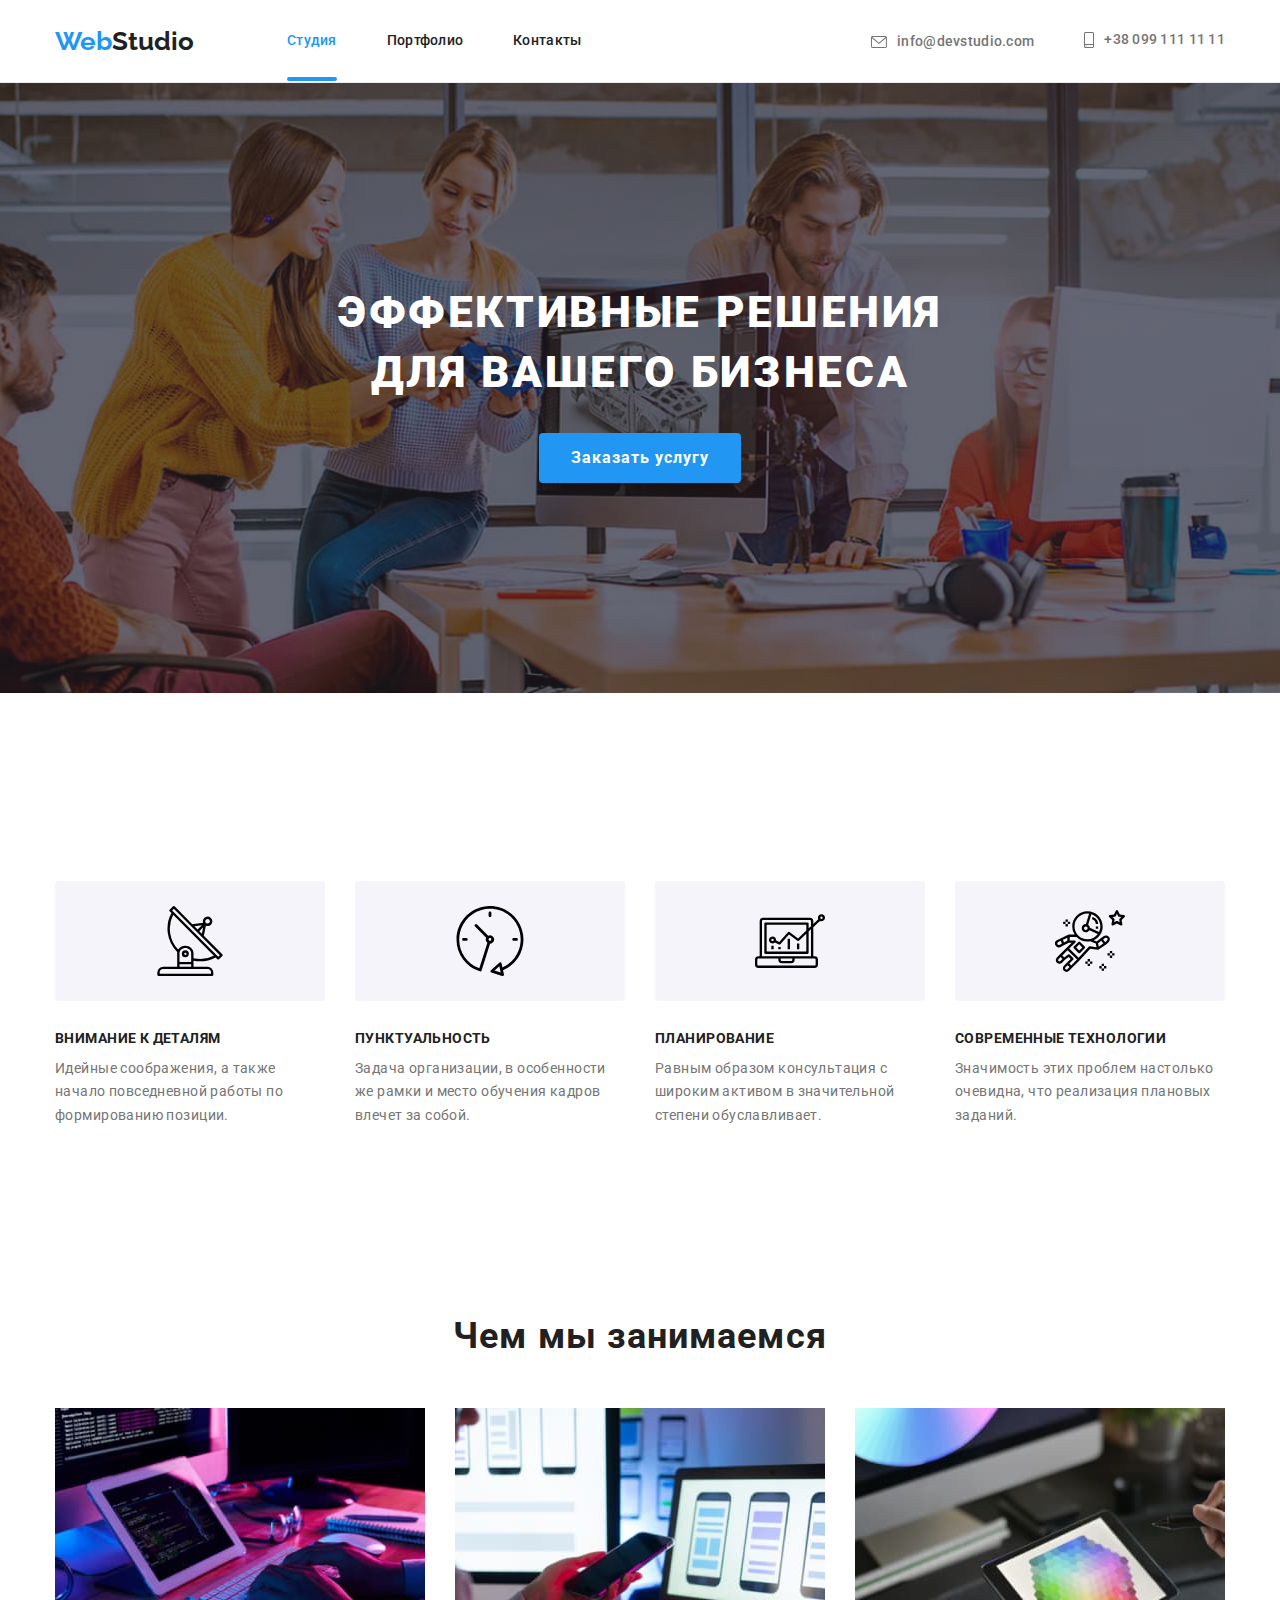
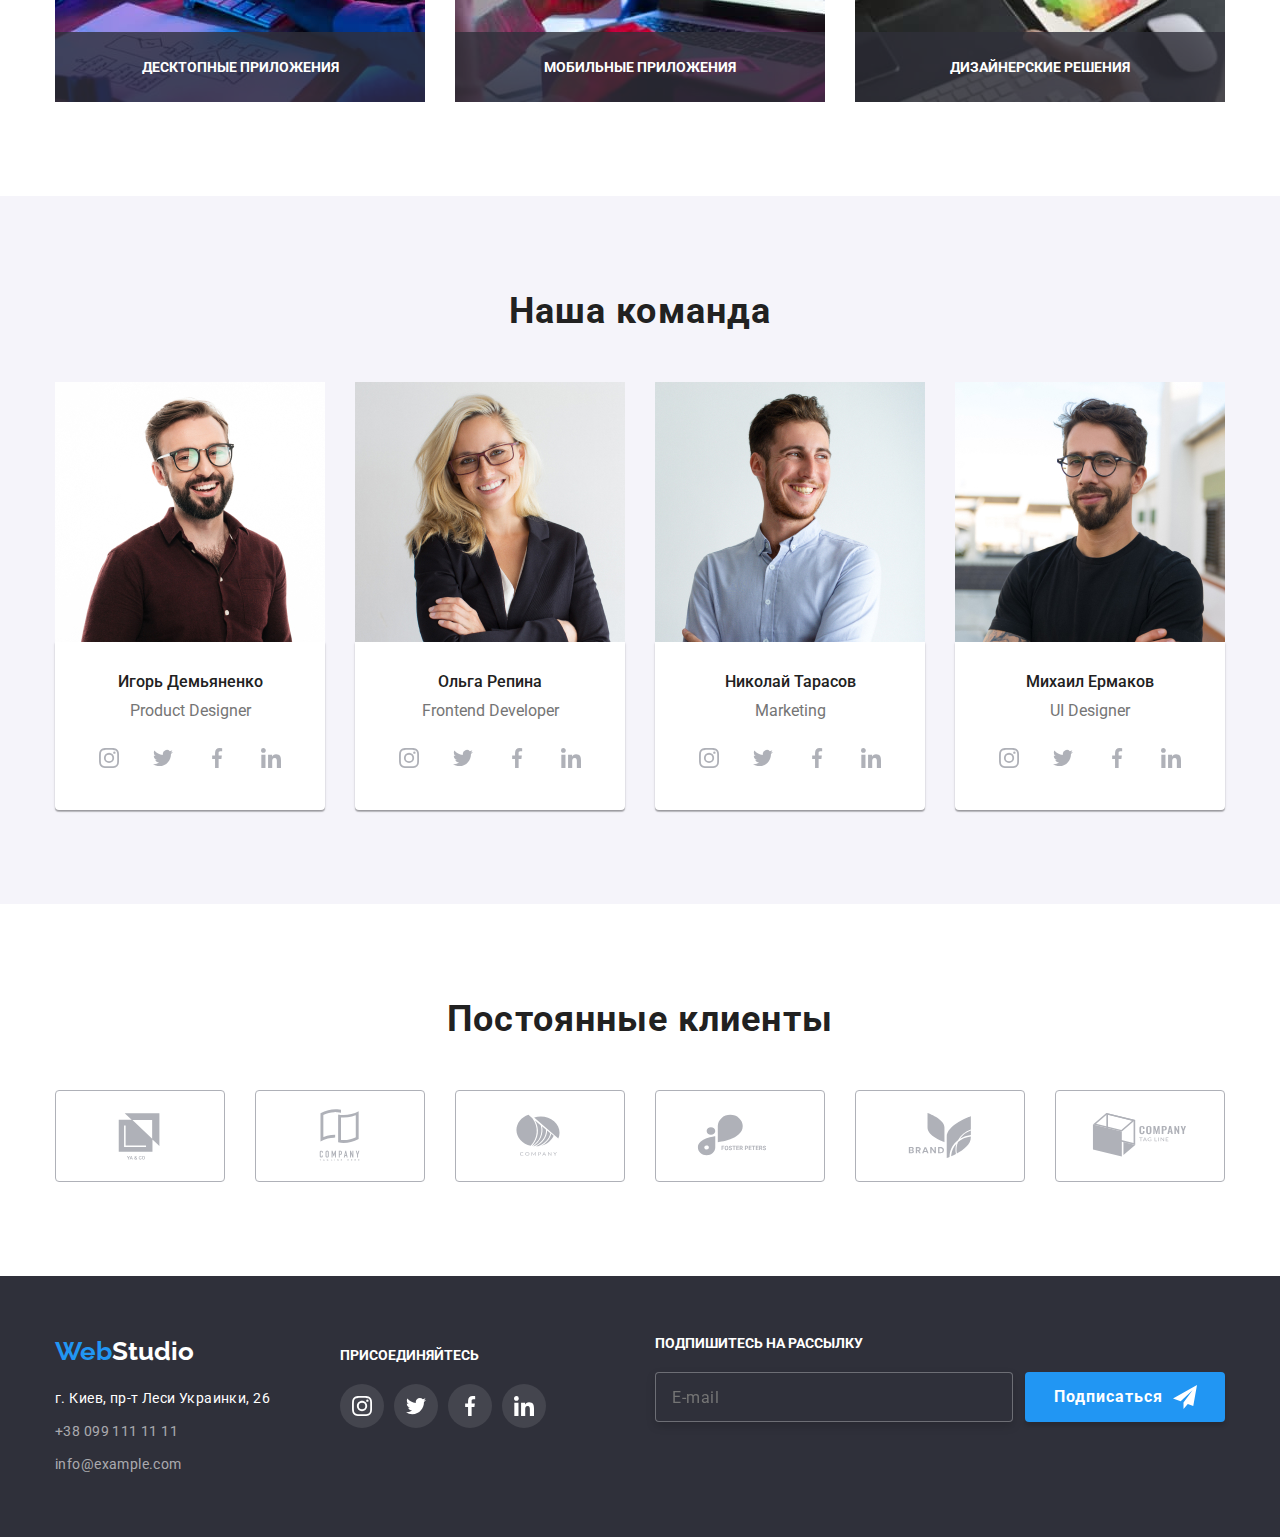
==== commit 702215f2: "tttretret" ====
--- a/index.html
+++ b/index.html
@@ -18,11 +18,23 @@
   <body class="body">
     <header class="header">
       <div class="container header__container">
-        <a href="index.html" class="logo logo--pad">Web<span class="logo__dark--head">Studio</span></a>
+        <a href="index.html" class="logo logo--pad"
+          >Web<span class="logo__dark--head">Studio</span></a
+        >
+        <button class="btn-menu" type="button" data-menu-button aria-expanded="false">
+          <svg class="mobile-menu-icon" width="40" height="40">
+            <use class="icon-open" href="./images/icons/sprite.svg#icon-burger"></use>
+            <use class="icon-close" href="./images/icons/sprite.svg#icon-close_burger"></use>
+          </svg>
+        </button>
         <nav class="navigation">
-          <ul class="navigation__list ">
-            <li class="navigation__item"><a href="" class=" link navigation__link--current navigation__link">Студия</a></li>
-            <li class="navigation__item"><a href="./portfolio.html" class="navigation__link">Портфолио</a></li>
+          <ul class="navigation__list">
+            <li class="navigation__item">
+              <a href="" class="link navigation__link--current navigation__link">Студия</a>
+            </li>
+            <li class="navigation__item">
+              <a href="./portfolio.html" class="navigation__link">Портфолио</a>
+            </li>
             <li class="navigation__item"><a href="" class="navigation__link">Контакты</a></li>
           </ul>
         </nav>
@@ -44,52 +56,44 @@
             >
           </li>
         </ul>
-        
       </div>
-      <div>
     </header>
     <div>
-      <button class="btn-menu" type="button" data-menu-button aria-expanded="false">
-        <svg class="mobile-menu-icon" width="40" height="40" >
-          <use class="icon-open" href="./images/icons/sprite.svg#icon-burger"></use>
-          <use class="icon-close" href="./images/icons/sprite.svg#icon-close_burger"></use>
-         </svg>
-      </button>
       <div class="mobile-menu" data-menu>
-       <ul class="mobile-menu-nav list ">
-         <li class="mobile-menu-nav-item">
-           <a href="./index.html" class="mobile-menu-nav-link current">Студия</a>
-          </li>
-         <li class="mobile-menu-nav-item">
-           <a href="./portfolio.html" class="mobile-menu-nav-link ">Портфолио</a>
-          </li>
-         <li class="mobile-menu-nav-item">
-           <a href="#contacts" class="mobile-menu-nav-link">Контакты</a>
-         </li>
+        <ul class="mobile-menu-nav list">
+          <li class="mobile-menu-nav-item">
+            <a href="./index.html" class="mobile-menu-nav-link current">Студия</a>
+          </li>
+          <li class="mobile-menu-nav-item">
+            <a href="./portfolio.html" class="mobile-menu-nav-link">Портфолио</a>
+          </li>
+          <li class="mobile-menu-nav-item">
+            <a href="#contacts" class="mobile-menu-nav-link">Контакты</a>
+          </li>
         </ul>
         <ul class="mobile-menu-contacts list">
-           <li class="mobile-menu-item">
+          <li class="mobile-menu-item nav">
             <a href="tel:+380961111111" class="mobile-menu-font">+38 096 111 11 11</a>
-                  </li>
+          </li>
+          <li class="mobile-menu-item nav">
+            <a href="mailto:mailinfo@devstudio.com" class="mobile-menu-font">info@devstudio.com</a>
+          </li>
+        </ul>
+        <ul class="mobile-menu-list list">
           <li class="mobile-menu-item">
-            <a href="mailto:mailinfo@devstudio.com" class="mobile-menu-font">info@devstudio.com</a>
+            <a class="mobile-menu-link" href="">Instagram</a>
+          </li>
+          <li class="mobile-menu-item">
+            <a class="mobile-menu-link" href="">Twitter</a>
+          </li>
+          <li class="mobile-menu-item">
+            <a class="mobile-menu-link" href="">Facebook</a>
+          </li>
+          <li class="mobile-menu-item">
+            <a class="mobile-menu-link" href="">LinkedIn</a>
           </li>
         </ul>
-        <ul  class="mobile-menu-list list">
-      <li class="mobile-menu-item">
-       <a class="mobile-menu-link" href="">Instagram</a>
-       </li>
-     <li class="mobile-menu-item">
-     <a class="mobile-menu-link" href="">Twitter</a>
-     </li>
-     <li class="mobile-menu-item">
-       <a class="mobile-menu-link" href="">Facebook</a>
-     </li>
-     <li class="mobile-menu-item">
-       <a class="mobile-menu-link" href="">LinkedIn</a>
-     </li>
-      </ul>
-    </div>
+      </div>
     </div>
 
     <main class="main">
@@ -223,10 +227,14 @@
           <ul class="list task__list">
             <li class="task__item">
               <div class="task__name">
-               <picture>
-                <source media="(min-width: 1200px)" srcset="./images/img_pc.jpg 1x, ./images/img_pc@2x.jpg 2x" type="image/jpg">
-                <img src="./images/img_pc.jpg" alt="Работа на Пк" />
-              </picture>
+                <picture>
+                  <source
+                    media="(min-width: 1200px)"
+                    srcset="./images/img_pc.jpg 1x, ./images/img_pc@2x.jpg 2x"
+                    type="image/jpg"
+                  />
+                  <img src="./images/img_pc.jpg" alt="Работа на Пк" />
+                </picture>
                 <div class="task__container">
                   <p class="task__text">ДЕСКТОПНЫЕ ПРИЛОЖЕНИЯ</p>
                 </div>
@@ -235,9 +243,13 @@
             <li class="task__item">
               <div class="task__name">
                 <picture>
-                <source media="(min-width: 1200px)" srcset="./images/img_phone.jpg 1x, ./images/img_phone@2x.jpg 2x" type="image/jpg">
-                <img src="./images/img_phone.jpg" alt="Работа на телефоне" />
-              </picture>
+                  <source
+                    media="(min-width: 1200px)"
+                    srcset="./images/img_phone.jpg 1x, ./images/img_phone@2x.jpg 2x"
+                    type="image/jpg"
+                  />
+                  <img src="./images/img_phone.jpg" alt="Работа на телефоне" />
+                </picture>
 
                 <div class="task__container">
                   <p class="task__text">МОБИЛЬНЫЕ ПРИЛОЖЕНИЯ</p>
@@ -247,9 +259,13 @@
             <li class="task__item">
               <div class="task__name">
                 <picture>
-                <source media="(min-width: 1200px)" srcset="./images/img_tab.jpg 1x, ./images/img_tab@2x.jpg 2x" type="image/jpg">
-                <img src="./images/img_tab.jpg" alt="Работа на планшете" />
-              </picture>
+                  <source
+                    media="(min-width: 1200px)"
+                    srcset="./images/img_tab.jpg 1x, ./images/img_tab@2x.jpg 2x"
+                    type="image/jpg"
+                  />
+                  <img src="./images/img_tab.jpg" alt="Работа на планшете" />
+                </picture>
 
                 <div class="task__container">
                   <p class="task__text">ДИЗАЙНЕРСКИЕ РЕШЕНИЯ</p>
@@ -259,15 +275,27 @@
           </ul>
         </div>
       </section>
-            <section class="section section--bgr">
+      <section class="section section--bgr">
         <div class="container">
           <h2 class="section__title">Наша команда</h2>
           <ul class="team">
             <li class="team__item">
               <picture>
-                <source media="(min-width: 1200px)" srcset="./images/designer_lg.jpg 1x, ./images/designer_lg@2x.jpg 2x" type="image/jpg">
-                <source media="(min-width: 768px)" srcset="./images/designer_md.jpg 1x, ./images/designer_md@2x.jpg 2x" type="image/jpg">
-                <source media="(max-width: 767px)" srcset="./images/designer_sm.jpg 1x, ./images/designer_sm@2x.jpg 2x" type="image/jpg">
+                <source
+                  media="(min-width: 1200px)"
+                  srcset="./images/designer_lg.jpg 1x, ./images/designer_lg@2x.jpg 2x"
+                  type="image/jpg"
+                />
+                <source
+                  media="(min-width: 768px)"
+                  srcset="./images/designer_md.jpg 1x, ./images/designer_md@2x.jpg 2x"
+                  type="image/jpg"
+                />
+                <source
+                  media="(max-width: 767px)"
+                  srcset="./images/designer_sm.jpg 1x, ./images/designer_sm@2x.jpg 2x"
+                  type="image/jpg"
+                />
                 <img src="./images/designer_sm.jpg" alt="Дезайнер продукта" />
               </picture>
               <div class="team__group">
@@ -275,33 +303,28 @@
                 <p class="team__text" lang="en">Product Designer</p>
                 <ul class="social">
                   <li class="social__item">
-                    <a
-                      href="http://instagram.com"
-                      alt="Instagram"
-                      class="social__link"
-                      aria-label="Instagram"
-                    >
+                    <a href="http://instagram.com" class="social__link" aria-label="Instagram">
                       <svg class="social__icon">
                         <use href="./images/svg/sprite.svg#icon-instagram"></use>
                       </svg>
                     </a>
                   </li>
                   <li class="social__item">
-                    <a href="http://twitter.com" alt="Twitter" class="social__link">
+                    <a class="social__link" href="http://twitter.com" aria-label="Twitter">
                       <svg class="social__icon">
                         <use href="./images/svg/sprite.svg#icon-twitter"></use>
                       </svg>
                     </a>
                   </li>
                   <li class="social__item">
-                    <a href="http://facebook.com" alt="Facebook" class="social__link">
+                    <a href="http://facebook.com" class="social__link" aria-label="Facebook">
                       <svg class="social__icon">
                         <use href="./images/svg/sprite.svg#icon-facebook"></use>
                       </svg>
                     </a>
                   </li>
                   <li class="social__item">
-                    <a href="http://linkedin.com" alt="linkedin" class="social__link">
+                    <a href="http://linkedin.com" class="social__link" aria-label="LinkedIn">
                       <svg class="social__icon">
                         <use href="./images/svg/sprite.svg#icon-linkedin"></use>
                       </svg>
@@ -312,39 +335,51 @@
             </li>
             <li class="team__item">
               <picture>
-                <source media="(min-width: 1200px)" srcset="./images/developer_lg.jpg 1x, ./images/developer_lg@2x.jpg 2x" type="image/jpg">
-                <source media="(min-width: 768px)" srcset="./images/developer_md.jpg 1x, ./images/developer_md@2x.jpg 2x" type="image/jpg">
-                <source media="(max-width: 767px)" srcset="./images/developer_sm.jpg 1x, ./images/developer_sm@2x.jpg 2x" type="image/jpg">
+                <source
+                  media="(min-width: 1200px)"
+                  srcset="./images/developer_lg.jpg 1x, ./images/developer_lg@2x.jpg 2x"
+                  type="image/jpg"
+                />
+                <source
+                  media="(min-width: 768px)"
+                  srcset="./images/developer_md.jpg 1x, ./images/developer_md@2x.jpg 2x"
+                  type="image/jpg"
+                />
+                <source
+                  media="(max-width: 767px)"
+                  srcset="./images/developer_sm.jpg 1x, ./images/developer_sm@2x.jpg 2x"
+                  type="image/jpg"
+                />
                 <img src="./images/developer_sm.jpg" alt="Разработчик" />
               </picture>
-              
+
               <div class="team__group">
                 <h3 class="team__title">Ольга Репина</h3>
                 <p class="team__text" lang="en">Frontend Developer</p>
                 <ul class="social">
                   <li class="social__item">
-                    <a href="http://instagram.com" alt="Instagram" class="social__link">
+                    <a href="http://instagram.com" class="social__link" aria-label="Instagram">
                       <svg class="social__icon">
                         <use href="./images/svg/sprite.svg#icon-instagram"></use>
                       </svg>
                     </a>
                   </li>
                   <li class="social__item">
-                    <a href="http://twitter.com" alt="Twitter" class="social__link">
+                    <a href="http://twitter.com" class="social__link" aria-label="Twitter">
                       <svg class="social__icon">
                         <use href="./images/svg/sprite.svg#icon-twitter"></use>
                       </svg>
                     </a>
                   </li>
                   <li class="social__item">
-                    <a href="http://facebook.com" alt="Facebook" class="social__link">
+                    <a href="http://facebook.com" class="social__link" aria-label="Facebook">
                       <svg class="social__icon">
                         <use href="./images/svg/sprite.svg#icon-facebook"></use>
                       </svg>
                     </a>
                   </li>
                   <li class="social__item">
-                    <a href="http://linkedin.com" alt="linkedin" class="social__link">
+                    <a href="http://linkedin.com" class="social__link" aria-label="LinkedIn">
                       <svg class="social__icon">
                         <use href="./images/svg/sprite.svg#icon-linkedin"></use>
                       </svg>
@@ -355,39 +390,51 @@
             </li>
             <li class="team__item">
               <picture>
-               <source media="(min-width: 1200px)" srcset="./images/marketing_lg.jpg 1x, ./images/marketing_lg@2x.jpg 2x" type="image/jpg">
-               <source media="(min-width: 768px)" srcset="./images/marketing_md.jpg 1x, ./images/marketing_md@2x.jpg 2x" type="image/jpg">
-               <source media="(max-width: 767px)" srcset="./images/marketing_sm.jpg 1x, ./images/marketing_sm@2x.jpg 2x" type="image/jpg">
-                <img src="./images/marketing_sm.jpg" alt="Маркетолог"/>
+                <source
+                  media="(min-width: 1200px)"
+                  srcset="./images/marketing_lg.jpg 1x, ./images/marketing_lg@2x.jpg 2x"
+                  type="image/jpg"
+                />
+                <source
+                  media="(min-width: 768px)"
+                  srcset="./images/marketing_md.jpg 1x, ./images/marketing_md@2x.jpg 2x"
+                  type="image/jpg"
+                />
+                <source
+                  media="(max-width: 767px)"
+                  srcset="./images/marketing_sm.jpg 1x, ./images/marketing_sm@2x.jpg 2x"
+                  type="image/jpg"
+                />
+                <img src="./images/marketing_sm.jpg" alt="Маркетолог" />
               </picture>
-              
+
               <div class="team__group">
                 <h3 class="team__title">Николай Тарасов</h3>
                 <p class="team__text" lang="en">Marketing</p>
                 <ul class="social">
                   <li class="social__item">
-                    <a href="http://instagram.com" alt="Instagram" class="social__link">
+                    <a href="http://instagram.com" class="social__link" aria-label="Instagram">
                       <svg class="social__icon">
                         <use href="./images/svg/sprite.svg#icon-instagram"></use>
                       </svg>
                     </a>
                   </li>
                   <li class="social__item">
-                    <a href="http://twitter.com" alt="Twitter" class="social__link">
+                    <a href="http://twitter.com" class="social__link" aria-label="Twitter">
                       <svg class="social__icon">
                         <use href="./images/svg/sprite.svg#icon-twitter"></use>
                       </svg>
                     </a>
                   </li>
                   <li class="social__item">
-                    <a href="http://facebook.com" alt="Facebook" class="social__link">
+                    <a href="http://facebook.com" class="social__link" aria-label="Facebook">
                       <svg class="social__icon">
                         <use href="./images/svg/sprite.svg#icon-facebook"></use>
                       </svg>
                     </a>
                   </li>
                   <li class="social__item">
-                    <a href="http://linkedin.com" alt="linkedin" class="social__link">
+                    <a href="http://linkedin.com" class="social__link" aria-label="LinkedIn">
                       <svg class="social__icon">
                         <use href="./images/svg/sprite.svg#icon-linkedin"></use>
                       </svg>
@@ -398,39 +445,51 @@
             </li>
             <li class="team__item">
               <picture>
-                <source media="(min-width: 1200px)" srcset="./images/ui_lg.jpg 1x, ./images/ui_lg@2x.jpg 2x" type="image/jpg">
-                <source media="(min-width: 768px)" srcset="./images/ui_md.jpg 1x, ./images/ui_md@2x.jpg 2x" type="image/jpg">
-                <source media="(max-width: 767px)" srcset="./images/ui_sm.jpg 1x, ./images/ui_sm@2x.jpg 2x" type="image/jpg">
+                <source
+                  media="(min-width: 1200px)"
+                  srcset="./images/ui_lg.jpg 1x, ./images/ui_lg@2x.jpg 2x"
+                  type="image/jpg"
+                />
+                <source
+                  media="(min-width: 768px)"
+                  srcset="./images/ui_md.jpg 1x, ./images/ui_md@2x.jpg 2x"
+                  type="image/jpg"
+                />
+                <source
+                  media="(max-width: 767px)"
+                  srcset="./images/ui_sm.jpg 1x, ./images/ui_sm@2x.jpg 2x"
+                  type="image/jpg"
+                />
                 <img src="./images/ui.jpg" alt="Дезайнер интерфейса" />
               </picture>
-              
+
               <div class="team__group">
                 <h3 class="team__title">Михаил Ермаков</h3>
                 <p class="team__text" lang="en">UI Designer</p>
                 <ul class="social">
                   <li class="social__item">
-                    <a href="http://instagram.com" alt="Instagram" class="social__link">
+                    <a href="http://instagram.com" class="social__link" aria-label="Instagram">
                       <svg class="social__icon">
                         <use href="./images/svg/sprite.svg#icon-instagram"></use>
                       </svg>
                     </a>
                   </li>
                   <li class="social__item">
-                    <a href="http://twitter.com" alt="Twitter" class="social__link">
+                    <a href="http://twitter.com" class="social__link" aria-label="Twitter">
                       <svg class="social__icon">
                         <use href="./images/svg/sprite.svg#icon-twitter"></use>
                       </svg>
                     </a>
                   </li>
                   <li class="social__item">
-                    <a href="http://facebook.com" alt="Facebook" class="social__link">
+                    <a href="http://facebook.com" class="social__link" aria-label="Facebook">
                       <svg class="social__icon">
                         <use href="./images/svg/sprite.svg#icon-facebook"></use>
                       </svg>
                     </a>
                   </li>
                   <li class="social__item">
-                    <a href="http://linkedin.com" alt="linkedin" class="social__link">
+                    <a href="http://linkedin.com" class="social__link" aria-label="LinkedIn">
                       <svg class="social__icon">
                         <use href="./images/svg/sprite.svg#icon-linkedin"></use>
                       </svg>
@@ -447,42 +506,42 @@
           <h2 class="clients__section-title">Постоянные клиенты</h2>
           <ul class="clients__list list">
             <li class="clients__item">
-              <a href="http://google.com" alt="YA&CO" class="clients__link">
+              <a href="http://google.com" class="clients__link">
                 <svg class="clients__icon" width="106" height="60">
                   <use href="./images/icons/sprite.svg#icon-Logo1"></use>
                 </svg>
               </a>
             </li>
             <li class="clients__item">
-              <a href="http://google.com" alt="Tegline here" class="clients__link">
+              <a href="http://google.com" class="clients__link">
                 <svg class="clients__icon" width="106" height="60">
                   <use href="./images/icons/sprite.svg#icon-Logo2"></use>
                 </svg>
               </a>
             </li>
             <li class="clients__item">
-              <a href="http://google.com" alt="Company" class="clients__link">
+              <a href="http://google.com" class="clients__link">
                 <svg class="clients__icon" width="106" height="60">
                   <use href="./images/icons/sprite.svg#icon-Logo3"></use>
                 </svg>
               </a>
             </li>
             <li class="clients__item">
-              <a href="http://google.com" alt="Foster Peters" class="clients__link">
+              <a href="http://google.com" class="clients__link">
                 <svg class="clients__icon" width="106" height="60">
                   <use href="./images/icons/sprite.svg#icon-Logo4"></use>
                 </svg>
               </a>
             </li>
             <li class="clients__item">
-              <a href="http://google.com" alt="Brand" class="clients__link">
+              <a href="http://google.com" class="clients__link">
                 <svg class="clients__icon">
                   <use href="./images/icons/sprite.svg#icon-Logo5"></use>
                 </svg>
               </a>
             </li>
             <li class="clients__item">
-              <a href="http://google.com" alt="Tagline" class="clients__link">
+              <a href="http://google.com" class="clients__link">
                 <svg class="clients__icon" width="106" height="60">
                   <use href="./images/icons/sprite.svg#icon-Logo6"></use>
                 </svg>
--- a/css/main.min.css
+++ b/css/main.min.css
@@ -1,2 +1,2 @@
-:root{--primary-bg-color: #2f303a;--primary-text-color: #212121;--title-text-color: #757575;--accent-color: #2196f3;--btn-hover: #188ce8;--spec-color: #fff;--fh-bg-color: #2f303a;--color-footer: rgba(255, 255, 255, 0.6);--bg-color-button: #f5f4fa;--border-bottom: #ececec;--border-card: #eeeeee;--border: #afb1b8;--color-social-network-bg: rgba(255, 255, 255, 0.1);--duration: 250ms;--time-function: cubic-bezier(0.4, 0, 0.2, 1)}h1,h2,h3,h4,h5,h6,p,ul{margin-top:0;margin-bottom:0}ul{padding-left:0;list-style:none}.body .button{cursor:pointer;border:none}a{text-decoration:none}html{-webkit-box-sizing:border-box;box-sizing:border-box}*,*::before,*::after{margin:0;padding:0;-webkit-box-sizing:border-box;box-sizing:border-box}img{display:block;max-width:100%;height:auto}.body{font-family:Roboto, sans-serif;font-style:normal;font-weight:400;color:#757575}.container{margin-left:auto;margin-right:auto;padding-left:15px;padding-right:15px}@media screen and (min-width: 480px){.container{width:480px}}@media screen and (min-width: 768px){.container{width:768px}}@media screen and (min-width: 1200px){.container{width:1200px}}.section{padding-top:60px;padding-bottom:60px}@media screen and (min-width: 1200px){.section{padding-top:94px;padding-bottom:94px}}.list,.main .company-list,.task-list,.company-title,.clients-title,.gallery{list-style-type:none;margin:0;padding:0}.title-h2{font-weight:700;font-size:28px;line-height:1.16;text-align:center;letter-spacing:0.03em;color:#212121}@media screen and (max-width: 1199px){.title-h2{margin-bottom:30px}}@media screen and (min-width: 1200px){.title-h2{margin-bottom:50px}}@media screen and (min-width: 1200px){.title-h2{font-size:36px}}.section__title{color:var(--primary-text-color)}@media screen and (max-width: 1199.98px){.section__title{font-weight:700;font-size:28px;line-height:1.43;margin-bottom:30px;text-align:center;letter-spacing:0.03em}}@media screen and (min-width: 1200px){.section__title{margin-bottom:50px;font-weight:700;font-size:36px;line-height:1.17;text-align:center;letter-spacing:0.03em}}.clients__section-title{color:var(--primary-text-color)}@media screen and (max-width: 1199.98px){.clients__section-title{font-weight:700;font-size:28px;line-height:1.43;margin-bottom:30px;text-align:center;letter-spacing:0.03em}}@media screen and (min-width: 1200px){.clients__section-title{margin-bottom:50px;font-weight:700;font-size:36px;line-height:1.17;text-align:center;letter-spacing:0.03em}}.logo{font-family:'Raleway', sans-serif;font-weight:700;font-size:26px;line-height:1.19;color:var(--accent-color);margin-right:93px;position:relative}.logo--position{margin-left:auto;margin-right:auto}.logo__dark--head{color:var(--primary-text-color)}.logo-color{color:#2196f3}.logo-color2{color:#fff}@media screen and (max-width: 767.98px){.logo--pad{padding:16px}}.button{font-weight:700;font-size:16px;font-family:inherit;line-height:1.87;letter-spacing:0.06em;color:#fff;background-color:#2196f3;-webkit-box-shadow:0px 4px 4px rgba(0,0,0,0.15);box-shadow:0px 4px 4px rgba(0,0,0,0.15);border-radius:4px;-webkit-transition:background-color 250ms cubic-bezier(0.4, 0, 0.2, 1);transition:background-color 250ms cubic-bezier(0.4, 0, 0.2, 1)}.button:hover,.button:focus{background-color:#188ce8}.button-hero{display:block;margin:0 auto;padding:10px 32px}.footer_button{position:relative}.button-footer{display:-webkit-box;display:-ms-flexbox;display:flex;padding:10px 62px 10px 29px;margin-left:12px}@media screen and (max-width: 1199.98px){.button-footer{margin-left:0}}.button-footer-icon{position:absolute;fill:white;top:13px;right:28px}.button-modal{display:block;margin:0 auto;padding:10px 55px}.header__container{display:-webkit-box;display:-ms-flexbox;display:flex;-webkit-box-align:center;-ms-flex-align:center;align-items:center}.navigation__list{display:-webkit-box;display:-ms-flexbox;display:flex}@media screen and (max-width: 767.98px){.navigation__list{visibility:hidden;opacity:0;display:none}}.navigation__item:not(:last-child){margin-right:50px}.navigation__link{display:block;padding-top:32px;padding-bottom:32px;font-weight:500;font-size:14px;line-height:1.14;letter-spacing:0.02em;color:var(--primary-text-color);-webkit-transition:color 250ms cubic-bezier(0.4, 0, 0.2, 1);transition:color 250ms cubic-bezier(0.4, 0, 0.2, 1)}.navigation__link:hover,.navigation__link:focus{color:var(--accent-color)}.header{border-bottom:1px solid var(--border-bottom)}.navigation__link--current{color:var(--accent-color)}@media screen and (max-width: 767.98px){.contacts__list{visibility:hidden;opacity:0;display:none}}@media screen and (min-width: 768px) and (max-width: 1199.98px){.contacts__list{display:-webkit-box;display:-ms-flexbox;display:flex;-webkit-box-orient:vertical;-webkit-box-direction:normal;-ms-flex-direction:column;flex-direction:column;margin-left:auto}}@media screen and (min-width: 1200px){.contacts__list{display:-webkit-box;display:-ms-flexbox;display:flex;margin-left:auto;-webkit-box-align:baseline;-ms-flex-align:baseline;align-items:baseline}}@media screen and (min-width: 1200px){.contacts__list .contacts__item+.contacts__item{margin-left:50px}}.header__email{display:-webkit-box;display:-ms-flexbox;display:flex;padding-top:32px;padding-bottom:32px;font-weight:500;font-size:14px;line-height:1.14;letter-spacing:0.02em;color:var(--title-text-color);-webkit-box-align:center;-ms-flex-align:center;align-items:center;-webkit-transition:color 250ms cubic-bezier(0.4, 0, 0.2, 1);transition:color 250ms cubic-bezier(0.4, 0, 0.2, 1)}@media screen and (min-width: 768px) and (max-width: 1199.98px){.header__email{margin-bottom:10px;padding-top:0;padding-bottom:0}}.header__email:hover,.header__email:focus{color:var(--accent-color)}.header__email:hover .icon-mail,.header__email:focus .icon-mail{fill:var(--accent-color)}.header__phone{display:-webkit-box;display:-ms-flexbox;display:flex;padding-top:32px;padding-bottom:32px;font-weight:500;font-size:14px;line-height:1.14;letter-spacing:0.02em;color:var(--title-text-color);-webkit-box-align:center;-ms-flex-align:center;align-items:center;-webkit-transition:color 250ms cubic-bezier(0.4, 0, 0.2, 1);transition:color 250ms cubic-bezier(0.4, 0, 0.2, 1)}@media screen and (min-width: 768px) and (max-width: 1199.98px){.header__phone{padding-top:0;padding-bottom:0}}.header__phone:hover,.header__phone:focus{color:var(--accent-color)}.header__phone:hover .icon-phone,.header__phone:focus .icon-phone{fill:var(--accent-color)}.icon-mail{width:16px;height:12px;margin-right:10px;fill:var(--title-text-color);-webkit-transition:fill 250ms cubic-bezier(0.4, 0, 0.2, 1);transition:fill 250ms cubic-bezier(0.4, 0, 0.2, 1)}.icon-phone{width:10px;height:16px;margin-right:10px;fill:var(--title-text-color);-webkit-transition:fill 250ms cubic-bezier(0.4, 0, 0.2, 1);transition:fill 250ms cubic-bezier(0.4, 0, 0.2, 1)}.link{position:relative}.navigation__link--current::after{position:absolute;width:100%;height:4px;left:0px;bottom:0;content:' ';background:var(--accent-color);border-radius:2px;opacity:1}.btn-menu{position:absolute;display:-webkit-inline-box;display:-ms-inline-flexbox;display:inline-flex;margin:0;right:0;top:10px;border:none;background-color:transparent;cursor:pointer;width:40px;height:40px;padding:0;z-index:10}@media screen and (min-width: 768px){.btn-menu{display:none}}.btn-menu .icon-open{opacity:1}.btn-menu.is-open .icon-open{opacity:0}.btn-menu .icon-close{opacity:0}.btn-menu.is-open .icon-close{opacity:1}.mobile-menu{position:fixed;top:0;left:0;-webkit-transform:translateX(100%);transform:translateX(100%);background-color:#fff;width:100%;height:100%;padding:48px 40px;-webkit-transition:-webkit-transform 400ms ease-in;transition:-webkit-transform 400ms ease-in;transition:transform 400ms ease-in;transition:transform 400ms ease-in, -webkit-transform 400ms ease-in}.mobile-menu.is-open{-webkit-transform:translateX(0);transform:translateX(0)}.mobile-menu-contacts{margin-top:180px;margin-bottom:64px}.mobile-menu-list{display:-webkit-box;display:-ms-flexbox;display:flex;-ms-flex-wrap:wrap;flex-wrap:wrap;gap:10px}.mobile-menu-link{font-weight:500;font-size:18px;line-height:1.22;letter-spacing:0.02em;color:#2196f3}.mobile-menu-item:not(:last-child) .mobile-menu-link{padding-right:10px;border-right:1px solid rgba(33,33,33,0.2)}.mobile-menu-item{margin-right:10px;margin-bottom:32px}.mobile-menu-item:last-child{margin-right:0}.mobile-menu-nav{font-weight:500;font-size:40px;line-height:1.17;letter-spacing:0.02em;color:#212121}.mobile-menu-nav-item{padding-bottom:32px}.mobile-menu-nav-item:last-child{padding-bottom:0}.mobile-menu-font{font-weight:500;font-size:24px;line-height:1.17;letter-spacing:0.02em;color:#757575}.mobile-menu-item:first-child .mobile-menu-font{font-size:24px;color:#2196f3}@media screen and (min-width: 480px){.mobile-menu-item:first-child .mobile-menu-font{font-size:34px}}.mobile-menu-nav-link.current{color:#188ce8}.mobile-menu-nav-link{font-weight:500;font-size:40px;line-height:47px;letter-spacing:0.02em;color:#212121}.mobile-menu-nav-link:hover,.mobile-menu-nav-link:focus{color:#2196f3}.mobile-menu-icon:hover,.mobile-menu-icon:focus{fill:#2196f3}.hero{background-color:#2f303a;padding-top:118px;padding-bottom:118px}@media screen and (min-width: 1200px){.hero{padding-top:200px;padding-bottom:210px}}.hero__title{font-weight:900;font-size:26px;line-height:1.61;text-align:center;letter-spacing:0.06em;text-transform:uppercase;color:#fff;margin-top:0;margin-bottom:30px}@media screen and (min-width: 1200px){.hero__title{font-size:44px;line-height:1.36}}.feature{list-style-type:none;-webkit-box-pack:center;-ms-flex-pack:center;justify-content:center;gap:30px;padding-top:60px;padding-bottom:60px}@media screen and (min-width: 1200px){.feature{padding-top:94px;padding-bottom:94px}}@media screen and (min-width: 768px){.feature{display:-webkit-box;display:-ms-flexbox;display:flex;-ms-flex-wrap:wrap;flex-wrap:wrap}}@media screen and (max-width: 767px){.feature__item{max-width:450px}}@media screen and (min-width: 768px) and (max-width: 1199px){.feature__item{max-width:354px}}@media screen and (min-width: 1200px){.feature__item{width:270px}}.feature__background{display:-webkit-box;display:-ms-flexbox;display:flex;-webkit-box-pack:center;-ms-flex-pack:center;justify-content:center;-webkit-box-align:center;-ms-flex-align:center;align-items:center;width:100%;height:120px;margin-bottom:30px;background-color:#f5f4fa}.feature__title{margin:0;font-weight:700;font-size:14px;line-height:1.14;letter-spacing:0.03em;text-transform:uppercase;color:#212121}@media screen and (max-width: 767px){.feature__title{text-align:center}}.feature__text{margin-top:10px;margin-bottom:0;font-size:14px;line-height:1.71;letter-spacing:0.03em}.overlay{background-image:-webkit-gradient(linear, left bottom, left top, from(rgba(47,48,58,0.4)), to(rgba(47,48,58,0.4))),url(../images/img_overlay.jpg);background-image:linear-gradient(to top, rgba(47,48,58,0.4), rgba(47,48,58,0.4)),url(../images/img_overlay.jpg);max-width:1600px;margin-left:auto;margin-right:auto;background-position:center;background-size:cover;background-repeat:no-repeat}@media screen and (-webkit-min-device-pixel-ratio: 2), screen and (min-resolution: 2dppx){.overlay{background-image:-webkit-gradient(linear, left bottom, left top, from(rgba(47,48,58,0.4)), to(rgba(47,48,58,0.4))),url(../images/img_overlay@2x.jpg);background-image:linear-gradient(to top, rgba(47,48,58,0.4), rgba(47,48,58,0.4)),url(../images/img_overlay@2x.jpg)}}@media screen and (max-width: 767px){.overlay{background-image:-webkit-gradient(linear, left bottom, left top, from(rgba(47,48,58,0.4)), to(rgba(47,48,58,0.4))),url(../images/img_overlay_mobile.jpg);background-image:linear-gradient(to top, rgba(47,48,58,0.4), rgba(47,48,58,0.4)),url(../images/img_overlay_mobile.jpg)}}@media screen and (max-width: 767px) and (-webkit-min-device-pixel-ratio: 2), screen and (max-width: 767px) and (min-resolution: 2dppx){.overlay{background-image:-webkit-gradient(linear, left bottom, left top, from(rgba(47,48,58,0.4)), to(rgba(47,48,58,0.4))),url(../images/img_overlay_mobile@2x.jpg);background-image:linear-gradient(to top, rgba(47,48,58,0.4), rgba(47,48,58,0.4)),url(../images/img_overlay_mobile@2x.jpg)}}@media screen and (min-width: 768px) and (max-width: 1199px){.overlay{background-image:-webkit-gradient(linear, left bottom, left top, from(rgba(47,48,58,0.4)), to(rgba(47,48,58,0.4))),url(../images/img_overlay_tablet.jpg);background-image:linear-gradient(to top, rgba(47,48,58,0.4), rgba(47,48,58,0.4)),url(../images/img_overlay_tablet.jpg)}}@media screen and (min-width: 768px) and (max-width: 1199px) and (-webkit-min-device-pixel-ratio: 2), screen and (min-width: 768px) and (max-width: 1199px) and (min-resolution: 2dppx){.overlay{background-image:-webkit-gradient(linear, left bottom, left top, from(rgba(47,48,58,0.4)), to(rgba(47,48,58,0.4))),url(../images/img_overlay_tablet@2x.jpg);background-image:linear-gradient(to top, rgba(47,48,58,0.4), rgba(47,48,58,0.4)),url(../images/img_overlay_tablet@2x.jpg)}}.backdrop{position:fixed;top:0;left:0;width:100%;height:100%;z-index:10;background-color:rgba(0,0,0,0.2);overflow-y:scroll;-webkit-transition:opacity 250ms cubic-bezier(0.4, 0, 0.2, 1),visibility 250ms cubic-bezier(0.4, 0, 0.2, 1);transition:opacity 250ms cubic-bezier(0.4, 0, 0.2, 1),visibility 250ms cubic-bezier(0.4, 0, 0.2, 1)}.backdrop.is-hidden{visibility:hidden;opacity:0;pointer-events:none}.modal-backdrop.is-hidden .modal{opacity:0;-webkit-transform:translate(-50%, -50%) scale(1.5);transform:translate(-50%, -50%) scale(1.5)}.modal{position:absolute;top:50%;left:50%;-webkit-transform:translate(-50%, -50%);transform:translate(-50%, -50%);display:-webkit-box;display:-ms-flexbox;display:flex;-webkit-box-align:center;-ms-flex-align:center;align-items:center;-webkit-box-pack:center;-ms-flex-pack:center;justify-content:center;max-width:528px;padding:40px;background-color:#fff;-webkit-box-shadow:0px 1px 3px rgba(0,0,0,0.12),0px 1px 1px rgba(0,0,0,0.14),0px 2px 1px rgba(0,0,0,0.2);box-shadow:0px 1px 3px rgba(0,0,0,0.12),0px 1px 1px rgba(0,0,0,0.14),0px 2px 1px rgba(0,0,0,0.2);border-radius:4px;opacity:1;-webkit-transform:translate(-50%, -50%) scale(1);transform:translate(-50%, -50%) scale(1);-webkit-transition:opacity 250ms cubic-bezier(0.4, 0, 0.2, 1),-webkit-transform 250ms cubic-bezier(0.4, 0, 0.2, 1);transition:opacity 250ms cubic-bezier(0.4, 0, 0.2, 1),-webkit-transform 250ms cubic-bezier(0.4, 0, 0.2, 1);transition:transform 250ms cubic-bezier(0.4, 0, 0.2, 1),opacity 250ms cubic-bezier(0.4, 0, 0.2, 1);transition:transform 250ms cubic-bezier(0.4, 0, 0.2, 1),opacity 250ms cubic-bezier(0.4, 0, 0.2, 1),-webkit-transform 250ms cubic-bezier(0.4, 0, 0.2, 1)}@media screen and (min-width: 480px) and (max-width: 1199px){.modal{width:450px}}.close-button{position:absolute;top:8px;right:8px;display:-webkit-box;display:-ms-flexbox;display:flex;-webkit-box-pack:center;-ms-flex-pack:center;justify-content:center;-webkit-box-align:center;-ms-flex-align:center;align-items:center;padding:0;margin:0;width:30px;height:30px;background-color:#fff;border:1px solid rgba(0,0,0,0.1);border-radius:50%;cursor:pointer;-webkit-transition:250ms cubic-bezier(0.4, 0, 0.2, 1);transition:250ms cubic-bezier(0.4, 0, 0.2, 1)}.close-button__icon{fill:currentColor}.close-button:hover,.close-button:focus{color:#2196f3}.order-form__title{display:-webkit-box;display:-ms-flexbox;display:flex;-webkit-box-pack:center;-ms-flex-pack:center;justify-content:center;margin-bottom:12px;font-weight:700;font-size:20px;line-height:1.15;color:#212121}@media screen and (max-width: 1199px){.order-form__title{font-size:20px;line-height:1.5;text-align:center;letter-spacing:0.03em}}.order-form__field{display:block;margin-bottom:10px;text-align:left}.order-form__label,.order-form__comments__label,.order-form__comments__text{display:inline-block;margin-bottom:4px;font-size:12px;line-height:1.17;letter-spacing:0.01em}@media screen and (max-width: 1199px){.order-form__label,.order-form__comments__label,.order-form__comments__text{letter-spacing:0.03em}}.order-form__input-container{position:relative;display:block}.order-form__input{display:-webkit-box;display:-ms-flexbox;display:flex;width:100%;height:40px;padding:12px 16px;padding-left:42px;line-height:1.14;letter-spacing:0.01em;color:#757575;border:1px solid rgba(33,33,33,0.2);border-radius:4px;-webkit-transition:border-color 250ms cubic-bezier(0.4, 0, 0.2, 1);transition:border-color 250ms cubic-bezier(0.4, 0, 0.2, 1)}.order-form__icon{position:absolute;top:50%;left:13px;color:#212121;fill:currentColor;-webkit-transform:translateY(-50%);transform:translateY(-50%);-webkit-transition:color 250ms cubic-bezier(0.4, 0, 0.2, 1);transition:color 250ms cubic-bezier(0.4, 0, 0.2, 1)}.order-form__field:focus-within .order-form__input,.order-form__field:focus-within .order-form__comments__text{outline:0;border-color:#2196f3}.order-form__field:focus-within .order-form__icon{color:#2196f3}.order-form__comments{margin-bottom:20px}.order-form__comments__text{display:-webkit-box;display:-ms-flexbox;display:flex;width:100%;height:120px;padding:12px 16px;resize:none;color:#757575;border:1px solid rgba(33,33,33,0.2);border-radius:4px;-webkit-transition:border-color 250ms cubic-bezier(0.4, 0, 0.2, 1);transition:border-color 250ms cubic-bezier(0.4, 0, 0.2, 1)}.order-form__comments::-webkit-input-placeholder{color:rgba(117,117,117,0.5)}.order-form__comments:-ms-input-placeholder{color:rgba(117,117,117,0.5)}.order-form__comments::-ms-input-placeholder{color:rgba(117,117,117,0.5)}.order-form__comments::placeholder{color:rgba(117,117,117,0.5)}.checkbox{display:-webkit-box;display:-ms-flexbox;display:flex;-webkit-box-pack:center;-ms-flex-pack:center;justify-content:center;-webkit-box-align:center;-ms-flex-align:center;align-items:center;margin-bottom:30px;width:100%}.checkbox__container{position:relative;display:block;width:16px;height:15px;margin-right:8px;cursor:pointer}.checkbox__icon-checked{position:absolute;top:0;left:0;width:16px;height:15px;-webkit-transform:scale(0.2);transform:scale(0.2);opacity:0;-webkit-transition:opacity 250ms cubic-bezier(0.4, 0, 0.2, 1),-webkit-transform 250ms cubic-bezier(0.4, 0, 0.2, 1);transition:opacity 250ms cubic-bezier(0.4, 0, 0.2, 1),-webkit-transform 250ms cubic-bezier(0.4, 0, 0.2, 1);transition:transform 250ms cubic-bezier(0.4, 0, 0.2, 1),opacity 250ms cubic-bezier(0.4, 0, 0.2, 1);transition:transform 250ms cubic-bezier(0.4, 0, 0.2, 1),opacity 250ms cubic-bezier(0.4, 0, 0.2, 1),-webkit-transform 250ms cubic-bezier(0.4, 0, 0.2, 1)}.checkbox__icon-unchecked{position:absolute;top:0;left:0;display:block;width:16px;height:15px;border:2px solid #757575;border-radius:2px;-webkit-transition:border-color 250ms cubic-bezier(0.4, 0, 0.2, 1),border-color 250ms cubic-bezier(0.4, 0, 0.2, 1);transition:border-color 250ms cubic-bezier(0.4, 0, 0.2, 1),border-color 250ms cubic-bezier(0.4, 0, 0.2, 1)}.checkbox__label{cursor:pointer;font-size:14px;line-height:1.71;letter-spacing:0.03em;color:#757575}@media screen and (max-width: 1199px){.checkbox__label{display:-webkit-box;display:-ms-flexbox;display:flex;-ms-flex-line-pack:center;align-content:center;-webkit-box-orient:vertical;-webkit-box-direction:normal;-ms-flex-direction:column;flex-direction:column;-webkit-box-align:start;-ms-flex-align:start;align-items:flex-start;margin-left:5px}}.checkbox__link{color:#2196f3;-webkit-text-decoration-line:underline;text-decoration-line:underline}.checkbox__input{position:absolute;white-space:nowrap;width:1px;height:1px;overflow:hidden;border:0;padding:0;clip:rect(0 0 0 0);-webkit-clip-path:inset(50%);clip-path:inset(50%);margin:-1px}.checkbox__input:checked+.checkbox__icon-checked{-webkit-transform:scale(1);transform:scale(1);opacity:1}.checkbox__input:checked ~ .checkbox__icon-unchecked{border-color:#2196f3}.checkbox__input:focus ~ .checkbox__icon-unchecked,.checkbox__input:hover ~ .checkbox__icon-unchecked{border-color:#2196f3}.checkbox__input:focus:checked ~ .checkbox__icon-unchecked,.checkbox__input:hover:checked ~ .checkbox__icon-unchecked{border-color:#2196f3}.team{display:-webkit-box;display:-ms-flexbox;display:flex;-ms-flex-wrap:wrap;flex-wrap:wrap;-webkit-box-pack:center;-ms-flex-pack:center;justify-content:center;-webkit-box-align:center;-ms-flex-align:center;align-items:center;grid-gap:30px}@media screen and (min-width: 768px){.team{display:-webkit-box;display:-ms-flexbox;display:flex;-ms-flex-wrap:wrap;flex-wrap:wrap;-webkit-box-pack:center;-ms-flex-pack:center;justify-content:center}}@media screen and (min-width: 1200px){.team{display:-webkit-box;display:-ms-flexbox;display:flex;-ms-flex-wrap:wrap;flex-wrap:wrap}}.section--bgr{background-color:var(--bg-color-button)}.team__item{text-align:center}.team__title{margin-bottom:10px;font-weight:500;font-size:16px;line-height:1.19;color:var(--primary-text-color)}.team__text{font-weight:400;font-size:16px;line-height:1.19}.team__group{padding-top:30px;padding-bottom:30px;background-color:var(--spec-color);border-radius:0 0 4px 4px;-webkit-box-shadow:0px 1px 3px rgba(0,0,0,0.12),0px 1px 1px rgba(0,0,0,0.14),0px 2px 1px rgba(0,0,0,0.2);box-shadow:0px 1px 3px rgba(0,0,0,0.12),0px 1px 1px rgba(0,0,0,0.14),0px 2px 1px rgba(0,0,0,0.2)}.social{display:-webkit-box;display:-ms-flexbox;display:flex;margin-top:16px;-webkit-box-pack:center;-ms-flex-pack:center;justify-content:center}.social__item:not(:last-child){margin-right:10px}.social__link{display:-webkit-box;display:-ms-flexbox;display:flex;width:44px;height:44px;-webkit-box-align:center;-ms-flex-align:center;align-items:center;-webkit-box-pack:center;-ms-flex-pack:center;justify-content:center;-webkit-transition:background-color 250ms cubic-bezier(0.4, 0, 0.2, 1);transition:background-color 250ms cubic-bezier(0.4, 0, 0.2, 1);border-radius:50%}.social__link:hover,.social__link:focus{background-color:var(--accent-color)}.social__link:hover .social__icon,.social__link:focus .social__icon{fill:var(--spec-color)}.task{padding-top:0px}@media screen and (max-width: 1199px){.task{display:none}}.task__container{width:100%;height:70px;position:absolute;display:-webkit-box;display:-ms-flexbox;display:flex;-webkit-box-pack:center;-ms-flex-pack:center;justify-content:center;-webkit-box-align:center;-ms-flex-align:center;align-items:center;bottom:0px;left:0px;color:#fff;background-color:rgba(47,48,58,0.8)}.task__name{position:relative}.task__text{font-size:14px;font-weight:700}.task__list{display:-webkit-box;display:-ms-flexbox;display:flex;-webkit-box-pack:justify;-ms-flex-pack:justify;justify-content:space-between}.task__item:not(:last-child){margin-right:30px}@media screen and (max-width: 1199.98px){.clients__list{-webkit-box-pack:center;-ms-flex-pack:center;justify-content:center;-webkit-box-align:center;-ms-flex-align:center;align-items:center;grid-gap:30px;display:-webkit-box;display:-ms-flexbox;display:flex;-ms-flex-wrap:wrap;flex-wrap:wrap}}@media screen and (min-width: 1200px){.clients__list{display:-webkit-box;display:-ms-flexbox;display:flex;-webkit-box-pack:justify;-ms-flex-pack:justify;justify-content:space-between}}.clients__link{display:-webkit-box;display:-ms-flexbox;display:flex;width:170px;height:92px;-webkit-box-pack:center;-ms-flex-pack:center;justify-content:center;-webkit-box-align:center;-ms-flex-align:center;align-items:center;border-radius:4px;border:1px solid var(--border);fill:var(--border);-webkit-transition:fill 250ms cubic-bezier(0.4, 0, 0.2, 1),border 250ms cubic-bezier(0.4, 0, 0.2, 1);transition:fill 250ms cubic-bezier(0.4, 0, 0.2, 1),border 250ms cubic-bezier(0.4, 0, 0.2, 1);-webkit-transition:border 250ms cubic-bezier(0.4, 0, 0.2, 1);transition:border 250ms cubic-bezier(0.4, 0, 0.2, 1)}.clients__link:hover,.clients__link:focus{fill:var(--accent-color);border:1px solid var(--accent-color)}.clients__icon{width:106px;height:60px;-webkit-transition:fill 250ms cubic-bezier(0.4, 0, 0.2, 1);transition:fill 250ms cubic-bezier(0.4, 0, 0.2, 1)}.project__list{display:-webkit-box;display:-ms-flexbox;display:flex;-webkit-box-pack:center;-ms-flex-pack:center;justify-content:center;margin-bottom:56px}@media screen and (max-width: 767.98px){.project__list{display:-webkit-box;display:-ms-flexbox;display:flex;margin-bottom:40px;-ms-flex-wrap:wrap;flex-wrap:wrap;-webkit-box-pack:start;-ms-flex-pack:start;justify-content:flex-start}}@media screen and (min-width: 768px) and (max-width: 1199.98px){.project__list{margin-bottom:0}}.project__list .project__btn{font-family:Roboto, sans-serif;font-weight:500;font-size:16px;line-height:1.62;text-align:center;background-color:var(--bg-color-button);color:var(--primary-text-color);border:0;padding:6px 22px;border-radius:4px;min-width:73px;cursor:pointer;-webkit-transition:color 250ms cubic-bezier(0.4, 0, 0.2, 1),background-color 250ms cubic-bezier(0.4, 0, 0.2, 1),-webkit-box-shadow 250ms cubic-bezier(0.4, 0, 0.2, 1);transition:color 250ms cubic-bezier(0.4, 0, 0.2, 1),background-color 250ms cubic-bezier(0.4, 0, 0.2, 1),-webkit-box-shadow 250ms cubic-bezier(0.4, 0, 0.2, 1);transition:color 250ms cubic-bezier(0.4, 0, 0.2, 1),background-color 250ms cubic-bezier(0.4, 0, 0.2, 1),box-shadow 250ms cubic-bezier(0.4, 0, 0.2, 1);transition:color 250ms cubic-bezier(0.4, 0, 0.2, 1),background-color 250ms cubic-bezier(0.4, 0, 0.2, 1),box-shadow 250ms cubic-bezier(0.4, 0, 0.2, 1),-webkit-box-shadow 250ms cubic-bezier(0.4, 0, 0.2, 1)}.project__list .project__btn:hover,.project__list .project__btn:focus{color:var(--spec-color);background-color:var(--accent-color);-webkit-box-shadow:0px 3px 1px rgba(0,0,0,0.1),0px 1px 2px rgba(0,0,0,0.08),0px 2px 2px rgba(0,0,0,0.12);box-shadow:0px 3px 1px rgba(0,0,0,0.1),0px 1px 2px rgba(0,0,0,0.08),0px 2px 2px rgba(0,0,0,0.12)}@media screen and (min-width: 1200px){.project__list .project__btn-item:not(:last-child){margin-right:8px}}.project__btn-item{margin-right:8px}@media screen and (max-width: 767.98px){.project__btn-item{margin-bottom:15px}.project__btn-item:nth-last-child(-n+2){margin-bottom:0}}@media screen and (min-width: 768px){.project__btn-item:last-child{margin-right:0}}@media screen and (max-width: 767.98px){.project__list .project__btn-item:nth-child(2n+3){margin-right:0}}.project-group{display:-webkit-box;display:-ms-flexbox;display:flex;-ms-flex-wrap:wrap;flex-wrap:wrap}@media screen and (max-width: 767.98px){.project-group{display:-webkit-box;display:-ms-flexbox;display:flex;-ms-flex-wrap:wrap;flex-wrap:wrap;-webkit-box-pack:center;-ms-flex-pack:center;justify-content:center}}@media screen and (min-width: 768px){.project-group{display:-webkit-box;display:-ms-flexbox;display:flex;-ms-flex-wrap:wrap;flex-wrap:wrap}}@media screen and (max-width: 767.98px){.project-group__item{margin-right:0;margin-bottom:30px}.project-group__item:last-child{margin-bottom:0}}@media screen and (min-width: 768px) and (max-width: 1199.98px){.project-group__item{margin-right:30px;-ms-flex-preferred-size:calc((100% - 4 * 15px) / 2);flex-basis:calc((100% - 4 * 15px) / 2)}.project-group__item:nth-child(2n){margin-right:0}.project-group__item:last-child{margin-right:0}}@media screen and (min-width: 1200px){.project-group__item{max-width:370px;margin-right:30px;margin-bottom:30px}}@media screen and (min-width: 1200px){.project-group__item:nth-child(3n){margin-right:0}}@media screen and (min-width: 1200px){.project-group__item:nth-last-child(-n+3){margin-bottom:0}}.proj-descr{padding:20px 24px;border-right:1px solid var(--border-card);border-left:1px solid var(--border-card);border-bottom:1px solid var(--border-card);border:1px solid var(--border-card)}@media screen and (min-width: 768px) and (max-width: 1199.98px){.proj-descr{width:100%}}.project-group__link{display:inline-block;-webkit-transition:-webkit-box-shadow 250ms cubic-bezier(0.4, 0, 0.2, 1);transition:-webkit-box-shadow 250ms cubic-bezier(0.4, 0, 0.2, 1);transition:box-shadow 250ms cubic-bezier(0.4, 0, 0.2, 1);transition:box-shadow 250ms cubic-bezier(0.4, 0, 0.2, 1), -webkit-box-shadow 250ms cubic-bezier(0.4, 0, 0.2, 1)}.project-group__link:hover,.project-group__link:focus{-webkit-box-shadow:0px 1px 1px rgba(0,0,0,0.12),0px 4px 4px rgba(0,0,0,0.06),1px 4px 6px rgba(0,0,0,0.16);box-shadow:0px 1px 1px rgba(0,0,0,0.12),0px 4px 4px rgba(0,0,0,0.06),1px 4px 6px rgba(0,0,0,0.16)}.list .titles{margin-bottom:4px;font-weight:700;font-size:18px;line-height:2;letter-spacing:0.06em;color:var(--primary-text-color)}.description{font-weight:400;font-size:16px;line-height:1.9;color:var(--title-text-color)}.overlay-text{width:322px;height:168px;color:var(--spec-color);top:0;right:0}.project-thumb{position:relative;overflow:hidden}.overlay-portfolio{display:-webkit-box;display:-ms-flexbox;display:flex;position:absolute;width:100%;height:100%;left:0px;top:1px;-webkit-box-align:center;-ms-flex-align:center;align-items:center;-webkit-box-pack:center;-ms-flex-pack:center;justify-content:center;background:rgba(33,150,243,0.9);-webkit-transform:translateY(100%);transform:translateY(100%);-webkit-transition:-webkit-transform 250ms cubic-bezier(0.4, 0, 0.2, 1);transition:-webkit-transform 250ms cubic-bezier(0.4, 0, 0.2, 1);transition:transform 250ms cubic-bezier(0.4, 0, 0.2, 1);transition:transform 250ms cubic-bezier(0.4, 0, 0.2, 1), -webkit-transform 250ms cubic-bezier(0.4, 0, 0.2, 1)}.project-group__item:hover .overlay-portfolio,.project-group__item:focus .overlay-portfolio{-webkit-transform:translateY(0);transform:translateY(0)}.visually-hidden{position:absolute;white-space:nowrap;width:1px;height:1px;overflow:hidden;border:0;padding:0;clip:rect(0 0 0 0);-webkit-clip-path:inset(50%);clip-path:inset(50%);margin:-1px}.footer{background-color:#2f303a;padding-top:60px;padding-bottom:60px}.footer__title{margin-top:0;margin-bottom:20px;font-style:bold;font-size:14px;line-height:1.14;color:#fff}@media screen and (max-width: 1199px){.footer__title{letter-spacing:0.03em}}@media screen and (min-width: 768px){.connect-footer{display:-webkit-box;display:-ms-flexbox;display:flex;-webkit-box-orient:horizontal;-webkit-box-direction:normal;-ms-flex-direction:row;flex-direction:row;-ms-flex-line-pack:center;align-content:center;-ms-flex-pack:distribute;justify-content:space-around}}@media screen and (max-width: 767.98px){.adress{margin-bottom:60px}}@media screen and (min-width: 768px){.adress{margin-bottom:60px}}@media screen and (max-width: 1199px){.adress{display:-webkit-box;display:-ms-flexbox;display:flex;-webkit-box-orient:vertical;-webkit-box-direction:normal;-ms-flex-direction:column;flex-direction:column;-webkit-box-align:center;-ms-flex-align:center;align-items:center}}.container--footer{display:-webkit-box;display:-ms-flexbox;display:flex}@media screen and (max-width: 1199px){.container--footer{-webkit-box-orient:vertical;-webkit-box-direction:normal;-ms-flex-direction:column;flex-direction:column}}@media screen and (max-width: 767px){.container--footer{-webkit-box-align:center;-ms-flex-align:center;align-items:center}}@media screen and (max-width: 767px){.content{padding-top:0px;display:-webkit-box;display:-ms-flexbox;display:flex;-webkit-box-orient:vertical;-webkit-box-direction:normal;-ms-flex-direction:column;flex-direction:column;-webkit-box-align:center;-ms-flex-align:center;align-items:center}}@media screen and (min-width: 768px) and (max-width: 1199px){.content{-webkit-box-align:center;-ms-flex-align:center;align-items:center;display:-webkit-box;display:-ms-flexbox;display:flex;-webkit-box-orient:vertical;-webkit-box-direction:normal;-ms-flex-direction:column;flex-direction:column}}.footer-adress{list-style-type:none;margin-top:20px}@media screen and (min-width: 1200px){.footer-adress{margin-right:70px}}@media screen and (max-width: 1199px){.footer-adress{display:-webkit-box;display:-ms-flexbox;display:flex;-webkit-box-orient:vertical;-webkit-box-direction:normal;-ms-flex-direction:column;flex-direction:column;-webkit-box-align:center;-ms-flex-align:center;align-items:center}}.footer-adress__item:not(:last-child){margin-bottom:9px}.footer-adress__link{text-decoration:none;font-style:normal;font-size:14px;line-height:1.71;letter-spacing:0.03em;color:#fff}.footer-adress__telmail{color:rgba(255,255,255,0.6)}.footer-adress__link:hover{color:#2196f3}.footer-connect{margin-top:60px;display:-webkit-box;display:-ms-flexbox;display:flex;-webkit-box-orient:vertical;-webkit-box-direction:normal;-ms-flex-direction:column;flex-direction:column}@media screen and (max-width: 1199px){.footer-connect{-webkit-box-align:center;-ms-flex-align:center;align-items:center}}@media screen and (min-width: 768px){.footer-connect{margin-top:0px}}@media screen and (min-width: 1200px){.footer-connect{margin-left:auto}}.footer-connect__form{display:-webkit-box;display:-ms-flexbox;display:flex;-webkit-box-align:center;-ms-flex-align:center;align-items:center}@media screen and (max-width: 1199px){.footer-connect__form{-webkit-box-orient:vertical;-webkit-box-direction:normal;-ms-flex-direction:column;flex-direction:column}}.footer-connect__field:focus-within .footer-connect__input{outline:0;border-color:#2196f3}.footer-connect__input{display:-webkit-box;display:-ms-flexbox;display:flex;height:50px;padding:12px 16px;margin-bottom:20px;line-height:1.14;letter-spacing:0.03em;background-color:#2f303a;color:rgba(255,255,255,0.6);border:1px solid rgba(255,255,255,0.3);-webkit-filter:drop-shadow(0px 4px 4px rgba(0,0,0,0.15));filter:drop-shadow(0px 4px 4px rgba(0,0,0,0.15));border-radius:4px;-webkit-transition:border-color 250ms cubic-bezier(0.4, 0, 0.2, 1);transition:border-color 250ms cubic-bezier(0.4, 0, 0.2, 1)}@media screen and (min-width: 480px) and (max-width: 1199px){.footer-connect__input{width:450px}}@media screen and (min-width: 1200px){.footer-connect__input{width:358px;margin-bottom:0px}}.social-network{display:-webkit-box;display:-ms-flexbox;display:flex;-webkit-box-pack:center;-ms-flex-pack:center;justify-content:center}.social-network__item:not(:last-child){margin-right:10px}.social-network__link{display:-webkit-box;display:-ms-flexbox;display:flex;width:44px;height:44px;border-radius:50%;-webkit-box-pack:center;-ms-flex-pack:center;justify-content:center;-webkit-box-align:center;-ms-flex-align:center;align-items:center;cursor:pointer;background-color:rgba(255,255,255,0.1);fill:#fff;-webkit-transition:250ms cubic-bezier(0.4, 0, 0.2, 1);transition:250ms cubic-bezier(0.4, 0, 0.2, 1)}.social-network__link:hover,.social-network__link:focus{background-color:#2196f3;fill:#fff}.social-network-team{margin-top:16px}.social-network-team__item{fill:#afb1b8}.social-network-team__link{background-color:#fff;fill:#afb1b8}.social-network-team__link:hover,.social-network-team__link:focus{-webkit-filter:drop-shadow(0px 4px 4px rgba(0,0,0,0.25));filter:drop-shadow(0px 4px 4px rgba(0,0,0,0.25))}.social__icon{width:20px;height:20px;fill:var(--border);-webkit-transition:fill 250ms cubic-bezier(0.4, 0, 0.2, 1);transition:fill 250ms cubic-bezier(0.4, 0, 0.2, 1)}.connect__icon{width:20px;height:20px;fill:var(--spec-color)}.connect__list .connect__item:not(:last-child){margin-right:10px}.social-network{display:-webkit-box;display:-ms-flexbox;display:flex;-webkit-box-pack:center;-ms-flex-pack:center;justify-content:center}.social-network__item:not(:last-child){margin-right:10px}.social-network__link{display:-webkit-box;display:-ms-flexbox;display:flex;width:44px;height:44px;border-radius:50%;-webkit-box-pack:center;-ms-flex-pack:center;justify-content:center;-webkit-box-align:center;-ms-flex-align:center;align-items:center;cursor:pointer;background-color:rgba(255,255,255,0.1);fill:#fff;-webkit-transition:250ms cubic-bezier(0.4, 0, 0.2, 1);transition:250ms cubic-bezier(0.4, 0, 0.2, 1)}.social-network__link:hover,.social-network__link:focus{background-color:#2196f3;fill:#fff}.social-network-team{margin-top:16px}.social-network-team__item{fill:#afb1b8}.social-network-team__link{background-color:#fff;fill:#afb1b8}.social-network-team__link:hover,.social-network-team__link:focus{-webkit-filter:drop-shadow(0px 4px 4px rgba(0,0,0,0.25));filter:drop-shadow(0px 4px 4px rgba(0,0,0,0.25))}
+:root{--primary-bg-color: #2f303a;--primary-text-color: #212121;--title-text-color: #757575;--accent-color: #2196f3;--btn-hover: #188ce8;--spec-color: #fff;--fh-bg-color: #2f303a;--color-footer: rgba(255, 255, 255, 0.6);--bg-color-button: #f5f4fa;--border-bottom: #ececec;--border-card: #eeeeee;--border: #afb1b8;--color-social-network-bg: rgba(255, 255, 255, 0.1);--duration: 250ms;--time-function: cubic-bezier(0.4, 0, 0.2, 1)}h1,h2,h3,h4,h5,h6,p,ul{margin-top:0;margin-bottom:0}ul{padding-left:0;list-style:none}.body .button{cursor:pointer;border:none}a{text-decoration:none}html{-webkit-box-sizing:border-box;box-sizing:border-box}*,*::before,*::after{margin:0;padding:0;-webkit-box-sizing:border-box;box-sizing:border-box}img{display:block;max-width:100%;height:auto}.body{font-family:Roboto, sans-serif;font-style:normal;font-weight:400;color:#757575}.container{margin-left:auto;margin-right:auto;padding-left:15px;padding-right:15px}@media screen and (min-width: 480px){.container{width:480px}}@media screen and (min-width: 768px){.container{width:768px}}@media screen and (min-width: 1200px){.container{width:1200px}}.section{padding-top:60px;padding-bottom:60px}@media screen and (min-width: 1200px){.section{padding-top:94px;padding-bottom:94px}}.list,.main .company-list,.task-list,.company-title,.clients-title,.gallery{list-style-type:none;margin:0;padding:0}.title-h2{font-weight:700;font-size:28px;line-height:1.16;text-align:center;letter-spacing:0.03em;color:#212121}@media screen and (max-width: 1199px){.title-h2{margin-bottom:30px}}@media screen and (min-width: 1200px){.title-h2{margin-bottom:50px}}@media screen and (min-width: 1200px){.title-h2{font-size:36px}}.section__title{color:var(--primary-text-color)}@media screen and (max-width: 1199.98px){.section__title{font-weight:700;font-size:28px;line-height:1.43;margin-bottom:30px;text-align:center;letter-spacing:0.03em}}@media screen and (min-width: 1200px){.section__title{margin-bottom:50px;font-weight:700;font-size:36px;line-height:1.17;text-align:center;letter-spacing:0.03em}}.clients__section-title{color:var(--primary-text-color)}@media screen and (max-width: 1199.98px){.clients__section-title{font-weight:700;font-size:28px;line-height:1.43;margin-bottom:30px;text-align:center;letter-spacing:0.03em}}@media screen and (min-width: 1200px){.clients__section-title{margin-bottom:50px;font-weight:700;font-size:36px;line-height:1.17;text-align:center;letter-spacing:0.03em}}.logo{font-family:'Raleway', sans-serif;font-weight:700;font-size:26px;line-height:1.19;color:var(--accent-color);margin-right:93px;position:relative}@media screen and (max-width: 767.98px){.logo{margin-right:0}}.logo--position{margin-left:auto;margin-right:auto}.logo__dark--head{color:var(--primary-text-color)}.logo-color{color:#2196f3}.logo-color2{color:#fff}.logo--pad{padding-top:16px;padding-bottom:16px}.button{font-weight:700;font-size:16px;font-family:inherit;line-height:1.87;letter-spacing:0.06em;color:#fff;background-color:#2196f3;-webkit-box-shadow:0px 4px 4px rgba(0,0,0,0.15);box-shadow:0px 4px 4px rgba(0,0,0,0.15);border-radius:4px;-webkit-transition:background-color 250ms cubic-bezier(0.4, 0, 0.2, 1);transition:background-color 250ms cubic-bezier(0.4, 0, 0.2, 1)}.button:hover,.button:focus{background-color:#188ce8}.button-hero{display:block;margin:0 auto;padding:10px 32px}.footer_button{position:relative}.button-footer{display:-webkit-box;display:-ms-flexbox;display:flex;padding:10px 62px 10px 29px;margin-left:12px}@media screen and (max-width: 1199.98px){.button-footer{margin-left:0}}.button-footer-icon{position:absolute;fill:white;top:13px;right:28px}.button-modal{display:block;margin:0 auto;padding:10px 55px}.header__container{display:-webkit-box;display:-ms-flexbox;display:flex;-webkit-box-align:center;-ms-flex-align:center;align-items:center}@media screen and (max-width: 767.98px){.header__container{display:-webkit-box;display:-ms-flexbox;display:flex;-webkit-box-align:center;-ms-flex-align:center;align-items:center;-webkit-box-pack:justify;-ms-flex-pack:justify;justify-content:space-between}}@media screen and (min-width: 768px) and (max-width: 1199.98px){.contacts__item{margin-bottom:10px}.contacts__item:last-child{margin-bottom:0}}.navigation__list{display:-webkit-box;display:-ms-flexbox;display:flex}@media screen and (max-width: 767.98px){.navigation__list{visibility:hidden;opacity:0;display:none}}.navigation__item:not(:last-child){margin-right:50px}.navigation__link{display:block;padding-top:32px;padding-bottom:32px;font-weight:500;font-size:14px;line-height:1.14;letter-spacing:0.02em;color:var(--primary-text-color);-webkit-transition:color 250ms cubic-bezier(0.4, 0, 0.2, 1);transition:color 250ms cubic-bezier(0.4, 0, 0.2, 1)}.navigation__link:hover,.navigation__link:focus{color:var(--accent-color)}.header{border-bottom:1px solid var(--border-bottom)}.navigation__link--current{color:var(--accent-color)}@media screen and (max-width: 767.98px){.contacts__list{visibility:hidden;opacity:0;display:none}}@media screen and (min-width: 768px) and (max-width: 1199.98px){.contacts__list{display:-webkit-box;display:-ms-flexbox;display:flex;-webkit-box-orient:vertical;-webkit-box-direction:normal;-ms-flex-direction:column;flex-direction:column;margin-left:auto}}@media screen and (min-width: 1200px){.contacts__list{display:-webkit-box;display:-ms-flexbox;display:flex;margin-left:auto;-webkit-box-align:baseline;-ms-flex-align:baseline;align-items:baseline}}@media screen and (min-width: 1200px){.contacts__list .contacts__item+.contacts__item{margin-left:50px}}.header__email{display:-webkit-box;display:-ms-flexbox;display:flex;padding-top:32px;padding-bottom:32px;font-weight:500;font-size:14px;line-height:1.14;letter-spacing:0.02em;color:var(--title-text-color);-webkit-box-align:center;-ms-flex-align:center;align-items:center;-webkit-transition:color 250ms cubic-bezier(0.4, 0, 0.2, 1);transition:color 250ms cubic-bezier(0.4, 0, 0.2, 1)}@media screen and (min-width: 768px) and (max-width: 1199.98px){.header__email{padding-top:0;padding-bottom:0}}.header__email:hover,.header__email:focus{color:var(--accent-color)}.header__email:hover .icon-mail,.header__email:focus .icon-mail{fill:var(--accent-color)}.header__phone{display:-webkit-box;display:-ms-flexbox;display:flex;padding-top:32px;padding-bottom:32px;font-weight:500;font-size:14px;line-height:1.14;letter-spacing:0.02em;color:var(--title-text-color);-webkit-box-align:center;-ms-flex-align:center;align-items:center;-webkit-transition:color 250ms cubic-bezier(0.4, 0, 0.2, 1);transition:color 250ms cubic-bezier(0.4, 0, 0.2, 1)}@media screen and (min-width: 768px) and (max-width: 1199.98px){.header__phone{padding-top:0;padding-bottom:0}}.header__phone:hover,.header__phone:focus{color:var(--accent-color)}.header__phone:hover .icon-phone,.header__phone:focus .icon-phone{fill:var(--accent-color)}.icon-mail{width:16px;height:12px;margin-right:10px;fill:var(--title-text-color);-webkit-transition:fill 250ms cubic-bezier(0.4, 0, 0.2, 1);transition:fill 250ms cubic-bezier(0.4, 0, 0.2, 1)}.icon-phone{width:10px;height:16px;margin-right:10px;fill:var(--title-text-color);-webkit-transition:fill 250ms cubic-bezier(0.4, 0, 0.2, 1);transition:fill 250ms cubic-bezier(0.4, 0, 0.2, 1)}.link{position:relative}.navigation__link--current::after{position:absolute;width:100%;height:4px;left:0px;bottom:0;content:' ';background:var(--accent-color);border-radius:2px;opacity:1}.btn-menu{display:-webkit-inline-box;display:-ms-inline-flexbox;display:inline-flex;margin-left:auto;right:0;top:0px;border:none;background-color:transparent;cursor:pointer;width:40px;height:40px;padding:0;z-index:10}@media screen and (min-width: 768px){.btn-menu{display:none}}.btn-menu .icon-open{opacity:1}.btn-menu.is-open .icon-open{opacity:0}.btn-menu .icon-close{opacity:0}.btn-menu.is-open .icon-close{opacity:1}.mobile-menu{display:-webkit-box;display:-ms-flexbox;display:flex;-webkit-box-orient:vertical;-webkit-box-direction:normal;-ms-flex-direction:column;flex-direction:column;position:fixed;top:0;left:0;-webkit-transform:translateX(100%);transform:translateX(100%);background-color:#fff;width:100%;height:100%;padding:48px 40px;-webkit-transition:-webkit-transform 400ms ease-in;transition:-webkit-transform 400ms ease-in;transition:transform 400ms ease-in;transition:transform 400ms ease-in, -webkit-transform 400ms ease-in}.mobile-menu.is-open{-webkit-transform:translateX(0);transform:translateX(0)}.mobile-menu-contacts{margin-top:auto}.mobile-menu-list{margin-top:64px;display:-webkit-box;display:-ms-flexbox;display:flex;-webkit-box-align:center;-ms-flex-align:center;align-items:center}.mobile-menu-link{font-weight:500;font-size:18px;line-height:1.22;letter-spacing:0.02em;color:#2196f3}.mobile-menu-item:not(:last-child){margin-right:10px;border-right:1px solid rgba(33,33,33,0.2);-webkit-box-flex:1;-ms-flex-positive:1;flex-grow:1}.mobile-menu-nav{font-weight:500;font-size:40px;line-height:1.17;letter-spacing:0.02em;color:#212121}.mobile-menu-nav-item{margin-bottom:32px}.mobile-menu-nav-item:last-child{margin-bottom:0}.nav:not(:last-child){margin-bottom:30px}.mobile-menu-font{font-weight:500;font-size:24px;line-height:1.17;letter-spacing:0.02em;color:#757575}.mobile-menu-item:first-child .mobile-menu-font{font-size:24px;color:#2196f3}@media screen and (min-width: 480px){.mobile-menu-item:first-child .mobile-menu-font{font-size:34px}}.mobile-menu-nav-link.current{color:#188ce8}.mobile-menu-nav-link{font-weight:500;font-size:40px;line-height:47px;letter-spacing:0.02em;color:#212121}.mobile-menu-nav-link:hover,.mobile-menu-nav-link:focus{color:#2196f3}.mobile-menu-icon:hover,.mobile-menu-icon:focus{fill:#2196f3}.hero{background-color:#2f303a;padding-top:118px;padding-bottom:118px}@media screen and (min-width: 1200px){.hero{padding-top:200px;padding-bottom:210px}}.hero__title{font-weight:900;font-size:26px;line-height:1.61;text-align:center;letter-spacing:0.06em;text-transform:uppercase;color:#fff;margin-top:0;margin-bottom:30px}@media screen and (min-width: 1200px){.hero__title{font-size:44px;line-height:1.36}}.feature{list-style-type:none;-webkit-box-pack:center;-ms-flex-pack:center;justify-content:center;gap:30px}@media screen and (min-width: 1200px){.feature{padding-top:94px;padding-bottom:94px}}@media screen and (min-width: 768px){.feature{display:-webkit-box;display:-ms-flexbox;display:flex;-ms-flex-wrap:wrap;flex-wrap:wrap}}@media screen and (max-width: 767px){.feature__item{max-width:450px}}@media screen and (min-width: 768px) and (max-width: 1199px){.feature__item{max-width:354px}}@media screen and (min-width: 1200px){.feature__item{width:270px}}.feature__background{display:-webkit-box;display:-ms-flexbox;display:flex;-webkit-box-pack:center;-ms-flex-pack:center;justify-content:center;-webkit-box-align:center;-ms-flex-align:center;align-items:center;width:100%;height:120px;margin-bottom:30px;background-color:#f5f4fa;border-radius:4px}.feature__title{margin:0;font-weight:700;font-size:14px;line-height:1.14;letter-spacing:0.03em;text-transform:uppercase;color:#212121}@media screen and (max-width: 767px){.feature__title{text-align:center}}.feature__text{margin-top:10px;margin-bottom:0;font-size:14px;line-height:1.71;letter-spacing:0.03em}@media screen and (max-width: 767.98px){.feature__item:not(:last-child){margin-bottom:30px}}.overlay{background-image:-webkit-gradient(linear, left bottom, left top, from(rgba(47,48,58,0.4)), to(rgba(47,48,58,0.4))),url(../images/img_overlay.jpg);background-image:linear-gradient(to top, rgba(47,48,58,0.4), rgba(47,48,58,0.4)),url(../images/img_overlay.jpg);max-width:1600px;margin-left:auto;margin-right:auto;background-position:center;background-size:cover;background-repeat:no-repeat}@media screen and (-webkit-min-device-pixel-ratio: 2), screen and (min-resolution: 2dppx){.overlay{background-image:-webkit-gradient(linear, left bottom, left top, from(rgba(47,48,58,0.4)), to(rgba(47,48,58,0.4))),url(../images/img_overlay@2x.jpg);background-image:linear-gradient(to top, rgba(47,48,58,0.4), rgba(47,48,58,0.4)),url(../images/img_overlay@2x.jpg)}}@media screen and (max-width: 767px){.overlay{background-image:-webkit-gradient(linear, left bottom, left top, from(rgba(47,48,58,0.4)), to(rgba(47,48,58,0.4))),url(../images/img_overlay_mobile.jpg);background-image:linear-gradient(to top, rgba(47,48,58,0.4), rgba(47,48,58,0.4)),url(../images/img_overlay_mobile.jpg)}}@media screen and (max-width: 767px) and (-webkit-min-device-pixel-ratio: 2), screen and (max-width: 767px) and (min-resolution: 2dppx){.overlay{background-image:-webkit-gradient(linear, left bottom, left top, from(rgba(47,48,58,0.4)), to(rgba(47,48,58,0.4))),url(../images/img_overlay_mobile@2x.jpg);background-image:linear-gradient(to top, rgba(47,48,58,0.4), rgba(47,48,58,0.4)),url(../images/img_overlay_mobile@2x.jpg)}}@media screen and (min-width: 768px) and (max-width: 1199px){.overlay{background-image:-webkit-gradient(linear, left bottom, left top, from(rgba(47,48,58,0.4)), to(rgba(47,48,58,0.4))),url(../images/img_overlay_tablet.jpg);background-image:linear-gradient(to top, rgba(47,48,58,0.4), rgba(47,48,58,0.4)),url(../images/img_overlay_tablet.jpg)}}@media screen and (min-width: 768px) and (max-width: 1199px) and (-webkit-min-device-pixel-ratio: 2), screen and (min-width: 768px) and (max-width: 1199px) and (min-resolution: 2dppx){.overlay{background-image:-webkit-gradient(linear, left bottom, left top, from(rgba(47,48,58,0.4)), to(rgba(47,48,58,0.4))),url(../images/img_overlay_tablet@2x.jpg);background-image:linear-gradient(to top, rgba(47,48,58,0.4), rgba(47,48,58,0.4)),url(../images/img_overlay_tablet@2x.jpg)}}.backdrop{position:fixed;top:0;left:0;width:100%;height:100%;z-index:10;background-color:rgba(0,0,0,0.2);overflow-y:scroll;-webkit-transition:opacity 250ms cubic-bezier(0.4, 0, 0.2, 1),visibility 250ms cubic-bezier(0.4, 0, 0.2, 1);transition:opacity 250ms cubic-bezier(0.4, 0, 0.2, 1),visibility 250ms cubic-bezier(0.4, 0, 0.2, 1)}.backdrop.is-hidden{visibility:hidden;opacity:0;pointer-events:none}.modal-backdrop.is-hidden .modal{opacity:0;-webkit-transform:translate(-50%, -50%) scale(1.5);transform:translate(-50%, -50%) scale(1.5)}.modal{position:absolute;top:50%;left:50%;-webkit-transform:translate(-50%, -50%);transform:translate(-50%, -50%);display:-webkit-box;display:-ms-flexbox;display:flex;-webkit-box-align:center;-ms-flex-align:center;align-items:center;-webkit-box-pack:center;-ms-flex-pack:center;justify-content:center;max-width:528px;padding:40px;background-color:#fff;-webkit-box-shadow:0px 1px 3px rgba(0,0,0,0.12),0px 1px 1px rgba(0,0,0,0.14),0px 2px 1px rgba(0,0,0,0.2);box-shadow:0px 1px 3px rgba(0,0,0,0.12),0px 1px 1px rgba(0,0,0,0.14),0px 2px 1px rgba(0,0,0,0.2);border-radius:4px;opacity:1;-webkit-transform:translate(-50%, -50%) scale(1);transform:translate(-50%, -50%) scale(1);-webkit-transition:opacity 250ms cubic-bezier(0.4, 0, 0.2, 1),-webkit-transform 250ms cubic-bezier(0.4, 0, 0.2, 1);transition:opacity 250ms cubic-bezier(0.4, 0, 0.2, 1),-webkit-transform 250ms cubic-bezier(0.4, 0, 0.2, 1);transition:transform 250ms cubic-bezier(0.4, 0, 0.2, 1),opacity 250ms cubic-bezier(0.4, 0, 0.2, 1);transition:transform 250ms cubic-bezier(0.4, 0, 0.2, 1),opacity 250ms cubic-bezier(0.4, 0, 0.2, 1),-webkit-transform 250ms cubic-bezier(0.4, 0, 0.2, 1)}@media screen and (min-width: 480px) and (max-width: 1199px){.modal{width:450px}}.close-button{position:absolute;top:8px;right:8px;display:-webkit-box;display:-ms-flexbox;display:flex;-webkit-box-pack:center;-ms-flex-pack:center;justify-content:center;-webkit-box-align:center;-ms-flex-align:center;align-items:center;padding:0;margin:0;width:30px;height:30px;background-color:#fff;border:1px solid rgba(0,0,0,0.1);border-radius:50%;cursor:pointer;-webkit-transition:250ms cubic-bezier(0.4, 0, 0.2, 1);transition:250ms cubic-bezier(0.4, 0, 0.2, 1)}.close-button__icon{fill:currentColor}.close-button:hover,.close-button:focus{color:#2196f3}.order-form__title{display:-webkit-box;display:-ms-flexbox;display:flex;-webkit-box-pack:center;-ms-flex-pack:center;justify-content:center;margin-bottom:12px;font-weight:700;font-size:20px;line-height:1.15;color:#212121}@media screen and (max-width: 1199px){.order-form__title{font-size:20px;line-height:1.5;text-align:center;letter-spacing:0.03em}}.order-form__field{display:block;margin-bottom:10px;text-align:left}.order-form__label,.order-form__comments__label,.order-form__comments__text{display:inline-block;margin-bottom:4px;font-size:12px;line-height:1.17;letter-spacing:0.01em}@media screen and (max-width: 1199px){.order-form__label,.order-form__comments__label,.order-form__comments__text{letter-spacing:0.03em}}.order-form__input-container{position:relative;display:block}.order-form__input{display:-webkit-box;display:-ms-flexbox;display:flex;width:100%;height:40px;padding:12px 16px;padding-left:42px;line-height:1.14;letter-spacing:0.01em;color:#757575;border:1px solid rgba(33,33,33,0.2);border-radius:4px;-webkit-transition:border-color 250ms cubic-bezier(0.4, 0, 0.2, 1);transition:border-color 250ms cubic-bezier(0.4, 0, 0.2, 1)}.order-form__icon{position:absolute;top:50%;left:13px;color:#212121;fill:currentColor;-webkit-transform:translateY(-50%);transform:translateY(-50%);-webkit-transition:color 250ms cubic-bezier(0.4, 0, 0.2, 1);transition:color 250ms cubic-bezier(0.4, 0, 0.2, 1)}.order-form__field:focus-within .order-form__input,.order-form__field:focus-within .order-form__comments__text{outline:0;border-color:#2196f3}.order-form__field:focus-within .order-form__icon{color:#2196f3}.order-form__comments{margin-bottom:20px}.order-form__comments__text{display:-webkit-box;display:-ms-flexbox;display:flex;width:100%;height:120px;padding:12px 16px;resize:none;color:#757575;border:1px solid rgba(33,33,33,0.2);border-radius:4px;-webkit-transition:border-color 250ms cubic-bezier(0.4, 0, 0.2, 1);transition:border-color 250ms cubic-bezier(0.4, 0, 0.2, 1)}.order-form__comments::-webkit-input-placeholder{color:rgba(117,117,117,0.5)}.order-form__comments:-ms-input-placeholder{color:rgba(117,117,117,0.5)}.order-form__comments::-ms-input-placeholder{color:rgba(117,117,117,0.5)}.order-form__comments::placeholder{color:rgba(117,117,117,0.5)}.checkbox{display:-webkit-box;display:-ms-flexbox;display:flex;-webkit-box-pack:center;-ms-flex-pack:center;justify-content:center;-webkit-box-align:center;-ms-flex-align:center;align-items:center;margin-bottom:30px;width:100%}.checkbox__container{position:relative;display:block;width:16px;height:15px;margin-right:8px;cursor:pointer}.checkbox__icon-checked{position:absolute;top:0;left:0;width:16px;height:15px;-webkit-transform:scale(0.2);transform:scale(0.2);opacity:0;-webkit-transition:opacity 250ms cubic-bezier(0.4, 0, 0.2, 1),-webkit-transform 250ms cubic-bezier(0.4, 0, 0.2, 1);transition:opacity 250ms cubic-bezier(0.4, 0, 0.2, 1),-webkit-transform 250ms cubic-bezier(0.4, 0, 0.2, 1);transition:transform 250ms cubic-bezier(0.4, 0, 0.2, 1),opacity 250ms cubic-bezier(0.4, 0, 0.2, 1);transition:transform 250ms cubic-bezier(0.4, 0, 0.2, 1),opacity 250ms cubic-bezier(0.4, 0, 0.2, 1),-webkit-transform 250ms cubic-bezier(0.4, 0, 0.2, 1)}.checkbox__icon-unchecked{position:absolute;top:0;left:0;display:block;width:16px;height:15px;border:2px solid #757575;border-radius:2px;-webkit-transition:border-color 250ms cubic-bezier(0.4, 0, 0.2, 1),border-color 250ms cubic-bezier(0.4, 0, 0.2, 1);transition:border-color 250ms cubic-bezier(0.4, 0, 0.2, 1),border-color 250ms cubic-bezier(0.4, 0, 0.2, 1)}.checkbox__label{cursor:pointer;font-size:14px;line-height:1.71;letter-spacing:0.03em;color:#757575}@media screen and (max-width: 1199px){.checkbox__label{display:-webkit-box;display:-ms-flexbox;display:flex;-ms-flex-line-pack:center;align-content:center;-webkit-box-orient:vertical;-webkit-box-direction:normal;-ms-flex-direction:column;flex-direction:column;-webkit-box-align:start;-ms-flex-align:start;align-items:flex-start;margin-left:5px}}.checkbox__link{color:#2196f3;-webkit-text-decoration-line:underline;text-decoration-line:underline}.checkbox__input{position:absolute;white-space:nowrap;width:1px;height:1px;overflow:hidden;border:0;padding:0;clip:rect(0 0 0 0);-webkit-clip-path:inset(50%);clip-path:inset(50%);margin:-1px}.checkbox__input:checked+.checkbox__icon-checked{-webkit-transform:scale(1);transform:scale(1);opacity:1}.checkbox__input:checked ~ .checkbox__icon-unchecked{border-color:#2196f3}.checkbox__input:focus ~ .checkbox__icon-unchecked,.checkbox__input:hover ~ .checkbox__icon-unchecked{border-color:#2196f3}.checkbox__input:focus:checked ~ .checkbox__icon-unchecked,.checkbox__input:hover:checked ~ .checkbox__icon-unchecked{border-color:#2196f3}.team{display:-webkit-box;display:-ms-flexbox;display:flex;-ms-flex-wrap:wrap;flex-wrap:wrap;-webkit-box-pack:center;-ms-flex-pack:center;justify-content:center;-webkit-box-align:center;-ms-flex-align:center;align-items:center;grid-gap:30px}@media screen and (min-width: 768px){.team{display:-webkit-box;display:-ms-flexbox;display:flex;-ms-flex-wrap:wrap;flex-wrap:wrap;-webkit-box-pack:center;-ms-flex-pack:center;justify-content:center}}@media screen and (min-width: 1200px){.team{display:-webkit-box;display:-ms-flexbox;display:flex;-ms-flex-wrap:wrap;flex-wrap:wrap}}.section--bgr{background-color:var(--bg-color-button)}.team__item{text-align:center}.team__title{margin-bottom:10px;font-weight:500;font-size:16px;line-height:1.19;color:var(--primary-text-color)}.team__text{font-weight:400;font-size:16px;line-height:1.19}.team__group{padding-top:30px;padding-bottom:30px;background-color:var(--spec-color);border-radius:0 0 4px 4px;-webkit-box-shadow:0px 1px 3px rgba(0,0,0,0.12),0px 1px 1px rgba(0,0,0,0.14),0px 2px 1px rgba(0,0,0,0.2);box-shadow:0px 1px 3px rgba(0,0,0,0.12),0px 1px 1px rgba(0,0,0,0.14),0px 2px 1px rgba(0,0,0,0.2)}.social{display:-webkit-box;display:-ms-flexbox;display:flex;margin-top:16px;-webkit-box-pack:center;-ms-flex-pack:center;justify-content:center}.social__item:not(:last-child){margin-right:10px}.social__link{display:-webkit-box;display:-ms-flexbox;display:flex;width:44px;height:44px;-webkit-box-align:center;-ms-flex-align:center;align-items:center;-webkit-box-pack:center;-ms-flex-pack:center;justify-content:center;-webkit-transition:background-color 250ms cubic-bezier(0.4, 0, 0.2, 1);transition:background-color 250ms cubic-bezier(0.4, 0, 0.2, 1);border-radius:50%}.social__link:hover,.social__link:focus{background-color:var(--accent-color)}.social__link:hover .social__icon,.social__link:focus .social__icon{fill:var(--spec-color)}.task{padding-top:0px}@media screen and (max-width: 1199px){.task{display:none}}.task__container{width:100%;height:70px;position:absolute;display:-webkit-box;display:-ms-flexbox;display:flex;-webkit-box-pack:center;-ms-flex-pack:center;justify-content:center;-webkit-box-align:center;-ms-flex-align:center;align-items:center;bottom:0px;left:0px;color:#fff;background-color:rgba(47,48,58,0.8)}.task__name{position:relative}.task__text{font-size:14px;font-weight:700}.task__list{display:-webkit-box;display:-ms-flexbox;display:flex;-webkit-box-pack:justify;-ms-flex-pack:justify;justify-content:space-between}.task__item:not(:last-child){margin-right:30px}.clients__list{display:-webkit-box;display:-ms-flexbox;display:flex;-ms-flex-wrap:wrap;flex-wrap:wrap;margin:-15px}.clients__item{height:92px;margin:15px}@media screen and (max-width: 767.98px){.clients__item{-ms-flex-preferred-size:calc((100% - 60px)/2);flex-basis:calc((100% - 60px)/2)}}@media screen and (min-width: 768px) and (max-width: 1199.98px){.clients__item{-ms-flex-preferred-size:calc((100% - 90px)/3);flex-basis:calc((100% - 90px)/3)}}@media screen and (min-width: 1200px){.clients__item{-ms-flex-preferred-size:calc((100% - 180px)/6);flex-basis:calc((100% - 180px)/6)}}.clients__link{display:-webkit-box;display:-ms-flexbox;display:flex;width:100%;height:100%;-webkit-box-pack:center;-ms-flex-pack:center;justify-content:center;-webkit-box-align:center;-ms-flex-align:center;align-items:center;border-radius:4px;border:1px solid var(--border);fill:var(--border);-webkit-transition:fill 250ms cubic-bezier(0.4, 0, 0.2, 1),border 250ms cubic-bezier(0.4, 0, 0.2, 1);transition:fill 250ms cubic-bezier(0.4, 0, 0.2, 1),border 250ms cubic-bezier(0.4, 0, 0.2, 1);-webkit-transition:border 250ms cubic-bezier(0.4, 0, 0.2, 1);transition:border 250ms cubic-bezier(0.4, 0, 0.2, 1)}.clients__link:hover,.clients__link:focus{fill:var(--accent-color);border:1px solid var(--accent-color)}.clients__icon{width:106px;height:60px;-webkit-transition:fill 250ms cubic-bezier(0.4, 0, 0.2, 1);transition:fill 250ms cubic-bezier(0.4, 0, 0.2, 1)}.project__list{display:-webkit-box;display:-ms-flexbox;display:flex;-webkit-box-pack:center;-ms-flex-pack:center;justify-content:center;margin-bottom:50px}@media screen and (max-width: 767.98px){.project__list{display:-webkit-box;display:-ms-flexbox;display:flex;margin-bottom:40px;-ms-flex-wrap:wrap;flex-wrap:wrap;-webkit-box-pack:start;-ms-flex-pack:start;justify-content:flex-start}}@media screen and (min-width: 768px) and (max-width: 1199.98px){.project__list{margin-bottom:30px}}.project__list .project__btn{font-family:Roboto, sans-serif;font-weight:500;font-size:16px;line-height:1.62;text-align:center;background-color:var(--bg-color-button);color:var(--primary-text-color);border:0;padding:6px 22px;border-radius:4px;min-width:73px;cursor:pointer;-webkit-transition:color 250ms cubic-bezier(0.4, 0, 0.2, 1),background-color 250ms cubic-bezier(0.4, 0, 0.2, 1),-webkit-box-shadow 250ms cubic-bezier(0.4, 0, 0.2, 1);transition:color 250ms cubic-bezier(0.4, 0, 0.2, 1),background-color 250ms cubic-bezier(0.4, 0, 0.2, 1),-webkit-box-shadow 250ms cubic-bezier(0.4, 0, 0.2, 1);transition:color 250ms cubic-bezier(0.4, 0, 0.2, 1),background-color 250ms cubic-bezier(0.4, 0, 0.2, 1),box-shadow 250ms cubic-bezier(0.4, 0, 0.2, 1);transition:color 250ms cubic-bezier(0.4, 0, 0.2, 1),background-color 250ms cubic-bezier(0.4, 0, 0.2, 1),box-shadow 250ms cubic-bezier(0.4, 0, 0.2, 1),-webkit-box-shadow 250ms cubic-bezier(0.4, 0, 0.2, 1)}.project__list .project__btn:hover,.project__list .project__btn:focus{color:var(--spec-color);background-color:var(--accent-color);-webkit-box-shadow:0px 3px 1px rgba(0,0,0,0.1),0px 1px 2px rgba(0,0,0,0.08),0px 2px 2px rgba(0,0,0,0.12);box-shadow:0px 3px 1px rgba(0,0,0,0.1),0px 1px 2px rgba(0,0,0,0.08),0px 2px 2px rgba(0,0,0,0.12)}@media screen and (min-width: 1200px){.project__list .project__btn-item:not(:last-child){margin-right:8px}}.project__btn-item{margin-right:8px}@media screen and (max-width: 767.98px){.project__btn-item{margin-bottom:15px}.project__btn-item:nth-last-child(-n+2){margin-bottom:0}}@media screen and (min-width: 768px){.project__btn-item:last-child{margin-right:0}}@media screen and (max-width: 767.98px){.project__list .project__btn-item:nth-child(2n+3){margin-right:0}}.project-group{display:-webkit-box;display:-ms-flexbox;display:flex;-ms-flex-wrap:wrap;flex-wrap:wrap}@media screen and (max-width: 767.98px){.project-group{display:block;-ms-flex-wrap:wrap;flex-wrap:wrap;-webkit-box-pack:center;-ms-flex-pack:center;justify-content:center}}@media screen and (min-width: 768px){.project-group{display:-webkit-box;display:-ms-flexbox;display:flex;-ms-flex-wrap:wrap;flex-wrap:wrap;margin:-15px}}@media screen and (max-width: 767.98px){.project-group__item{margin-right:0;margin-bottom:30px}.project-group__item:last-child{margin-bottom:0}}@media screen and (min-width: 768px) and (max-width: 1199.98px){.project-group__item{-ms-flex-preferred-size:calc((100% - 60px)/2);flex-basis:calc((100% - 60px)/2);margin:15px}}@media screen and (min-width: 1200px){.project-group__item{-ms-flex-preferred-size:calc((100% - 90px)/3);flex-basis:calc((100% - 90px)/3);margin:15px}}.proj-descr{padding:20px 24px;border-right:1px solid var(--border-card);border-left:1px solid var(--border-card);border-bottom:1px solid var(--border-card);border:1px solid var(--border-card)}@media screen and (min-width: 768px) and (max-width: 1199.98px){.proj-descr{width:100%}}.project-group__link{display:inline-block;-webkit-transition:-webkit-box-shadow 250ms cubic-bezier(0.4, 0, 0.2, 1);transition:-webkit-box-shadow 250ms cubic-bezier(0.4, 0, 0.2, 1);transition:box-shadow 250ms cubic-bezier(0.4, 0, 0.2, 1);transition:box-shadow 250ms cubic-bezier(0.4, 0, 0.2, 1), -webkit-box-shadow 250ms cubic-bezier(0.4, 0, 0.2, 1)}.project-group__link:hover,.project-group__link:focus{-webkit-box-shadow:0px 1px 1px rgba(0,0,0,0.12),0px 4px 4px rgba(0,0,0,0.06),1px 4px 6px rgba(0,0,0,0.16);box-shadow:0px 1px 1px rgba(0,0,0,0.12),0px 4px 4px rgba(0,0,0,0.06),1px 4px 6px rgba(0,0,0,0.16)}.list .titles{margin-bottom:4px;font-weight:700;font-size:18px;line-height:2;letter-spacing:0.06em;color:var(--primary-text-color)}.description{font-weight:400;font-size:16px;line-height:1.9;color:var(--title-text-color)}.overlay-text{width:322px;height:168px;color:var(--spec-color);top:0;right:0}.project-thumb{position:relative;overflow:hidden}.overlay-portfolio{display:-webkit-box;display:-ms-flexbox;display:flex;position:absolute;width:100%;height:100%;left:0px;top:1px;-webkit-box-align:center;-ms-flex-align:center;align-items:center;-webkit-box-pack:center;-ms-flex-pack:center;justify-content:center;background:rgba(33,150,243,0.9);-webkit-transform:translateY(100%);transform:translateY(100%);-webkit-transition:-webkit-transform 250ms cubic-bezier(0.4, 0, 0.2, 1);transition:-webkit-transform 250ms cubic-bezier(0.4, 0, 0.2, 1);transition:transform 250ms cubic-bezier(0.4, 0, 0.2, 1);transition:transform 250ms cubic-bezier(0.4, 0, 0.2, 1), -webkit-transform 250ms cubic-bezier(0.4, 0, 0.2, 1)}.project-group__item:hover .overlay-portfolio,.project-group__item:focus .overlay-portfolio{-webkit-transform:translateY(0);transform:translateY(0)}.visually-hidden{position:absolute;white-space:nowrap;width:1px;height:1px;overflow:hidden;border:0;padding:0;clip:rect(0 0 0 0);-webkit-clip-path:inset(50%);clip-path:inset(50%);margin:-1px}.project-group__link{display:-webkit-box;display:-ms-flexbox;display:flex;-webkit-box-orient:vertical;-webkit-box-direction:normal;-ms-flex-direction:column;flex-direction:column;height:100%}.footer{background-color:#2f303a;padding-top:60px;padding-bottom:60px}.footer__title{margin-top:0;margin-bottom:20px;font-style:bold;font-size:14px;line-height:1.14;color:#fff}@media screen and (max-width: 1199px){.footer__title{letter-spacing:0.03em}}@media screen and (min-width: 768px){.connect-footer{display:-webkit-box;display:-ms-flexbox;display:flex;-webkit-box-orient:horizontal;-webkit-box-direction:normal;-ms-flex-direction:row;flex-direction:row;-ms-flex-line-pack:center;align-content:center;-ms-flex-pack:distribute;justify-content:space-around;-webkit-box-align:baseline;-ms-flex-align:baseline;align-items:baseline;margin-bottom:60px}}@media screen and (min-width: 1200px){.connect-footer{margin-bottom:0}}@media screen and (max-width: 767.98px){.adress{margin-bottom:60px}}@media screen and (min-width: 1200px){.adress{margin-right:70px}}@media screen and (max-width: 1199px){.adress{display:-webkit-box;display:-ms-flexbox;display:flex;-webkit-box-orient:vertical;-webkit-box-direction:normal;-ms-flex-direction:column;flex-direction:column;-webkit-box-align:center;-ms-flex-align:center;align-items:center}}.container--footer{display:-webkit-box;display:-ms-flexbox;display:flex}@media screen and (max-width: 1199px){.container--footer{-webkit-box-orient:vertical;-webkit-box-direction:normal;-ms-flex-direction:column;flex-direction:column}}@media screen and (max-width: 767px){.container--footer{-webkit-box-align:center;-ms-flex-align:center;align-items:center}}@media screen and (max-width: 767px){.content{padding-top:0px;display:-webkit-box;display:-ms-flexbox;display:flex;-webkit-box-orient:vertical;-webkit-box-direction:normal;-ms-flex-direction:column;flex-direction:column;-webkit-box-align:center;-ms-flex-align:center;align-items:center}}@media screen and (min-width: 768px) and (max-width: 1199px){.content{-webkit-box-align:center;-ms-flex-align:center;align-items:center;display:-webkit-box;display:-ms-flexbox;display:flex;-webkit-box-orient:vertical;-webkit-box-direction:normal;-ms-flex-direction:column;flex-direction:column}}.footer-adress{list-style-type:none;margin-top:20px}@media screen and (max-width: 1199px){.footer-adress{display:-webkit-box;display:-ms-flexbox;display:flex;-webkit-box-orient:vertical;-webkit-box-direction:normal;-ms-flex-direction:column;flex-direction:column;-webkit-box-align:center;-ms-flex-align:center;align-items:center}}.footer-adress__item:not(:last-child){margin-bottom:9px}.footer-adress__link{text-decoration:none;font-style:normal;font-size:14px;line-height:1.71;letter-spacing:0.03em;color:#fff}.footer-adress__telmail{color:rgba(255,255,255,0.6)}.footer-adress__link:hover{color:#2196f3}.footer-connect{margin-top:60px;display:-webkit-box;display:-ms-flexbox;display:flex;-webkit-box-orient:vertical;-webkit-box-direction:normal;-ms-flex-direction:column;flex-direction:column}@media screen and (max-width: 1199px){.footer-connect{-webkit-box-align:center;-ms-flex-align:center;align-items:center}}@media screen and (min-width: 768px){.footer-connect{margin-top:0px}}@media screen and (min-width: 1200px){.footer-connect{margin-left:auto}}.footer-connect__form{display:-webkit-box;display:-ms-flexbox;display:flex;-webkit-box-align:center;-ms-flex-align:center;align-items:center}@media screen and (max-width: 1199px){.footer-connect__form{-webkit-box-orient:vertical;-webkit-box-direction:normal;-ms-flex-direction:column;flex-direction:column}}.footer-connect__field:focus-within .footer-connect__input{outline:0;border-color:#2196f3}.footer-connect__input{display:-webkit-box;display:-ms-flexbox;display:flex;height:50px;padding:12px 16px;margin-bottom:20px;line-height:1.14;letter-spacing:0.03em;background-color:#2f303a;color:rgba(255,255,255,0.6);border:1px solid rgba(255,255,255,0.3);-webkit-filter:drop-shadow(0px 4px 4px rgba(0,0,0,0.15));filter:drop-shadow(0px 4px 4px rgba(0,0,0,0.15));border-radius:4px;-webkit-transition:border-color 250ms cubic-bezier(0.4, 0, 0.2, 1);transition:border-color 250ms cubic-bezier(0.4, 0, 0.2, 1)}@media screen and (min-width: 480px) and (max-width: 1199px){.footer-connect__input{width:450px}}@media screen and (min-width: 1200px){.footer-connect__input{width:358px;margin-bottom:0px}}.social-network{display:-webkit-box;display:-ms-flexbox;display:flex;-webkit-box-pack:center;-ms-flex-pack:center;justify-content:center}.social-network__item:not(:last-child){margin-right:10px}.social-network__link{display:-webkit-box;display:-ms-flexbox;display:flex;width:44px;height:44px;border-radius:50%;-webkit-box-pack:center;-ms-flex-pack:center;justify-content:center;-webkit-box-align:center;-ms-flex-align:center;align-items:center;cursor:pointer;background-color:rgba(255,255,255,0.1);fill:#fff;-webkit-transition:250ms cubic-bezier(0.4, 0, 0.2, 1);transition:250ms cubic-bezier(0.4, 0, 0.2, 1)}.social-network__link:hover,.social-network__link:focus{background-color:#2196f3;fill:#fff}.social-network-team{margin-top:16px}.social-network-team__item{fill:#afb1b8}.social-network-team__link{background-color:#fff;fill:#afb1b8}.social-network-team__link:hover,.social-network-team__link:focus{-webkit-filter:drop-shadow(0px 4px 4px rgba(0,0,0,0.25));filter:drop-shadow(0px 4px 4px rgba(0,0,0,0.25))}.social__icon{width:20px;height:20px;fill:var(--border);-webkit-transition:fill 250ms cubic-bezier(0.4, 0, 0.2, 1);transition:fill 250ms cubic-bezier(0.4, 0, 0.2, 1)}.connect__icon{width:20px;height:20px;fill:var(--spec-color)}.connect__list .connect__item:not(:last-child){margin-right:10px}.social-network{display:-webkit-box;display:-ms-flexbox;display:flex;-webkit-box-pack:center;-ms-flex-pack:center;justify-content:center}.social-network__item:not(:last-child){margin-right:10px}.social-network__link{display:-webkit-box;display:-ms-flexbox;display:flex;width:44px;height:44px;border-radius:50%;-webkit-box-pack:center;-ms-flex-pack:center;justify-content:center;-webkit-box-align:center;-ms-flex-align:center;align-items:center;cursor:pointer;background-color:rgba(255,255,255,0.1);fill:#fff;-webkit-transition:250ms cubic-bezier(0.4, 0, 0.2, 1);transition:250ms cubic-bezier(0.4, 0, 0.2, 1)}.social-network__link:hover,.social-network__link:focus{background-color:#2196f3;fill:#fff}.social-network-team{margin-top:16px}.social-network-team__item{fill:#afb1b8}.social-network-team__link{background-color:#fff;fill:#afb1b8}.social-network-team__link:hover,.social-network-team__link:focus{-webkit-filter:drop-shadow(0px 4px 4px rgba(0,0,0,0.25));filter:drop-shadow(0px 4px 4px rgba(0,0,0,0.25))}
 /*# sourceMappingURL=main.min.css.map */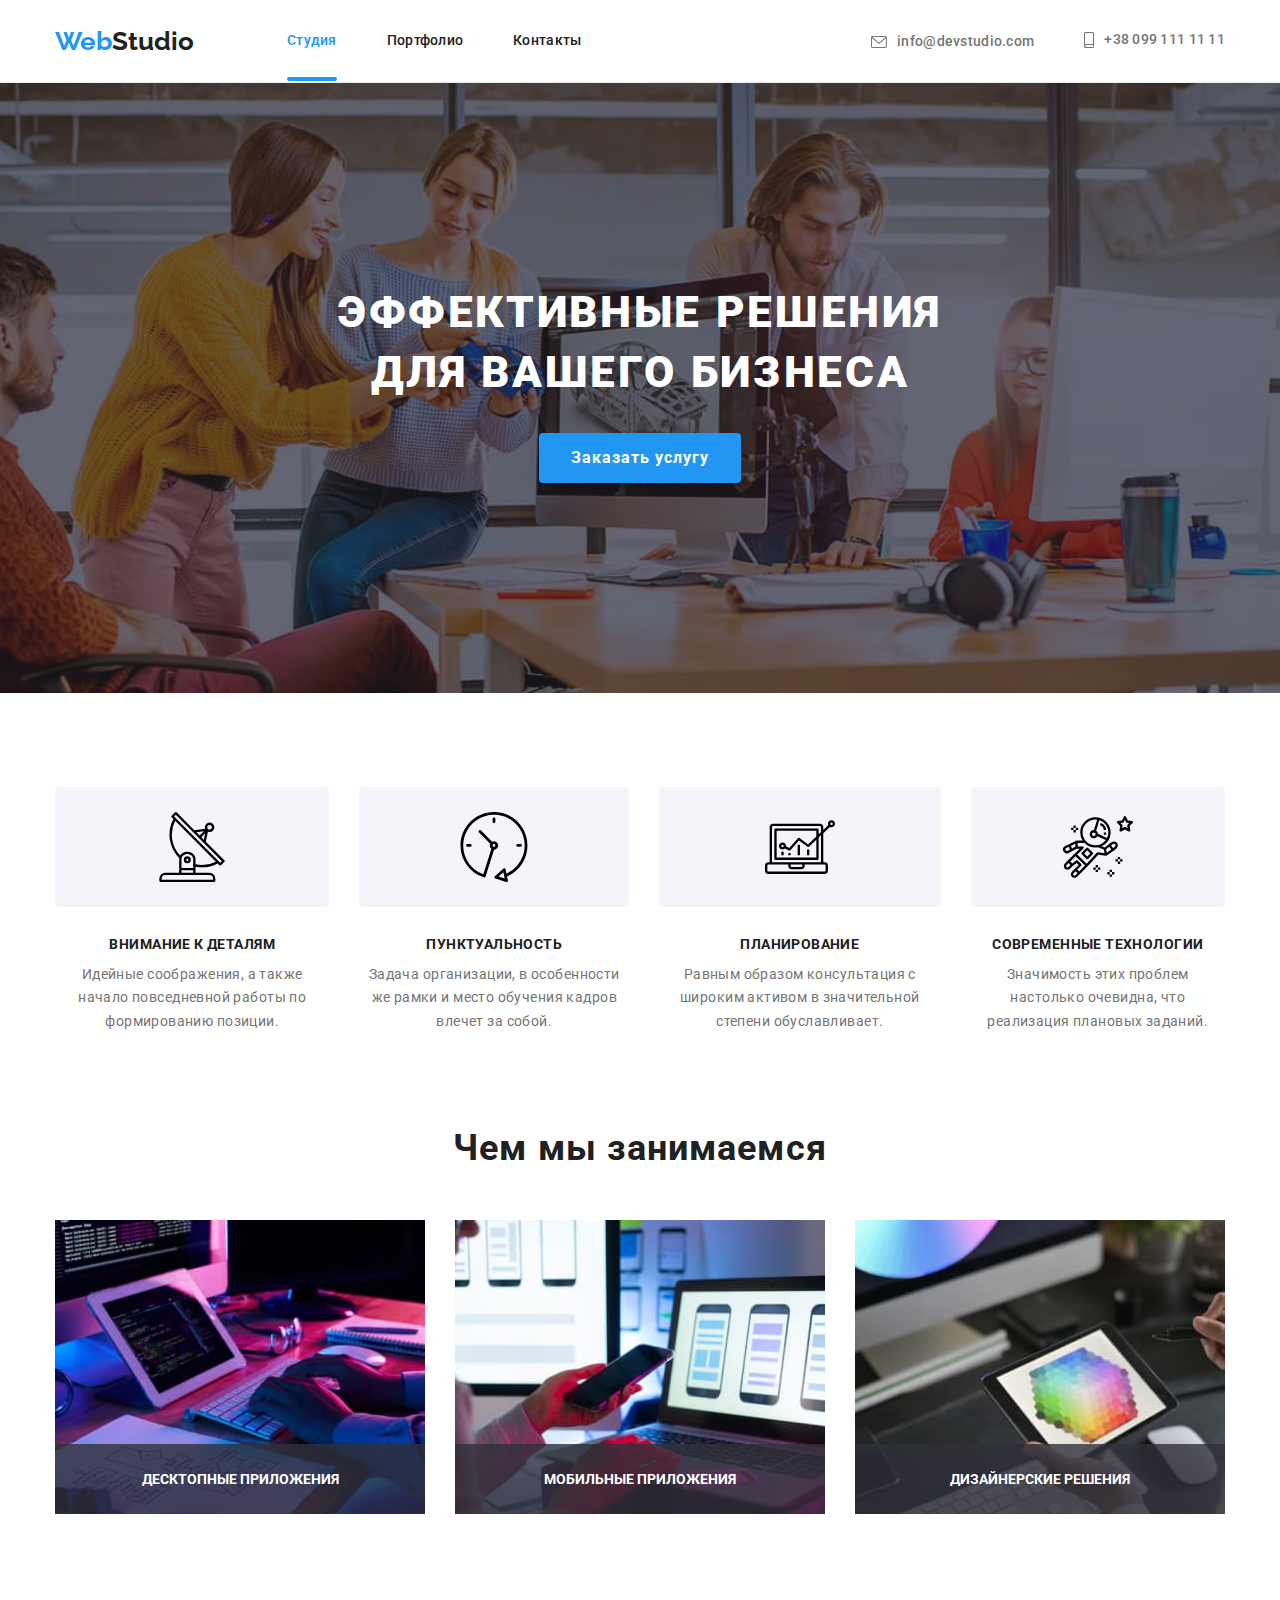
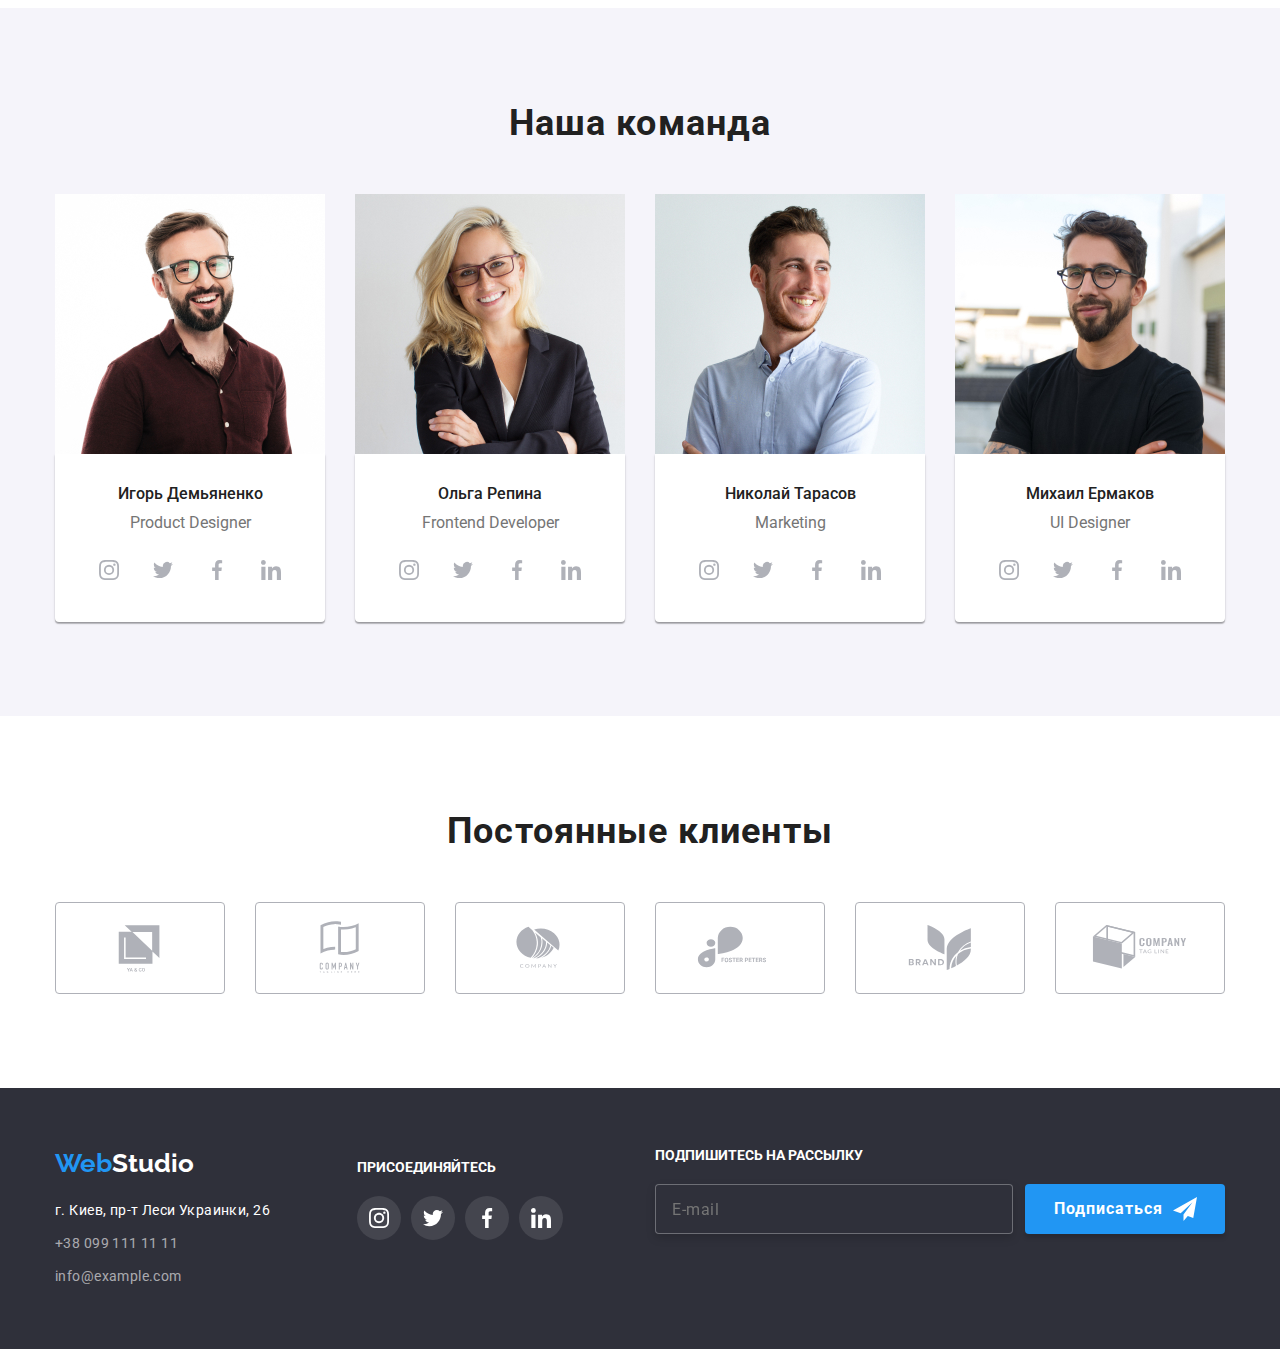
==== commit 3815eb15: "последняя попытка" ====
--- a/index.html
+++ b/index.html
@@ -71,28 +71,32 @@
             <a href="#contacts" class="mobile-menu-nav-link">Контакты</a>
           </li>
         </ul>
-        <ul class="mobile-menu-contacts list">
-          <li class="mobile-menu-item nav">
-            <a href="tel:+380961111111" class="mobile-menu-font">+38 096 111 11 11</a>
-          </li>
-          <li class="mobile-menu-item nav">
-            <a href="mailto:mailinfo@devstudio.com" class="mobile-menu-font">info@devstudio.com</a>
-          </li>
-        </ul>
-        <ul class="mobile-menu-list list">
-          <li class="mobile-menu-item">
-            <a class="mobile-menu-link" href="">Instagram</a>
-          </li>
-          <li class="mobile-menu-item">
-            <a class="mobile-menu-link" href="">Twitter</a>
-          </li>
-          <li class="mobile-menu-item">
-            <a class="mobile-menu-link" href="">Facebook</a>
-          </li>
-          <li class="mobile-menu-item">
-            <a class="mobile-menu-link" href="">LinkedIn</a>
-          </li>
-        </ul>
+        <div>
+          <ul class="mobile-menu-contacts list">
+            <li class="mobile-menu-item">
+              <a href="tel:+380961111111" class="mobile-menu-font">+38 096 111 11 11</a>
+            </li>
+            <li class="mobile-menu-item">
+              <a href="mailto:mailinfo@devstudio.com" class="mobile-menu-font"
+                >info@devstudio.com</a
+              >
+            </li>
+          </ul>
+          <ul class="mobile-menu-list list">
+            <li class="mobile-menu-items">
+              <a class="mobile-menu-link" href="">Instagram</a>
+            </li>
+            <li class="mobile-menu-items">
+              <a class="mobile-menu-link" href="">Twitter</a>
+            </li>
+            <li class="mobile-menu-items">
+              <a class="mobile-menu-link" href="">Facebook</a>
+            </li>
+            <li class="mobile-menu-items">
+              <a class="mobile-menu-link" href="">LinkedIn</a>
+            </li>
+          </ul>
+        </div>
       </div>
     </div>
 
--- a/css/main.min.css
+++ b/css/main.min.css
@@ -1,2 +1,2 @@
-:root{--primary-bg-color: #2f303a;--primary-text-color: #212121;--title-text-color: #757575;--accent-color: #2196f3;--btn-hover: #188ce8;--spec-color: #fff;--fh-bg-color: #2f303a;--color-footer: rgba(255, 255, 255, 0.6);--bg-color-button: #f5f4fa;--border-bottom: #ececec;--border-card: #eeeeee;--border: #afb1b8;--color-social-network-bg: rgba(255, 255, 255, 0.1);--duration: 250ms;--time-function: cubic-bezier(0.4, 0, 0.2, 1)}h1,h2,h3,h4,h5,h6,p,ul{margin-top:0;margin-bottom:0}ul{padding-left:0;list-style:none}.body .button{cursor:pointer;border:none}a{text-decoration:none}html{-webkit-box-sizing:border-box;box-sizing:border-box}*,*::before,*::after{margin:0;padding:0;-webkit-box-sizing:border-box;box-sizing:border-box}img{display:block;max-width:100%;height:auto}.body{font-family:Roboto, sans-serif;font-style:normal;font-weight:400;color:#757575}.container{margin-left:auto;margin-right:auto;padding-left:15px;padding-right:15px}@media screen and (min-width: 480px){.container{width:480px}}@media screen and (min-width: 768px){.container{width:768px}}@media screen and (min-width: 1200px){.container{width:1200px}}.section{padding-top:60px;padding-bottom:60px}@media screen and (min-width: 1200px){.section{padding-top:94px;padding-bottom:94px}}.list,.main .company-list,.task-list,.company-title,.clients-title,.gallery{list-style-type:none;margin:0;padding:0}.title-h2{font-weight:700;font-size:28px;line-height:1.16;text-align:center;letter-spacing:0.03em;color:#212121}@media screen and (max-width: 1199px){.title-h2{margin-bottom:30px}}@media screen and (min-width: 1200px){.title-h2{margin-bottom:50px}}@media screen and (min-width: 1200px){.title-h2{font-size:36px}}.section__title{color:var(--primary-text-color)}@media screen and (max-width: 1199.98px){.section__title{font-weight:700;font-size:28px;line-height:1.43;margin-bottom:30px;text-align:center;letter-spacing:0.03em}}@media screen and (min-width: 1200px){.section__title{margin-bottom:50px;font-weight:700;font-size:36px;line-height:1.17;text-align:center;letter-spacing:0.03em}}.clients__section-title{color:var(--primary-text-color)}@media screen and (max-width: 1199.98px){.clients__section-title{font-weight:700;font-size:28px;line-height:1.43;margin-bottom:30px;text-align:center;letter-spacing:0.03em}}@media screen and (min-width: 1200px){.clients__section-title{margin-bottom:50px;font-weight:700;font-size:36px;line-height:1.17;text-align:center;letter-spacing:0.03em}}.logo{font-family:'Raleway', sans-serif;font-weight:700;font-size:26px;line-height:1.19;color:var(--accent-color);margin-right:93px;position:relative}@media screen and (max-width: 767.98px){.logo{margin-right:0}}.logo--position{margin-left:auto;margin-right:auto}.logo__dark--head{color:var(--primary-text-color)}.logo-color{color:#2196f3}.logo-color2{color:#fff}.logo--pad{padding-top:16px;padding-bottom:16px}.button{font-weight:700;font-size:16px;font-family:inherit;line-height:1.87;letter-spacing:0.06em;color:#fff;background-color:#2196f3;-webkit-box-shadow:0px 4px 4px rgba(0,0,0,0.15);box-shadow:0px 4px 4px rgba(0,0,0,0.15);border-radius:4px;-webkit-transition:background-color 250ms cubic-bezier(0.4, 0, 0.2, 1);transition:background-color 250ms cubic-bezier(0.4, 0, 0.2, 1)}.button:hover,.button:focus{background-color:#188ce8}.button-hero{display:block;margin:0 auto;padding:10px 32px}.footer_button{position:relative}.button-footer{display:-webkit-box;display:-ms-flexbox;display:flex;padding:10px 62px 10px 29px;margin-left:12px}@media screen and (max-width: 1199.98px){.button-footer{margin-left:0}}.button-footer-icon{position:absolute;fill:white;top:13px;right:28px}.button-modal{display:block;margin:0 auto;padding:10px 55px}.header__container{display:-webkit-box;display:-ms-flexbox;display:flex;-webkit-box-align:center;-ms-flex-align:center;align-items:center}@media screen and (max-width: 767.98px){.header__container{display:-webkit-box;display:-ms-flexbox;display:flex;-webkit-box-align:center;-ms-flex-align:center;align-items:center;-webkit-box-pack:justify;-ms-flex-pack:justify;justify-content:space-between}}@media screen and (min-width: 768px) and (max-width: 1199.98px){.contacts__item{margin-bottom:10px}.contacts__item:last-child{margin-bottom:0}}.navigation__list{display:-webkit-box;display:-ms-flexbox;display:flex}@media screen and (max-width: 767.98px){.navigation__list{visibility:hidden;opacity:0;display:none}}.navigation__item:not(:last-child){margin-right:50px}.navigation__link{display:block;padding-top:32px;padding-bottom:32px;font-weight:500;font-size:14px;line-height:1.14;letter-spacing:0.02em;color:var(--primary-text-color);-webkit-transition:color 250ms cubic-bezier(0.4, 0, 0.2, 1);transition:color 250ms cubic-bezier(0.4, 0, 0.2, 1)}.navigation__link:hover,.navigation__link:focus{color:var(--accent-color)}.header{border-bottom:1px solid var(--border-bottom)}.navigation__link--current{color:var(--accent-color)}@media screen and (max-width: 767.98px){.contacts__list{visibility:hidden;opacity:0;display:none}}@media screen and (min-width: 768px) and (max-width: 1199.98px){.contacts__list{display:-webkit-box;display:-ms-flexbox;display:flex;-webkit-box-orient:vertical;-webkit-box-direction:normal;-ms-flex-direction:column;flex-direction:column;margin-left:auto}}@media screen and (min-width: 1200px){.contacts__list{display:-webkit-box;display:-ms-flexbox;display:flex;margin-left:auto;-webkit-box-align:baseline;-ms-flex-align:baseline;align-items:baseline}}@media screen and (min-width: 1200px){.contacts__list .contacts__item+.contacts__item{margin-left:50px}}.header__email{display:-webkit-box;display:-ms-flexbox;display:flex;padding-top:32px;padding-bottom:32px;font-weight:500;font-size:14px;line-height:1.14;letter-spacing:0.02em;color:var(--title-text-color);-webkit-box-align:center;-ms-flex-align:center;align-items:center;-webkit-transition:color 250ms cubic-bezier(0.4, 0, 0.2, 1);transition:color 250ms cubic-bezier(0.4, 0, 0.2, 1)}@media screen and (min-width: 768px) and (max-width: 1199.98px){.header__email{padding-top:0;padding-bottom:0}}.header__email:hover,.header__email:focus{color:var(--accent-color)}.header__email:hover .icon-mail,.header__email:focus .icon-mail{fill:var(--accent-color)}.header__phone{display:-webkit-box;display:-ms-flexbox;display:flex;padding-top:32px;padding-bottom:32px;font-weight:500;font-size:14px;line-height:1.14;letter-spacing:0.02em;color:var(--title-text-color);-webkit-box-align:center;-ms-flex-align:center;align-items:center;-webkit-transition:color 250ms cubic-bezier(0.4, 0, 0.2, 1);transition:color 250ms cubic-bezier(0.4, 0, 0.2, 1)}@media screen and (min-width: 768px) and (max-width: 1199.98px){.header__phone{padding-top:0;padding-bottom:0}}.header__phone:hover,.header__phone:focus{color:var(--accent-color)}.header__phone:hover .icon-phone,.header__phone:focus .icon-phone{fill:var(--accent-color)}.icon-mail{width:16px;height:12px;margin-right:10px;fill:var(--title-text-color);-webkit-transition:fill 250ms cubic-bezier(0.4, 0, 0.2, 1);transition:fill 250ms cubic-bezier(0.4, 0, 0.2, 1)}.icon-phone{width:10px;height:16px;margin-right:10px;fill:var(--title-text-color);-webkit-transition:fill 250ms cubic-bezier(0.4, 0, 0.2, 1);transition:fill 250ms cubic-bezier(0.4, 0, 0.2, 1)}.link{position:relative}.navigation__link--current::after{position:absolute;width:100%;height:4px;left:0px;bottom:0;content:' ';background:var(--accent-color);border-radius:2px;opacity:1}.btn-menu{display:-webkit-inline-box;display:-ms-inline-flexbox;display:inline-flex;margin-left:auto;right:0;top:0px;border:none;background-color:transparent;cursor:pointer;width:40px;height:40px;padding:0;z-index:10}@media screen and (min-width: 768px){.btn-menu{display:none}}.btn-menu .icon-open{opacity:1}.btn-menu.is-open .icon-open{opacity:0}.btn-menu .icon-close{opacity:0}.btn-menu.is-open .icon-close{opacity:1}.mobile-menu{display:-webkit-box;display:-ms-flexbox;display:flex;-webkit-box-orient:vertical;-webkit-box-direction:normal;-ms-flex-direction:column;flex-direction:column;position:fixed;top:0;left:0;-webkit-transform:translateX(100%);transform:translateX(100%);background-color:#fff;width:100%;height:100%;padding:48px 40px;-webkit-transition:-webkit-transform 400ms ease-in;transition:-webkit-transform 400ms ease-in;transition:transform 400ms ease-in;transition:transform 400ms ease-in, -webkit-transform 400ms ease-in}.mobile-menu.is-open{-webkit-transform:translateX(0);transform:translateX(0)}.mobile-menu-contacts{margin-top:auto}.mobile-menu-list{margin-top:64px;display:-webkit-box;display:-ms-flexbox;display:flex;-webkit-box-align:center;-ms-flex-align:center;align-items:center}.mobile-menu-link{font-weight:500;font-size:18px;line-height:1.22;letter-spacing:0.02em;color:#2196f3}.mobile-menu-item:not(:last-child){margin-right:10px;border-right:1px solid rgba(33,33,33,0.2);-webkit-box-flex:1;-ms-flex-positive:1;flex-grow:1}.mobile-menu-nav{font-weight:500;font-size:40px;line-height:1.17;letter-spacing:0.02em;color:#212121}.mobile-menu-nav-item{margin-bottom:32px}.mobile-menu-nav-item:last-child{margin-bottom:0}.nav:not(:last-child){margin-bottom:30px}.mobile-menu-font{font-weight:500;font-size:24px;line-height:1.17;letter-spacing:0.02em;color:#757575}.mobile-menu-item:first-child .mobile-menu-font{font-size:24px;color:#2196f3}@media screen and (min-width: 480px){.mobile-menu-item:first-child .mobile-menu-font{font-size:34px}}.mobile-menu-nav-link.current{color:#188ce8}.mobile-menu-nav-link{font-weight:500;font-size:40px;line-height:47px;letter-spacing:0.02em;color:#212121}.mobile-menu-nav-link:hover,.mobile-menu-nav-link:focus{color:#2196f3}.mobile-menu-icon:hover,.mobile-menu-icon:focus{fill:#2196f3}.hero{background-color:#2f303a;padding-top:118px;padding-bottom:118px}@media screen and (min-width: 1200px){.hero{padding-top:200px;padding-bottom:210px}}.hero__title{font-weight:900;font-size:26px;line-height:1.61;text-align:center;letter-spacing:0.06em;text-transform:uppercase;color:#fff;margin-top:0;margin-bottom:30px}@media screen and (min-width: 1200px){.hero__title{font-size:44px;line-height:1.36}}.feature{list-style-type:none;-webkit-box-pack:center;-ms-flex-pack:center;justify-content:center;gap:30px}@media screen and (min-width: 1200px){.feature{padding-top:94px;padding-bottom:94px}}@media screen and (min-width: 768px){.feature{display:-webkit-box;display:-ms-flexbox;display:flex;-ms-flex-wrap:wrap;flex-wrap:wrap}}@media screen and (max-width: 767px){.feature__item{max-width:450px}}@media screen and (min-width: 768px) and (max-width: 1199px){.feature__item{max-width:354px}}@media screen and (min-width: 1200px){.feature__item{width:270px}}.feature__background{display:-webkit-box;display:-ms-flexbox;display:flex;-webkit-box-pack:center;-ms-flex-pack:center;justify-content:center;-webkit-box-align:center;-ms-flex-align:center;align-items:center;width:100%;height:120px;margin-bottom:30px;background-color:#f5f4fa;border-radius:4px}.feature__title{margin:0;font-weight:700;font-size:14px;line-height:1.14;letter-spacing:0.03em;text-transform:uppercase;color:#212121}@media screen and (max-width: 767px){.feature__title{text-align:center}}.feature__text{margin-top:10px;margin-bottom:0;font-size:14px;line-height:1.71;letter-spacing:0.03em}@media screen and (max-width: 767.98px){.feature__item:not(:last-child){margin-bottom:30px}}.overlay{background-image:-webkit-gradient(linear, left bottom, left top, from(rgba(47,48,58,0.4)), to(rgba(47,48,58,0.4))),url(../images/img_overlay.jpg);background-image:linear-gradient(to top, rgba(47,48,58,0.4), rgba(47,48,58,0.4)),url(../images/img_overlay.jpg);max-width:1600px;margin-left:auto;margin-right:auto;background-position:center;background-size:cover;background-repeat:no-repeat}@media screen and (-webkit-min-device-pixel-ratio: 2), screen and (min-resolution: 2dppx){.overlay{background-image:-webkit-gradient(linear, left bottom, left top, from(rgba(47,48,58,0.4)), to(rgba(47,48,58,0.4))),url(../images/img_overlay@2x.jpg);background-image:linear-gradient(to top, rgba(47,48,58,0.4), rgba(47,48,58,0.4)),url(../images/img_overlay@2x.jpg)}}@media screen and (max-width: 767px){.overlay{background-image:-webkit-gradient(linear, left bottom, left top, from(rgba(47,48,58,0.4)), to(rgba(47,48,58,0.4))),url(../images/img_overlay_mobile.jpg);background-image:linear-gradient(to top, rgba(47,48,58,0.4), rgba(47,48,58,0.4)),url(../images/img_overlay_mobile.jpg)}}@media screen and (max-width: 767px) and (-webkit-min-device-pixel-ratio: 2), screen and (max-width: 767px) and (min-resolution: 2dppx){.overlay{background-image:-webkit-gradient(linear, left bottom, left top, from(rgba(47,48,58,0.4)), to(rgba(47,48,58,0.4))),url(../images/img_overlay_mobile@2x.jpg);background-image:linear-gradient(to top, rgba(47,48,58,0.4), rgba(47,48,58,0.4)),url(../images/img_overlay_mobile@2x.jpg)}}@media screen and (min-width: 768px) and (max-width: 1199px){.overlay{background-image:-webkit-gradient(linear, left bottom, left top, from(rgba(47,48,58,0.4)), to(rgba(47,48,58,0.4))),url(../images/img_overlay_tablet.jpg);background-image:linear-gradient(to top, rgba(47,48,58,0.4), rgba(47,48,58,0.4)),url(../images/img_overlay_tablet.jpg)}}@media screen and (min-width: 768px) and (max-width: 1199px) and (-webkit-min-device-pixel-ratio: 2), screen and (min-width: 768px) and (max-width: 1199px) and (min-resolution: 2dppx){.overlay{background-image:-webkit-gradient(linear, left bottom, left top, from(rgba(47,48,58,0.4)), to(rgba(47,48,58,0.4))),url(../images/img_overlay_tablet@2x.jpg);background-image:linear-gradient(to top, rgba(47,48,58,0.4), rgba(47,48,58,0.4)),url(../images/img_overlay_tablet@2x.jpg)}}.backdrop{position:fixed;top:0;left:0;width:100%;height:100%;z-index:10;background-color:rgba(0,0,0,0.2);overflow-y:scroll;-webkit-transition:opacity 250ms cubic-bezier(0.4, 0, 0.2, 1),visibility 250ms cubic-bezier(0.4, 0, 0.2, 1);transition:opacity 250ms cubic-bezier(0.4, 0, 0.2, 1),visibility 250ms cubic-bezier(0.4, 0, 0.2, 1)}.backdrop.is-hidden{visibility:hidden;opacity:0;pointer-events:none}.modal-backdrop.is-hidden .modal{opacity:0;-webkit-transform:translate(-50%, -50%) scale(1.5);transform:translate(-50%, -50%) scale(1.5)}.modal{position:absolute;top:50%;left:50%;-webkit-transform:translate(-50%, -50%);transform:translate(-50%, -50%);display:-webkit-box;display:-ms-flexbox;display:flex;-webkit-box-align:center;-ms-flex-align:center;align-items:center;-webkit-box-pack:center;-ms-flex-pack:center;justify-content:center;max-width:528px;padding:40px;background-color:#fff;-webkit-box-shadow:0px 1px 3px rgba(0,0,0,0.12),0px 1px 1px rgba(0,0,0,0.14),0px 2px 1px rgba(0,0,0,0.2);box-shadow:0px 1px 3px rgba(0,0,0,0.12),0px 1px 1px rgba(0,0,0,0.14),0px 2px 1px rgba(0,0,0,0.2);border-radius:4px;opacity:1;-webkit-transform:translate(-50%, -50%) scale(1);transform:translate(-50%, -50%) scale(1);-webkit-transition:opacity 250ms cubic-bezier(0.4, 0, 0.2, 1),-webkit-transform 250ms cubic-bezier(0.4, 0, 0.2, 1);transition:opacity 250ms cubic-bezier(0.4, 0, 0.2, 1),-webkit-transform 250ms cubic-bezier(0.4, 0, 0.2, 1);transition:transform 250ms cubic-bezier(0.4, 0, 0.2, 1),opacity 250ms cubic-bezier(0.4, 0, 0.2, 1);transition:transform 250ms cubic-bezier(0.4, 0, 0.2, 1),opacity 250ms cubic-bezier(0.4, 0, 0.2, 1),-webkit-transform 250ms cubic-bezier(0.4, 0, 0.2, 1)}@media screen and (min-width: 480px) and (max-width: 1199px){.modal{width:450px}}.close-button{position:absolute;top:8px;right:8px;display:-webkit-box;display:-ms-flexbox;display:flex;-webkit-box-pack:center;-ms-flex-pack:center;justify-content:center;-webkit-box-align:center;-ms-flex-align:center;align-items:center;padding:0;margin:0;width:30px;height:30px;background-color:#fff;border:1px solid rgba(0,0,0,0.1);border-radius:50%;cursor:pointer;-webkit-transition:250ms cubic-bezier(0.4, 0, 0.2, 1);transition:250ms cubic-bezier(0.4, 0, 0.2, 1)}.close-button__icon{fill:currentColor}.close-button:hover,.close-button:focus{color:#2196f3}.order-form__title{display:-webkit-box;display:-ms-flexbox;display:flex;-webkit-box-pack:center;-ms-flex-pack:center;justify-content:center;margin-bottom:12px;font-weight:700;font-size:20px;line-height:1.15;color:#212121}@media screen and (max-width: 1199px){.order-form__title{font-size:20px;line-height:1.5;text-align:center;letter-spacing:0.03em}}.order-form__field{display:block;margin-bottom:10px;text-align:left}.order-form__label,.order-form__comments__label,.order-form__comments__text{display:inline-block;margin-bottom:4px;font-size:12px;line-height:1.17;letter-spacing:0.01em}@media screen and (max-width: 1199px){.order-form__label,.order-form__comments__label,.order-form__comments__text{letter-spacing:0.03em}}.order-form__input-container{position:relative;display:block}.order-form__input{display:-webkit-box;display:-ms-flexbox;display:flex;width:100%;height:40px;padding:12px 16px;padding-left:42px;line-height:1.14;letter-spacing:0.01em;color:#757575;border:1px solid rgba(33,33,33,0.2);border-radius:4px;-webkit-transition:border-color 250ms cubic-bezier(0.4, 0, 0.2, 1);transition:border-color 250ms cubic-bezier(0.4, 0, 0.2, 1)}.order-form__icon{position:absolute;top:50%;left:13px;color:#212121;fill:currentColor;-webkit-transform:translateY(-50%);transform:translateY(-50%);-webkit-transition:color 250ms cubic-bezier(0.4, 0, 0.2, 1);transition:color 250ms cubic-bezier(0.4, 0, 0.2, 1)}.order-form__field:focus-within .order-form__input,.order-form__field:focus-within .order-form__comments__text{outline:0;border-color:#2196f3}.order-form__field:focus-within .order-form__icon{color:#2196f3}.order-form__comments{margin-bottom:20px}.order-form__comments__text{display:-webkit-box;display:-ms-flexbox;display:flex;width:100%;height:120px;padding:12px 16px;resize:none;color:#757575;border:1px solid rgba(33,33,33,0.2);border-radius:4px;-webkit-transition:border-color 250ms cubic-bezier(0.4, 0, 0.2, 1);transition:border-color 250ms cubic-bezier(0.4, 0, 0.2, 1)}.order-form__comments::-webkit-input-placeholder{color:rgba(117,117,117,0.5)}.order-form__comments:-ms-input-placeholder{color:rgba(117,117,117,0.5)}.order-form__comments::-ms-input-placeholder{color:rgba(117,117,117,0.5)}.order-form__comments::placeholder{color:rgba(117,117,117,0.5)}.checkbox{display:-webkit-box;display:-ms-flexbox;display:flex;-webkit-box-pack:center;-ms-flex-pack:center;justify-content:center;-webkit-box-align:center;-ms-flex-align:center;align-items:center;margin-bottom:30px;width:100%}.checkbox__container{position:relative;display:block;width:16px;height:15px;margin-right:8px;cursor:pointer}.checkbox__icon-checked{position:absolute;top:0;left:0;width:16px;height:15px;-webkit-transform:scale(0.2);transform:scale(0.2);opacity:0;-webkit-transition:opacity 250ms cubic-bezier(0.4, 0, 0.2, 1),-webkit-transform 250ms cubic-bezier(0.4, 0, 0.2, 1);transition:opacity 250ms cubic-bezier(0.4, 0, 0.2, 1),-webkit-transform 250ms cubic-bezier(0.4, 0, 0.2, 1);transition:transform 250ms cubic-bezier(0.4, 0, 0.2, 1),opacity 250ms cubic-bezier(0.4, 0, 0.2, 1);transition:transform 250ms cubic-bezier(0.4, 0, 0.2, 1),opacity 250ms cubic-bezier(0.4, 0, 0.2, 1),-webkit-transform 250ms cubic-bezier(0.4, 0, 0.2, 1)}.checkbox__icon-unchecked{position:absolute;top:0;left:0;display:block;width:16px;height:15px;border:2px solid #757575;border-radius:2px;-webkit-transition:border-color 250ms cubic-bezier(0.4, 0, 0.2, 1),border-color 250ms cubic-bezier(0.4, 0, 0.2, 1);transition:border-color 250ms cubic-bezier(0.4, 0, 0.2, 1),border-color 250ms cubic-bezier(0.4, 0, 0.2, 1)}.checkbox__label{cursor:pointer;font-size:14px;line-height:1.71;letter-spacing:0.03em;color:#757575}@media screen and (max-width: 1199px){.checkbox__label{display:-webkit-box;display:-ms-flexbox;display:flex;-ms-flex-line-pack:center;align-content:center;-webkit-box-orient:vertical;-webkit-box-direction:normal;-ms-flex-direction:column;flex-direction:column;-webkit-box-align:start;-ms-flex-align:start;align-items:flex-start;margin-left:5px}}.checkbox__link{color:#2196f3;-webkit-text-decoration-line:underline;text-decoration-line:underline}.checkbox__input{position:absolute;white-space:nowrap;width:1px;height:1px;overflow:hidden;border:0;padding:0;clip:rect(0 0 0 0);-webkit-clip-path:inset(50%);clip-path:inset(50%);margin:-1px}.checkbox__input:checked+.checkbox__icon-checked{-webkit-transform:scale(1);transform:scale(1);opacity:1}.checkbox__input:checked ~ .checkbox__icon-unchecked{border-color:#2196f3}.checkbox__input:focus ~ .checkbox__icon-unchecked,.checkbox__input:hover ~ .checkbox__icon-unchecked{border-color:#2196f3}.checkbox__input:focus:checked ~ .checkbox__icon-unchecked,.checkbox__input:hover:checked ~ .checkbox__icon-unchecked{border-color:#2196f3}.team{display:-webkit-box;display:-ms-flexbox;display:flex;-ms-flex-wrap:wrap;flex-wrap:wrap;-webkit-box-pack:center;-ms-flex-pack:center;justify-content:center;-webkit-box-align:center;-ms-flex-align:center;align-items:center;grid-gap:30px}@media screen and (min-width: 768px){.team{display:-webkit-box;display:-ms-flexbox;display:flex;-ms-flex-wrap:wrap;flex-wrap:wrap;-webkit-box-pack:center;-ms-flex-pack:center;justify-content:center}}@media screen and (min-width: 1200px){.team{display:-webkit-box;display:-ms-flexbox;display:flex;-ms-flex-wrap:wrap;flex-wrap:wrap}}.section--bgr{background-color:var(--bg-color-button)}.team__item{text-align:center}.team__title{margin-bottom:10px;font-weight:500;font-size:16px;line-height:1.19;color:var(--primary-text-color)}.team__text{font-weight:400;font-size:16px;line-height:1.19}.team__group{padding-top:30px;padding-bottom:30px;background-color:var(--spec-color);border-radius:0 0 4px 4px;-webkit-box-shadow:0px 1px 3px rgba(0,0,0,0.12),0px 1px 1px rgba(0,0,0,0.14),0px 2px 1px rgba(0,0,0,0.2);box-shadow:0px 1px 3px rgba(0,0,0,0.12),0px 1px 1px rgba(0,0,0,0.14),0px 2px 1px rgba(0,0,0,0.2)}.social{display:-webkit-box;display:-ms-flexbox;display:flex;margin-top:16px;-webkit-box-pack:center;-ms-flex-pack:center;justify-content:center}.social__item:not(:last-child){margin-right:10px}.social__link{display:-webkit-box;display:-ms-flexbox;display:flex;width:44px;height:44px;-webkit-box-align:center;-ms-flex-align:center;align-items:center;-webkit-box-pack:center;-ms-flex-pack:center;justify-content:center;-webkit-transition:background-color 250ms cubic-bezier(0.4, 0, 0.2, 1);transition:background-color 250ms cubic-bezier(0.4, 0, 0.2, 1);border-radius:50%}.social__link:hover,.social__link:focus{background-color:var(--accent-color)}.social__link:hover .social__icon,.social__link:focus .social__icon{fill:var(--spec-color)}.task{padding-top:0px}@media screen and (max-width: 1199px){.task{display:none}}.task__container{width:100%;height:70px;position:absolute;display:-webkit-box;display:-ms-flexbox;display:flex;-webkit-box-pack:center;-ms-flex-pack:center;justify-content:center;-webkit-box-align:center;-ms-flex-align:center;align-items:center;bottom:0px;left:0px;color:#fff;background-color:rgba(47,48,58,0.8)}.task__name{position:relative}.task__text{font-size:14px;font-weight:700}.task__list{display:-webkit-box;display:-ms-flexbox;display:flex;-webkit-box-pack:justify;-ms-flex-pack:justify;justify-content:space-between}.task__item:not(:last-child){margin-right:30px}.clients__list{display:-webkit-box;display:-ms-flexbox;display:flex;-ms-flex-wrap:wrap;flex-wrap:wrap;margin:-15px}.clients__item{height:92px;margin:15px}@media screen and (max-width: 767.98px){.clients__item{-ms-flex-preferred-size:calc((100% - 60px)/2);flex-basis:calc((100% - 60px)/2)}}@media screen and (min-width: 768px) and (max-width: 1199.98px){.clients__item{-ms-flex-preferred-size:calc((100% - 90px)/3);flex-basis:calc((100% - 90px)/3)}}@media screen and (min-width: 1200px){.clients__item{-ms-flex-preferred-size:calc((100% - 180px)/6);flex-basis:calc((100% - 180px)/6)}}.clients__link{display:-webkit-box;display:-ms-flexbox;display:flex;width:100%;height:100%;-webkit-box-pack:center;-ms-flex-pack:center;justify-content:center;-webkit-box-align:center;-ms-flex-align:center;align-items:center;border-radius:4px;border:1px solid var(--border);fill:var(--border);-webkit-transition:fill 250ms cubic-bezier(0.4, 0, 0.2, 1),border 250ms cubic-bezier(0.4, 0, 0.2, 1);transition:fill 250ms cubic-bezier(0.4, 0, 0.2, 1),border 250ms cubic-bezier(0.4, 0, 0.2, 1);-webkit-transition:border 250ms cubic-bezier(0.4, 0, 0.2, 1);transition:border 250ms cubic-bezier(0.4, 0, 0.2, 1)}.clients__link:hover,.clients__link:focus{fill:var(--accent-color);border:1px solid var(--accent-color)}.clients__icon{width:106px;height:60px;-webkit-transition:fill 250ms cubic-bezier(0.4, 0, 0.2, 1);transition:fill 250ms cubic-bezier(0.4, 0, 0.2, 1)}.project__list{display:-webkit-box;display:-ms-flexbox;display:flex;-webkit-box-pack:center;-ms-flex-pack:center;justify-content:center;margin-bottom:50px}@media screen and (max-width: 767.98px){.project__list{display:-webkit-box;display:-ms-flexbox;display:flex;margin-bottom:40px;-ms-flex-wrap:wrap;flex-wrap:wrap;-webkit-box-pack:start;-ms-flex-pack:start;justify-content:flex-start}}@media screen and (min-width: 768px) and (max-width: 1199.98px){.project__list{margin-bottom:30px}}.project__list .project__btn{font-family:Roboto, sans-serif;font-weight:500;font-size:16px;line-height:1.62;text-align:center;background-color:var(--bg-color-button);color:var(--primary-text-color);border:0;padding:6px 22px;border-radius:4px;min-width:73px;cursor:pointer;-webkit-transition:color 250ms cubic-bezier(0.4, 0, 0.2, 1),background-color 250ms cubic-bezier(0.4, 0, 0.2, 1),-webkit-box-shadow 250ms cubic-bezier(0.4, 0, 0.2, 1);transition:color 250ms cubic-bezier(0.4, 0, 0.2, 1),background-color 250ms cubic-bezier(0.4, 0, 0.2, 1),-webkit-box-shadow 250ms cubic-bezier(0.4, 0, 0.2, 1);transition:color 250ms cubic-bezier(0.4, 0, 0.2, 1),background-color 250ms cubic-bezier(0.4, 0, 0.2, 1),box-shadow 250ms cubic-bezier(0.4, 0, 0.2, 1);transition:color 250ms cubic-bezier(0.4, 0, 0.2, 1),background-color 250ms cubic-bezier(0.4, 0, 0.2, 1),box-shadow 250ms cubic-bezier(0.4, 0, 0.2, 1),-webkit-box-shadow 250ms cubic-bezier(0.4, 0, 0.2, 1)}.project__list .project__btn:hover,.project__list .project__btn:focus{color:var(--spec-color);background-color:var(--accent-color);-webkit-box-shadow:0px 3px 1px rgba(0,0,0,0.1),0px 1px 2px rgba(0,0,0,0.08),0px 2px 2px rgba(0,0,0,0.12);box-shadow:0px 3px 1px rgba(0,0,0,0.1),0px 1px 2px rgba(0,0,0,0.08),0px 2px 2px rgba(0,0,0,0.12)}@media screen and (min-width: 1200px){.project__list .project__btn-item:not(:last-child){margin-right:8px}}.project__btn-item{margin-right:8px}@media screen and (max-width: 767.98px){.project__btn-item{margin-bottom:15px}.project__btn-item:nth-last-child(-n+2){margin-bottom:0}}@media screen and (min-width: 768px){.project__btn-item:last-child{margin-right:0}}@media screen and (max-width: 767.98px){.project__list .project__btn-item:nth-child(2n+3){margin-right:0}}.project-group{display:-webkit-box;display:-ms-flexbox;display:flex;-ms-flex-wrap:wrap;flex-wrap:wrap}@media screen and (max-width: 767.98px){.project-group{display:block;-ms-flex-wrap:wrap;flex-wrap:wrap;-webkit-box-pack:center;-ms-flex-pack:center;justify-content:center}}@media screen and (min-width: 768px){.project-group{display:-webkit-box;display:-ms-flexbox;display:flex;-ms-flex-wrap:wrap;flex-wrap:wrap;margin:-15px}}@media screen and (max-width: 767.98px){.project-group__item{margin-right:0;margin-bottom:30px}.project-group__item:last-child{margin-bottom:0}}@media screen and (min-width: 768px) and (max-width: 1199.98px){.project-group__item{-ms-flex-preferred-size:calc((100% - 60px)/2);flex-basis:calc((100% - 60px)/2);margin:15px}}@media screen and (min-width: 1200px){.project-group__item{-ms-flex-preferred-size:calc((100% - 90px)/3);flex-basis:calc((100% - 90px)/3);margin:15px}}.proj-descr{padding:20px 24px;border-right:1px solid var(--border-card);border-left:1px solid var(--border-card);border-bottom:1px solid var(--border-card);border:1px solid var(--border-card)}@media screen and (min-width: 768px) and (max-width: 1199.98px){.proj-descr{width:100%}}.project-group__link{display:inline-block;-webkit-transition:-webkit-box-shadow 250ms cubic-bezier(0.4, 0, 0.2, 1);transition:-webkit-box-shadow 250ms cubic-bezier(0.4, 0, 0.2, 1);transition:box-shadow 250ms cubic-bezier(0.4, 0, 0.2, 1);transition:box-shadow 250ms cubic-bezier(0.4, 0, 0.2, 1), -webkit-box-shadow 250ms cubic-bezier(0.4, 0, 0.2, 1)}.project-group__link:hover,.project-group__link:focus{-webkit-box-shadow:0px 1px 1px rgba(0,0,0,0.12),0px 4px 4px rgba(0,0,0,0.06),1px 4px 6px rgba(0,0,0,0.16);box-shadow:0px 1px 1px rgba(0,0,0,0.12),0px 4px 4px rgba(0,0,0,0.06),1px 4px 6px rgba(0,0,0,0.16)}.list .titles{margin-bottom:4px;font-weight:700;font-size:18px;line-height:2;letter-spacing:0.06em;color:var(--primary-text-color)}.description{font-weight:400;font-size:16px;line-height:1.9;color:var(--title-text-color)}.overlay-text{width:322px;height:168px;color:var(--spec-color);top:0;right:0}.project-thumb{position:relative;overflow:hidden}.overlay-portfolio{display:-webkit-box;display:-ms-flexbox;display:flex;position:absolute;width:100%;height:100%;left:0px;top:1px;-webkit-box-align:center;-ms-flex-align:center;align-items:center;-webkit-box-pack:center;-ms-flex-pack:center;justify-content:center;background:rgba(33,150,243,0.9);-webkit-transform:translateY(100%);transform:translateY(100%);-webkit-transition:-webkit-transform 250ms cubic-bezier(0.4, 0, 0.2, 1);transition:-webkit-transform 250ms cubic-bezier(0.4, 0, 0.2, 1);transition:transform 250ms cubic-bezier(0.4, 0, 0.2, 1);transition:transform 250ms cubic-bezier(0.4, 0, 0.2, 1), -webkit-transform 250ms cubic-bezier(0.4, 0, 0.2, 1)}.project-group__item:hover .overlay-portfolio,.project-group__item:focus .overlay-portfolio{-webkit-transform:translateY(0);transform:translateY(0)}.visually-hidden{position:absolute;white-space:nowrap;width:1px;height:1px;overflow:hidden;border:0;padding:0;clip:rect(0 0 0 0);-webkit-clip-path:inset(50%);clip-path:inset(50%);margin:-1px}.project-group__link{display:-webkit-box;display:-ms-flexbox;display:flex;-webkit-box-orient:vertical;-webkit-box-direction:normal;-ms-flex-direction:column;flex-direction:column;height:100%}.footer{background-color:#2f303a;padding-top:60px;padding-bottom:60px}.footer__title{margin-top:0;margin-bottom:20px;font-style:bold;font-size:14px;line-height:1.14;color:#fff}@media screen and (max-width: 1199px){.footer__title{letter-spacing:0.03em}}@media screen and (min-width: 768px){.connect-footer{display:-webkit-box;display:-ms-flexbox;display:flex;-webkit-box-orient:horizontal;-webkit-box-direction:normal;-ms-flex-direction:row;flex-direction:row;-ms-flex-line-pack:center;align-content:center;-ms-flex-pack:distribute;justify-content:space-around;-webkit-box-align:baseline;-ms-flex-align:baseline;align-items:baseline;margin-bottom:60px}}@media screen and (min-width: 1200px){.connect-footer{margin-bottom:0}}@media screen and (max-width: 767.98px){.adress{margin-bottom:60px}}@media screen and (min-width: 1200px){.adress{margin-right:70px}}@media screen and (max-width: 1199px){.adress{display:-webkit-box;display:-ms-flexbox;display:flex;-webkit-box-orient:vertical;-webkit-box-direction:normal;-ms-flex-direction:column;flex-direction:column;-webkit-box-align:center;-ms-flex-align:center;align-items:center}}.container--footer{display:-webkit-box;display:-ms-flexbox;display:flex}@media screen and (max-width: 1199px){.container--footer{-webkit-box-orient:vertical;-webkit-box-direction:normal;-ms-flex-direction:column;flex-direction:column}}@media screen and (max-width: 767px){.container--footer{-webkit-box-align:center;-ms-flex-align:center;align-items:center}}@media screen and (max-width: 767px){.content{padding-top:0px;display:-webkit-box;display:-ms-flexbox;display:flex;-webkit-box-orient:vertical;-webkit-box-direction:normal;-ms-flex-direction:column;flex-direction:column;-webkit-box-align:center;-ms-flex-align:center;align-items:center}}@media screen and (min-width: 768px) and (max-width: 1199px){.content{-webkit-box-align:center;-ms-flex-align:center;align-items:center;display:-webkit-box;display:-ms-flexbox;display:flex;-webkit-box-orient:vertical;-webkit-box-direction:normal;-ms-flex-direction:column;flex-direction:column}}.footer-adress{list-style-type:none;margin-top:20px}@media screen and (max-width: 1199px){.footer-adress{display:-webkit-box;display:-ms-flexbox;display:flex;-webkit-box-orient:vertical;-webkit-box-direction:normal;-ms-flex-direction:column;flex-direction:column;-webkit-box-align:center;-ms-flex-align:center;align-items:center}}.footer-adress__item:not(:last-child){margin-bottom:9px}.footer-adress__link{text-decoration:none;font-style:normal;font-size:14px;line-height:1.71;letter-spacing:0.03em;color:#fff}.footer-adress__telmail{color:rgba(255,255,255,0.6)}.footer-adress__link:hover{color:#2196f3}.footer-connect{margin-top:60px;display:-webkit-box;display:-ms-flexbox;display:flex;-webkit-box-orient:vertical;-webkit-box-direction:normal;-ms-flex-direction:column;flex-direction:column}@media screen and (max-width: 1199px){.footer-connect{-webkit-box-align:center;-ms-flex-align:center;align-items:center}}@media screen and (min-width: 768px){.footer-connect{margin-top:0px}}@media screen and (min-width: 1200px){.footer-connect{margin-left:auto}}.footer-connect__form{display:-webkit-box;display:-ms-flexbox;display:flex;-webkit-box-align:center;-ms-flex-align:center;align-items:center}@media screen and (max-width: 1199px){.footer-connect__form{-webkit-box-orient:vertical;-webkit-box-direction:normal;-ms-flex-direction:column;flex-direction:column}}.footer-connect__field:focus-within .footer-connect__input{outline:0;border-color:#2196f3}.footer-connect__input{display:-webkit-box;display:-ms-flexbox;display:flex;height:50px;padding:12px 16px;margin-bottom:20px;line-height:1.14;letter-spacing:0.03em;background-color:#2f303a;color:rgba(255,255,255,0.6);border:1px solid rgba(255,255,255,0.3);-webkit-filter:drop-shadow(0px 4px 4px rgba(0,0,0,0.15));filter:drop-shadow(0px 4px 4px rgba(0,0,0,0.15));border-radius:4px;-webkit-transition:border-color 250ms cubic-bezier(0.4, 0, 0.2, 1);transition:border-color 250ms cubic-bezier(0.4, 0, 0.2, 1)}@media screen and (min-width: 480px) and (max-width: 1199px){.footer-connect__input{width:450px}}@media screen and (min-width: 1200px){.footer-connect__input{width:358px;margin-bottom:0px}}.social-network{display:-webkit-box;display:-ms-flexbox;display:flex;-webkit-box-pack:center;-ms-flex-pack:center;justify-content:center}.social-network__item:not(:last-child){margin-right:10px}.social-network__link{display:-webkit-box;display:-ms-flexbox;display:flex;width:44px;height:44px;border-radius:50%;-webkit-box-pack:center;-ms-flex-pack:center;justify-content:center;-webkit-box-align:center;-ms-flex-align:center;align-items:center;cursor:pointer;background-color:rgba(255,255,255,0.1);fill:#fff;-webkit-transition:250ms cubic-bezier(0.4, 0, 0.2, 1);transition:250ms cubic-bezier(0.4, 0, 0.2, 1)}.social-network__link:hover,.social-network__link:focus{background-color:#2196f3;fill:#fff}.social-network-team{margin-top:16px}.social-network-team__item{fill:#afb1b8}.social-network-team__link{background-color:#fff;fill:#afb1b8}.social-network-team__link:hover,.social-network-team__link:focus{-webkit-filter:drop-shadow(0px 4px 4px rgba(0,0,0,0.25));filter:drop-shadow(0px 4px 4px rgba(0,0,0,0.25))}.social__icon{width:20px;height:20px;fill:var(--border);-webkit-transition:fill 250ms cubic-bezier(0.4, 0, 0.2, 1);transition:fill 250ms cubic-bezier(0.4, 0, 0.2, 1)}.connect__icon{width:20px;height:20px;fill:var(--spec-color)}.connect__list .connect__item:not(:last-child){margin-right:10px}.social-network{display:-webkit-box;display:-ms-flexbox;display:flex;-webkit-box-pack:center;-ms-flex-pack:center;justify-content:center}.social-network__item:not(:last-child){margin-right:10px}.social-network__link{display:-webkit-box;display:-ms-flexbox;display:flex;width:44px;height:44px;border-radius:50%;-webkit-box-pack:center;-ms-flex-pack:center;justify-content:center;-webkit-box-align:center;-ms-flex-align:center;align-items:center;cursor:pointer;background-color:rgba(255,255,255,0.1);fill:#fff;-webkit-transition:250ms cubic-bezier(0.4, 0, 0.2, 1);transition:250ms cubic-bezier(0.4, 0, 0.2, 1)}.social-network__link:hover,.social-network__link:focus{background-color:#2196f3;fill:#fff}.social-network-team{margin-top:16px}.social-network-team__item{fill:#afb1b8}.social-network-team__link{background-color:#fff;fill:#afb1b8}.social-network-team__link:hover,.social-network-team__link:focus{-webkit-filter:drop-shadow(0px 4px 4px rgba(0,0,0,0.25));filter:drop-shadow(0px 4px 4px rgba(0,0,0,0.25))}
+:root{--primary-bg-color: #2f303a;--primary-text-color: #212121;--title-text-color: #757575;--accent-color: #2196f3;--btn-hover: #188ce8;--spec-color: #fff;--fh-bg-color: #2f303a;--color-footer: rgba(255, 255, 255, 0.6);--bg-color-button: #f5f4fa;--border-bottom: #ececec;--border-card: #eeeeee;--border: #afb1b8;--color-social-network-bg: rgba(255, 255, 255, 0.1);--duration: 250ms;--time-function: cubic-bezier(0.4, 0, 0.2, 1)}h1,h2,h3,h4,h5,h6,p,ul{margin-top:0;margin-bottom:0}ul{padding-left:0;list-style:none}.body .button{cursor:pointer;border:none}a{text-decoration:none}html{-webkit-box-sizing:border-box;box-sizing:border-box}*,*::before,*::after{margin:0;padding:0;-webkit-box-sizing:border-box;box-sizing:border-box}img{display:block;max-width:100%;height:auto}.body{font-family:Roboto, sans-serif;font-style:normal;font-weight:400;color:#757575}.container{margin-left:auto;margin-right:auto;padding-left:15px;padding-right:15px}@media screen and (min-width: 480px){.container{width:480px}}@media screen and (min-width: 768px){.container{width:768px}}@media screen and (min-width: 1200px){.container{width:1200px}}.section{padding-top:60px;padding-bottom:60px}@media screen and (min-width: 1200px){.section{padding-top:94px;padding-bottom:94px}}.list,.main .company-list,.task-list,.company-title,.clients-title,.gallery{list-style-type:none;margin:0;padding:0}.title-h2{font-weight:700;font-size:28px;line-height:1.16;text-align:center;letter-spacing:0.03em;color:#212121}@media screen and (max-width: 1199px){.title-h2{margin-bottom:30px}}@media screen and (min-width: 1200px){.title-h2{margin-bottom:50px}}@media screen and (min-width: 1200px){.title-h2{font-size:36px}}.section__title{color:var(--primary-text-color)}@media screen and (max-width: 1199.98px){.section__title{font-weight:700;font-size:28px;line-height:1.43;margin-bottom:30px;text-align:center;letter-spacing:0.03em}}@media screen and (min-width: 1200px){.section__title{margin-bottom:50px;font-weight:700;font-size:36px;line-height:1.17;text-align:center;letter-spacing:0.03em}}.clients__section-title{color:var(--primary-text-color)}@media screen and (max-width: 1199.98px){.clients__section-title{font-weight:700;font-size:28px;line-height:1.43;margin-bottom:30px;text-align:center;letter-spacing:0.03em}}@media screen and (min-width: 1200px){.clients__section-title{margin-bottom:50px;font-weight:700;font-size:36px;line-height:1.17;text-align:center;letter-spacing:0.03em}}.logo{font-family:'Raleway', sans-serif;font-weight:700;font-size:26px;line-height:1.19;color:var(--accent-color);margin-right:93px;position:relative}@media screen and (max-width: 767.98px){.logo{margin-right:0}}@media screen and (min-width: 768px) and (max-width: 1199.98px){.logo--position{margin-right:0}}.logo__dark--head{color:var(--primary-text-color)}.logo-color{color:#2196f3}.logo-color2{color:#fff}@media screen and (max-width: 767.98px){.logo--pad{padding-top:10px;padding-bottom:10px}}.button{font-weight:700;font-size:16px;font-family:inherit;line-height:1.87;letter-spacing:0.06em;color:#fff;background-color:#2196f3;-webkit-box-shadow:0px 4px 4px rgba(0,0,0,0.15);box-shadow:0px 4px 4px rgba(0,0,0,0.15);border-radius:4px;-webkit-transition:background-color 250ms cubic-bezier(0.4, 0, 0.2, 1);transition:background-color 250ms cubic-bezier(0.4, 0, 0.2, 1)}.button:hover,.button:focus{background-color:#188ce8}.button-hero{display:block;margin:0 auto;padding:10px 32px}.footer_button{position:relative}@media screen and (max-width: 1199.98px){.footer_button{margin-top:20px}}.button-footer{display:-webkit-box;display:-ms-flexbox;display:flex;padding:10px 62px 10px 29px;margin-left:12px}@media screen and (max-width: 1199.98px){.button-footer{margin-left:0}}.button-footer-icon{position:absolute;fill:white;top:13px;right:28px}.button-modal{display:block;margin:0 auto;padding:10px 55px}.header__container{display:-webkit-box;display:-ms-flexbox;display:flex;-webkit-box-align:center;-ms-flex-align:center;align-items:center}@media screen and (max-width: 767.98px){.header__container{display:-webkit-box;display:-ms-flexbox;display:flex;-webkit-box-align:center;-ms-flex-align:center;align-items:center;-webkit-box-pack:justify;-ms-flex-pack:justify;justify-content:space-between}}@media screen and (min-width: 768px) and (max-width: 1199.98px){.contacts__item{margin-bottom:10px}.contacts__item:last-child{margin-bottom:0}}.navigation__list{display:-webkit-box;display:-ms-flexbox;display:flex}@media screen and (max-width: 767.98px){.navigation__list{visibility:hidden;opacity:0;display:none}}.navigation__item:not(:last-child){margin-right:50px}.navigation__link{display:block;padding-top:32px;padding-bottom:32px;font-weight:500;font-size:14px;line-height:1.14;letter-spacing:0.02em;color:var(--primary-text-color);-webkit-transition:color 250ms cubic-bezier(0.4, 0, 0.2, 1);transition:color 250ms cubic-bezier(0.4, 0, 0.2, 1)}.navigation__link:hover,.navigation__link:focus{color:var(--accent-color)}.header{border-bottom:1px solid var(--border-bottom)}.navigation__link--current{color:var(--accent-color)}@media screen and (max-width: 767.98px){.contacts__list{visibility:hidden;opacity:0;display:none}}@media screen and (min-width: 768px) and (max-width: 1199.98px){.contacts__list{display:-webkit-box;display:-ms-flexbox;display:flex;-webkit-box-orient:vertical;-webkit-box-direction:normal;-ms-flex-direction:column;flex-direction:column;margin-left:auto}}@media screen and (min-width: 1200px){.contacts__list{display:-webkit-box;display:-ms-flexbox;display:flex;margin-left:auto;-webkit-box-align:baseline;-ms-flex-align:baseline;align-items:baseline}}@media screen and (min-width: 1200px){.contacts__list .contacts__item+.contacts__item{margin-left:50px}}.header__email{display:-webkit-box;display:-ms-flexbox;display:flex;padding-top:32px;padding-bottom:32px;font-weight:500;font-size:14px;line-height:1.14;letter-spacing:0.02em;color:var(--title-text-color);-webkit-box-align:center;-ms-flex-align:center;align-items:center;-webkit-transition:color 250ms cubic-bezier(0.4, 0, 0.2, 1);transition:color 250ms cubic-bezier(0.4, 0, 0.2, 1)}@media screen and (min-width: 768px) and (max-width: 1199.98px){.header__email{padding-top:0;padding-bottom:0}}.header__email:hover,.header__email:focus{color:var(--accent-color)}.header__email:hover .icon-mail,.header__email:focus .icon-mail{fill:var(--accent-color)}.header__phone{display:-webkit-box;display:-ms-flexbox;display:flex;padding-top:32px;padding-bottom:32px;font-weight:500;font-size:14px;line-height:1.14;letter-spacing:0.02em;color:var(--title-text-color);-webkit-box-align:center;-ms-flex-align:center;align-items:center;-webkit-transition:color 250ms cubic-bezier(0.4, 0, 0.2, 1);transition:color 250ms cubic-bezier(0.4, 0, 0.2, 1)}@media screen and (min-width: 768px) and (max-width: 1199.98px){.header__phone{padding-top:0;padding-bottom:0}}.header__phone:hover,.header__phone:focus{color:var(--accent-color)}.header__phone:hover .icon-phone,.header__phone:focus .icon-phone{fill:var(--accent-color)}.icon-mail{width:16px;height:12px;margin-right:10px;fill:var(--title-text-color);-webkit-transition:fill 250ms cubic-bezier(0.4, 0, 0.2, 1);transition:fill 250ms cubic-bezier(0.4, 0, 0.2, 1)}.icon-phone{width:10px;height:16px;margin-right:10px;fill:var(--title-text-color);-webkit-transition:fill 250ms cubic-bezier(0.4, 0, 0.2, 1);transition:fill 250ms cubic-bezier(0.4, 0, 0.2, 1)}.link{position:relative}.navigation__link--current::after{position:absolute;width:100%;height:4px;left:0px;bottom:0;content:' ';background:var(--accent-color);border-radius:2px;opacity:1}.btn-menu{display:-webkit-inline-box;display:-ms-inline-flexbox;display:inline-flex;margin-left:auto;right:0;top:0px;width:100%;border:none;background-color:transparent;cursor:pointer;width:40px;height:40px;padding:0;z-index:10}@media screen and (min-width: 768px){.btn-menu{display:none}}.btn-menu .icon-open{opacity:1}.btn-menu.is-open .icon-open{opacity:0}.btn-menu .icon-close{opacity:0}.btn-menu.is-open .icon-close{opacity:1}.mobile-menu{display:-webkit-box;display:-ms-flexbox;display:flex;-webkit-box-orient:vertical;-webkit-box-direction:normal;-ms-flex-direction:column;flex-direction:column;-webkit-box-pack:justify;-ms-flex-pack:justify;justify-content:space-between;position:fixed;top:0;left:0;-webkit-transform:translateX(100%);transform:translateX(100%);background-color:#fff;width:100%;height:100%;padding:48px 40px;-webkit-transition:-webkit-transform 400ms ease-in;transition:-webkit-transform 400ms ease-in;transition:transform 400ms ease-in;transition:transform 400ms ease-in, -webkit-transform 400ms ease-in}.mobile-menu.is-open{-webkit-transform:translateX(0);transform:translateX(0)}.mobile-menu-list{margin-top:64px;display:-webkit-box;display:-ms-flexbox;display:flex;-webkit-box-align:center;-ms-flex-align:center;align-items:center}.mobile-menu-link{font-weight:500;font-size:18px;line-height:1.22;letter-spacing:0.02em;color:#2196f3}.mobile-menu-items:not(:last-child){margin-right:20px;border-right:1px solid rgba(33,33,33,0.2)}.mobile-menu-nav{font-weight:500;font-size:40px;line-height:1.17;letter-spacing:0.02em;color:#212121}.mobile-menu-nav-item{margin-bottom:32px}.mobile-menu-nav-item:last-child{margin-bottom:0}.nav:not(:last-child){margin-bottom:30px}.mobile-menu-font{font-weight:500;font-size:24px;line-height:1.17;letter-spacing:0.02em;color:#757575}.mobile-menu-item:first-child .mobile-menu-font{font-size:24px;color:#2196f3}@media screen and (min-width: 480px){.mobile-menu-item:first-child .mobile-menu-font{font-size:34px}}.mobile-menu-nav-link.current{color:#188ce8}.mobile-menu-nav-link{font-weight:500;font-size:40px;line-height:47px;letter-spacing:0.02em;color:#212121}.mobile-menu-nav-link:hover,.mobile-menu-nav-link:focus{color:#2196f3}.mobile-menu-icon:hover,.mobile-menu-icon:focus{fill:#2196f3}.hero{background-color:#2f303a;padding-top:118px;padding-bottom:118px}@media screen and (min-width: 1200px){.hero{padding-top:200px;padding-bottom:210px}}.hero__title{font-weight:900;font-size:26px;line-height:1.61;text-align:center;letter-spacing:0.06em;text-transform:uppercase;color:#fff;margin-top:0;margin-bottom:30px}@media screen and (min-width: 1200px){.hero__title{font-size:44px;line-height:1.36}}@media screen and (max-width: 767.98px){.feature{display:block}}@media screen and (min-width: 768px) and (max-width: 1199.98px){.feature{display:-webkit-box;display:-ms-flexbox;display:flex;-ms-flex-wrap:wrap;flex-wrap:wrap;-webkit-box-pack:center;-ms-flex-pack:center;justify-content:center;margin:-15px}}@media screen and (min-width: 1200px){.feature{display:-webkit-box;display:-ms-flexbox;display:flex;-webkit-box-pack:center;-ms-flex-pack:center;justify-content:center;-webkit-box-align:center;-ms-flex-align:center;align-items:center}}.feature__background{display:-webkit-box;display:-ms-flexbox;display:flex;-webkit-box-pack:center;-ms-flex-pack:center;justify-content:center;-webkit-box-align:center;-ms-flex-align:center;align-items:center;width:100%;height:120px;margin-bottom:30px;background-color:#f5f4fa;border-radius:4px}.feature__title{margin:0;font-weight:700;font-size:14px;line-height:1.14;letter-spacing:0.03em;text-transform:uppercase;color:#212121}@media screen and (max-width: 767px){.feature__title{text-align:center}}.feature__text{margin-top:10px;margin-bottom:0;font-size:14px;line-height:1.71;letter-spacing:0.03em}.feature__item{text-align:center}@media screen and (max-width: 767.98px){.feature__item{margin-bottom:30px}.feature__item:last-child{margin-bottom:0}}@media screen and (min-width: 768px) and (max-width: 1199.98px){.feature__item{width:calc((100% - 2 * 30px)/2);margin:15px}}@media screen and (min-width: 1200px){.feature__item:not(:last-child){margin-right:30px}}.overlay{background-image:-webkit-gradient(linear, left bottom, left top, from(rgba(47,48,58,0.4)), to(rgba(47,48,58,0.4))),url(../images/img_overlay.jpg);background-image:linear-gradient(to top, rgba(47,48,58,0.4), rgba(47,48,58,0.4)),url(../images/img_overlay.jpg);max-width:1600px;margin-left:auto;margin-right:auto;background-position:center;background-size:cover;background-repeat:no-repeat}@media screen and (-webkit-min-device-pixel-ratio: 2), screen and (min-resolution: 2dppx){.overlay{background-image:-webkit-gradient(linear, left bottom, left top, from(rgba(47,48,58,0.4)), to(rgba(47,48,58,0.4))),url(../images/img_overlay@2x.jpg);background-image:linear-gradient(to top, rgba(47,48,58,0.4), rgba(47,48,58,0.4)),url(../images/img_overlay@2x.jpg)}}@media screen and (max-width: 767px){.overlay{background-image:-webkit-gradient(linear, left bottom, left top, from(rgba(47,48,58,0.4)), to(rgba(47,48,58,0.4))),url(../images/img_overlay_mobile.jpg);background-image:linear-gradient(to top, rgba(47,48,58,0.4), rgba(47,48,58,0.4)),url(../images/img_overlay_mobile.jpg)}}@media screen and (max-width: 767px) and (-webkit-min-device-pixel-ratio: 2), screen and (max-width: 767px) and (min-resolution: 2dppx){.overlay{background-image:-webkit-gradient(linear, left bottom, left top, from(rgba(47,48,58,0.4)), to(rgba(47,48,58,0.4))),url(../images/img_overlay_mobile@2x.jpg);background-image:linear-gradient(to top, rgba(47,48,58,0.4), rgba(47,48,58,0.4)),url(../images/img_overlay_mobile@2x.jpg)}}@media screen and (min-width: 768px) and (max-width: 1199px){.overlay{background-image:-webkit-gradient(linear, left bottom, left top, from(rgba(47,48,58,0.4)), to(rgba(47,48,58,0.4))),url(../images/img_overlay_tablet.jpg);background-image:linear-gradient(to top, rgba(47,48,58,0.4), rgba(47,48,58,0.4)),url(../images/img_overlay_tablet.jpg)}}@media screen and (min-width: 768px) and (max-width: 1199px) and (-webkit-min-device-pixel-ratio: 2), screen and (min-width: 768px) and (max-width: 1199px) and (min-resolution: 2dppx){.overlay{background-image:-webkit-gradient(linear, left bottom, left top, from(rgba(47,48,58,0.4)), to(rgba(47,48,58,0.4))),url(../images/img_overlay_tablet@2x.jpg);background-image:linear-gradient(to top, rgba(47,48,58,0.4), rgba(47,48,58,0.4)),url(../images/img_overlay_tablet@2x.jpg)}}.backdrop{position:fixed;top:0;left:0;width:100%;height:100%;z-index:10;background-color:rgba(0,0,0,0.2);overflow-y:scroll;-webkit-transition:opacity 250ms cubic-bezier(0.4, 0, 0.2, 1),visibility 250ms cubic-bezier(0.4, 0, 0.2, 1);transition:opacity 250ms cubic-bezier(0.4, 0, 0.2, 1),visibility 250ms cubic-bezier(0.4, 0, 0.2, 1)}.backdrop.is-hidden{visibility:hidden;opacity:0;pointer-events:none}.modal-backdrop.is-hidden .modal{opacity:0;-webkit-transform:translate(-50%, -50%) scale(1.5);transform:translate(-50%, -50%) scale(1.5)}.modal{position:absolute;top:50%;left:50%;-webkit-transform:translate(-50%, -50%);transform:translate(-50%, -50%);display:-webkit-box;display:-ms-flexbox;display:flex;-webkit-box-align:center;-ms-flex-align:center;align-items:center;-webkit-box-pack:center;-ms-flex-pack:center;justify-content:center;max-width:528px;padding:40px;background-color:#fff;-webkit-box-shadow:0px 1px 3px rgba(0,0,0,0.12),0px 1px 1px rgba(0,0,0,0.14),0px 2px 1px rgba(0,0,0,0.2);box-shadow:0px 1px 3px rgba(0,0,0,0.12),0px 1px 1px rgba(0,0,0,0.14),0px 2px 1px rgba(0,0,0,0.2);border-radius:4px;opacity:1;-webkit-transform:translate(-50%, -50%) scale(1);transform:translate(-50%, -50%) scale(1);-webkit-transition:opacity 250ms cubic-bezier(0.4, 0, 0.2, 1),-webkit-transform 250ms cubic-bezier(0.4, 0, 0.2, 1);transition:opacity 250ms cubic-bezier(0.4, 0, 0.2, 1),-webkit-transform 250ms cubic-bezier(0.4, 0, 0.2, 1);transition:transform 250ms cubic-bezier(0.4, 0, 0.2, 1),opacity 250ms cubic-bezier(0.4, 0, 0.2, 1);transition:transform 250ms cubic-bezier(0.4, 0, 0.2, 1),opacity 250ms cubic-bezier(0.4, 0, 0.2, 1),-webkit-transform 250ms cubic-bezier(0.4, 0, 0.2, 1)}@media screen and (min-width: 480px) and (max-width: 1199px){.modal{width:450px}}.close-button{position:absolute;top:8px;right:8px;display:-webkit-box;display:-ms-flexbox;display:flex;-webkit-box-pack:center;-ms-flex-pack:center;justify-content:center;-webkit-box-align:center;-ms-flex-align:center;align-items:center;padding:0;margin:0;width:30px;height:30px;background-color:#fff;border:1px solid rgba(0,0,0,0.1);border-radius:50%;cursor:pointer;-webkit-transition:250ms cubic-bezier(0.4, 0, 0.2, 1);transition:250ms cubic-bezier(0.4, 0, 0.2, 1)}.close-button__icon{fill:currentColor}.close-button:hover,.close-button:focus{color:#2196f3}.order-form__title{display:-webkit-box;display:-ms-flexbox;display:flex;-webkit-box-pack:center;-ms-flex-pack:center;justify-content:center;margin-bottom:12px;font-weight:700;font-size:20px;line-height:1.15;color:#212121}@media screen and (max-width: 1199px){.order-form__title{font-size:20px;line-height:1.5;text-align:center;letter-spacing:0.03em}}.order-form__field{display:block;margin-bottom:10px;text-align:left}.order-form__label,.order-form__comments__label,.order-form__comments__text{display:inline-block;margin-bottom:4px;font-size:12px;line-height:1.17;letter-spacing:0.01em}@media screen and (max-width: 1199px){.order-form__label,.order-form__comments__label,.order-form__comments__text{letter-spacing:0.03em}}.order-form__input-container{position:relative;display:block}.order-form__input{display:-webkit-box;display:-ms-flexbox;display:flex;width:100%;height:40px;padding:12px 16px;padding-left:42px;line-height:1.14;letter-spacing:0.01em;color:#757575;border:1px solid rgba(33,33,33,0.2);border-radius:4px;-webkit-transition:border-color 250ms cubic-bezier(0.4, 0, 0.2, 1);transition:border-color 250ms cubic-bezier(0.4, 0, 0.2, 1)}.order-form__icon{position:absolute;top:50%;left:13px;color:#212121;fill:currentColor;-webkit-transform:translateY(-50%);transform:translateY(-50%);-webkit-transition:color 250ms cubic-bezier(0.4, 0, 0.2, 1);transition:color 250ms cubic-bezier(0.4, 0, 0.2, 1)}.order-form__field:focus-within .order-form__input,.order-form__field:focus-within .order-form__comments__text{outline:0;border-color:#2196f3}.order-form__field:focus-within .order-form__icon{color:#2196f3}.order-form__comments{margin-bottom:20px}.order-form__comments__text{display:-webkit-box;display:-ms-flexbox;display:flex;width:100%;height:120px;padding:12px 16px;resize:none;color:#757575;border:1px solid rgba(33,33,33,0.2);border-radius:4px;-webkit-transition:border-color 250ms cubic-bezier(0.4, 0, 0.2, 1);transition:border-color 250ms cubic-bezier(0.4, 0, 0.2, 1)}.order-form__comments::-webkit-input-placeholder{color:rgba(117,117,117,0.5)}.order-form__comments:-ms-input-placeholder{color:rgba(117,117,117,0.5)}.order-form__comments::-ms-input-placeholder{color:rgba(117,117,117,0.5)}.order-form__comments::placeholder{color:rgba(117,117,117,0.5)}.checkbox{display:-webkit-box;display:-ms-flexbox;display:flex;-webkit-box-pack:center;-ms-flex-pack:center;justify-content:center;-webkit-box-align:center;-ms-flex-align:center;align-items:center;margin-bottom:30px;width:100%}.checkbox__container{position:relative;display:block;width:16px;height:15px;margin-right:8px;cursor:pointer}.checkbox__icon-checked{position:absolute;top:0;left:0;width:16px;height:15px;-webkit-transform:scale(0.2);transform:scale(0.2);opacity:0;-webkit-transition:opacity 250ms cubic-bezier(0.4, 0, 0.2, 1),-webkit-transform 250ms cubic-bezier(0.4, 0, 0.2, 1);transition:opacity 250ms cubic-bezier(0.4, 0, 0.2, 1),-webkit-transform 250ms cubic-bezier(0.4, 0, 0.2, 1);transition:transform 250ms cubic-bezier(0.4, 0, 0.2, 1),opacity 250ms cubic-bezier(0.4, 0, 0.2, 1);transition:transform 250ms cubic-bezier(0.4, 0, 0.2, 1),opacity 250ms cubic-bezier(0.4, 0, 0.2, 1),-webkit-transform 250ms cubic-bezier(0.4, 0, 0.2, 1)}.checkbox__icon-unchecked{position:absolute;top:0;left:0;display:block;width:16px;height:15px;border:2px solid #757575;border-radius:2px;-webkit-transition:border-color 250ms cubic-bezier(0.4, 0, 0.2, 1),border-color 250ms cubic-bezier(0.4, 0, 0.2, 1);transition:border-color 250ms cubic-bezier(0.4, 0, 0.2, 1),border-color 250ms cubic-bezier(0.4, 0, 0.2, 1)}.checkbox__label{cursor:pointer;font-size:14px;line-height:1.71;letter-spacing:0.03em;color:#757575}@media screen and (max-width: 1199px){.checkbox__label{display:-webkit-box;display:-ms-flexbox;display:flex;-ms-flex-line-pack:center;align-content:center;-webkit-box-orient:vertical;-webkit-box-direction:normal;-ms-flex-direction:column;flex-direction:column;-webkit-box-align:start;-ms-flex-align:start;align-items:flex-start;margin-left:5px}}.checkbox__link{color:#2196f3;-webkit-text-decoration-line:underline;text-decoration-line:underline}.checkbox__input{position:absolute;white-space:nowrap;width:1px;height:1px;overflow:hidden;border:0;padding:0;clip:rect(0 0 0 0);-webkit-clip-path:inset(50%);clip-path:inset(50%);margin:-1px}.checkbox__input:checked+.checkbox__icon-checked{-webkit-transform:scale(1);transform:scale(1);opacity:1}.checkbox__input:checked ~ .checkbox__icon-unchecked{border-color:#2196f3}.checkbox__input:focus ~ .checkbox__icon-unchecked,.checkbox__input:hover ~ .checkbox__icon-unchecked{border-color:#2196f3}.checkbox__input:focus:checked ~ .checkbox__icon-unchecked,.checkbox__input:hover:checked ~ .checkbox__icon-unchecked{border-color:#2196f3}@media screen and (max-width: 767.98px){.team{display:block}}@media screen and (min-width: 768px) and (max-width: 1199.98px){.team{display:-webkit-box;display:-ms-flexbox;display:flex;-ms-flex-wrap:wrap;flex-wrap:wrap;-webkit-box-pack:center;-ms-flex-pack:center;justify-content:center;margin:-15px}}@media screen and (min-width: 1200px){.team{display:-webkit-box;display:-ms-flexbox;display:flex;-webkit-box-pack:center;-ms-flex-pack:center;justify-content:center;-webkit-box-align:center;-ms-flex-align:center;align-items:center}}.section--bgr{background-color:var(--bg-color-button)}.team__item{text-align:center}@media screen and (max-width: 767.98px){.team__item{margin-bottom:30px}.team__item:last-child{margin-bottom:0}}@media screen and (min-width: 768px) and (max-width: 1199.98px){.team__item{width:calc((100% - 2 * 30px)/2);margin:15px}}@media screen and (min-width: 1200px){.team__item:not(:last-child){margin-right:30px}}.team__title{margin-bottom:10px;font-weight:500;font-size:16px;line-height:1.19;color:var(--primary-text-color)}.team__text{font-weight:400;font-size:16px;line-height:1.19}.team__group{padding-top:30px;padding-bottom:30px;background-color:var(--spec-color);border-radius:0 0 4px 4px;-webkit-box-shadow:0px 1px 3px rgba(0,0,0,0.12),0px 1px 1px rgba(0,0,0,0.14),0px 2px 1px rgba(0,0,0,0.2);box-shadow:0px 1px 3px rgba(0,0,0,0.12),0px 1px 1px rgba(0,0,0,0.14),0px 2px 1px rgba(0,0,0,0.2)}.social{display:-webkit-box;display:-ms-flexbox;display:flex;margin-top:16px;-webkit-box-pack:center;-ms-flex-pack:center;justify-content:center}.social__item:not(:last-child){margin-right:10px}.social__link{display:-webkit-box;display:-ms-flexbox;display:flex;width:44px;height:44px;-webkit-box-align:center;-ms-flex-align:center;align-items:center;-webkit-box-pack:center;-ms-flex-pack:center;justify-content:center;-webkit-transition:background-color 250ms cubic-bezier(0.4, 0, 0.2, 1);transition:background-color 250ms cubic-bezier(0.4, 0, 0.2, 1);border-radius:50%}.social__link:hover,.social__link:focus{background-color:var(--accent-color)}.social__link:hover .social__icon,.social__link:focus .social__icon{fill:var(--spec-color)}.task{padding-top:0px}@media screen and (max-width: 1199px){.task{display:none}}.task__container{width:100%;height:70px;position:absolute;display:-webkit-box;display:-ms-flexbox;display:flex;-webkit-box-pack:center;-ms-flex-pack:center;justify-content:center;-webkit-box-align:center;-ms-flex-align:center;align-items:center;bottom:0px;left:0px;color:#fff;background-color:rgba(47,48,58,0.8)}.task__name{position:relative}.task__text{font-size:14px;font-weight:700}.task__list{display:-webkit-box;display:-ms-flexbox;display:flex;-webkit-box-pack:center;-ms-flex-pack:center;justify-content:center;-webkit-box-align:center;-ms-flex-align:center;align-items:center}.task__item:not(:last-child){margin-right:30px}@media screen and (max-width: 767.98px){.clients__list{display:-webkit-box;display:-ms-flexbox;display:flex;-ms-flex-wrap:wrap;flex-wrap:wrap;margin:-15px}}@media screen and (min-width: 768px) and (max-width: 1199.98px){.clients__list{display:-webkit-box;display:-ms-flexbox;display:flex;-ms-flex-wrap:wrap;flex-wrap:wrap;margin:-15px}}@media screen and (min-width: 1200px){.clients__list{display:-webkit-box;display:-ms-flexbox;display:flex;-webkit-box-align:center;-ms-flex-align:center;align-items:center;-webkit-box-pack:center;-ms-flex-pack:center;justify-content:center}}.clients__item{height:92px}@media screen and (max-width: 767.98px){.clients__item{margin:15px;-ms-flex-preferred-size:calc((100% - 60px)/2);flex-basis:calc((100% - 60px)/2)}}@media screen and (min-width: 768px) and (max-width: 1199.98px){.clients__item{margin:15px;-ms-flex-preferred-size:calc((100% - 90px)/3);flex-basis:calc((100% - 90px)/3)}}@media screen and (min-width: 1200px){.clients__item{width:100%}.clients__item:not(:last-child){margin-right:30px}}.clients__link{display:-webkit-box;display:-ms-flexbox;display:flex;width:100%;height:100%;-webkit-box-pack:center;-ms-flex-pack:center;justify-content:center;-webkit-box-align:center;-ms-flex-align:center;align-items:center;border-radius:4px;border:1px solid var(--border);fill:var(--border);-webkit-transition:fill 250ms cubic-bezier(0.4, 0, 0.2, 1),border 250ms cubic-bezier(0.4, 0, 0.2, 1);transition:fill 250ms cubic-bezier(0.4, 0, 0.2, 1),border 250ms cubic-bezier(0.4, 0, 0.2, 1);-webkit-transition:border 250ms cubic-bezier(0.4, 0, 0.2, 1);transition:border 250ms cubic-bezier(0.4, 0, 0.2, 1)}.clients__link:hover,.clients__link:focus{fill:var(--accent-color);border:1px solid var(--accent-color)}.clients__icon{width:106px;height:60px;-webkit-transition:fill 250ms cubic-bezier(0.4, 0, 0.2, 1);transition:fill 250ms cubic-bezier(0.4, 0, 0.2, 1)}.project__list{display:-webkit-box;display:-ms-flexbox;display:flex;-webkit-box-pack:center;-ms-flex-pack:center;justify-content:center;margin-bottom:50px}@media screen and (max-width: 767.98px){.project__list{display:-webkit-box;display:-ms-flexbox;display:flex;margin-bottom:40px;-ms-flex-wrap:wrap;flex-wrap:wrap;-webkit-box-pack:start;-ms-flex-pack:start;justify-content:flex-start}}@media screen and (min-width: 768px) and (max-width: 1199.98px){.project__list{margin-bottom:30px}}.project__list .project__btn{font-family:Roboto, sans-serif;font-weight:500;font-size:16px;line-height:1.62;text-align:center;background-color:var(--bg-color-button);color:var(--primary-text-color);border:0;padding:6px 22px;border-radius:4px;min-width:73px;cursor:pointer;-webkit-transition:color 250ms cubic-bezier(0.4, 0, 0.2, 1),background-color 250ms cubic-bezier(0.4, 0, 0.2, 1),-webkit-box-shadow 250ms cubic-bezier(0.4, 0, 0.2, 1);transition:color 250ms cubic-bezier(0.4, 0, 0.2, 1),background-color 250ms cubic-bezier(0.4, 0, 0.2, 1),-webkit-box-shadow 250ms cubic-bezier(0.4, 0, 0.2, 1);transition:color 250ms cubic-bezier(0.4, 0, 0.2, 1),background-color 250ms cubic-bezier(0.4, 0, 0.2, 1),box-shadow 250ms cubic-bezier(0.4, 0, 0.2, 1);transition:color 250ms cubic-bezier(0.4, 0, 0.2, 1),background-color 250ms cubic-bezier(0.4, 0, 0.2, 1),box-shadow 250ms cubic-bezier(0.4, 0, 0.2, 1),-webkit-box-shadow 250ms cubic-bezier(0.4, 0, 0.2, 1)}.project__list .project__btn:hover,.project__list .project__btn:focus{color:var(--spec-color);background-color:var(--accent-color);-webkit-box-shadow:0px 3px 1px rgba(0,0,0,0.1),0px 1px 2px rgba(0,0,0,0.08),0px 2px 2px rgba(0,0,0,0.12);box-shadow:0px 3px 1px rgba(0,0,0,0.1),0px 1px 2px rgba(0,0,0,0.08),0px 2px 2px rgba(0,0,0,0.12)}@media screen and (min-width: 1200px){.project__list .project__btn-item:not(:last-child){margin-right:8px}}.project__btn-item{margin-right:8px}@media screen and (max-width: 767.98px){.project__btn-item{margin-bottom:15px}.project__btn-item:nth-last-child(-n+2){margin-bottom:0}}@media screen and (min-width: 768px){.project__btn-item:last-child{margin-right:0}}@media screen and (max-width: 767.98px){.project__list .project__btn-item:nth-child(2n+3){margin-right:0}}.project-group{margin:-15px}@media screen and (max-width: 767.98px){.project-group{display:block}}@media screen and (min-width: 768px) and (max-width: 1199.98px){.project-group{display:-webkit-box;display:-ms-flexbox;display:flex;-ms-flex-wrap:wrap;flex-wrap:wrap;margin:-15px}}@media screen and (min-width: 1200px){.project-group{display:-webkit-box;display:-ms-flexbox;display:flex;-ms-flex-wrap:wrap;flex-wrap:wrap;margin:-15px}}@media screen and (max-width: 767.98px){.project-group__item{margin-right:0;margin-bottom:30px}.project-group__item:last-child{margin-bottom:0}}@media screen and (min-width: 768px) and (max-width: 1199.98px){.project-group__item{width:calc((100% - 2 * 30px)/2);margin:15px}}@media screen and (min-width: 1200px){.project-group__item{margin:15px;-ms-flex-preferred-size:calc((100% - 90px)/3);flex-basis:calc((100% - 90px)/3)}}.proj-descr{padding:20px 24px;border-right:1px solid var(--border-card);border-left:1px solid var(--border-card);border-bottom:1px solid var(--border-card);border:1px solid var(--border-card)}@media screen and (min-width: 768px) and (max-width: 1199.98px){.proj-descr{width:100%}}.project-group__link{display:inline-block;-webkit-transition:-webkit-box-shadow 250ms cubic-bezier(0.4, 0, 0.2, 1);transition:-webkit-box-shadow 250ms cubic-bezier(0.4, 0, 0.2, 1);transition:box-shadow 250ms cubic-bezier(0.4, 0, 0.2, 1);transition:box-shadow 250ms cubic-bezier(0.4, 0, 0.2, 1), -webkit-box-shadow 250ms cubic-bezier(0.4, 0, 0.2, 1)}.project-group__link:hover,.project-group__link:focus{-webkit-box-shadow:0px 1px 1px rgba(0,0,0,0.12),0px 4px 4px rgba(0,0,0,0.06),1px 4px 6px rgba(0,0,0,0.16);box-shadow:0px 1px 1px rgba(0,0,0,0.12),0px 4px 4px rgba(0,0,0,0.06),1px 4px 6px rgba(0,0,0,0.16)}.list .titles{margin-bottom:4px;font-weight:700;font-size:18px;line-height:2;letter-spacing:0.06em;color:var(--primary-text-color)}.description{font-weight:400;font-size:16px;line-height:1.9;color:var(--title-text-color)}.overlay-text{width:322px;height:168px;color:var(--spec-color);top:0;right:0}.project-thumb{position:relative;overflow:hidden;-webkit-box-flex:1;-ms-flex-positive:1;flex-grow:1}.overlay-portfolio{display:-webkit-box;display:-ms-flexbox;display:flex;position:absolute;width:100%;height:100%;left:0px;top:1px;-webkit-box-align:center;-ms-flex-align:center;align-items:center;-webkit-box-pack:center;-ms-flex-pack:center;justify-content:center;background:rgba(33,150,243,0.9);-webkit-transform:translateY(100%);transform:translateY(100%);-webkit-transition:-webkit-transform 250ms cubic-bezier(0.4, 0, 0.2, 1);transition:-webkit-transform 250ms cubic-bezier(0.4, 0, 0.2, 1);transition:transform 250ms cubic-bezier(0.4, 0, 0.2, 1);transition:transform 250ms cubic-bezier(0.4, 0, 0.2, 1), -webkit-transform 250ms cubic-bezier(0.4, 0, 0.2, 1)}.project-group__item:hover .overlay-portfolio,.project-group__item:focus .overlay-portfolio{-webkit-transform:translateY(0);transform:translateY(0)}.visually-hidden{position:absolute;white-space:nowrap;width:1px;height:1px;overflow:hidden;border:0;padding:0;clip:rect(0 0 0 0);-webkit-clip-path:inset(50%);clip-path:inset(50%);margin:-1px}.project-group__link{display:-webkit-box;display:-ms-flexbox;display:flex;-webkit-box-orient:vertical;-webkit-box-direction:normal;-ms-flex-direction:column;flex-direction:column;height:100%}.footer{background-color:#2f303a;padding-top:60px;padding-bottom:60px}.footer__title{margin-top:0;margin-bottom:20px;font-style:bold;font-size:14px;line-height:1.14;color:#fff}@media screen and (max-width: 1199px){.footer__title{letter-spacing:0.03em}}@media screen and (min-width: 768px){.connect-footer{display:-webkit-box;display:-ms-flexbox;display:flex;-webkit-box-orient:horizontal;-webkit-box-direction:normal;-ms-flex-direction:row;flex-direction:row;-ms-flex-line-pack:center;align-content:center;-webkit-box-align:baseline;-ms-flex-align:baseline;align-items:baseline;margin-bottom:60px}}@media screen and (min-width: 1200px){.connect-footer{margin-bottom:0}}@media screen and (max-width: 767.98px){.adress{margin-bottom:60px}}@media screen and (min-width: 1200px){.adress{margin-right:70px}}@media screen and (max-width: 1199px){.adress{display:-webkit-box;display:-ms-flexbox;display:flex;-webkit-box-orient:vertical;-webkit-box-direction:normal;-ms-flex-direction:column;flex-direction:column;-webkit-box-align:center;-ms-flex-align:center;align-items:center}}.container--footer{display:-webkit-box;display:-ms-flexbox;display:flex}@media screen and (max-width: 1199px){.container--footer{-webkit-box-orient:vertical;-webkit-box-direction:normal;-ms-flex-direction:column;flex-direction:column}}@media screen and (max-width: 767px){.container--footer{-webkit-box-align:center;-ms-flex-align:center;align-items:center}}@media screen and (max-width: 767px){.content{padding-top:0px;display:-webkit-box;display:-ms-flexbox;display:flex;-webkit-box-orient:vertical;-webkit-box-direction:normal;-ms-flex-direction:column;flex-direction:column;-webkit-box-align:center;-ms-flex-align:center;align-items:center}}@media screen and (min-width: 768px) and (max-width: 1199px){.content{margin-left:auto;-webkit-box-align:center;-ms-flex-align:center;align-items:center;display:-webkit-box;display:-ms-flexbox;display:flex;-webkit-box-orient:vertical;-webkit-box-direction:normal;-ms-flex-direction:column;flex-direction:column}}.footer-adress{list-style-type:none;margin-top:20px}@media screen and (max-width: 1199px){.footer-adress{display:-webkit-box;display:-ms-flexbox;display:flex;-webkit-box-orient:vertical;-webkit-box-direction:normal;-ms-flex-direction:column;flex-direction:column;-webkit-box-align:center;-ms-flex-align:center;align-items:center}}.footer-adress__item:not(:last-child){margin-bottom:9px}.footer-adress__link{text-decoration:none;font-style:normal;font-size:14px;line-height:1.71;letter-spacing:0.03em;color:#fff}.footer-adress__telmail{color:rgba(255,255,255,0.6)}.footer-adress__link:hover{color:#2196f3}.footer-connect{margin-top:60px;display:-webkit-box;display:-ms-flexbox;display:flex;-webkit-box-orient:vertical;-webkit-box-direction:normal;-ms-flex-direction:column;flex-direction:column}@media screen and (max-width: 1199px){.footer-connect{-webkit-box-align:center;-ms-flex-align:center;align-items:center}}@media screen and (min-width: 768px){.footer-connect{margin-top:0px}}@media screen and (min-width: 1200px){.footer-connect{margin-left:auto}}.footer-connect__form{display:-webkit-box;display:-ms-flexbox;display:flex;-webkit-box-align:center;-ms-flex-align:center;align-items:center}@media screen and (max-width: 1199px){.footer-connect__form{-webkit-box-orient:vertical;-webkit-box-direction:normal;-ms-flex-direction:column;flex-direction:column}}.footer-connect__field:focus-within .footer-connect__input{outline:0;border-color:#2196f3}.footer-connect__input{display:-webkit-box;display:-ms-flexbox;display:flex;height:50px;padding:12px 16px;width:100%;line-height:1.14;letter-spacing:0.03em;background-color:#2f303a;color:rgba(255,255,255,0.6);border:1px solid rgba(255,255,255,0.3);-webkit-filter:drop-shadow(0px 4px 4px rgba(0,0,0,0.15));filter:drop-shadow(0px 4px 4px rgba(0,0,0,0.15));border-radius:4px;-webkit-transition:border-color 250ms cubic-bezier(0.4, 0, 0.2, 1);transition:border-color 250ms cubic-bezier(0.4, 0, 0.2, 1)}@media screen and (min-width: 480px) and (max-width: 1199px){.footer-connect__input{width:450px}}@media screen and (min-width: 1200px){.footer-connect__input{width:358px;margin-bottom:0px}}.social-network{display:-webkit-box;display:-ms-flexbox;display:flex;-webkit-box-pack:center;-ms-flex-pack:center;justify-content:center}.social-network__item:not(:last-child){margin-right:10px}.social-network__link{display:-webkit-box;display:-ms-flexbox;display:flex;width:44px;height:44px;border-radius:50%;-webkit-box-pack:center;-ms-flex-pack:center;justify-content:center;-webkit-box-align:center;-ms-flex-align:center;align-items:center;cursor:pointer;background-color:rgba(255,255,255,0.1);fill:#fff;-webkit-transition:250ms cubic-bezier(0.4, 0, 0.2, 1);transition:250ms cubic-bezier(0.4, 0, 0.2, 1)}.social-network__link:hover,.social-network__link:focus{background-color:#2196f3;fill:#fff}.social-network-team{margin-top:16px}.social-network-team__item{fill:#afb1b8}.social-network-team__link{background-color:#fff;fill:#afb1b8}.social-network-team__link:hover,.social-network-team__link:focus{-webkit-filter:drop-shadow(0px 4px 4px rgba(0,0,0,0.25));filter:drop-shadow(0px 4px 4px rgba(0,0,0,0.25))}.social__icon{width:20px;height:20px;fill:var(--border);-webkit-transition:fill 250ms cubic-bezier(0.4, 0, 0.2, 1);transition:fill 250ms cubic-bezier(0.4, 0, 0.2, 1)}.connect__icon{width:20px;height:20px;fill:var(--spec-color)}.connect__list .connect__item:not(:last-child){margin-right:10px}.social-network{display:-webkit-box;display:-ms-flexbox;display:flex;-webkit-box-pack:center;-ms-flex-pack:center;justify-content:center}.social-network__item:not(:last-child){margin-right:10px}.social-network__link{display:-webkit-box;display:-ms-flexbox;display:flex;width:44px;height:44px;border-radius:50%;-webkit-box-pack:center;-ms-flex-pack:center;justify-content:center;-webkit-box-align:center;-ms-flex-align:center;align-items:center;cursor:pointer;background-color:rgba(255,255,255,0.1);fill:#fff;-webkit-transition:250ms cubic-bezier(0.4, 0, 0.2, 1);transition:250ms cubic-bezier(0.4, 0, 0.2, 1)}.social-network__link:hover,.social-network__link:focus{background-color:#2196f3;fill:#fff}.social-network-team{margin-top:16px}.social-network-team__item{fill:#afb1b8}.social-network-team__link{background-color:#fff;fill:#afb1b8}.social-network-team__link:hover,.social-network-team__link:focus{-webkit-filter:drop-shadow(0px 4px 4px rgba(0,0,0,0.25));filter:drop-shadow(0px 4px 4px rgba(0,0,0,0.25))}
 /*# sourceMappingURL=main.min.css.map */